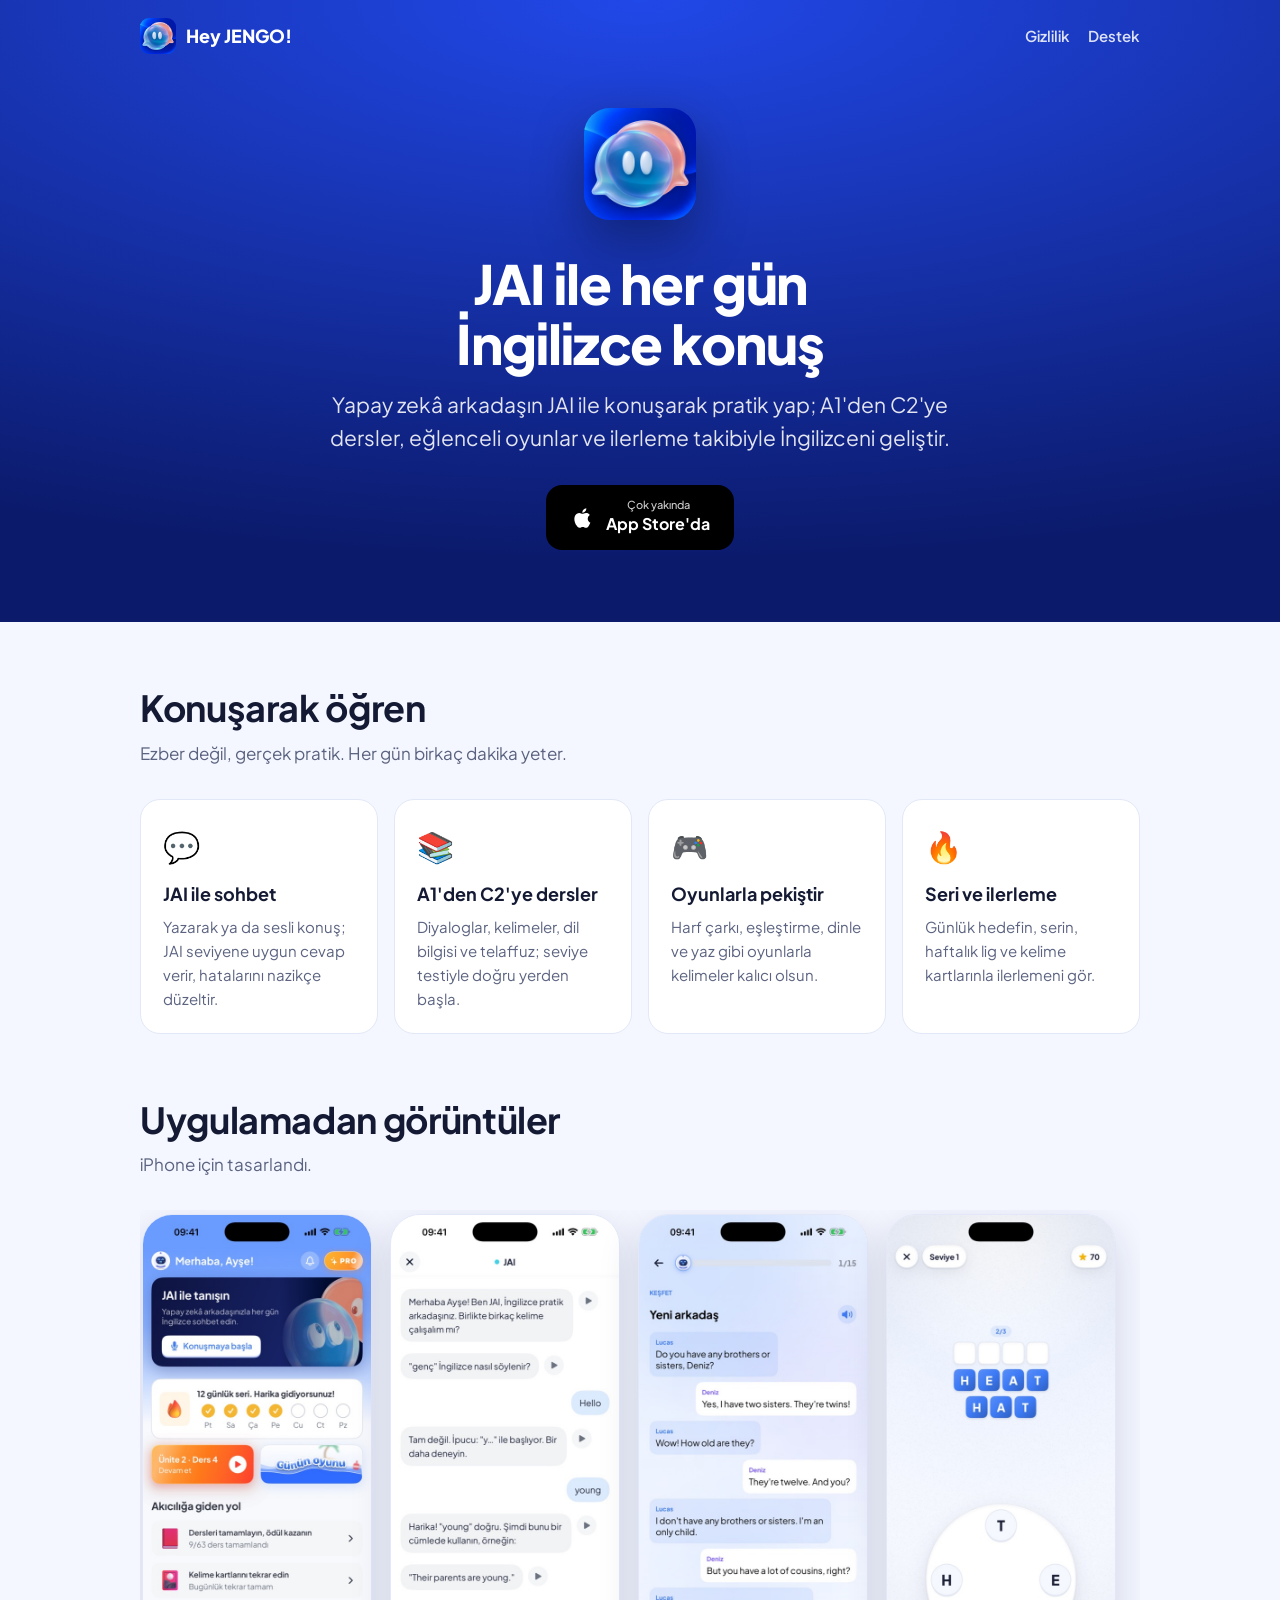
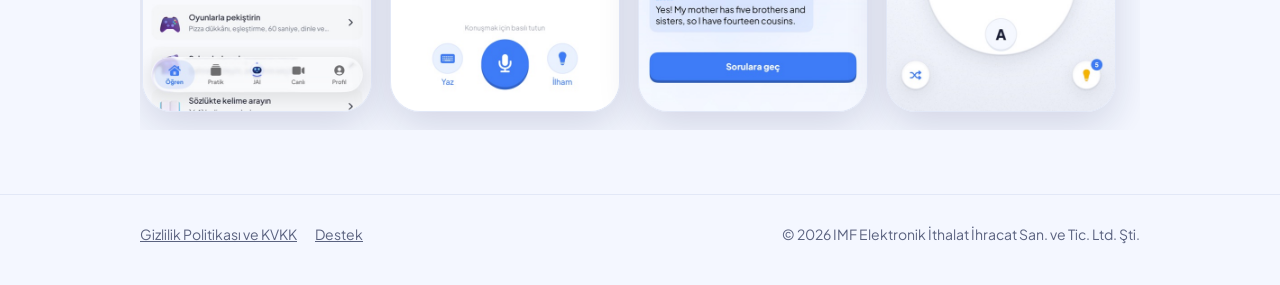
==== index.html @ 2cac0628 "Hey JENGO! site: landing, privacy policy (KVKK), support" ====
<!doctype html>
<html lang="tr">
<head>
  <meta charset="utf-8">
  <meta name="viewport" content="width=device-width, initial-scale=1">
  <title>Hey JENGO! · JAI ile İngilizce konuş</title>
  <meta name="description" content="Hey JENGO! ile yapay zekâ arkadaşın JAI'yle her gün İngilizce konuş; A1'den C2'ye dersler, oyunlar ve ilerleme takibi.">
  <link rel="icon" href="/assets/favicon.png">
  <link rel="apple-touch-icon" href="/assets/apple-touch-icon.png">
  <link rel="stylesheet" href="/assets/site.css">
</head>
<body>
  <header class="hero">
    <div class="wrap">
      <div class="top">
        <a class="brand" href="/"><img src="/assets/icon-512.png" alt="">Hey JENGO!</a>
        <nav><a href="/gizlilik/">Gizlilik</a><a href="/destek/">Destek</a></nav>
      </div>
      <div class="hero-body">
        <img class="icon" src="/assets/icon-512.png" alt="Hey JENGO! uygulama simgesi">
        <h1>JAI ile her gün<br>İngilizce konuş</h1>
        <p class="lead">Yapay zekâ arkadaşın JAI ile konuşarak pratik yap; A1'den C2'ye dersler, eğlenceli oyunlar ve ilerleme takibiyle İngilizceni geliştir.</p>
        <a class="badge" href="#" aria-label="Yakında App Store'da">
          <svg viewBox="0 0 24 24" aria-hidden="true"><path d="M16.37 12.6c-.02-2.3 1.88-3.4 1.96-3.46-1.07-1.56-2.73-1.78-3.32-1.8-1.41-.14-2.76.83-3.47.83-.72 0-1.82-.81-3-.79-1.54.02-2.96.9-3.75 2.27-1.6 2.78-.41 6.89 1.15 9.14.76 1.1 1.67 2.34 2.86 2.3 1.15-.05 1.58-.74 2.97-.74s1.78.74 2.99.72c1.24-.02 2.02-1.12 2.77-2.23.87-1.28 1.23-2.52 1.25-2.58-.03-.01-2.39-.92-2.41-3.66zM14.1 5.86c.63-.77 1.06-1.83.94-2.89-.91.04-2.02.61-2.67 1.37-.58.67-1.09 1.76-.96 2.8 1.02.08 2.06-.52 2.69-1.28z"/></svg>
          <span><small>Çok yakında</small>App Store'da</span>
        </a>
      </div>
    </div>
  </header>

  <main>
    <section>
      <div class="wrap">
        <h2>Konuşarak öğren</h2>
        <p class="sub">Ezber değil, gerçek pratik. Her gün birkaç dakika yeter.</p>
        <div class="features">
          <div class="feature"><div class="emoji">💬</div><h3>JAI ile sohbet</h3><p>Yazarak ya da sesli konuş; JAI seviyene uygun cevap verir, hatalarını nazikçe düzeltir.</p></div>
          <div class="feature"><div class="emoji">📚</div><h3>A1'den C2'ye dersler</h3><p>Diyaloglar, kelimeler, dil bilgisi ve telaffuz; seviye testiyle doğru yerden başla.</p></div>
          <div class="feature"><div class="emoji">🎮</div><h3>Oyunlarla pekiştir</h3><p>Harf çarkı, eşleştirme, dinle ve yaz gibi oyunlarla kelimeler kalıcı olsun.</p></div>
          <div class="feature"><div class="emoji">🔥</div><h3>Seri ve ilerleme</h3><p>Günlük hedefin, serin, haftalık lig ve kelime kartlarınla ilerlemeni gör.</p></div>
        </div>
      </div>
    </section>

    <section style="padding-top:0">
      <div class="wrap">
        <h2>Uygulamadan görüntüler</h2>
        <p class="sub">iPhone için tasarlandı.</p>
        <div class="shots">
          <img src="/assets/01-ana-sayfa.jpg" alt="Ana sayfa: günlük seri ve dersler" loading="lazy">
          <img src="/assets/02-jai-sohbet.jpg" alt="JAI ile İngilizce sohbet" loading="lazy">
          <img src="/assets/03-ders-diyalog.jpg" alt="Ders diyaloğu" loading="lazy">
          <img src="/assets/05-oyun-harf-carki.jpg" alt="Harf çarkı kelime oyunu" loading="lazy">
        </div>
      </div>
    </section>
  </main>

  <footer>
    <div class="wrap">
      <div><a href="/gizlilik/">Gizlilik Politikası ve KVKK</a><a href="/destek/">Destek</a></div>
      <div>© 2026 IMF Elektronik İthalat İhracat San. ve Tic. Ltd. Şti.</div>
    </div>
  </footer>
</body>
</html>
---- assets/site.css ----
@font-face {
  font-family: "Plus Jakarta Sans";
  src: url("PlusJakartaSans.ttf") format("truetype");
  font-weight: 200 800;
  font-display: swap;
}

:root {
  --accent: #3d7bf5;
  --accent-deep: #1e3fd8;
  --orange: #f39a55;
  --ink: #141a33;
  --muted: #5b6380;
  --surface: #f4f7ff;
  --card: #ffffff;
  --line: #e2e8f7;
  --hero-from: #2148e8;
  --hero-to: #0b1a6b;
}

@media (prefers-color-scheme: dark) {
  :root {
    --ink: #eef1ff;
    --muted: #a6aec9;
    --surface: #0b1022;
    --card: #141b33;
    --line: #232c4d;
  }
}

* { box-sizing: border-box; }

html { -webkit-text-size-adjust: 100%; }

body {
  margin: 0;
  font-family: "Plus Jakarta Sans", -apple-system, BlinkMacSystemFont, "Segoe UI", sans-serif;
  color: var(--ink);
  background: var(--surface);
  line-height: 1.6;
}

a { color: var(--accent); }

.wrap { max-width: 1040px; margin: 0 auto; padding: 0 20px; }

/* Üst çubuk */
.top {
  display: flex; align-items: center; justify-content: space-between;
  padding: 18px 0;
}
.brand { display: flex; align-items: center; gap: 10px; text-decoration: none; color: inherit; font-weight: 800; font-size: 18px; }
.brand img { width: 36px; height: 36px; border-radius: 9px; }
.top nav a { margin-left: 18px; text-decoration: none; font-weight: 600; font-size: 15px; color: inherit; opacity: .85; }

/* Tanıtım bandı */
.hero {
  color: #fff;
  background: radial-gradient(120% 90% at 50% 0%, var(--hero-from), var(--hero-to));
  padding-bottom: 72px;
}
.hero .top nav a { color: #fff; }
.hero-body { text-align: center; padding-top: 36px; }
.hero-body .icon { width: 112px; height: 112px; border-radius: 26px; box-shadow: 0 18px 50px rgba(0, 0, 0, .35); }
.hero h1 { font-size: clamp(32px, 6vw, 54px); line-height: 1.12; margin: 26px 0 14px; font-weight: 800; letter-spacing: -.02em; }
.hero p.lead { font-size: clamp(17px, 2.4vw, 21px); opacity: .88; max-width: 620px; margin: 0 auto; }
.badge {
  display: inline-flex; align-items: center; gap: 10px; margin-top: 30px;
  padding: 14px 24px; border-radius: 16px; background: #000; color: #fff;
  font-weight: 700; text-decoration: none; font-size: 16px;
}
.badge small { display: block; font-weight: 500; font-size: 11px; opacity: .8; line-height: 1.1; }
.badge svg { width: 26px; height: 26px; fill: #fff; }

/* Özellikler */
section { padding: 64px 0; }
h2 { font-size: clamp(26px, 4vw, 36px); line-height: 1.2; margin: 0 0 10px; letter-spacing: -.01em; }
.sub { color: var(--muted); margin: 0 0 32px; font-size: 17px; }
.features { display: grid; grid-template-columns: repeat(auto-fit, minmax(220px, 1fr)); gap: 16px; }
.feature { background: var(--card); border: 1px solid var(--line); border-radius: 20px; padding: 22px; }
.feature .emoji { font-size: 30px; }
.feature h3 { margin: 10px 0 6px; font-size: 18px; }
.feature p { margin: 0; color: var(--muted); font-size: 15px; }

.shots { display: flex; gap: 18px; overflow-x: auto; padding: 4px 2px 18px; scroll-snap-type: x mandatory; }
.shots img {
  width: 230px; flex: none; border-radius: 30px; scroll-snap-align: start;
  border: 1px solid var(--line); box-shadow: 0 14px 40px rgba(20, 30, 80, .15);
}

/* Metin sayfaları */
.doc { max-width: 760px; margin: 0 auto; padding: 8px 20px 64px; }
.doc h1 { font-size: clamp(28px, 5vw, 40px); line-height: 1.2; margin: 24px 0 6px; letter-spacing: -.01em; }
.doc .meta { color: var(--muted); margin: 0 0 28px; }
.doc h2 { font-size: 22px; margin: 36px 0 10px; }
.doc table { width: 100%; border-collapse: collapse; margin: 12px 0 18px; font-size: 15px; display: block; overflow-x: auto; }
.doc th, .doc td { text-align: left; vertical-align: top; padding: 10px 12px; border-bottom: 1px solid var(--line); }
.doc th { font-weight: 700; background: var(--card); }
.doc li { margin: 6px 0; }
.card { background: var(--card); border: 1px solid var(--line); border-radius: 20px; padding: 20px 22px; margin: 16px 0; }
.card h3 { margin: 0 0 6px; font-size: 18px; }
.card p { margin: 0; color: var(--muted); }

footer { border-top: 1px solid var(--line); padding: 28px 0 40px; color: var(--muted); font-size: 14px; }
footer .wrap { display: flex; flex-wrap: wrap; gap: 10px 24px; justify-content: space-between; }
footer a { color: inherit; margin-right: 18px; }

@media (max-width: 560px) {
  .top nav a { margin-left: 12px; font-size: 14px; }
  .shots img { width: 200px; }
}
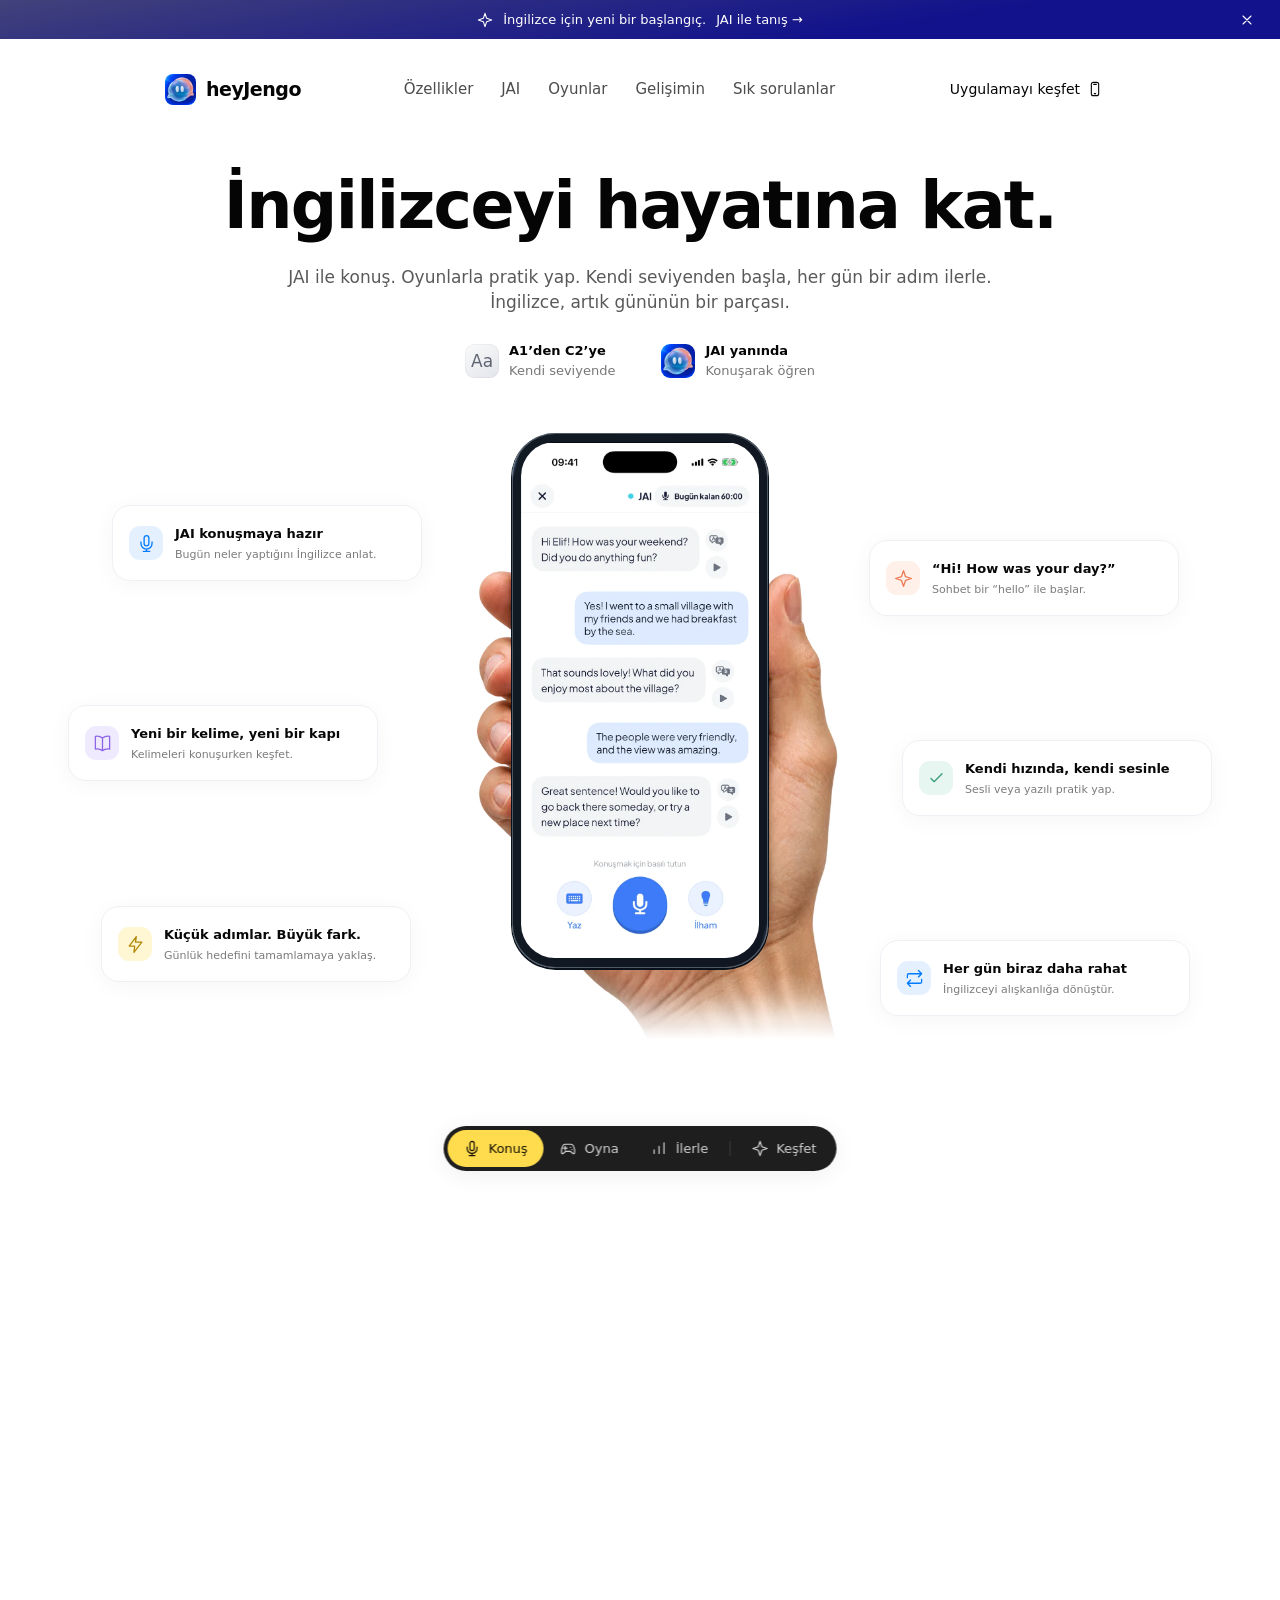
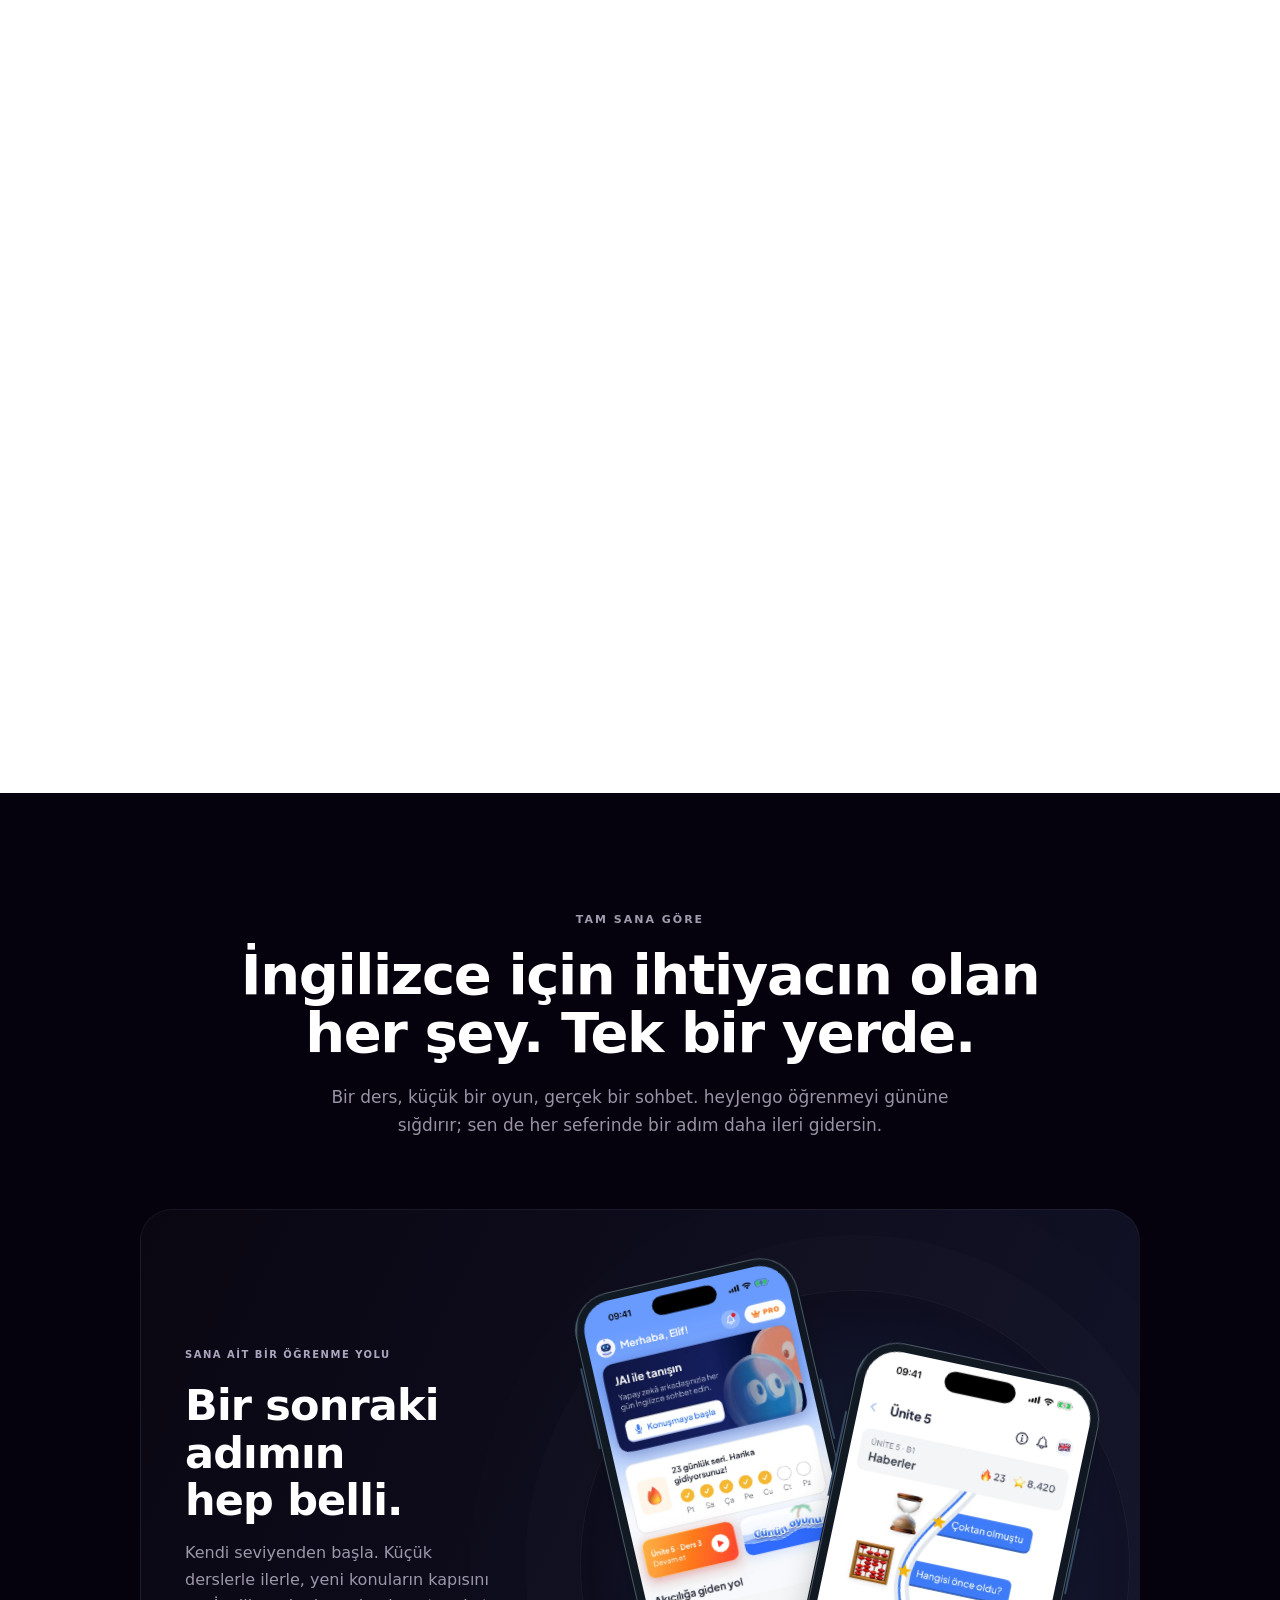
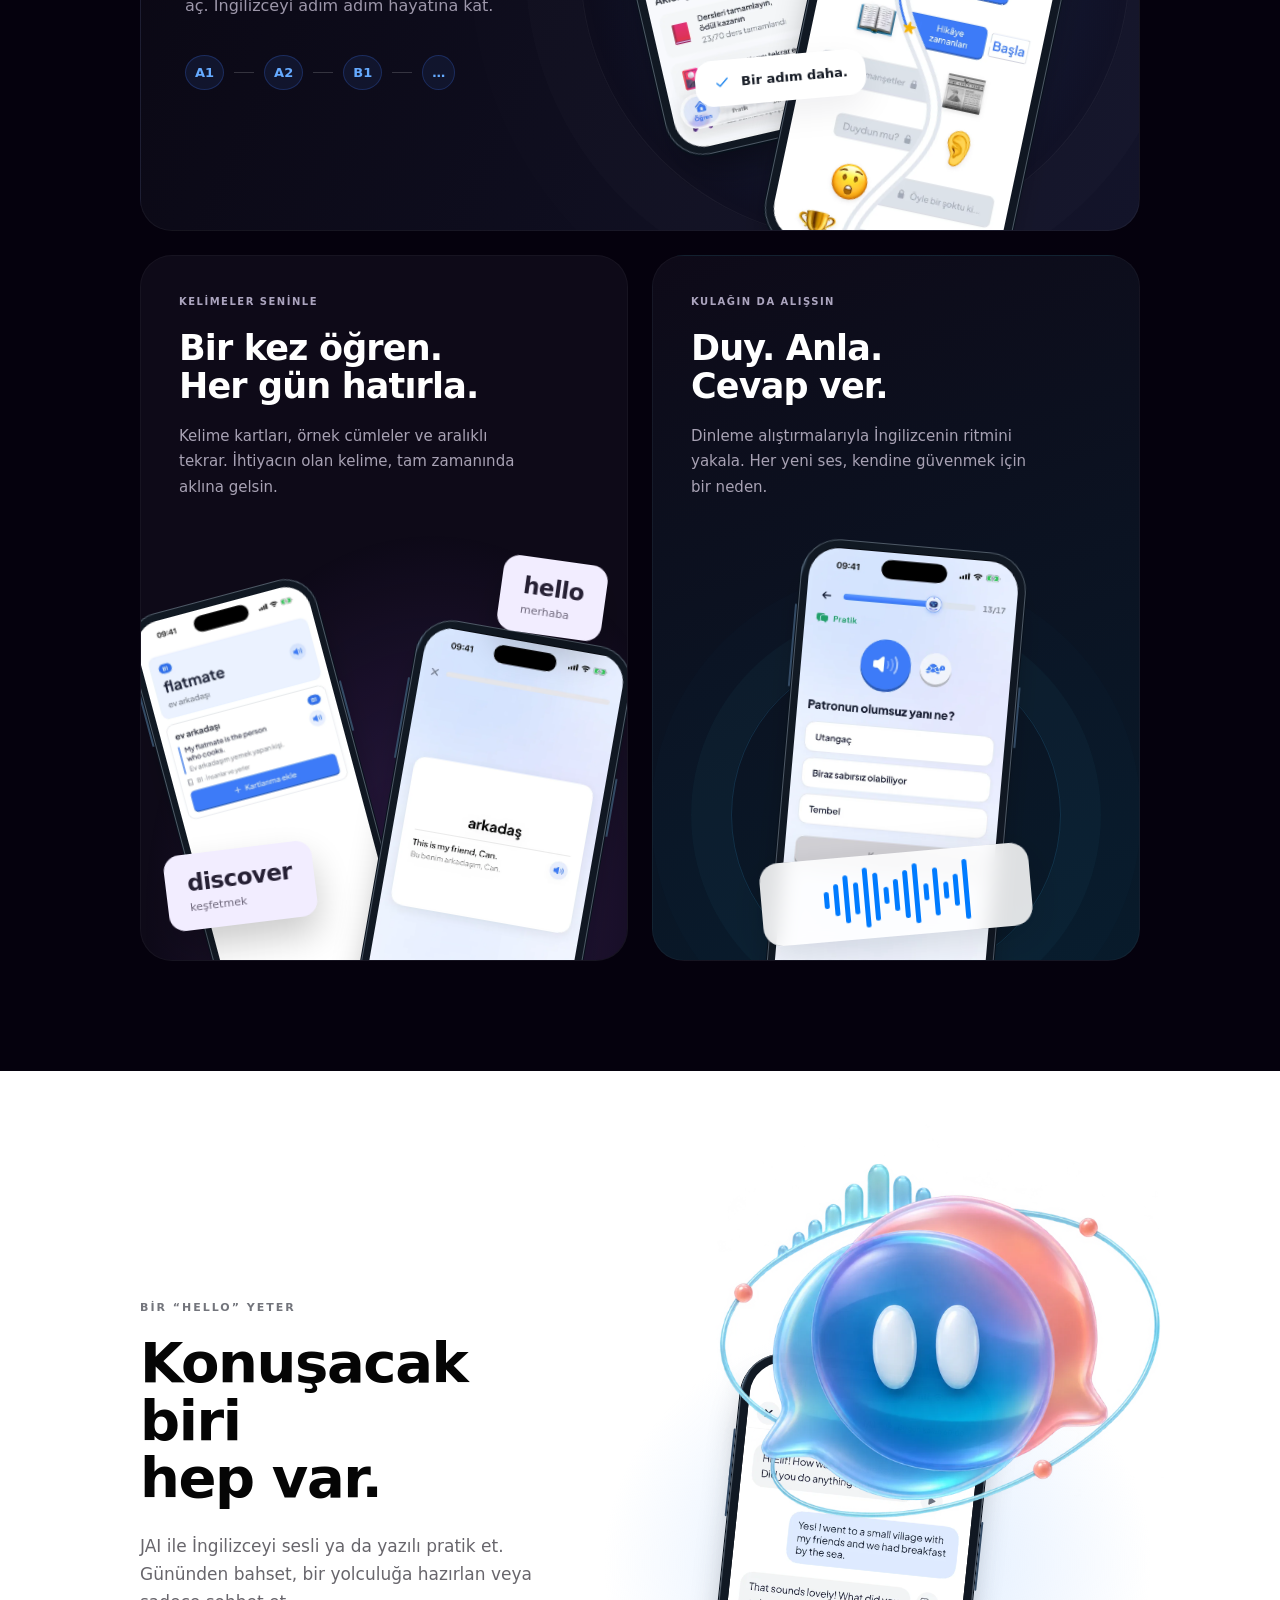
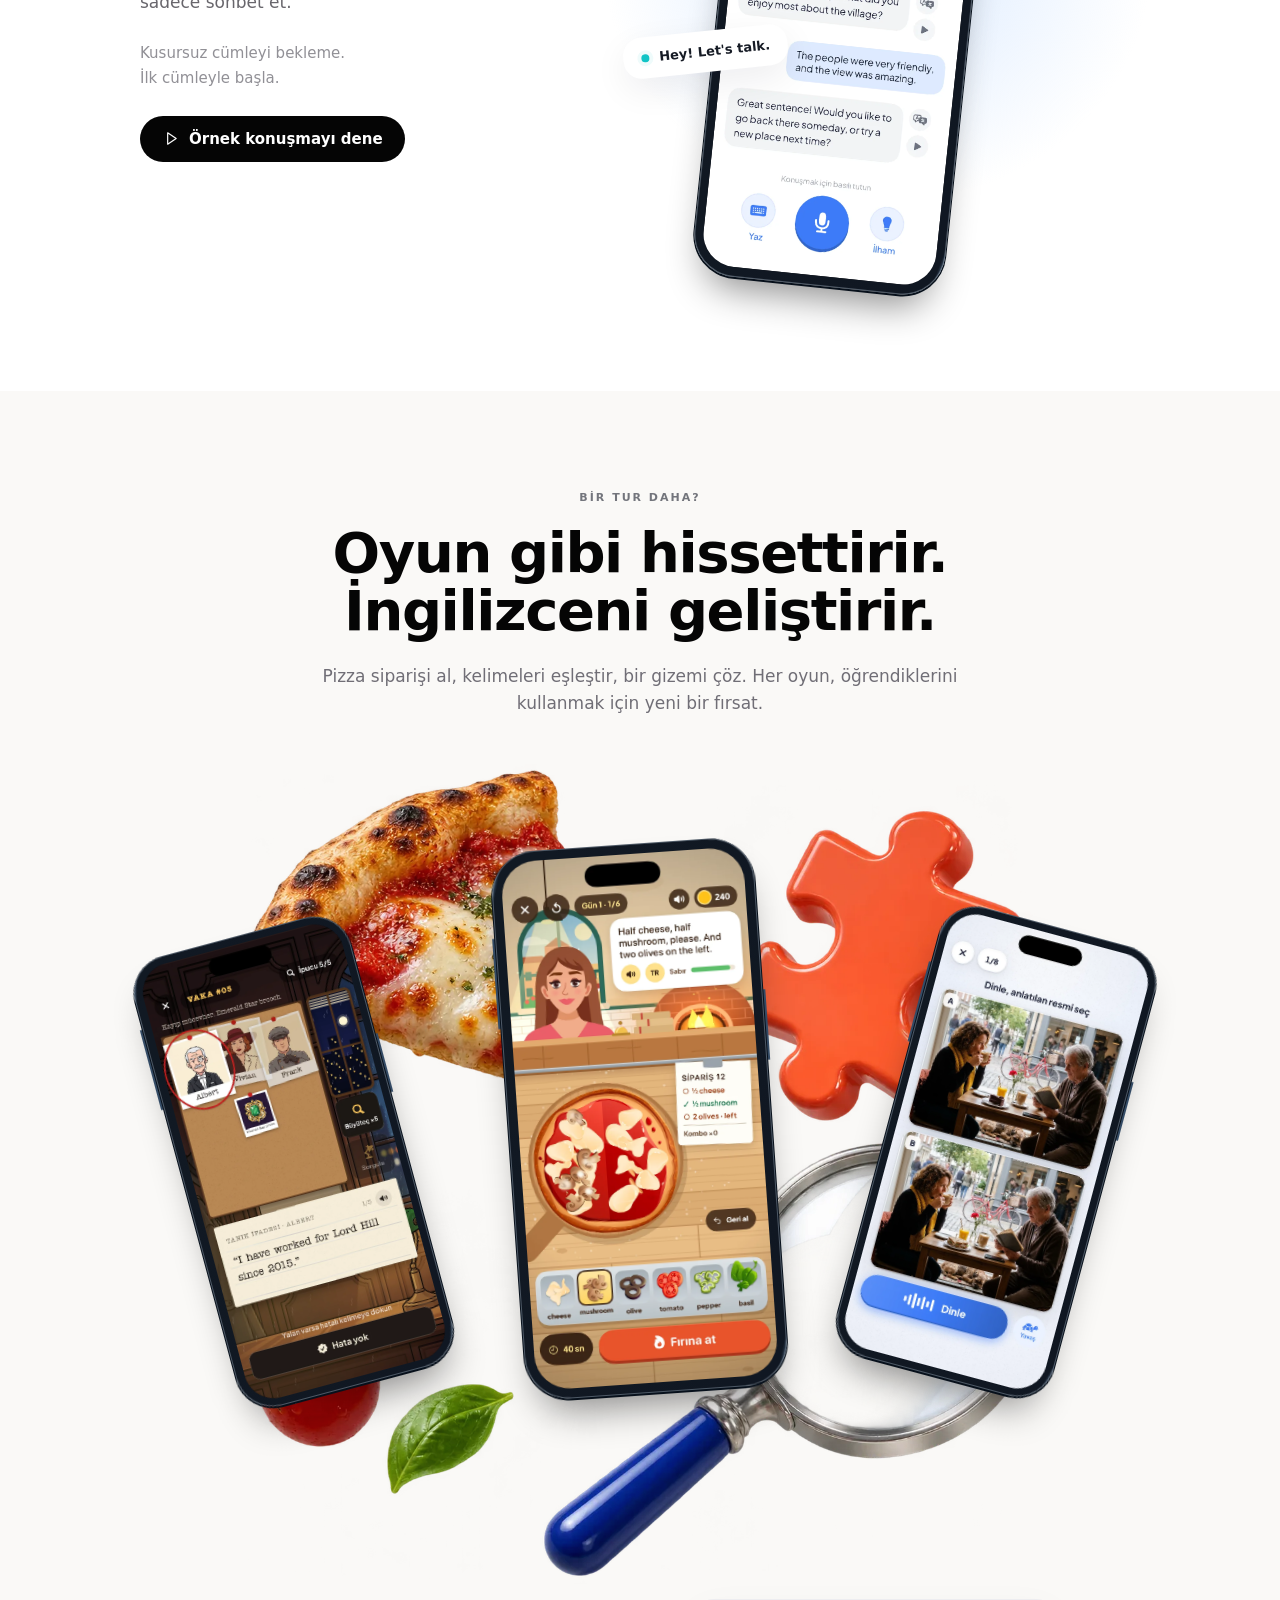
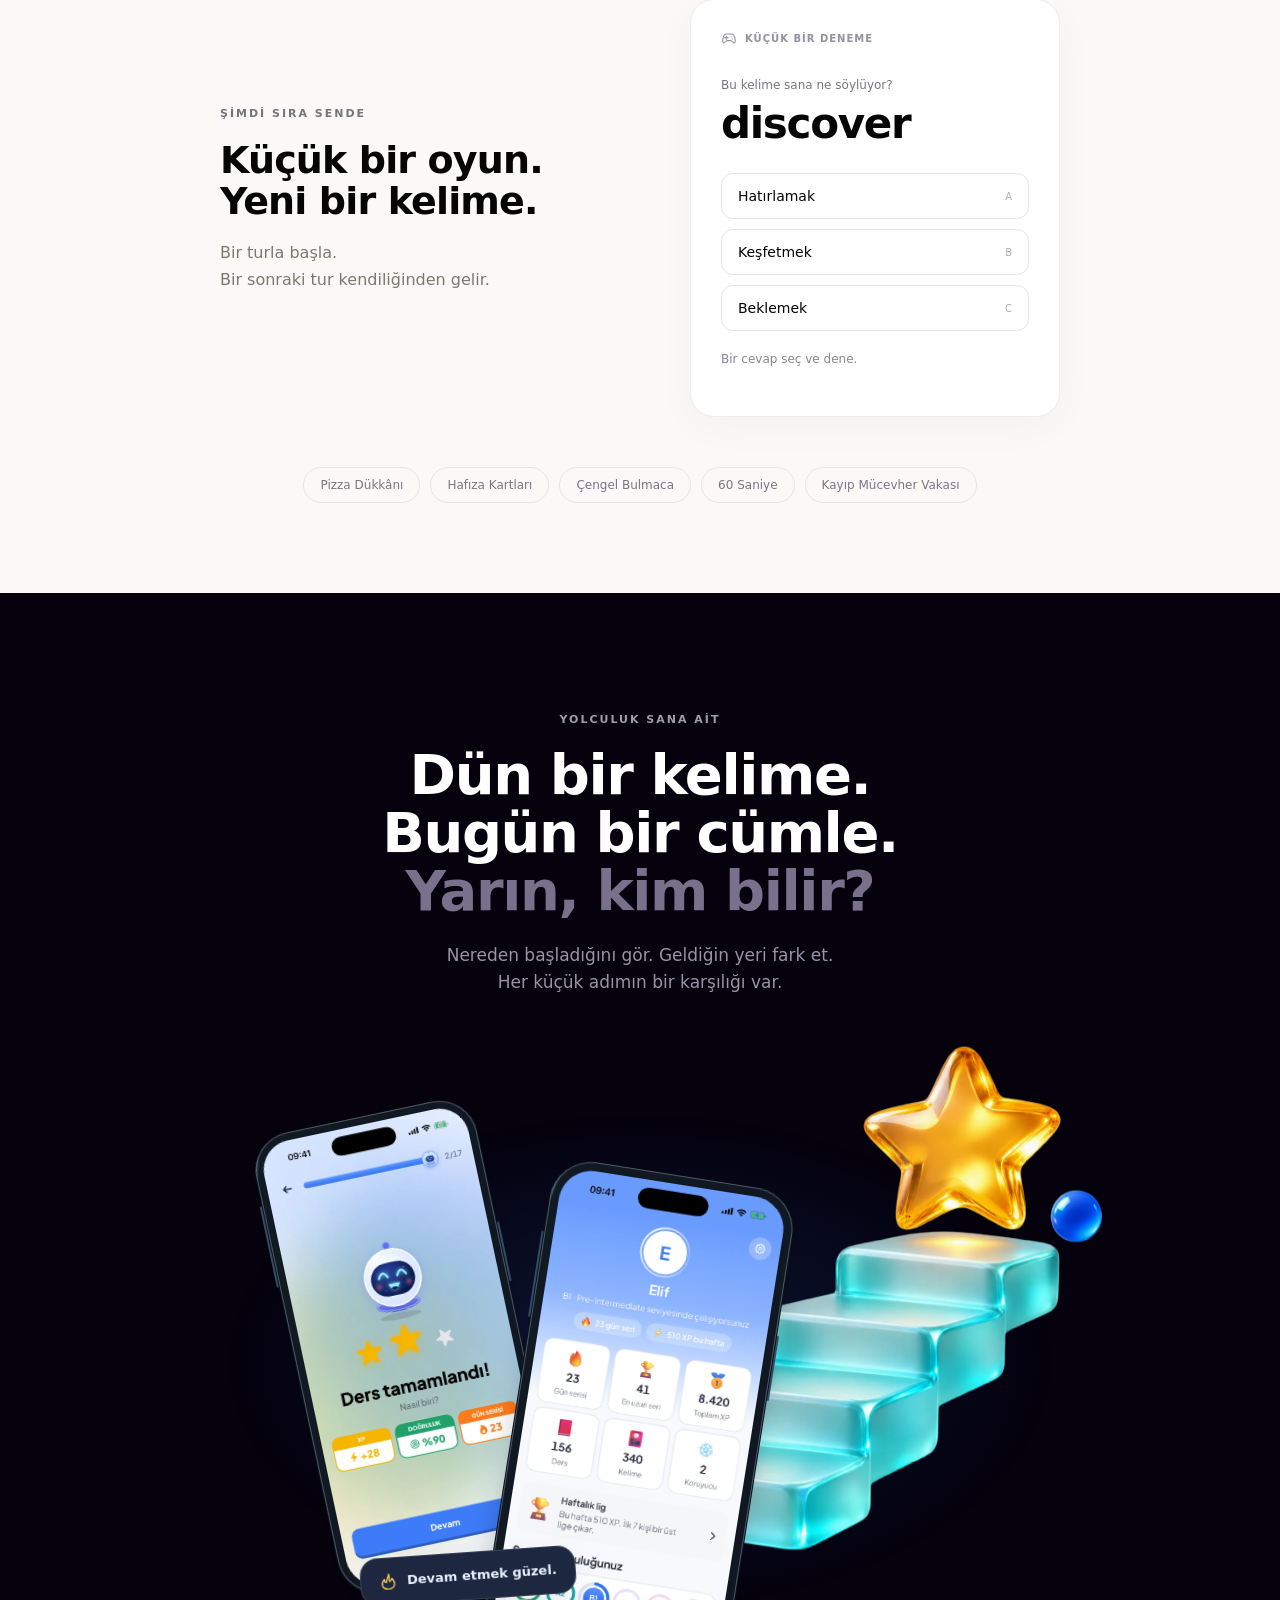
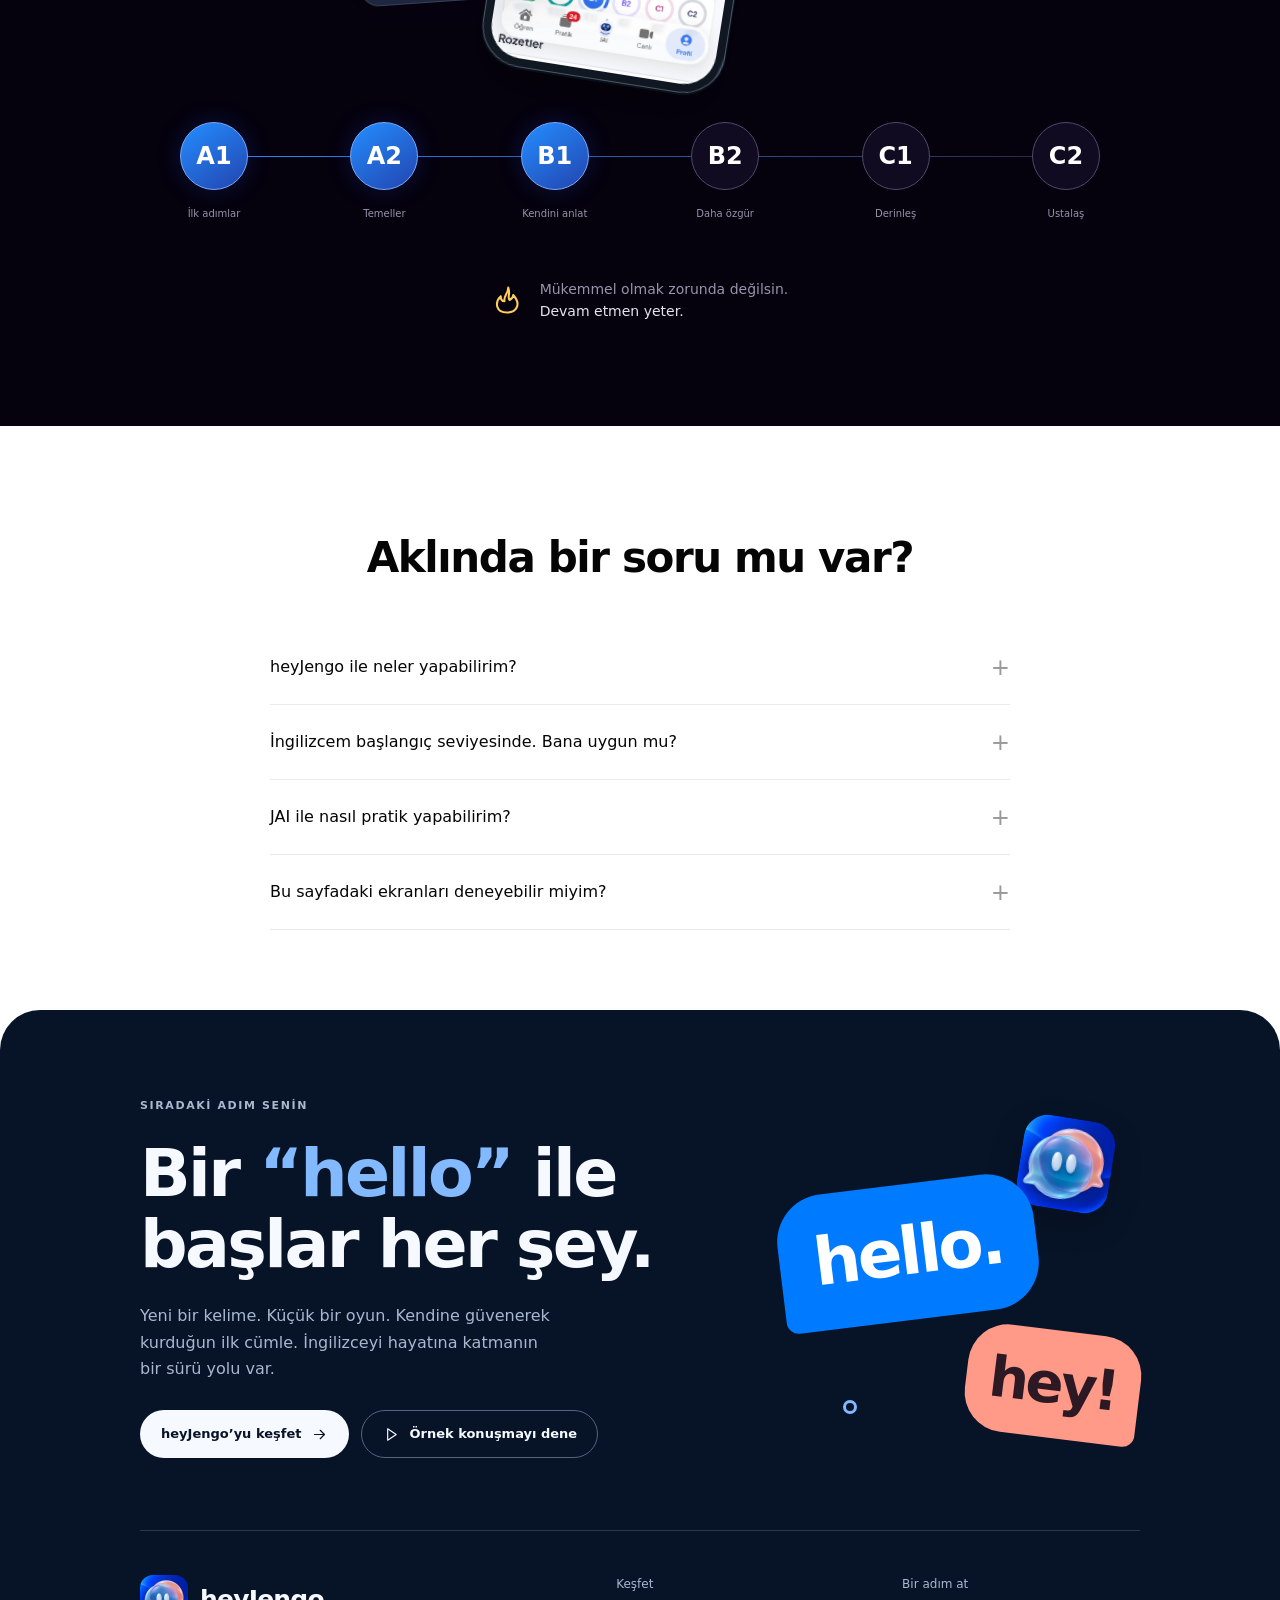
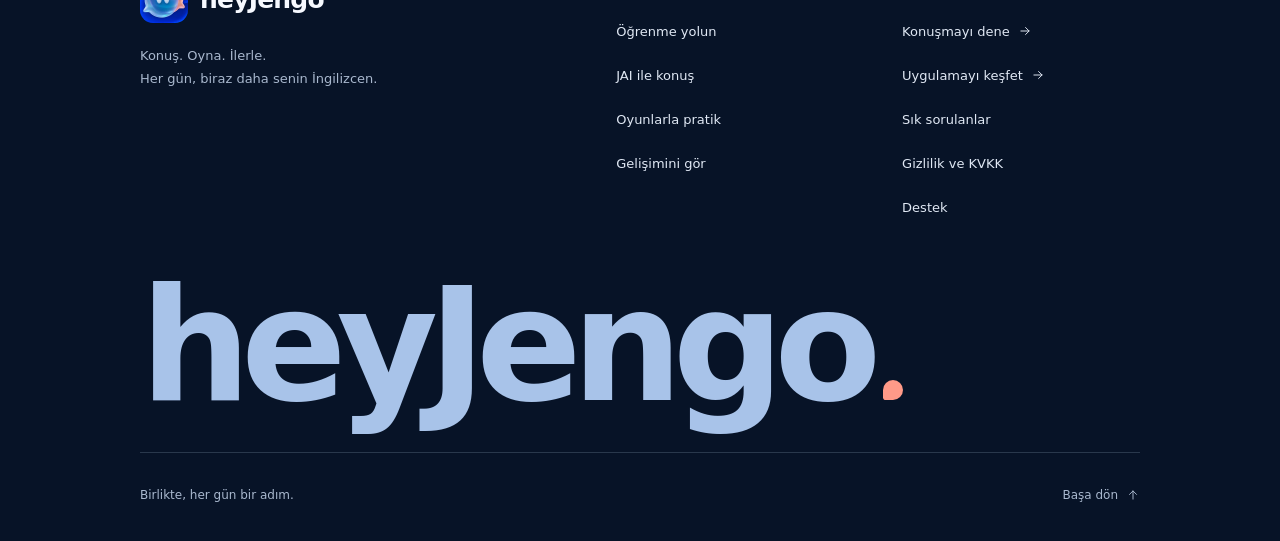
==== commit f628a0ee: "Landing page: heyJengo Revizyon 04 with optimized WebP images; footer links to privacy and support" ====
--- a/index.html
+++ b/index.html
@@ -1,66 +1,84 @@
 <!doctype html>
-<html lang="tr">
-<head>
-  <meta charset="utf-8">
-  <meta name="viewport" content="width=device-width, initial-scale=1">
-  <title>Hey JENGO! · JAI ile İngilizce konuş</title>
-  <meta name="description" content="Hey JENGO! ile yapay zekâ arkadaşın JAI'yle her gün İngilizce konuş; A1'den C2'ye dersler, oyunlar ve ilerleme takibi.">
-  <link rel="icon" href="/assets/favicon.png">
-  <link rel="apple-touch-icon" href="/assets/apple-touch-icon.png">
-  <link rel="stylesheet" href="/assets/site.css">
-</head>
+<html lang="tr"><head><meta charset="utf-8"><meta name="viewport" content="width=device-width,initial-scale=1"><meta name="theme-color" content="#ffffff"><meta name="robots" content="noindex,nofollow"><meta name="description" content="JAI ile konuş. Oyunlarla pratik yap. heyJengo ile İngilizceyi hayatına kat."><title>heyJengo — İngilizceyi hayatına kat.</title><link rel="icon" href="/assets/favicon.png"><link rel="apple-touch-icon" href="/assets/apple-touch-icon.png"><link rel="stylesheet" href="styles.css?v=4"><link rel="stylesheet" href="footer-v4.css?v=4"><link rel="stylesheet" href="motion-v4.css?v=4"><script src="script.js?v=4" defer></script><script src="motion-v4.js?v=4" defer></script></head>
 <body>
-  <header class="hero">
-    <div class="wrap">
-      <div class="top">
-        <a class="brand" href="/"><img src="/assets/icon-512.png" alt="">Hey JENGO!</a>
-        <nav><a href="/gizlilik/">Gizlilik</a><a href="/destek/">Destek</a></nav>
-      </div>
-      <div class="hero-body">
-        <img class="icon" src="/assets/icon-512.png" alt="Hey JENGO! uygulama simgesi">
-        <h1>JAI ile her gün<br>İngilizce konuş</h1>
-        <p class="lead">Yapay zekâ arkadaşın JAI ile konuşarak pratik yap; A1'den C2'ye dersler, eğlenceli oyunlar ve ilerleme takibiyle İngilizceni geliştir.</p>
-        <a class="badge" href="#" aria-label="Yakında App Store'da">
-          <svg viewBox="0 0 24 24" aria-hidden="true"><path d="M16.37 12.6c-.02-2.3 1.88-3.4 1.96-3.46-1.07-1.56-2.73-1.78-3.32-1.8-1.41-.14-2.76.83-3.47.83-.72 0-1.82-.81-3-.79-1.54.02-2.96.9-3.75 2.27-1.6 2.78-.41 6.89 1.15 9.14.76 1.1 1.67 2.34 2.86 2.3 1.15-.05 1.58-.74 2.97-.74s1.78.74 2.99.72c1.24-.02 2.02-1.12 2.77-2.23.87-1.28 1.23-2.52 1.25-2.58-.03-.01-2.39-.92-2.41-3.66zM14.1 5.86c.63-.77 1.06-1.83.94-2.89-.91.04-2.02.61-2.67 1.37-.58.67-1.09 1.76-.96 2.8 1.02.08 2.06-.52 2.69-1.28z"/></svg>
-          <span><small>Çok yakında</small>App Store'da</span>
-        </a>
+<svg class="icon-library" xmlns="http://www.w3.org/2000/svg" aria-hidden="true"><defs>
+<symbol id="arrow" viewBox="0 0 24 24"><path d="M5 12h14m-6-6 6 6-6 6"/></symbol><symbol id="phone" viewBox="0 0 24 24"><rect x="6.5" y="2" width="11" height="20" rx="3"/><path d="M10 5h4m-3 14h2"/></symbol><symbol id="mic" viewBox="0 0 24 24"><rect x="9" y="2" width="6" height="13" rx="3"/><path d="M5 10v2a7 7 0 0 0 14 0v-2M12 19v3m-4 0h8"/></symbol><symbol id="game" viewBox="0 0 24 24"><path d="M8 6h8c3 0 4 2 5 7s0 7-2 6l-4-3H9l-4 3c-2 1-3-1-2-6s2-7 5-7Z"/><path d="M8 9v5m-2.5-2.5h5m5-1h.01m2 3h.01"/></symbol><symbol id="chart" viewBox="0 0 24 24"><path d="M5 19v-5m7 5V9m7 10V4"/></symbol><symbol id="book" viewBox="0 0 24 24"><path d="M12 5C8 2 3 3 3 3v16s5-1 9 2c4-3 9-2 9-2V3s-5-1-9 2Zm0 0v16"/></symbol><symbol id="check" viewBox="0 0 24 24"><path d="m5 12 4 4L19 6"/></symbol><symbol id="spark" viewBox="0 0 24 24"><path d="m12 2 2.5 7.5L22 12l-7.5 2.5L12 22l-2.5-7.5L2 12l7.5-2.5Z"/></symbol><symbol id="bolt" viewBox="0 0 24 24"><path d="M13 2 4 14h7l-1 8 10-13h-8Z"/></symbol><symbol id="flame" viewBox="0 0 24 24"><path d="M13 2c2 6-1 7 1 10 2-1 3-3 3-4 7 8 2 14-5 14C3 22 2 14 7 9c0 4 2 4 3 4-1-4 3-6 3-11Z"/></symbol><symbol id="close" viewBox="0 0 24 24"><path d="m6 6 12 12M6 18 18 6"/></symbol><symbol id="menu" viewBox="0 0 24 24"><path d="M4 8h16M4 16h16"/></symbol><symbol id="play" viewBox="0 0 24 24"><path d="m8 4 12 8-12 8Z"/></symbol><symbol id="repeat" viewBox="0 0 24 24"><path d="m17 2 4 4-4 4M3 11V8a2 2 0 0 1 2-2h16M7 22l-4-4 4-4m14-1v3a2 2 0 0 1-2 2H3"/></symbol>
+</defs></svg>
+<a class="skip" href="#ozellikler">İçeriğe geç</a>
+<div class="announcement"><a href="#jai"><svg class="icon"><use href="#spark"/></svg><span>İngilizce için yeni bir başlangıç.</span><b>JAI ile tanış <span aria-hidden="true">→</span></b></a><button class="announcement-close icon-button" aria-label="Duyuruyu kapat"><svg class="icon"><use href="#close"/></svg></button></div>
+<div class="nav-sentinel" aria-hidden="true"></div>
+<header class="site-header"><a class="brand" href="#top" aria-label="heyJengo ana sayfa"><img src="assets/app-icon.webp" width="31" height="31" alt=""><span>heyJengo</span></a><nav class="desktop-nav" aria-label="Ana menü"><a href="#ozellikler">Özellikler</a><a href="#jai">JAI</a><a href="#oyunlar">Oyunlar</a><a href="#gelisim">Gelişimin</a><a href="#sorular">Sık sorulanlar</a></nav><button class="nav-cta" data-open="app">Uygulamayı keşfet <svg class="icon"><use href="#phone"/></svg></button><button class="menu-toggle icon-button" aria-label="Menüyü aç" aria-expanded="false" aria-controls="mobile-nav"><svg class="icon"><use href="#menu"/></svg></button><nav id="mobile-nav" class="mobile-nav" aria-label="Mobil menü" hidden><a href="#ozellikler">Özellikler</a><a href="#jai">JAI ile konuş</a><a href="#oyunlar">Oyunlar</a><a href="#gelisim">Gelişimin</a><a href="#sorular">Sık sorulanlar</a></nav></header>
+<main id="top">
+<section class="hero-copy"><h1>İngilizceyi hayatına kat.</h1><p>JAI ile konuş. Oyunlarla pratik yap. Kendi seviyenden başla, her gün bir adım ilerle. İngilizce, artık gününün bir parçası.</p><div class="hero-badges"><div><span class="badge-icon levels-icon">Aa</span><span><b>A1’den C2’ye</b><small>Kendi seviyende</small></span></div><div><img src="assets/app-icon.webp" width="34" height="34" alt=""><span><b>JAI yanında</b><small>Konuşarak öğren</small></span></div></div></section>
+<section class="scrolly" aria-label="heyJengo ile konuş, oyna ve ilerle"><div class="phase-zone" data-zone="0" aria-hidden="true"></div><div class="phase-zone" data-zone="1" aria-hidden="true"></div><div class="phase-zone" data-zone="2" aria-hidden="true"></div><div class="hero-stage" data-phase="0"><div class="stage-dark"></div><div class="stage-glow"></div><div class="scene-inner"><div class="notification n1"><span class="notification-icon blue"><svg class="icon"><use href="#mic"/></svg></span><span><strong data-note-title="0">JAI konuşmaya hazır</strong><small data-note-detail="0">Bugün neler yaptığını İngilizce anlat.</small></span></div><div class="notification n2"><span class="notification-icon coral"><svg class="icon"><use href="#spark"/></svg></span><span><strong data-note-title="1">“Hi! How was your day?”</strong><small data-note-detail="1">Sohbet bir “hello” ile başlar.</small></span></div><div class="notification n3"><span class="notification-icon violet"><svg class="icon"><use href="#book"/></svg></span><span><strong data-note-title="2">Yeni bir kelime, yeni bir kapı</strong><small data-note-detail="2">Kelimeleri konuşurken keşfet.</small></span></div><div class="notification n4"><span class="notification-icon mint"><svg class="icon"><use href="#check"/></svg></span><span><strong data-note-title="3">Kendi hızında, kendi sesinle</strong><small data-note-detail="3">Sesli veya yazılı pratik yap.</small></span></div><div class="notification n5"><span class="notification-icon yellow"><svg class="icon"><use href="#bolt"/></svg></span><span><strong data-note-title="4">Küçük adımlar. Büyük fark.</strong><small data-note-detail="4">Günlük hedefini tamamlamaya yaklaş.</small></span></div><div class="notification n6"><span class="notification-icon blue"><svg class="icon"><use href="#repeat"/></svg></span><span><strong data-note-title="5">Her gün biraz daha rahat</strong><small data-note-detail="5">İngilizceyi alışkanlığa dönüştür.</small></span></div>
+<div class="hand-stack"><div class="hand-motion"><img class="hand-frame" src="assets-v3/hero-hand-17pro.webp" alt="" width="916" height="1717" fetchpriority="high"><div class="device hero-device" data-model="iPhone 17 Pro"><div class="device-display hand-screen"><img class="hand-img is-active" data-hand="0" src="assets-v2/screens/58-jai-chat.webp" alt="JAI ile gerçek uygulama sohbet ekranı" width="1206" height="2622" fetchpriority=high><img class="hand-img " data-hand="1" src="assets-v2/screens/37-game-pizza.webp" alt="Pizza Dükkânı gerçek oyun ekranı" width="1206" height="2622" ><img class="hand-img " data-hand="2" src="assets-v2/screens/63-profile.webp" alt="heyJengo gerçek profil ve ilerleme ekranı" width="1206" height="2622" ></div></div></div></div>
+<div class="scene-caption" aria-live="polite"><span class="caption-dot"></span><span id="scene-label">Konuşmaya başlamak bu kadar kolay.</span></div></div><div class="scene-tabs" role="group" aria-label="Telefon ekranını seç"><button data-scene="0" aria-pressed="true"><svg class="icon"><use href="#mic"/></svg>Konuş</button><button data-scene="1" aria-pressed="false"><svg class="icon"><use href="#game"/></svg>Oyna</button><button data-scene="2" aria-pressed="false"><svg class="icon"><use href="#chart"/></svg>İlerle</button><span></span><a href="#ozellikler"><svg class="icon"><use href="#spark"/></svg>Keşfet</a></div></div></section>
+<section id="ozellikler" class="features dark-section"><div class="container"><div class="section-heading reveal"><span class="eyebrow">TAM SANA GÖRE</span><h2>İngilizce için ihtiyacın olan<br class="desktop-break"> her şey. Tek bir yerde.</h2><p>Bir ders, küçük bir oyun, gerçek bir sohbet. heyJengo öğrenmeyi gününe sığdırır; sen de her seferinde bir adım daha ileri gidersin.</p></div>
+<article class="feature-wide reveal">
+<div class="feature-copy"><span class="small-label">SANA AİT BİR ÖĞRENME YOLU</span><h3>Bir sonraki adımın<br>hep belli.</h3><p>Kendi seviyenden başla. Küçük derslerle ilerle, yeni konuların kapısını aç. İngilizceyi adım adım hayatına kat.</p><div class="mini-levels"><span>A1</span><i></i><span>A2</span><i></i><span>B1</span><i></i><span>…</span></div></div>
+<div class="route-art"><div class="route-orbit" aria-hidden="true"></div><div data-model="iPhone 17 Pro" class="device route-back"><div class="device-display"><img src="assets-v2/screens/09-home-learn.webp" alt="heyJengo öğren ana ekranı" width="1206" height="2622" loading="lazy"></div></div><div data-model="iPhone 17 Pro" class="device route-front"><div class="device-display"><img src="assets-v2/screens/12-unit-page.webp" alt="İngilizce ünite ve ders yolu" width="1206" height="2622" loading="lazy"></div></div><span class="floating-label route-label"><svg class="icon"><use href="#check"/></svg>Bir adım daha.</span></div></article>
+<div class="feature-pair">
+<article class="feature-small vocab-feature reveal"><span class="small-label">KELİMELER SENİNLE</span><h3>Bir kez öğren.<br>Her gün hatırla.</h3><p>Kelime kartları, örnek cümleler ve aralıklı tekrar. İhtiyacın olan kelime, tam zamanında aklına gelsin.</p><div class="vocab-art"><div data-model="iPhone 17 Pro" class="device vocab-back"><div class="device-display"><img src="assets-v2/screens/60-dictionary-word.webp" alt="Sözlükte anlam, örnekler ve kullanım" width="1206" height="2622" loading="lazy"></div></div><div data-model="iPhone 17 Pro" class="device vocab-front"><div class="device-display"><img src="assets-v2/screens/34-flashcard-back.webp" alt="Kelime kartının açıklaması ve aralıklı tekrar" width="1206" height="2622" loading="lazy"></div></div><span class="word-float word-a">hello<span>merhaba</span></span><span class="word-float word-b">discover<span>keşfetmek</span></span></div></article>
+<article class="feature-small listening-feature reveal"><span class="small-label">KULAĞIN DA ALIŞSIN</span><h3>Duy. Anla.<br>Cevap ver.</h3><p>Dinleme alıştırmalarıyla İngilizcenin ritmini yakala. Her yeni ses, kendine güvenmek için bir neden.</p><div class="listening-art"><div class="sound-rings" aria-hidden="true"></div><div data-model="iPhone 17 Pro" class="device listen-phone"><div class="device-display"><img src="assets-v2/screens/24-exercise-listening.webp" alt="Gerçek dinleme alıştırması ekranı" width="1206" height="2622" loading="lazy"></div></div><div class="sound-bars" aria-hidden="true"><i></i><i></i><i></i><i></i><i></i><i></i><i></i><i></i><i></i><i></i><i></i><i></i><i></i><i></i><i></i></div></div></article>
+</div></div></section>
+<section id="jai" class="jai-section"><div class="container split-section"><div class="section-copy reveal"><span class="eyebrow">BİR “HELLO” YETER</span><h2>Konuşacak biri<br>hep var.</h2><p>JAI ile İngilizceyi sesli ya da yazılı pratik et. Gününden bahset, bir yolculuğa hazırlan veya sadece sohbet et.</p><p class="subtle">Kusursuz cümleyi bekleme.<br>İlk cümleyle başla.</p><button class="pill-button" data-open="conversation"><svg class="icon"><use href="#play"/></svg>Örnek konuşmayı dene</button></div><div class="jai-art reveal"><div class="jai-halo" aria-hidden="true"></div><img class="creative jai-orbit" src="assets-v2/creative/jai-orbit.webp" alt="" width="1536" height="1536" loading="lazy"><div data-model="iPhone 17 Pro" class="device jai-phone"><div class="device-display"><img src="assets-v2/screens/58-jai-chat.webp" alt="JAI ile İngilizce konuşma ekranı" width="1206" height="2622" loading="lazy"></div></div><span class="floating-label jai-label"><span class="online-dot"></span>Hey! Let's talk.</span></div></div></section>
+<section id="oyunlar" class="games-section"><div class="container"><div class="section-heading reveal"><span class="eyebrow">BİR TUR DAHA?</span><h2>Oyun gibi hissettirir.<br>İngilizceni geliştirir.</h2><p>Pizza siparişi al, kelimeleri eşleştir, bir gizemi çöz. Her oyun, öğrendiklerini kullanmak için yeni bir fırsat.</p></div><div class="game-showcase reveal"><img class="creative games-world" src="assets-v2/creative/games-world.webp" alt="" width="1536" height="1536" loading="lazy"><div data-model="iPhone 17 Pro" class="device pizza-phone"><div class="device-display"><img src="assets-v2/screens/37-game-pizza.webp" alt="Pizza Dükkânı: İngilizce sipariş oyunu" width="1206" height="2622" loading="lazy"></div></div><div data-model="iPhone 17 Pro" class="device detective-phone"><div class="device-display"><img src="assets-v2/screens/46-game-detective-question.webp" alt="Kayıp Mücevher Vakası: dedektif oyunu" width="1206" height="2622" loading="lazy"></div></div><div data-model="iPhone 17 Pro" class="device picture-phone"><div class="device-display"><img src="assets-v2/screens/42-game-picture.webp" alt="Görsel kelime eşleştirme oyunu" width="1206" height="2622" loading="lazy"></div></div></div><div class="game-play-row"><div class="play-copy"><span class="eyebrow">ŞİMDİ SIRA SENDE</span><h3>Küçük bir oyun.<br>Yeni bir kelime.</h3><p>Bir turla başla.<br>Bir sonraki tur kendiliğinden gelir.</p></div><div class="quiz-card reveal"><span class="quiz-label"><svg class="icon"><use href="#game"/></svg> KÜÇÜK BİR DENEME</span><small>Bu kelime sana ne söylüyor?</small><h3>discover</h3><div class="quiz-answers"><button data-answer="wrong">Hatırlamak <span>A</span></button><button data-answer="correct">Keşfetmek <span>B</span></button><button data-answer="wrong">Beklemek <span>C</span></button></div><p class="quiz-feedback" aria-live="polite">Bir cevap seç ve dene.</p><button class="quiz-reset" hidden>Yeniden dene <svg class="icon"><use href="#repeat"/></svg></button></div></div><div class="game-tags reveal"><span>Pizza Dükkânı</span><span>Hafıza Kartları</span><span>Çengel Bulmaca</span><span>60 Saniye</span><span>Kayıp Mücevher Vakası</span></div></div></section>
+<section id="gelisim" class="progress-section dark-section"><div class="container"><div class="section-heading reveal"><span class="eyebrow">YOLCULUK SANA AİT</span><h2>Dün bir kelime.<br>Bugün bir cümle.<br><span>Yarın, kim bilir?</span></h2><p>Nereden başladığını gör. Geldiğin yeri fark et.<br>Her küçük adımın bir karşılığı var.</p></div><div class="progress-art reveal"><div class="progress-halo" aria-hidden="true"></div><img class="creative progress-rise" src="assets-v2/creative/progress-rise.webp" alt="" width="1536" height="1536" loading="lazy"><div data-model="iPhone 17 Pro" class="device summary-phone"><div class="device-display"><img src="assets-v2/screens/28-lesson-summary.webp" alt="Ders tamamlama ve kazanılan XP ekranı" width="1206" height="2622" loading="lazy"></div></div><div data-model="iPhone 17 Pro" class="device profile-phone"><div class="device-display"><img src="assets-v2/screens/63-profile.webp" alt="Profil, öğrenme istatistikleri ve başarılar" width="1206" height="2622" loading="lazy"></div></div><span class="floating-label progress-label"><svg class="icon"><use href="#flame"/></svg>Devam etmek güzel.</span></div><div class="level-journey reveal" aria-label="A1, A2, B1, B2, C1, C2 İngilizce seviyeleri"><div><b>A1</b><small>İlk adımlar</small></div><div><b>A2</b><small>Temeller</small></div><div><b>B1</b><small>Kendini anlat</small></div><div><b>B2</b><small>Daha özgür</small></div><div><b>C1</b><small>Derinleş</small></div><div><b>C2</b><small>Ustalaş</small></div></div><div class="progress-bottom reveal"><svg class="icon"><use href="#flame"/></svg><p>Mükemmel olmak zorunda değilsin.<br><b>Devam etmen yeter.</b></p></div></div></section>
+<section id="sorular" class="faq-section container"><div class="section-heading reveal"><h2>Aklında bir soru mu var?</h2></div><div class="faq-list"><details><summary>heyJengo ile neler yapabilirim?<span>+</span></summary><p>Seviyene uygun İngilizce derslerinde ilerleyebilir, JAI ile sesli veya yazılı pratik yapabilir, kelime kartlarını tekrar edebilir ve oyunlarla öğrendiklerini pekiştirebilirsin.</p></details><details><summary>İngilizcem başlangıç seviyesinde. Bana uygun mu?<span>+</span></summary><p>heyJengo’da A1’den C2’ye seviyeler bulunur. Seviye tespitiyle başlayabilir ve kendi seviyene uygun ders yolunda ilerleyebilirsin.</p></details><details><summary>JAI ile nasıl pratik yapabilirim?<span>+</span></summary><p>JAI ile sesli veya yazılı İngilizce sohbet edebilirsin. Gündelik hayat, seyahat ve iş hayatı gibi konular üzerinden pratik yapabilirsin.</p></details><details><summary>Bu sayfadaki ekranları deneyebilir miyim?<span>+</span></summary><p>Bu sayfa heyJengo için hazırlanan ilk web tasarım seçeneğidir. Örnek konuşma ve kelime oyunu burada denenebilir. Telefon mockuplarının içinde heyJengo uygulamasının gerçek ekran görüntüleri yer alır. Çevrelerindeki yaratıcı sahneler bu tasarım için üretilmiştir.</p></details></div></section>
+<section class="hj-v4-closing" aria-labelledby="hj-v4-closing-title">
+  <div class="hj-v4-wrap hj-v4-closing-grid">
+    <div class="hj-v4-closing-copy">
+      <p class="hj-v4-kicker">SIRADAKİ ADIM SENİN</p>
+      <h2 id="hj-v4-closing-title">Bir <span>“hello”</span> ile<br>başlar her şey.</h2>
+      <p class="hj-v4-intro">Yeni bir kelime. Küçük bir oyun. Kendine güvenerek kurduğun ilk cümle. İngilizceyi hayatına katmanın bir sürü yolu var.</p>
+      <div class="hj-v4-actions">
+        <button class="hj-v4-button hj-v4-button-primary" type="button" data-open="app">heyJengo’yu keşfet <svg class="icon" aria-hidden="true"><use href="#arrow"/></svg></button>
+        <button class="hj-v4-button hj-v4-button-secondary" type="button" data-open="conversation"><svg class="icon" aria-hidden="true"><use href="#play"/></svg>Örnek konuşmayı dene</button>
       </div>
     </div>
-  </header>
+    <div class="hj-v4-conversation" aria-hidden="true">
+      <img class="hj-v4-app-tile" src="assets/app-icon.webp" alt="" width="92" height="92" loading="lazy">
+      <span class="hj-v4-bubble hj-v4-hello">hello.</span>
+      <span class="hj-v4-bubble hj-v4-hey">hey!</span>
+      <span class="hj-v4-conversation-dot"></span>
+    </div>
+  </div>
+</section>
+</main>
+<footer class="hj-v4-footer">
+  <div class="hj-v4-wrap">
+    <div class="hj-v4-footer-grid">
+      <div class="hj-v4-brand-block">
+        <a class="hj-v4-brand" href="#top" aria-label="heyJengo, sayfanın başına dön"><img src="assets/app-icon.webp" alt="" width="48" height="48" loading="lazy"><span>heyJengo</span></a>
+        <p>Konuş. Oyna. İlerle.<br>Her gün, biraz daha senin İngilizcen.</p>
+      </div>
+      <nav class="hj-v4-nav" aria-labelledby="hj-v4-discover-title">
+        <h2 id="hj-v4-discover-title">Keşfet</h2>
+        <ul>
+          <li><a href="#ozellikler">Öğrenme yolun</a></li>
+          <li><a href="#jai">JAI ile konuş</a></li>
+          <li><a href="#oyunlar">Oyunlarla pratik</a></li>
+          <li><a href="#gelisim">Gelişimini gör</a></li>
+        </ul>
+      </nav>
+      <nav class="hj-v4-nav" aria-labelledby="hj-v4-start-title">
+        <h2 id="hj-v4-start-title">Bir adım at</h2>
+        <ul>
+          <li><button type="button" data-open="conversation">Konuşmayı dene <svg class="icon" aria-hidden="true"><use href="#arrow"/></svg></button></li>
+          <li><button type="button" data-open="app">Uygulamayı keşfet <svg class="icon" aria-hidden="true"><use href="#arrow"/></svg></button></li>
+          <li><a href="#sorular">Sık sorulanlar</a></li>
+          <li><a href="/gizlilik/">Gizlilik ve KVKK</a></li>
+          <li><a href="/destek/">Destek</a></li>
+        </ul>
+      </nav>
+    </div>
+    <div class="hj-v4-signature" aria-hidden="true"><span>heyJengo</span><span class="hj-v4-signature-dot"></span></div>
+    <div class="hj-v4-baseline">
+      <p>Birlikte, her gün bir adım.</p>
+      <a href="#top">Başa dön <svg class="icon" aria-hidden="true"><use href="#arrow"/></svg></a>
+    </div>
+  </div>
+</footer>
 
-  <main>
-    <section>
-      <div class="wrap">
-        <h2>Konuşarak öğren</h2>
-        <p class="sub">Ezber değil, gerçek pratik. Her gün birkaç dakika yeter.</p>
-        <div class="features">
-          <div class="feature"><div class="emoji">💬</div><h3>JAI ile sohbet</h3><p>Yazarak ya da sesli konuş; JAI seviyene uygun cevap verir, hatalarını nazikçe düzeltir.</p></div>
-          <div class="feature"><div class="emoji">📚</div><h3>A1'den C2'ye dersler</h3><p>Diyaloglar, kelimeler, dil bilgisi ve telaffuz; seviye testiyle doğru yerden başla.</p></div>
-          <div class="feature"><div class="emoji">🎮</div><h3>Oyunlarla pekiştir</h3><p>Harf çarkı, eşleştirme, dinle ve yaz gibi oyunlarla kelimeler kalıcı olsun.</p></div>
-          <div class="feature"><div class="emoji">🔥</div><h3>Seri ve ilerleme</h3><p>Günlük hedefin, serin, haftalık lig ve kelime kartlarınla ilerlemeni gör.</p></div>
-        </div>
-      </div>
-    </section>
-
-    <section style="padding-top:0">
-      <div class="wrap">
-        <h2>Uygulamadan görüntüler</h2>
-        <p class="sub">iPhone için tasarlandı.</p>
-        <div class="shots">
-          <img src="/assets/01-ana-sayfa.jpg" alt="Ana sayfa: günlük seri ve dersler" loading="lazy">
-          <img src="/assets/02-jai-sohbet.jpg" alt="JAI ile İngilizce sohbet" loading="lazy">
-          <img src="/assets/03-ders-diyalog.jpg" alt="Ders diyaloğu" loading="lazy">
-          <img src="/assets/05-oyun-harf-carki.jpg" alt="Harf çarkı kelime oyunu" loading="lazy">
-        </div>
-      </div>
-    </section>
-  </main>
-
-  <footer>
-    <div class="wrap">
-      <div><a href="/gizlilik/">Gizlilik Politikası ve KVKK</a><a href="/destek/">Destek</a></div>
-      <div>© 2026 IMF Elektronik İthalat İhracat San. ve Tic. Ltd. Şti.</div>
-    </div>
-  </footer>
-</body>
-</html>
+<dialog id="preview-dialog" aria-labelledby="dialog-title"><button class="dialog-close icon-button" aria-label="Pencereyi kapat"><svg class="icon"><use href="#close"/></svg></button><div id="dialog-content"></div></dialog>
+</body></html>
--- a/styles.css
+++ b/styles.css
@@ -0,0 +1,180 @@
+:root{--ink:#05010d;--blue:#007bff;--yellow:#ffdc4d;--muted:rgba(0,0,0,.65);--ease:cubic-bezier(.44,0,.56,1);--spring:cubic-bezier(.2,.9,.25,1.15)}*{box-sizing:border-box}html{scroll-behavior:smooth;scroll-padding-top:110px}body{margin:0;font-family:system-ui,-apple-system,BlinkMacSystemFont,"Segoe UI",sans-serif;color:#050505;background:white;-webkit-font-smoothing:antialiased}button,a{-webkit-tap-highlight-color:transparent}button{font:inherit;cursor:pointer}a{color:inherit;text-decoration:none}button{color:inherit}img{max-width:100%;height:auto;display:block}svg.icon{width:20px;height:20px;fill:none;stroke:currentColor;stroke-width:1.65;stroke-linecap:round;stroke-linejoin:round;flex-shrink:0}.icon-library{width:0;height:0;position:absolute;overflow:hidden}button:focus-visible,a:focus-visible,summary:focus-visible{outline:3px solid #007bff;outline-offset:5px}.skip{position:fixed;left:12px;top:-80px;background:#fff;padding:12px;z-index:100}.skip:focus{top:12px}.container{width:min(1000px,calc(100% - 48px));margin:auto}.announcement{height:39px;position:fixed;inset:0 0 auto;z-index:50;background:linear-gradient(171deg,#616170 -45%,#12128c 69%);color:white;display:flex;align-items:center;justify-content:center;font-size:13px}.announcement>a{display:flex;align-items:center;gap:10px}.announcement b{font-weight:500}.announcement .icon{width:16px;height:16px}.icon-button{border:0;background:transparent;padding:10px;display:inline-flex;align-items:center;justify-content:center}.announcement-close{position:absolute;right:15px;top:0;height:39px}.site-header{position:fixed;top:61px;left:50%;transform:translateX(-50%);height:56px;width:min(1000px,calc(100% - 48px));z-index:45;display:flex;align-items:center;justify-content:space-between;border:1px solid transparent;border-radius:50px;padding:0 24px;transition:background .25s,border-color .25s,color .25s;gap:20px}.brand{display:inline-flex;gap:10px;align-items:center;font-size:19px;font-weight:650;letter-spacing:-.5px;white-space:nowrap}.brand img{border-radius:8px}.desktop-nav{display:flex;gap:28px;font-size:15px;color:#4c4c4c;align-items:center}.desktop-nav a:hover{color:#007bff}.nav-cta{padding:7px 12px;border:0;background:transparent;font-size:14px;font-weight:500;display:flex;gap:7px;align-items:center;border-radius:30px;white-space:nowrap}.nav-cta .icon{width:16px;height:16px}.site-header.compact{width:min(900px,calc(100% - 40px));background:rgba(9,7,16,.89);backdrop-filter:blur(14px);color:white;border-color:#ffffff1a}.compact .desktop-nav{color:#d5d3dc}.compact .nav-cta{background:white;color:#08070c}.compact .brand span{display:none}.nav-sentinel{position:absolute;top:120px;height:1px}.menu-toggle,.mobile-nav{display:none}body.announcement-hidden .site-header{top:16px}.hero-copy{padding:170px 24px 40px;text-align:center}.hero-copy h1{font-size:65px;font-weight:700;letter-spacing:-1.7px;line-height:1.1;margin:0}.hero-copy>p{font-size:17px;font-weight:450;line-height:1.5;max-width:727px;margin:23px auto 25px;color:var(--muted)}.hero-badges{display:flex;align-items:center;justify-content:center;gap:46px}.hero-badges>div{display:flex;align-items:center;gap:10px;text-align:left;font-size:13px;line-height:1.6}.hero-badges b{font-weight:600}.hero-badges small{display:block;color:#777;font-size:13px}.hero-badges img{border-radius:9px}.badge-icon{width:34px;height:34px;border-radius:9px;display:grid;place-items:center;background:linear-gradient(145deg,#fafafa,#e2e5eb);font-size:17px;color:#606574;box-shadow:inset 0 0 0 1px #080e1b0a}.scrolly{height:calc(100svh + 1100px);position:relative;isolation:isolate}.phase-zone{position:absolute;left:0;right:0;pointer-events:none;z-index:-1}.phase-zone[data-zone="0"]{top:0;height:550px}.phase-zone[data-zone="1"]{top:550px;height:550px}.phase-zone[data-zone="2"]{top:1100px;bottom:0}.hero-stage{height:calc(100svh - 115px);min-height:580px;max-height:850px;position:sticky;top:115px;overflow:hidden;isolation:isolate}.stage-dark{position:absolute;inset:0;background:var(--ink);opacity:0;transition:opacity .2s var(--ease);z-index:-2}.stage-glow{position:absolute;width:820px;height:600px;background:radial-gradient(ellipse,#3916a54d,transparent 64%);left:50%;top:44%;transform:translate(-50%,-50%) scale(.3);opacity:0;transition:transform .6s .2s var(--ease),opacity .6s;z-index:-1}.hero-stage[data-phase="2"] .stage-dark{opacity:1}.hero-stage[data-phase="2"] .stage-glow{opacity:1;transform:translate(-50%,-50%) scale(1)}.scene-inner{height:100%;max-width:1000px;margin:auto;position:relative}.hand-stack{width:310px;position:absolute;left:50%;top:16px;transform:translateX(-50%);aspect-ratio:941/1672;z-index:5}.hand-img{position:absolute;inset:0;width:100%;height:auto;opacity:0;transition:opacity .3s var(--ease)}.hand-img.is-active{opacity:1}.notification{position:absolute;display:flex;align-items:center;gap:12px;min-height:76px;padding:15px 17px;border-radius:18px;border:1px solid #00000005;box-shadow:0 2px 2px #00000004,0 5px 12px #00000007;background:#fff;width:335px;opacity:.8;transform:scale(.96);transition:opacity .5s,transform .6s var(--spring),background .3s,border-color .3s;color:#080808;animation:note-appear .65s var(--spring) both}.notification strong{display:block;font-size:14px;font-weight:600;line-height:1.4}.notification small{display:block;font-size:12px;color:#7b7b7b;margin-top:5px;white-space:nowrap}.notification-icon{width:34px;height:34px;display:grid;place-items:center;border-radius:11px;flex-shrink:0}.notification-icon .icon{width:19px;height:19px}.blue{background:#e5f0ff;color:#007bff}.coral{background:#fff0e9;color:#ef7a54}.violet{background:#f0eaff;color:#8c66e5}.mint{background:#e7f6f0;color:#369c78}.yellow{background:#fff6d3;color:#b28a0a}.n1{top:74px;left:4%;animation-delay:0s}.n2{top:100px;right:1%;animation-delay:.1s}.n3{top:220px;left:0;animation-delay:.2s;opacity:.45}.n4{top:256px;right:0;animation-delay:.1s}.n5{top:368px;left:5%;animation-delay:.2s}.n6{top:410px;right:3%;animation-delay:0s;opacity:.4}.hero-stage[data-phase="2"] .notification{background:#ffffff06;border-color:#ffffff0a;color:#e4e0ee;box-shadow:none}.hero-stage[data-phase="2"] .notification small{color:#9b95a9}.hero-stage[data-phase="2"] .notification-icon{background:#ffffff0a}.scene-caption{position:absolute;bottom:94px;left:50%;transform:translateX(-50%);font-size:12px;color:#777;display:flex;align-items:center;gap:7px;white-space:nowrap;z-index:6}.caption-dot{height:5px;width:5px;border-radius:50%;background:#007bff}.hero-stage[data-phase="2"] .scene-caption{color:#b7b2c5}.scene-tabs{position:absolute;bottom:24px;left:50%;transform:translateX(-50%);z-index:10;display:flex;align-items:center;padding:4px;border-radius:50px;background:#080808e8;backdrop-filter:blur(5px);box-shadow:0 4px 25px #0001;white-space:nowrap}.scene-tabs button,.scene-tabs a{border:0;display:flex;align-items:center;gap:8px;padding:10px 16px;background:transparent;color:#d2d2d2;border-radius:25px;font-size:13px;font-weight:500;transition:background .3s,color .3s}.scene-tabs .icon{width:17px;height:17px}.scene-tabs button[aria-pressed="true"]{background:var(--yellow);color:#171306}.scene-tabs>span{width:1px;height:15px;background:#ffffff20;margin:0 5px}.scene-tabs a:hover{background:#ffffff16;color:white}.dark-section{background:var(--ink);color:white}.features{padding:120px 0 110px}.feature-mosaic{display:grid;grid-template-columns:repeat(4,1fr);gap:12px}.feature-mosaic>div{height:145px;display:flex;flex-direction:column;align-items:center;justify-content:center;gap:10px;background:#ffffff06;border-radius:8px;color:#97939f;transition:transform .25s,color .25s,background .25s}.feature-mosaic>div:hover{transform:translateY(-4px);color:white;background:#ffffff0c}.feature-mosaic .icon{width:32px;height:32px}.feature-mosaic b{font-size:22px;letter-spacing:-.5px}.feature-mosaic .mosaic-highlight{background:#3510df;color:white;box-shadow:0 0 32px #3d00ff40}.mosaic-highlight b{font-family:Georgia,serif;text-align:center;font-size:30px;line-height:1.1}.cefr-mark{font-size:25px;font-weight:700;letter-spacing:1px}.feature-mosaic small{font-size:12px}.section-heading{text-align:center;margin:100px auto 62px}.eyebrow{font-size:11px;font-weight:650;letter-spacing:2px;display:block;margin-bottom:20px;color:#73757c}.dark-section .eyebrow{color:#a19cae}h2{font-size:56px;line-height:1.03;font-weight:700;letter-spacing:-1.4px;margin:0}h3{font-size:35px;line-height:1.1;letter-spacing:-.85px;margin:0}.section-heading>p{max-width:660px;font-size:17px;line-height:1.6;margin:23px auto 0;color:#706e76}.dark-section .section-heading>p{color:#9993a5}.feature-wide{display:grid;grid-template-columns:.9fr 1.1fr;min-height:510px;border:1px solid #ffffff0a;border-radius:24px;overflow:hidden;background:#ffffff05}.feature-copy{padding:48px 0 38px 42px;align-self:center;z-index:2}.small-label{font-size:10px;letter-spacing:1.5px;font-weight:600;color:#aca5bf;display:block;margin-bottom:22px}.feature-copy h3{font-size:39px}.feature-copy>p,.feature-small>p{color:#9d97aa;font-size:15px;line-height:1.65;max-width:320px}.text-link{font-size:14px;display:inline-flex;gap:8px;align-items:center;margin-top:12px}.text-link .icon{width:16px}.text-link:hover{color:#70b4ff}.mini-levels{display:flex;align-items:center;margin-top:36px;gap:10px}.mini-levels span{background:#11152d;color:#65aaff;font-size:13px;font-weight:650;padding:9px;border-radius:50%;border:1px solid #3763d34d}.mini-levels i{height:1px;width:20px;background:#ffffff2b}.feature-art{position:relative;display:flex;align-items:center;justify-content:center;overflow:hidden}.feature-art:before{content:"";position:absolute;inset:0;background:radial-gradient(ellipse,#2028685c,transparent 68%)}.feature-art img{width:520px;max-width:110%;z-index:1;transform:translate(4px,38px) rotate(3deg);transition:transform .8s var(--ease)}.feature-wide:hover .feature-art img{transform:translate(4px,20px) rotate(1deg)}.feature-pair{display:grid;grid-template-columns:1fr 1fr;gap:24px;margin-top:24px}.feature-small{background:#ffffff05;border:1px solid #ffffff0a;border-radius:24px;padding:38px;overflow:hidden}.feature-icon{display:block;color:#c4becf;margin-bottom:24px}.feature-icon .icon{width:25px;height:25px}.feature-small h3{font-size:32px}.feature-small>p{max-width:none;margin:18px 0 30px}.word-card{background:#fafafa;color:#101117;padding:26px;border-radius:17px;transform:rotate(-3deg);margin:30px 0 -65px;box-shadow:0 10px 30px #0002}.word-card>small{font-size:9px;letter-spacing:1.2px;color:#7d8392}.word-card>strong{display:flex;align-items:center;gap:15px;font-size:29px;margin:14px 0 6px}.word-card>span{font-size:15px;color:#858991}.word-card>div{font-size:11px;margin-top:18px;padding-top:15px;border-top:1px solid #eee}.goal-card{display:flex;align-items:center;gap:20px;background:#0f1021;border-radius:18px;padding:26px 18px;margin-top:45px}.goal-ring{width:96px;height:96px;border-radius:50%;background:conic-gradient(#4e85ff 0 66%,#282b43 66%);display:grid;place-items:center;position:relative;flex-shrink:0}.goal-ring:before{content:"";position:absolute;inset:7px;border-radius:50%;background:#0f1021}.goal-ring b{z-index:1;font-size:26px;line-height:1}.goal-ring small{display:block;font-size:10px;font-weight:400;color:#8d96b4;margin-top:6px}.goal-card strong{font-size:13px;display:block;line-height:1.5}.goal-card>span>small{display:block;font-size:10px;color:#8c8a9e;margin-top:8px}.goal-card em{display:block;font-style:normal;font-size:9px;color:#777187;margin-top:12px}.jai-section{padding:150px 0}.split-section{display:grid;grid-template-columns:1fr 1fr;gap:100px;align-items:center}.section-copy p{font-size:17px;line-height:1.65;color:#68666c;margin:25px 0;max-width:400px}.section-copy p.subtle{color:#919096;font-size:15px}.pill-button{display:inline-flex;align-items:center;justify-content:center;gap:10px;font-size:15px;font-weight:550;border:0;padding:14px 22px;border-radius:40px;background:#050505;color:white;transition:transform .2s,background .2s}.pill-button:hover{background:#272727;transform:translateY(-2px)}.pill-button .icon{width:17px;height:17px}.chat-demo{border:1px solid #eeeef2;border-radius:30px;background:white;box-shadow:0 30px 80px #22294d0a;padding:26px;transform:rotate(2deg)}.chat-head{display:flex;align-items:center;gap:12px;padding-bottom:24px;margin-bottom:24px;border-bottom:1px solid #f0f0f4}.chat-head>img{border-radius:12px}.chat-head>span{flex:1}.chat-head b{display:block;font-size:16px}.chat-head small{font-size:11px;display:flex;align-items:center;gap:4px;margin-top:4px;color:#8a8992}.chat-head small i{width:5px;height:5px;background:#27c9dc;border-radius:50%}.chat-head>.icon{color:#8c8b97}.chat-bubble{padding:15px 18px;border-radius:19px;font-size:15px;line-height:1.45;margin:14px 0;max-width:90%;opacity:1}.from-jai{background:#f3f4f7;border-bottom-left-radius:5px}.from-you{background:#e5efff;color:#1b417d;margin-left:auto;border-bottom-right-radius:5px}.chat-audio{display:flex;justify-content:center;align-items:center;gap:4px;height:66px;margin-top:22px}.chat-audio span{height:12px;width:4px;background:#4b7fff;border-radius:5px;animation:wave 1.1s ease-in-out infinite alternate;animation-play-state:paused}.chat-demo.in-view .chat-audio span{animation-play-state:running}.chat-audio span:nth-child(3n){height:30px;animation-delay:-.5s}.chat-audio span:nth-child(4n){height:44px;animation-delay:-.8s}.chat-audio span:nth-child(2n){height:22px;animation-delay:-.3s}.chat-bottom{display:flex;align-items:center;justify-content:center;gap:22px;margin-top:8px}.chat-bottom>span{font-size:11px;color:#8e8d97}.mic-button{width:62px;height:62px;border-radius:50%;background:#347aff;color:white;border:0;box-shadow:0 5px 0 #205cd3;display:grid;place-items:center}.mic-button .icon{width:26px;height:26px}.demo-note{font-size:9px;display:block;text-align:center;color:#aaa7af;margin:22px 0 0}.games-section{background:#fafafa;padding:100px 0}.games-section .section-heading{margin-top:0}.game-layout{display:grid;grid-template-columns:1.15fr 1fr;gap:80px;align-items:center}.game-art img{transform:rotate(-4deg);filter:drop-shadow(0 20px 18px #15171f09)}.quiz-card{padding:34px;border-radius:24px;background:white;box-shadow:0 10px 40px #060a2208;border:1px solid #ededf0}.quiz-label{display:flex;align-items:center;gap:8px;font-size:10px;font-weight:600;letter-spacing:1px;color:#94929d}.quiz-label .icon{width:16px;height:16px}.quiz-card>small{display:block;font-size:12px;color:#777580;margin-top:32px}.quiz-card h3{font-size:42px;margin:9px 0 26px;letter-spacing:-1.3px}.quiz-answers{display:grid;gap:10px}.quiz-answers button{display:flex;align-items:center;justify-content:space-between;width:100%;background:#fff;border:1px solid #e5e5eb;padding:14px 16px;border-radius:12px;font-size:14px;text-align:left;transition:border .2s,background .2s}.quiz-answers button:hover{border-color:#78a9ff;background:#f5f8ff}.quiz-answers span{font-size:10px;color:#b0adb9}.quiz-answers button.correct{background:#eaf8ef;border-color:#69bd88;color:#258047}.quiz-answers button.wrong{background:#fff0ee;border-color:#e8998e;color:#a54338}.quiz-feedback{font-size:12px;line-height:1.5;min-height:36px;color:#898691;margin:19px 0 0}.quiz-reset{display:flex;gap:8px;align-items:center;font-size:12px;border:0;background:transparent;padding:6px 0;color:#1875df}.quiz-reset[hidden]{display:none}.quiz-reset .icon{width:14px;height:14px}.game-tags{display:flex;justify-content:center;gap:10px;flex-wrap:wrap;margin-top:66px}.game-tags span{padding:10px 16px;border:1px solid #e4e4e9;border-radius:24px;font-size:12px;color:#7a7784}.progress-section{padding:110px 0 90px;overflow:hidden}.progress-section .section-heading{margin-top:0}.progress-section h2>span{color:#79718c}.level-journey{display:flex;justify-content:space-between;position:relative;max-width:920px;margin:80px auto 0}.level-journey:before{content:"";position:absolute;height:1px;background:linear-gradient(90deg,#2988ff,#69609d66);left:5%;right:5%;top:34px}.level-journey>div{z-index:1;text-align:center}.level-journey b{width:68px;height:68px;display:grid;place-items:center;border-radius:50%;border:1px solid #51486b;background:#100b20;font-size:24px}.level-journey div:nth-child(-n+3) b{background:linear-gradient(145deg,#248eff,#2244af);border-color:#78aaff;box-shadow:0 0 24px #2459ff36}.level-journey small{display:block;font-size:10px;margin-top:18px;color:#9a92ac}.progress-bottom{display:flex;align-items:center;justify-content:center;gap:18px;margin-top:80px;color:#9b92ad}.progress-bottom>.icon{width:30px;height:30px;color:#ffce5c}.progress-bottom p{font-size:14px;line-height:1.6}.progress-bottom b{font-weight:500;color:#e7e2ef}.faq-section{padding-top:110px;padding-bottom:80px}.faq-section .section-heading{margin:0 0 50px}.faq-section h2{font-size:42px}.faq-list{max-width:740px;margin:auto}.faq-list details{border-bottom:1px solid #eae9ed}.faq-list summary{list-style:none;display:flex;align-items:center;justify-content:space-between;gap:20px;padding:24px 0;font-size:16px;font-weight:500;cursor:pointer}.faq-list summary::-webkit-details-marker{display:none}.faq-list summary>span{font-size:23px;font-weight:300;color:#999;transition:transform .2s}.faq-list details[open] summary>span{transform:rotate(45deg)}.faq-list details p{font-size:15px;line-height:1.7;color:#777380;max-width:670px;margin:0 0 24px}.final-cta{text-align:center;padding:75px 24px 125px}.final-cta>img{margin:0 auto 30px;border-radius:21px;box-shadow:0 8px 25px #0548d91c}.final-cta p{font-size:17px;line-height:1.65;color:#777380;margin:24px 0}.final-cta h2{font-size:56px}footer{background:#fafafa;padding:50px 0 25px;color:#66646d}.footer-top{display:flex;align-items:center;justify-content:space-between}.footer-top .brand{color:#18171c}.footer-top>div{display:flex;gap:28px;font-size:13px}.footer-bottom{display:flex;justify-content:space-between;font-size:10px;border-top:1px solid #ecebf0;padding-top:24px;margin-top:38px;color:#92909a}.footer-bottom a:hover{color:#007bff}dialog{width:min(470px,calc(100% - 32px));border:1px solid #ececf2;border-radius:26px;padding:36px;box-shadow:0 30px 100px #0002;color:#151421;max-height:85svh;overflow:auto}dialog::backdrop{background:#05010d70;backdrop-filter:blur(6px)}.dialog-close{position:absolute;right:12px;top:12px;border-radius:50%;background:#f4f4f6}.dialog-icon{width:60px;height:60px;border-radius:16px;margin-bottom:28px}dialog h2{font-size:30px;line-height:1.1;letter-spacing:-.8px}dialog p{font-size:14px;line-height:1.6;color:#77717f}dialog .pill-button{margin-top:8px}dialog .dialog-kicker{font-size:10px;letter-spacing:1.2px;font-weight:600;color:#817c8e;margin-bottom:16px}.dialog-chat{margin-top:24px}.dialog-chat .chat-bubble{font-size:14px}.reply-options{display:grid;gap:8px;margin-top:20px}.reply-options button{border:1px solid #d8e4fb;background:#f2f6ff;color:#31558f;border-radius:13px;padding:12px;text-align:left;font-size:13px}.reply-options button:disabled{opacity:.55;cursor:default}.dialog-reset{border:0;background:transparent;color:#1477e1;font-size:13px;padding:14px 0 0}.js .reveal{opacity:0;transform:translateY(24px);transition:opacity .7s var(--ease),transform .7s var(--ease)}.js .reveal.in-view{opacity:1;transform:translateY(0)}.js .chat-demo.reveal.in-view{transform:rotate(2deg)}@keyframes note-appear{from{opacity:.001;transform:scale(.5)}to{opacity:1;transform:scale(1)}}@keyframes wave{to{transform:scaleY(.45)}}
+@media(min-height:850px) and (min-width:800px){.hand-stack{width:350px}.scene-caption{bottom:105px}.notification.n5{top:420px}.notification.n6{top:450px}}
+@media(max-width:1050px){.desktop-nav{gap:20px;font-size:13px}.site-header{padding:0 12px;gap:12px}.nav-cta{font-size:12px}.hero-copy h1{font-size:59px}.notification{width:300px}.notification strong{font-size:12px}.notification small{font-size:10px}.hand-stack{width:290px}.n1{left:1%}.n2{right:0}.n5{left:1%}.split-section{gap:60px}.game-layout{gap:40px}.goal-card{gap:12px;padding:20px 12px}.feature-small{padding:30px}}
+@media(max-width:789px){html{scroll-padding-top:90px}.container{width:calc(100% - 40px)}.announcement{font-size:10px;height:35px}.announcement>a{gap:6px}.announcement a>.icon{display:none}.announcement-close{right:3px;height:35px;padding:8px}.announcement-close .icon{width:14px}.announcement a{padding-right:20px}.site-header{top:48px;height:52px;width:calc(100% - 24px);padding:0 12px}.brand{font-size:18px}.brand img{width:28px;height:28px}.desktop-nav{display:none}.nav-cta{margin-left:auto;font-size:11px;padding:9px}.nav-cta>.icon{width:13px}.menu-toggle{display:flex;padding:8px}.compact .brand span{display:inline}.site-header.compact{width:calc(100% - 24px)}.site-header .mobile-nav{position:absolute;display:flex;flex-direction:column;left:0;right:0;top:61px;gap:0;padding:12px;background:#11101b;color:white;border-radius:20px;border:1px solid #ffffff1a;box-shadow:0 12px 30px #0002}.mobile-nav a{padding:13px 16px;font-size:15px}.site-header .mobile-nav[hidden]{display:none}.hero-copy{padding:153px 20px 31px}.hero-copy h1{font-size:48px;line-height:1.04;letter-spacing:-1.5px;max-width:520px;margin:auto}.hero-copy>p{font-size:15px;line-height:1.55;margin:23px auto 24px;max-width:490px}.hero-badges{gap:25px}.hero-badges>div{font-size:11px;gap:8px}.hero-badges small{font-size:10px}.hero-badges img,.badge-icon{height:30px;width:30px}.notification{display:none}.scrolly{height:calc(100svh + 800px)}.phase-zone[data-zone="0"]{height:400px}.phase-zone[data-zone="1"]{top:400px;height:400px}.phase-zone[data-zone="2"]{top:800px}.hero-stage{top:105px;height:calc(100svh - 105px);min-height:510px;max-height:780px}.hand-stack{width:min(295px,74vw);top:14px}.scene-caption{bottom:86px;font-size:10px}.scene-tabs{bottom:22px;max-width:calc(100% - 24px)}.scene-tabs button,.scene-tabs a{font-size:11px;padding:10px 12px;gap:6px}.scene-tabs .icon{width:15px;height:15px}.scene-tabs>span{margin:0 1px}.features{padding:70px 0}.feature-mosaic{gap:8px}.feature-mosaic>div{height:105px}.feature-mosaic b{font-size:17px}.feature-mosaic .icon{width:26px;height:26px}.feature-mosaic .mosaic-highlight b{font-size:24px}.cefr-mark{font-size:17px}.feature-mosaic small{font-size:9px}.section-heading{margin:70px 0 42px}h2{font-size:36px;line-height:1.08;letter-spacing:-.9px}.section-heading>p{font-size:15px;margin-top:22px}.eyebrow{font-size:9px;margin-bottom:16px}.feature-wide{grid-template-columns:1fr;min-height:0}.feature-copy{padding:32px 28px 12px}.feature-copy h3{font-size:33px}.feature-copy>p{max-width:400px}.mini-levels{margin-top:26px}.feature-art{height:370px}.feature-art img{max-width:100%;width:410px;transform:translateY(50px) rotate(3deg)}.feature-wide:hover .feature-art img{transform:translateY(40px) rotate(1deg)}.feature-pair{gap:16px}.feature-small{padding:27px 23px}.feature-small h3{font-size:27px}.feature-small>p{font-size:13px}.word-card{padding:21px 18px}.word-card>strong{font-size:23px}.goal-card{flex-direction:column;text-align:center;margin-top:22px;padding:20px 10px}.goal-ring{height:88px;width:88px}.jai-section{padding:80px 0}.split-section{grid-template-columns:1fr;gap:45px}.section-copy{text-align:center}.section-copy p{margin:22px auto;font-size:15px;max-width:440px}.section-copy h2{font-size:43px}.chat-demo{width:min(430px,100%);margin:auto;padding:24px}.games-section{padding:75px 0}.game-layout{grid-template-columns:1fr;gap:40px}.game-art{max-width:470px;margin:auto}.quiz-card{width:min(430px,100%);margin:auto}.game-tags{margin-top:42px;gap:7px}.game-tags span{font-size:10px;padding:8px 11px}.progress-section{padding:80px 0 60px}.progress-section h2{font-size:43px}.level-journey{margin-top:55px}.level-journey b{height:48px;width:48px;font-size:18px}.level-journey:before{top:24px}.level-journey small{font-size:8px;margin-top:13px}.progress-bottom{margin-top:48px}.progress-bottom p{font-size:12px}.faq-section{padding:75px 0 35px}.faq-section h2{font-size:32px}.faq-list summary{font-size:14px;padding:21px 0}.faq-list details p{font-size:13px}.final-cta{padding:65px 20px 85px}.final-cta h2{font-size:40px}.final-cta p{font-size:15px}.final-cta>img{width:65px;height:65px;border-radius:17px}.footer-top{align-items:flex-start;gap:30px}.footer-top>div{display:grid;grid-template-columns:1fr 1fr;gap:16px 20px;font-size:11px}.footer-bottom{flex-direction:column;gap:14px;font-size:10px}.footer-top .brand{font-size:16px}}
+@media(max-width:460px){.hero-copy h1{font-size:46px;max-width:360px}.hero-copy>p{max-width:345px;font-size:14px}.hero-copy{padding-top:150px}.hero-badges{gap:23px}.scene-tabs button,.scene-tabs a{padding:10px 10px;gap:5px}.feature-mosaic{grid-template-columns:repeat(4,1fr)}.feature-mosaic>div{height:89px;gap:7px}.feature-mosaic b{font-size:13px}.feature-mosaic .icon{width:24px;height:24px}.feature-mosaic .mosaic-highlight b{font-size:20px}.feature-mosaic .cefr-mark{font-size:12px;letter-spacing:0}.feature-mosaic small{font-size:7px}.feature-pair{grid-template-columns:1fr}.feature-small{min-height:355px}.feature-small>p{max-width:330px}.word-card{margin:28px 0 -60px;padding:24px;max-width:320px}.goal-card{flex-direction:row;text-align:left;gap:20px;padding:23px}.feature-art{height:330px}.section-heading h2{font-size:34px}.desktop-break{display:none}.chat-demo{padding:23px 20px}.chat-bubble{font-size:14px}.quiz-card{padding:28px}.level-journey b{width:42px;height:42px;font-size:16px}.level-journey:before{top:21px}.level-journey small{font-size:7px}.nav-cta{font-size:10px;padding:8px 5px}.site-header{gap:8px}.brand{gap:7px}.scene-caption{max-width:90%;white-space:normal;text-align:center;justify-content:center;min-width:260px}.hand-stack{width:min(278px,74vw)}.scene-tabs{bottom:24px}}
+@media(max-width:350px){.brand{font-size:16px}.site-header .brand img{width:25px;height:25px}.nav-cta{font-size:9px}.hero-copy h1{font-size:39px}.hero-copy>p{font-size:13px}.hero-badges{gap:16px}.hero-badges>div{font-size:10px}.announcement a>span{display:none}.scene-tabs{padding:3px}.scene-tabs button,.scene-tabs a{padding:10px 8px;font-size:10px}.scene-tabs .icon{width:13px;height:13px}.hero-stage{min-height:490px}.scene-caption{bottom:80px;font-size:9px}.hand-stack{width:235px}.feature-mosaic>div{height:78px}.feature-mosaic b{font-size:11px}.section-heading h2,.section-copy h2{font-size:32px}.container{width:calc(100% - 32px)}.level-journey b{width:36px;height:36px}.level-journey:before{top:18px}.level-journey small{font-size:6px}.footer-top .brand span{font-size:14px}}
+@media(prefers-reduced-motion:reduce){html{scroll-behavior:auto}*,*:before,*:after{animation:none!important;transition:none!important}.js .reveal{opacity:1;transform:none}.scrolly{height:calc(100svh - 90px);min-height:550px}.phase-zone{display:none}.hero-stage{position:relative;top:0}.chat-demo,.js .chat-demo.reveal.in-view{transform:none}.feature-wide:hover .feature-art img{transform:translateY(38px) rotate(3deg)}}
+
+/* Keep scene announcements available without overlaying the mockup. */
+.scene-caption{position:absolute!important;width:1px!important;height:1px!important;min-width:0!important;margin:-1px!important;padding:0!important;overflow:hidden!important;clip:rect(0,0,0,0)!important;white-space:nowrap!important;border:0!important}
+.scrolly{transition:background-color .2s var(--ease)}.scrolly.is-dark{background:#05010d}
+@supports (animation-timeline:view()){.game-art img{animation:phone-arrive linear both;animation-timeline:view();animation-range:entry 0% cover 45%}@keyframes phone-arrive{from{transform:translateY(60px) rotate(-7deg)}to{transform:translateY(0) rotate(-4deg)}}}
+
+/* Revision 02: real, untouched app screenshots; viewport-fitted scenes. */
+:root{--sticky-top:128px;--stage-height:calc(100svh - var(--sticky-top));--track:1200px}
+html{scroll-padding-top:var(--sticky-top)}
+.scrolly{height:calc(var(--stage-height) + var(--track));min-height:0;transition:background .3s var(--ease)}
+.hero-stage{top:var(--sticky-top);height:var(--stage-height);min-height:0;max-height:none}
+.scene-inner{height:calc(100% - 80px);max-width:1100px}
+.hand-stack{width:auto;height:min(100%,690px);max-width:78vw;aspect-ratio:941/1672;top:0;left:50%;transform:translateX(-50%)}
+.hand-frame{position:absolute;inset:0;width:100%;height:100%;object-fit:contain}
+.hand-screen{position:absolute;left:13.05%;top:3.95%;width:68.7%;height:85.65%;overflow:hidden;border-radius:15% / 7%;background:#f9fafc;isolation:isolate}
+.hand-img{position:absolute;inset:0;width:100%;height:100%;object-fit:fill;opacity:0;transform:translateY(12px);transition:opacity .35s var(--ease),transform .5s var(--ease)}
+.hand-img.is-active{opacity:1;transform:translateY(0);z-index:1}
+.scene-tabs{bottom:22px;min-height:44px}
+.notification{width:310px;min-height:76px;padding:14px 16px;opacity:1;background:#fff;box-shadow:0 4px 24px #0a16460a;border:1px solid #edf0f4;z-index:1}
+.notification strong{font-size:13px}.notification small{font-size:11px;white-space:normal}
+.n1{top:12%;left:2%}.n2{top:17%;right:1%}.n3{top:41%;left:-2%;opacity:.7}.n4{top:46%;right:-2%;opacity:.7}.n5{top:70%;left:1%}.n6{top:75%;right:0;opacity:.55}
+.hero-stage[data-phase="2"] .notification{background:#ffffff08;border-color:#ffffff12}
+.stage-glow{width:1000px;height:700px;background:radial-gradient(ellipse,#2648bb50,transparent 65%)}
+.features{padding:20px 0 110px}.features>.container>.section-heading{margin:100px auto 70px}
+.device{--device-radius:38px;position:relative;width:235px;padding:6px;border:1px solid #777982;border-radius:var(--device-radius);background:linear-gradient(105deg,#b0b2b9,#17191e 3%,#81858b 4%,#101216 6%,#111319 94%,#7d8086 96%,#16181b 97%,#a1a4a8);box-shadow:0 1px 0 1px #08090e,0 24px 38px -14px #0007;aspect-ratio:1218/2634;isolation:isolate;flex-shrink:0}
+.device:before{content:"";position:absolute;left:-3px;top:22%;width:2px;height:10%;background:#575b63;border-radius:2px;box-shadow:0 -36px #575b63}
+.device:after{content:"";position:absolute;right:-3px;top:28%;width:2px;height:13%;background:#575b63;border-radius:2px}
+.device-display{border-radius:calc(var(--device-radius) - 7px);overflow:hidden;background:#f4f5f8;width:100%;height:100%}
+.device-display img{display:block;width:100%;height:auto;aspect-ratio:1206/2622;object-fit:contain}
+.creative{pointer-events:none;object-fit:contain}
+.feature-wide{min-height:620px;background:linear-gradient(115deg,#0a0712,#121329);border-color:#ffffff0d;border-radius:32px}
+.feature-copy{padding:50px 0 50px 44px}.feature-copy h3{font-size:43px}.feature-copy>p{font-size:16px;max-width:310px}
+.route-art{height:620px;position:relative;isolation:isolate;overflow:hidden}
+.route-orbit{position:absolute;border:1px solid #ffffff0d;border-radius:50%;width:550px;height:550px;top:80px;left:-10px;box-shadow:0 0 0 55px #ffffff03,0 0 0 110px #ffffff02;background:radial-gradient(ellipse,#327ad42b,transparent 70%)}
+.route-back{position:absolute;width:227px;left:28px;top:60px;transform:rotate(-13deg)}
+.route-front{position:absolute;width:248px;left:218px;top:145px;transform:rotate(12deg)}
+.floating-label{position:absolute;padding:13px 18px;border-radius:18px;display:flex;align-items:center;gap:10px;font-size:13px;font-weight:550;white-space:nowrap;background:#fff;color:#161b25;box-shadow:0 12px 35px #07132b12;z-index:4}
+.floating-label .icon{width:18px;color:#1882ed}.route-label{left:105px;top:445px;transform:rotate(-5deg)}
+.feature-pair{gap:24px}.feature-small{padding:40px 38px 0;min-height:680px;border-radius:32px;background:#0e0a18}.feature-small h3{font-size:35px}.feature-small>p{font-size:15px;max-width:350px;line-height:1.7;color:#a8a2b4;margin:18px 0 0}
+.vocab-art{height:430px;position:relative;margin:30px -38px 0;overflow:hidden;background:radial-gradient(ellipse at 60% 90%,#6d3cab55,transparent 70%)}
+.vocab-back{position:absolute;width:193px;left:30px;top:60px;transform:rotate(-15deg)}
+.vocab-front{position:absolute;width:218px;right:28px;top:100px;transform:rotate(10deg)}
+.word-float{position:absolute;padding:16px 22px;background:#f2edff;color:#262034;font-size:23px;font-weight:650;border-radius:16px;box-shadow:0 18px 35px #0003;z-index:2;letter-spacing:-.5px}
+.word-float span{display:block;font-size:11px;font-weight:400;color:#6f687c;margin-top:5px;letter-spacing:0}.word-a{top:30px;right:22px;transform:rotate(8deg)}.word-b{bottom:36px;left:25px;transform:rotate(-7deg)}
+.listening-feature{background:linear-gradient(160deg,#0e0a18,#081b2b)}
+.listening-art{height:430px;position:relative;margin:30px -38px 0;overflow:hidden;isolation:isolate}
+.listen-phone{position:absolute;width:226px;left:50%;top:15px;transform:translateX(-50%) rotate(5deg)}
+.sound-rings{position:absolute;width:330px;height:330px;border:1px solid #44bdff28;border-radius:50%;left:50%;top:120px;transform:translateX(-50%);box-shadow:0 0 0 40px #3dcaff08,0 0 0 80px #3dcaff04}
+.sound-bars{position:absolute;bottom:24px;left:50%;transform:translateX(-50%) rotate(-5deg);display:flex;align-items:center;justify-content:center;gap:5px;width:270px;height:83px;background:#ffffffdd;backdrop-filter:blur(10px);border-radius:19px;box-shadow:0 10px 40px #0002}
+.sound-bars i{width:5px;height:17px;border-radius:5px;background:#007bff}.sound-bars i:nth-child(2n){height:32px}.sound-bars i:nth-child(3n){height:48px}.sound-bars i:nth-child(5n){height:60px}
+.jai-section{padding:130px 0}.split-section{gap:45px;grid-template-columns:.9fr 1.1fr}.section-copy h2{font-size:56px}
+.jai-art{height:660px;position:relative;isolation:isolate}.jai-halo{position:absolute;inset:100px -35px 35px;background:radial-gradient(ellipse,#c2dcff99,transparent 65%)}
+.jai-orbit{position:absolute;width:460px;max-width:120%;height:460px;right:-32px;top:-90px;z-index:2}
+.jai-phone{position:absolute;width:252px;top:160px;left:102px;transform:rotate(6deg);z-index:1}
+.jai-label{top:430px;left:8px;transform:rotate(-6deg)}.online-dot{width:8px;height:8px;background:#12c4c6;border-radius:50%;box-shadow:0 0 0 4px #12c4c611}
+.games-section{background:#faf9f7;padding:100px 0 90px;overflow:hidden}.games-section .container{width:min(1100px,calc(100% - 48px))}
+.game-showcase{position:relative;isolation:isolate;height:730px;max-width:1040px;margin:0 auto 50px}
+.games-world{position:absolute;width:870px;max-width:none;height:870px;left:50%;top:-115px;transform:translateX(-50%);z-index:0}
+.pizza-phone{position:absolute;width:263px;top:65px;left:calc(50% - 132px);transform:rotate(-4deg);z-index:3}
+.detective-phone{position:absolute;width:223px;top:150px;left:6%;transform:rotate(-15deg);z-index:1}
+.picture-phone{position:absolute;width:223px;top:140px;right:5%;transform:rotate(15deg);z-index:1}
+.game-caption{position:absolute;bottom:6px;left:50%;transform:translateX(-50%);text-align:center;font-size:14px;color:#99918a;line-height:1.65;white-space:nowrap}.game-caption b{font-weight:500;color:#4c4541}
+.game-play-row{display:grid;grid-template-columns:1fr 1fr;gap:100px;align-items:center;max-width:840px;margin:60px auto 0}.play-copy h3{font-size:38px}.play-copy p{font-size:16px;line-height:1.7;color:#7e7770}.quiz-card{width:100%;padding:30px}.game-tags{margin-top:50px}
+.progress-section{padding:120px 0 90px}.progress-section .section-heading{margin-bottom:15px}.progress-art{position:relative;height:700px;isolation:isolate;max-width:900px;margin:auto}
+.progress-halo{position:absolute;inset:80px 0;background:radial-gradient(ellipse,#16499255,transparent 65%)}
+.progress-rise{position:absolute;width:550px;height:550px;right:-40px;top:5px;z-index:2}
+.summary-phone{position:absolute;width:225px;left:105px;top:100px;transform:rotate(-12deg);z-index:1}
+.profile-phone{position:absolute;width:245px;left:325px;top:160px;transform:rotate(9deg);z-index:3}
+.progress-label{top:540px;left:170px;transform:rotate(-4deg);background:#1d2840;color:#e7efff;border:1px solid #ffffff1c}.progress-label .icon{color:#ffca60}
+.level-journey{margin-top:10px}.progress-bottom{margin-top:45px}
+@supports(animation-timeline:view()){
+.route-art .route-back{animation:route-left linear both;animation-timeline:view();animation-range:entry 0% cover 45%}
+.route-art .route-front{animation:route-right linear both;animation-timeline:view();animation-range:entry 0% cover 50%}
+.jai-phone{animation:jai-arrive linear both;animation-timeline:view();animation-range:entry 0% cover 45%}
+.progress-rise{animation:rise-arrive linear both;animation-timeline:view();animation-range:entry 0% cover 50%}
+@keyframes route-left{from{transform:translateY(-60px) rotate(-20deg)}to{transform:translateY(0) rotate(-13deg)}}
+@keyframes route-right{from{transform:translateY(90px) rotate(20deg)}to{transform:translateY(0) rotate(12deg)}}
+@keyframes jai-arrive{from{transform:translateY(60px) rotate(10deg)}to{transform:translateY(0) rotate(6deg)}}
+@keyframes rise-arrive{from{transform:translateY(60px) rotate(-5deg)}to{transform:translateY(0) rotate(0)}}
+}
+@media(min-height:850px) and (min-width:800px){.hand-stack{width:auto}.notification.n5{top:70%}.notification.n6{top:75%}}
+@media(max-width:1100px){.n1{left:2%}.n2{right:2%}.n3{left:0}.n4{right:0}.n5{left:2%}.n6{right:2%}.notification{width:275px}.feature-copy{padding-left:32px}.feature-copy h3{font-size:37px}.route-back{left:5px;width:205px}.route-front{left:170px;width:228px}.jai-orbit{right:-12px}.jai-phone{left:75px}.game-play-row{gap:60px}}
+@media(max-width:789px){
+:root{--sticky-top:112px;--track:950px}.scrolly{height:calc(var(--stage-height) + var(--track));min-height:0}.hero-stage{height:var(--stage-height);min-height:0;max-height:none;top:var(--sticky-top)}.scene-inner{height:calc(100% - 75px)}.hand-stack{width:auto;height:min(100%,610px);max-width:80vw;top:0}.notification{display:none}.scene-tabs{bottom:18px}.scene-tabs button,.scene-tabs a{min-height:40px;padding:10px 11px}
+.features{padding:5px 0 70px}.features>.container>.section-heading{margin:65px auto 40px}.feature-wide{grid-template-columns:1fr;min-height:0}.feature-copy{padding:32px 28px 0}.feature-copy h3{font-size:34px}.feature-copy>p{max-width:440px}.route-art{height:550px;max-width:460px;width:100%;margin:auto}.route-back{left:7%;top:40px;width:211px}.route-front{left:auto;right:6%;top:130px;width:231px}.route-label{left:15%;top:400px}
+.feature-pair{grid-template-columns:1fr;gap:20px}.feature-small{min-height:650px;padding:32px 28px 0}.feature-small>p{max-width:460px}.vocab-art,.listening-art{margin:25px -28px 0;height:430px}.vocab-back{left:calc(50% - 175px)}.vocab-front{right:calc(50% - 175px)}.word-a{right:calc(50% - 180px)}.word-b{left:calc(50% - 175px)}
+.jai-section{padding:80px 0 45px}.split-section{grid-template-columns:1fr;gap:0}.section-copy h2{font-size:43px}.jai-art{height:650px;width:min(480px,100%);margin:20px auto 0}.jai-orbit{width:400px;height:400px;top:-30px;right:-5px}.jai-phone{width:235px;left:calc(50% - 100px);top:160px}.jai-label{left:5%;top:440px}
+.games-section{padding:75px 0 65px}.games-section .container{width:calc(100% - 40px)}.game-showcase{height:590px;margin-bottom:0}.games-world{width:670px;height:670px;top:-55px}.pizza-phone{width:225px;left:calc(50% - 112px);top:40px}.detective-phone{width:190px;left:calc(50% - 260px);top:100px;opacity:.95}.picture-phone{width:190px;right:calc(50% - 260px);top:100px;opacity:.95}.game-caption{bottom:10px}.game-play-row{grid-template-columns:1fr;gap:26px;max-width:430px;margin-top:45px}.play-copy{text-align:center}.play-copy h3{font-size:32px}.play-copy p{font-size:14px}.quiz-card{padding:28px}.game-tags{margin-top:38px}
+.progress-section{padding:75px 0 60px}.progress-art{height:600px;width:min(460px,100%);margin:auto}.progress-rise{width:380px;height:380px;right:-100px;top:15px}.summary-phone{width:190px;left:0;top:85px}.profile-phone{width:215px;left:auto;right:5px;top:140px}.progress-label{left:8%;top:480px}.level-journey{margin-top:25px}
+}
+@media(max-width:460px){.feature-copy h3{font-size:32px}.feature-small h3{font-size:31px}.route-art{height:500px}.route-back{width:190px;left:2%;top:45px}.route-front{width:202px;right:0;top:130px}.route-label{left:10%;top:390px}.feature-small{min-height:640px}.vocab-back{width:180px;left:12px}.vocab-front{width:198px;right:8px}.word-a{right:10px;font-size:19px;padding:14px 18px}.word-b{left:14px;font-size:20px}.jai-art{height:620px}.jai-orbit{width:350px;height:350px;top:0;right:-25px}.jai-phone{width:220px;top:170px}.jai-label{left:0;font-size:11px;padding:12px 15px;top:455px}.game-showcase{height:560px}.games-world{width:580px;height:580px;top:-25px}.pizza-phone{width:210px;left:calc(50% - 105px)}.detective-phone{width:163px;left:calc(50% - 230px);top:110px}.picture-phone{width:163px;right:calc(50% - 230px);top:110px}.progress-art{height:570px}.summary-phone{width:171px;left:-15px;top:90px}.profile-phone{width:196px;right:-4px;top:145px}.progress-rise{width:320px;height:320px;right:-60px;top:15px}.progress-label{top:465px;left:2%;font-size:11px}.device{--device-radius:32px;padding:5px}.scene-tabs button,.scene-tabs a{padding:10px 9px;gap:5px}.hero-copy{padding-bottom:25px}}
+@media(max-width:350px){.hand-stack{width:auto;max-width:80vw}.hero-stage{min-height:0}.scene-tabs button,.scene-tabs a{font-size:10px;padding:10px 8px}.route-back{width:165px}.route-front{width:178px}.route-art{height:460px}.route-label{top:350px;font-size:11px}.vocab-back{width:160px}.vocab-front{width:180px}.jai-phone{width:205px}.jai-orbit{width:310px}.profile-phone{width:180px}.summary-phone{width:155px}.progress-rise{width:290px}.progress-art{height:540px}.progress-label{top:440px}}
+@media(prefers-reduced-motion:reduce){.scrolly{height:var(--stage-height);min-height:0}.hero-stage{position:relative;top:0;height:var(--stage-height);min-height:0}.phase-zone{display:none}.device,.creative,.route-art .device{animation:none!important}.js .reveal{opacity:1;transform:none!important}}
+.hand-stack{mask-image:linear-gradient(#000 0 92%,transparent 100%)}
+.jai-section{overflow:clip}
+
+/* Preserve the image coordinate system when fitting a narrow viewport. */
+.hand-stack{height:min(100%,690px,138.59vw);max-width:none}
+@media(max-width:789px){.hand-stack{height:min(100%,610px,142.15vw);max-width:none}}
+.route-art{overflow:visible}
+
+.game-showcase{height:760px}.games-world{width:820px;height:820px;top:-15px}
+@media(max-width:789px){.game-showcase{height:610px}.games-world{width:610px;height:610px;top:0}}
+@media(max-width:460px){.game-showcase{height:560px}.games-world{width:560px;height:560px;top:0}}
+
+/* Revision 03: iPhone 17 Pro — 71.9 × 150 mm body, 1206 × 2622 display.
+   Equal physical bezel inset keeps native screenshot ratio at every device width. */
+.device {
+  aspect-ratio:719 / 1500;
+  padding:0;
+  border:0;
+  border-radius:17% / 8.14867%;
+  background:linear-gradient(105deg,#71859b 0%,#253950 1.2%,#54708e 2%,#111923 3.5%,#101722 96.5%,#455c76 98%,#1f3043 99%,#8498ae 100%);
+  box-shadow:inset 0 0 0 1px #9cabbc70,0 1px 0 1px #07101b,0 24px 38px -14px #0007;
+}
+.device-display {
+  position:absolute;
+  inset:1.79420904% 3.7431343%;
+  width:auto;
+  height:auto;
+  aspect-ratio:auto;
+  border-radius:14.32913% / 6.59067%;
+  background:#080b12;
+}
+.device-display img {
+  width:100%;
+  height:100%;
+  aspect-ratio:auto;
+  object-fit:contain;
+}
+.device:before{background:#344b65;box-shadow:0 -36px #344b65}
+.device:after{background:#344b65}
+
+/* One calibrated coordinate system: generated hand/arm underneath a precise device. */
+.hand-stack {
+  width:auto;
+  height:min(calc(100% + 70px),760px,155vw);
+  max-width:none;
+  aspect-ratio:916 / 1717;
+  top:-6px;
+  mask-image:none;
+  -webkit-mask-image:none;
+}
+.hand-motion{position:absolute;inset:0}
+.hand-frame{width:100%;height:100%;object-fit:contain;mask-image:linear-gradient(to bottom,#000 0%,#000 73.4%,#000c 76%,#0005 79%,transparent 82%);-webkit-mask-image:linear-gradient(to bottom,#000 0%,#000 73.4%,#000c 76%,#0005 79%,transparent 82%)}
+.hero-device {
+  position:absolute;
+  left:9.8253275%;
+  top:2.2131625%;
+  width:63.209607%;
+  box-shadow:inset 0 0 0 1px #9cabbc70,0 1px 0 1px #07101b;
+}
+.hero-device:before,.hero-device:after{display:none}
+.hero-device .hand-screen {
+  inset:1.79420904% 3.7431343%;
+  width:auto;
+  height:auto;
+  border-radius:14.32913% / 6.59067%;
+  background:#080b12;
+}
+.hand-img{object-fit:contain}
+.js .hand-motion{opacity:0;transform:translateY(20px);transition:opacity .85s cubic-bezier(.22,1,.36,1),transform 1s cubic-bezier(.22,1,.36,1)}
+.js .hand-stack.is-visible .hand-motion{opacity:1;transform:translateY(0)}
+@media(max-width:789px){.hand-stack{width:auto;height:min(calc(100% + 70px),740px,155vw);max-width:none}}
+@media(prefers-reduced-motion:reduce){.js .hand-motion{opacity:1;transform:none;transition:none}}
+/* Center the phone, allowing the naturally angled forearm to extend right. */
+.hand-stack{transform:translateX(-41.43%)}
+@media(max-width:789px){.hand-stack{height:min(calc(100% + 70px),740px,184vw)}}
+/* Leave room for both edges of the forearm on narrow screens. */
+@media(max-width:789px){.hand-stack{height:min(calc(100% + 70px),740px,176vw);transform:translateX(-44.5%)}}
+
+/* Revision 04: fade the wrist after the fully visible phone, with less arm on mobile. */
+@media(max-width:789px){.hand-frame{mask-image:linear-gradient(to bottom,#000 0%,#000 73.2%,#000c 75.5%,#0004 78%,transparent 80.5%);-webkit-mask-image:linear-gradient(to bottom,#000 0%,#000 73.2%,#000c 75.5%,#0004 78%,transparent 80.5%)}}
--- a/footer-v4.css
+++ b/footer-v4.css
@@ -0,0 +1,256 @@
+/* heyJengo closing, revision 04. Intentionally isolated from legacy footer rules. */
+.hj-v4-closing,
+footer.hj-v4-footer {
+  --hj-v4-bg: #071327;
+  --hj-v4-ink: #f6f9ff;
+  --hj-v4-muted: #a9b8ce;
+  --hj-v4-blue: #007bff;
+  --hj-v4-light-blue: #83b9ff;
+  --hj-v4-coral: #ff9a88;
+  --hj-v4-rule: #29384c;
+  background: var(--hj-v4-bg);
+  color: var(--hj-v4-ink);
+}
+.hj-v4-wrap {
+  width: min(1000px, calc(100% - 48px));
+  margin-inline: auto;
+}
+.hj-v4-closing {
+  padding: 88px 0 72px;
+  border-radius: 40px 40px 0 0;
+  overflow: clip;
+}
+.hj-v4-closing-grid {
+  display: grid;
+  grid-template-columns: minmax(0, 1.7fr) minmax(0, 1fr);
+  align-items: center;
+  gap: 24px;
+}
+.hj-v4-kicker {
+  margin: 0 0 24px;
+  color: var(--hj-v4-muted);
+  font-size: 11px;
+  font-weight: 650;
+  letter-spacing: 1.6px;
+  line-height: 1.5;
+}
+.hj-v4-closing h2 {
+  margin: 0;
+  font-size: clamp(48px, 5.2vw, 68px);
+  font-weight: 700;
+  letter-spacing: -2.6px;
+  line-height: 1.06;
+}
+.hj-v4-closing h2 span { color: var(--hj-v4-light-blue); }
+.hj-v4-intro {
+  max-width: 420px;
+  margin: 24px 0 28px;
+  color: var(--hj-v4-muted);
+  font-size: 16px;
+  line-height: 1.65;
+}
+.hj-v4-actions { display: flex; flex-wrap: wrap; gap: 12px; }
+.hj-v4-button {
+  display: inline-flex;
+  min-height: 48px;
+  align-items: center;
+  justify-content: center;
+  gap: 10px;
+  padding: 12px 20px;
+  border: 1px solid transparent;
+  border-radius: 40px;
+  font-size: 13px;
+  font-weight: 600;
+  line-height: 1.4;
+  transition: background-color 180ms ease, border-color 180ms ease;
+}
+.hj-v4-button-primary { background: var(--hj-v4-ink); color: var(--hj-v4-bg); }
+.hj-v4-button-primary:hover { background: #d9e8ff; }
+.hj-v4-button-secondary { background: transparent; border-color: #53647c; color: var(--hj-v4-ink); }
+.hj-v4-button-secondary:hover { background: #172940; border-color: #8eabc9; }
+.hj-v4-button .icon { width: 17px; height: 17px; }
+.hj-v4-conversation { position: relative; height: 320px; min-width: 0; }
+.hj-v4-app-tile {
+  position: absolute;
+  top: 0;
+  right: 28px;
+  width: 92px;
+  height: 92px;
+  border-radius: 24px;
+  transform: rotate(9deg);
+  box-shadow: 0 12px 32px #0003;
+}
+.hj-v4-bubble {
+  position: absolute;
+  display: flex;
+  align-items: center;
+  justify-content: center;
+  font-weight: 650;
+  line-height: 1;
+  letter-spacing: -3px;
+}
+.hj-v4-hello {
+  top: 66px;
+  left: 0;
+  width: 258px;
+  height: 136px;
+  border-radius: 48px 48px 48px 12px;
+  background: var(--hj-v4-blue);
+  color: white;
+  font-size: 66px;
+  transform: rotate(-7deg);
+}
+.hj-v4-hey {
+  right: 0;
+  bottom: 0;
+  width: 174px;
+  height: 108px;
+  border-radius: 40px 40px 12px 40px;
+  background: var(--hj-v4-coral);
+  color: #2d1924;
+  font-size: 56px;
+  transform: rotate(7deg);
+}
+.hj-v4-conversation-dot {
+  position: absolute;
+  left: 64px;
+  bottom: 24px;
+  width: 14px;
+  height: 14px;
+  border: 3px solid var(--hj-v4-light-blue);
+  border-radius: 50%;
+}
+footer.hj-v4-footer { padding: 0 0 24px; }
+.hj-v4-footer-grid {
+  display: grid;
+  grid-template-columns: 1.8fr 1fr 1fr;
+  gap: 48px;
+  padding: 44px 0 32px;
+  border-top: 1px solid var(--hj-v4-rule);
+}
+.hj-v4-brand {
+  display: inline-flex;
+  align-items: center;
+  gap: 12px;
+  color: var(--hj-v4-ink);
+  font-size: 25px;
+  font-weight: 650;
+  letter-spacing: -.8px;
+}
+.hj-v4-brand img { width: 48px; height: 48px; border-radius: 13px; }
+.hj-v4-brand-block p {
+  margin: 18px 0 0;
+  color: var(--hj-v4-muted);
+  font-size: 13px;
+  line-height: 1.7;
+}
+.hj-v4-nav h2 {
+  margin: 0 0 16px;
+  color: var(--hj-v4-muted);
+  font-size: 12px;
+  font-weight: 500;
+  letter-spacing: 0;
+  line-height: 1.5;
+}
+.hj-v4-nav ul { margin: 0; padding: 0; list-style: none; }
+.hj-v4-nav a,
+.hj-v4-nav button {
+  display: inline-flex;
+  align-items: center;
+  gap: 8px;
+  min-height: 44px;
+  max-width: 100%;
+  padding: 5px 0;
+  border: 0;
+  background: transparent;
+  color: #e0e8f4;
+  font-size: 13px;
+  font-weight: 450;
+  text-align: left;
+  line-height: 1.5;
+  text-underline-offset: 5px;
+}
+.hj-v4-nav a:hover,
+.hj-v4-nav button:hover { color: white; text-decoration: underline; }
+.hj-v4-nav .icon { width: 14px; height: 14px; }
+.hj-v4-signature {
+  display: flex;
+  align-items: baseline;
+  gap: 12px;
+  padding: 4px 0 24px;
+  color: #a8c3e9;
+  font-size: clamp(72px, 12.4vw, 156px);
+  font-weight: 700;
+  line-height: 1.04;
+  letter-spacing: -.065em;
+  user-select: none;
+}
+.hj-v4-signature-dot {
+  width: .13em;
+  height: .13em;
+  flex: 0 0 .13em;
+  background: var(--hj-v4-coral);
+  border-radius: 50% 50% 50% 14%;
+}
+.hj-v4-baseline {
+  display: flex;
+  align-items: center;
+  justify-content: space-between;
+  gap: 24px;
+  padding-top: 20px;
+  border-top: 1px solid var(--hj-v4-rule);
+  color: var(--hj-v4-muted);
+  font-size: 12px;
+  line-height: 1.5;
+}
+.hj-v4-baseline p { margin: 0; }
+.hj-v4-baseline a { display: inline-flex; min-height: 44px; align-items: center; gap: 8px; white-space: nowrap; }
+.hj-v4-baseline a:hover { color: white; }
+.hj-v4-baseline .icon { width: 14px; height: 14px; transform: rotate(-90deg); }
+.hj-v4-closing :is(a, button):focus-visible,
+.hj-v4-footer :is(a, button):focus-visible { outline: 3px solid var(--hj-v4-coral); outline-offset: 5px; }
+@media (max-width: 1000px) {
+  .hj-v4-closing-grid { grid-template-columns: minmax(0, 1.6fr) minmax(0, 1fr); }
+  .hj-v4-closing h2 { letter-spacing: -1.8px; }
+  .hj-v4-hello { width: 224px; height: 124px; font-size: 60px; }
+  .hj-v4-hey { width: 152px; height: 100px; font-size: 52px; }
+  .hj-v4-conversation { height: 300px; }
+  .hj-v4-app-tile { right: 12px; width: 80px; height: 80px; border-radius: 21px; }
+  .hj-v4-footer-grid { gap: 32px; }
+}
+@media (max-width: 700px) {
+  .hj-v4-closing { padding: 56px 0 36px; border-radius: 28px 28px 0 0; }
+  .hj-v4-closing-grid { grid-template-columns: minmax(0, 1fr); gap: 24px; }
+  .hj-v4-kicker { margin-bottom: 20px; font-size: 10px; }
+  .hj-v4-closing h2 { font-size: clamp(38px, 8.8vw, 58px); letter-spacing: -1.6px; }
+  .hj-v4-intro { max-width: 400px; margin: 22px 0 24px; font-size: 15px; }
+  .hj-v4-actions { gap: 10px; }
+  .hj-v4-button { padding-inline: 16px; }
+  .hj-v4-conversation { width: 300px; max-width: 100%; height: 148px; justify-self: end; margin-top: 8px; }
+  .hj-v4-app-tile { width: 60px; height: 60px; top: 0; right: 0; border-radius: 16px; }
+  .hj-v4-hello { top: 8px; left: 0; width: 170px; height: 88px; border-radius: 30px 30px 30px 8px; font-size: 46px; letter-spacing: -2px; }
+  .hj-v4-hey { width: 120px; height: 76px; bottom: 0; right: 20px; border-radius: 28px 28px 8px 28px; font-size: 40px; letter-spacing: -2px; }
+  .hj-v4-conversation-dot { left: 80px; bottom: 10px; width: 10px; height: 10px; border-width: 2px; }
+  .hj-v4-footer-grid { grid-template-columns: repeat(2, minmax(0, 1fr)); padding: 32px 0 24px; gap: 28px 24px; }
+  .hj-v4-brand-block { grid-column: 1 / -1; }
+  .hj-v4-brand { font-size: 23px; }
+  .hj-v4-brand img { width: 40px; height: 40px; border-radius: 11px; }
+  .hj-v4-brand-block p { margin-top: 12px; }
+  .hj-v4-nav h2 { margin-bottom: 10px; }
+  .hj-v4-nav a, .hj-v4-nav button { min-height: 44px; font-size: 12px; }
+  .hj-v4-signature { font-size: clamp(60px, 13.6vw, 94px); gap: 8px; padding: 8px 0 24px; }
+  .hj-v4-baseline { gap: 12px; font-size: 12px; padding-top: 16px; }
+}
+@media (max-width: 380px) {
+  .hj-v4-wrap { width: calc(100% - 32px); }
+  .hj-v4-closing { padding-top: 44px; }
+  .hj-v4-closing h2 { font-size: 37px; letter-spacing: -1.3px; }
+  .hj-v4-intro { font-size: 14px; }
+  .hj-v4-actions { flex-direction: column; align-items: stretch; }
+  .hj-v4-footer-grid { column-gap: 16px; }
+  .hj-v4-nav a, .hj-v4-nav button { font-size: 12px; gap: 5px; }
+  .hj-v4-nav .icon { width: 12px; height: 12px; }
+}
+@media (prefers-reduced-motion: reduce) {
+  .hj-v4-button { transition: none; }
+}
--- a/motion-v4.css
+++ b/motion-v4.css
@@ -0,0 +1,149 @@
+/* Revision 04: editorial scroll choreography.
+   Load after styles.css. Device geometry and its existing transform stay intact.
+   Nothing is hidden while waiting for JavaScript or IntersectionObserver. */
+.js :where(#ozellikler, #jai, #oyunlar, #gelisim, #sorular) .reveal {
+  opacity: 1;
+  transform: none;
+  transition: none;
+}
+.js :where(#ozellikler, #jai, #oyunlar, #gelisim, #sorular) .reveal.in-view {
+  opacity: 1;
+  transform: none;
+}
+
+/* Replace the older animation on these four layers, keeping their base transform. */
+.route-art .route-back,
+.route-art .route-front,
+.jai-art .jai-phone,
+.progress-art .progress-rise {
+  animation: none;
+}
+
+/* These values are static per layer. Only translate/rotate are animated. */
+.route-back { --mv4-y-in: -28px; --mv4-y-out: 18px; --mv4-r-in: -2deg; --mv4-r-out: 1deg; }
+.route-front { --mv4-y-in: 28px; --mv4-y-out: -28px; --mv4-r-in: 2deg; --mv4-r-out: -1deg; }
+.route-orbit { --mv4-y-in: 24px; --mv4-y-out: -16px; }
+.route-label { --mv4-y-in: 36px; --mv4-y-out: -30px; --mv4-r-in: 2deg; --mv4-r-out: -1deg; }
+.vocab-back { --mv4-y-in: 24px; --mv4-y-out: -16px; --mv4-r-in: -1.5deg; --mv4-r-out: 1deg; }
+.vocab-front { --mv4-y-in: 28px; --mv4-y-out: -26px; --mv4-r-in: 2deg; --mv4-r-out: -1deg; }
+.word-a { --mv4-y-in: -24px; --mv4-y-out: 18px; --mv4-r-in: -3deg; --mv4-r-out: 1.5deg; }
+.word-b { --mv4-y-in: 36px; --mv4-y-out: -30px; --mv4-r-in: 3deg; --mv4-r-out: -1.5deg; }
+.listen-phone { --mv4-y-in: 28px; --mv4-y-out: -22px; --mv4-r-in: -1.5deg; --mv4-r-out: 0.75deg; }
+.sound-rings { --mv4-y-in: -18px; --mv4-y-out: 18px; }
+.sound-bars { --mv4-y-in: 36px; --mv4-y-out: -28px; --mv4-r-in: 2deg; --mv4-r-out: -1deg; }
+.jai-phone { --mv4-y-in: 28px; --mv4-y-out: -24px; --mv4-r-in: 1.5deg; --mv4-r-out: -0.75deg; }
+.jai-orbit { --mv4-y-in: 36px; --mv4-y-out: -36px; --mv4-r-in: -3deg; --mv4-r-out: 2deg; }
+.jai-label { --mv4-y-in: 36px; --mv4-y-out: -36px; --mv4-r-in: 2deg; --mv4-r-out: -1deg; }
+.pizza-phone { --mv4-y-in: 28px; --mv4-y-out: -18px; --mv4-r-in: 1deg; --mv4-r-out: -0.5deg; }
+.detective-phone { --mv4-y-in: 28px; --mv4-y-out: -28px; --mv4-r-in: -2.5deg; --mv4-r-out: 1.25deg; }
+.picture-phone { --mv4-y-in: 28px; --mv4-y-out: -28px; --mv4-r-in: 2.5deg; --mv4-r-out: -1.25deg; }
+.games-world { --mv4-y-in: 36px; --mv4-y-out: -36px; --mv4-r-in: -2deg; --mv4-r-out: 1.5deg; }
+.summary-phone { --mv4-y-in: 28px; --mv4-y-out: -22px; --mv4-r-in: -1.5deg; --mv4-r-out: 0.75deg; }
+.profile-phone { --mv4-y-in: 28px; --mv4-y-out: -28px; --mv4-r-in: 1.5deg; --mv4-r-out: -0.75deg; }
+.progress-rise { --mv4-y-in: 36px; --mv4-y-out: -36px; --mv4-r-in: -3deg; --mv4-r-out: 2deg; }
+.progress-label { --mv4-y-in: 36px; --mv4-y-out: -28px; --mv4-r-in: 2deg; --mv4-r-out: -1deg; }
+
+@media (prefers-reduced-motion: no-preference) {
+  /* A sequence finishes within 700ms, including the longest stagger. */
+  .mv4-reveal-item.mv4-enter {
+    animation: mv4-copy-in 520ms cubic-bezier(.16, 1, .3, 1) both;
+    animation-delay: var(--mv4-delay, 0ms);
+  }
+  .mv4-reveal-item.mv4-enter:focus-within {
+    animation: none;
+  }
+  .level-journey.mv4-sequence-played::before {
+    transform-origin: left center;
+    animation: mv4-journey-line 680ms cubic-bezier(.22, 1, .36, 1) both;
+  }
+  .sound-bars.mv4-sequence-played > i {
+    animation: mv4-sound-once 600ms ease-out both;
+  }
+  .sound-bars.mv4-sequence-played > i:nth-child(3n) { animation-delay: 40ms; }
+  .sound-bars.mv4-sequence-played > i:nth-child(2n) { animation-delay: 80ms; }
+
+  /* Fallback is a finite entrance. It never polls scroll or rewrites transform. */
+  .mv4-fallback .mv4-layer.mv4-scene-enter {
+    animation: mv4-scene-in 680ms cubic-bezier(.16, 1, .3, 1) both;
+  }
+  @keyframes mv4-copy-in {
+    from { opacity: .12; translate: 0 24px; }
+    to { opacity: 1; translate: 0 0; }
+  }
+  @keyframes mv4-scene-in {
+    from { translate: 0 var(--mv4-y-in, 24px); rotate: var(--mv4-r-in, 0deg); }
+    to { translate: 0 0; rotate: 0deg; }
+  }
+  @keyframes mv4-journey-line {
+    from { scale: 0 1; }
+    to { scale: 1 1; }
+  }
+  @keyframes mv4-sound-once {
+    0% { scale: 1 .4; }
+    35% { scale: 1 1.15; }
+    70% { scale: 1 .75; }
+    100% { scale: 1 1; }
+  }
+
+  @supports (animation-timeline: view()) and (view-timeline-name: --mv4-route) {
+    .route-art { view-timeline-name: --mv4-route; }
+    .vocab-art { view-timeline-name: --mv4-vocab; }
+    .listening-art { view-timeline-name: --mv4-listening; }
+    .jai-art { view-timeline-name: --mv4-jai; }
+    .game-showcase { view-timeline-name: --mv4-games; }
+    .progress-art { view-timeline-name: --mv4-progress; }
+
+    /* The timeline belongs to each stationary scene, not its moving layers. */
+    :is(.route-art, .vocab-art, .listening-art, .jai-art, .game-showcase, .progress-art) > .mv4-layer {
+      animation: mv4-scene-drift linear both;
+      animation-range: entry 0% exit 100%;
+    }
+    .route-art > .mv4-layer { animation-timeline: --mv4-route; }
+    .vocab-art > .mv4-layer { animation-timeline: --mv4-vocab; }
+    .listening-art > .mv4-layer { animation-timeline: --mv4-listening; }
+    .jai-art > .mv4-layer { animation-timeline: --mv4-jai; }
+    .game-showcase > .mv4-layer { animation-timeline: --mv4-games; }
+    .progress-art > .mv4-layer { animation-timeline: --mv4-progress; }
+
+    @keyframes mv4-scene-drift {
+      0% { translate: 0 var(--mv4-y-in, 24px); rotate: var(--mv4-r-in, 0deg); }
+      50% { translate: 0 0; rotate: 0deg; }
+      100% { translate: 0 var(--mv4-y-out, -18px); rotate: var(--mv4-r-out, 0deg); }
+    }
+    @media (max-width: 789px) {
+      :is(.route-art, .vocab-art, .listening-art, .jai-art, .game-showcase, .progress-art) > .mv4-layer {
+        animation-name: mv4-scene-drift-mobile;
+      }
+      @keyframes mv4-scene-drift-mobile {
+        0% { translate: 0 calc(var(--mv4-y-in, 24px) * .45); rotate: calc(var(--mv4-r-in, 0deg) * .45); }
+        50% { translate: 0 0; rotate: 0deg; }
+        100% { translate: 0 calc(var(--mv4-y-out, -18px) * .45); rotate: calc(var(--mv4-r-out, 0deg) * .45); }
+      }
+    }
+  }
+  @media (max-width: 789px) {
+    .mv4-reveal-item.mv4-enter { animation-name: mv4-copy-in-mobile; }
+    .mv4-fallback .mv4-layer.mv4-scene-enter { animation-name: mv4-scene-in-mobile; }
+    @keyframes mv4-copy-in-mobile {
+      from { opacity: .2; translate: 0 16px; }
+      to { opacity: 1; translate: 0 0; }
+    }
+    @keyframes mv4-scene-in-mobile {
+      from { translate: 0 calc(var(--mv4-y-in, 24px) * .45); rotate: calc(var(--mv4-r-in, 0deg) * .45); }
+      to { translate: 0 0; rotate: 0deg; }
+    }
+  }
+}
+
+@media (prefers-reduced-motion: reduce) {
+  .mv4-reveal-item,
+  .mv4-layer,
+  .level-journey.mv4-sequence-played::before,
+  .sound-bars.mv4-sequence-played > i {
+    animation: none !important;
+    translate: none !important;
+    rotate: none !important;
+    scale: none !important;
+  }
+  .mv4-reveal-item { opacity: 1 !important; }
+}
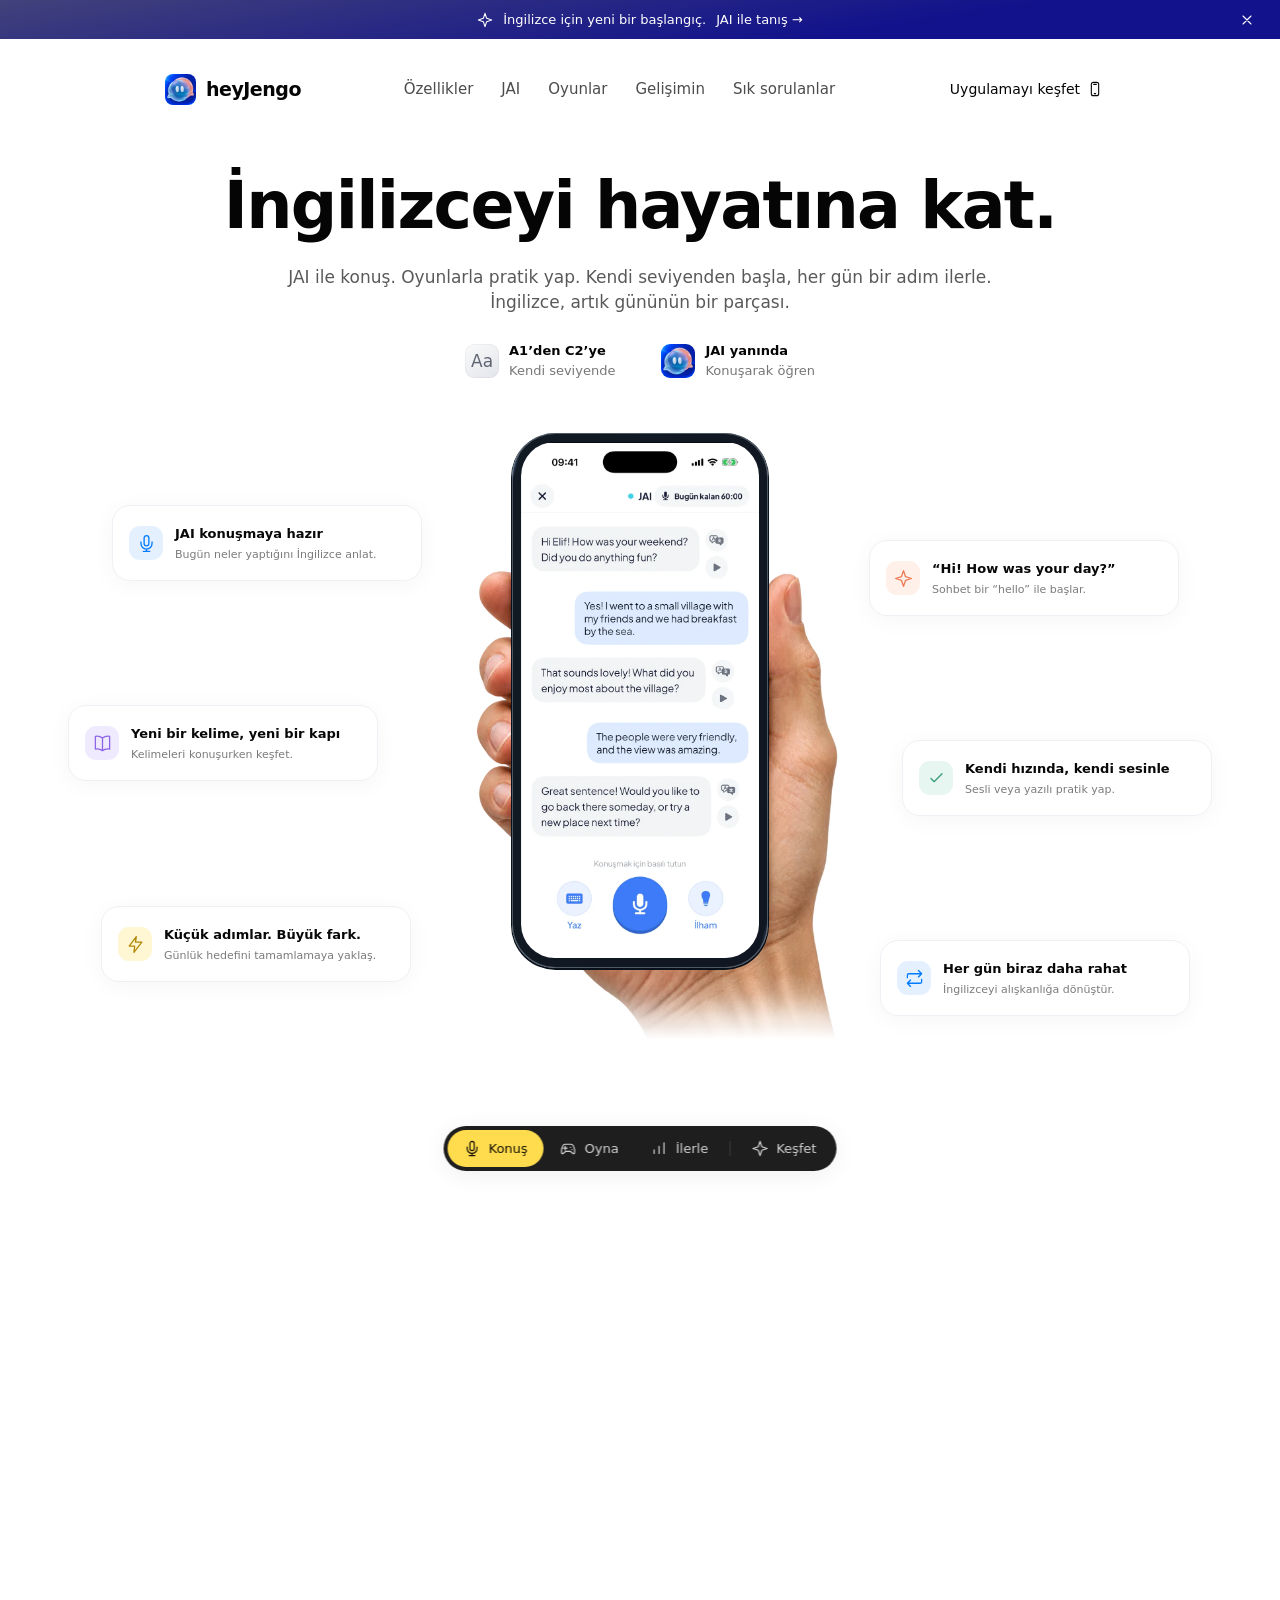
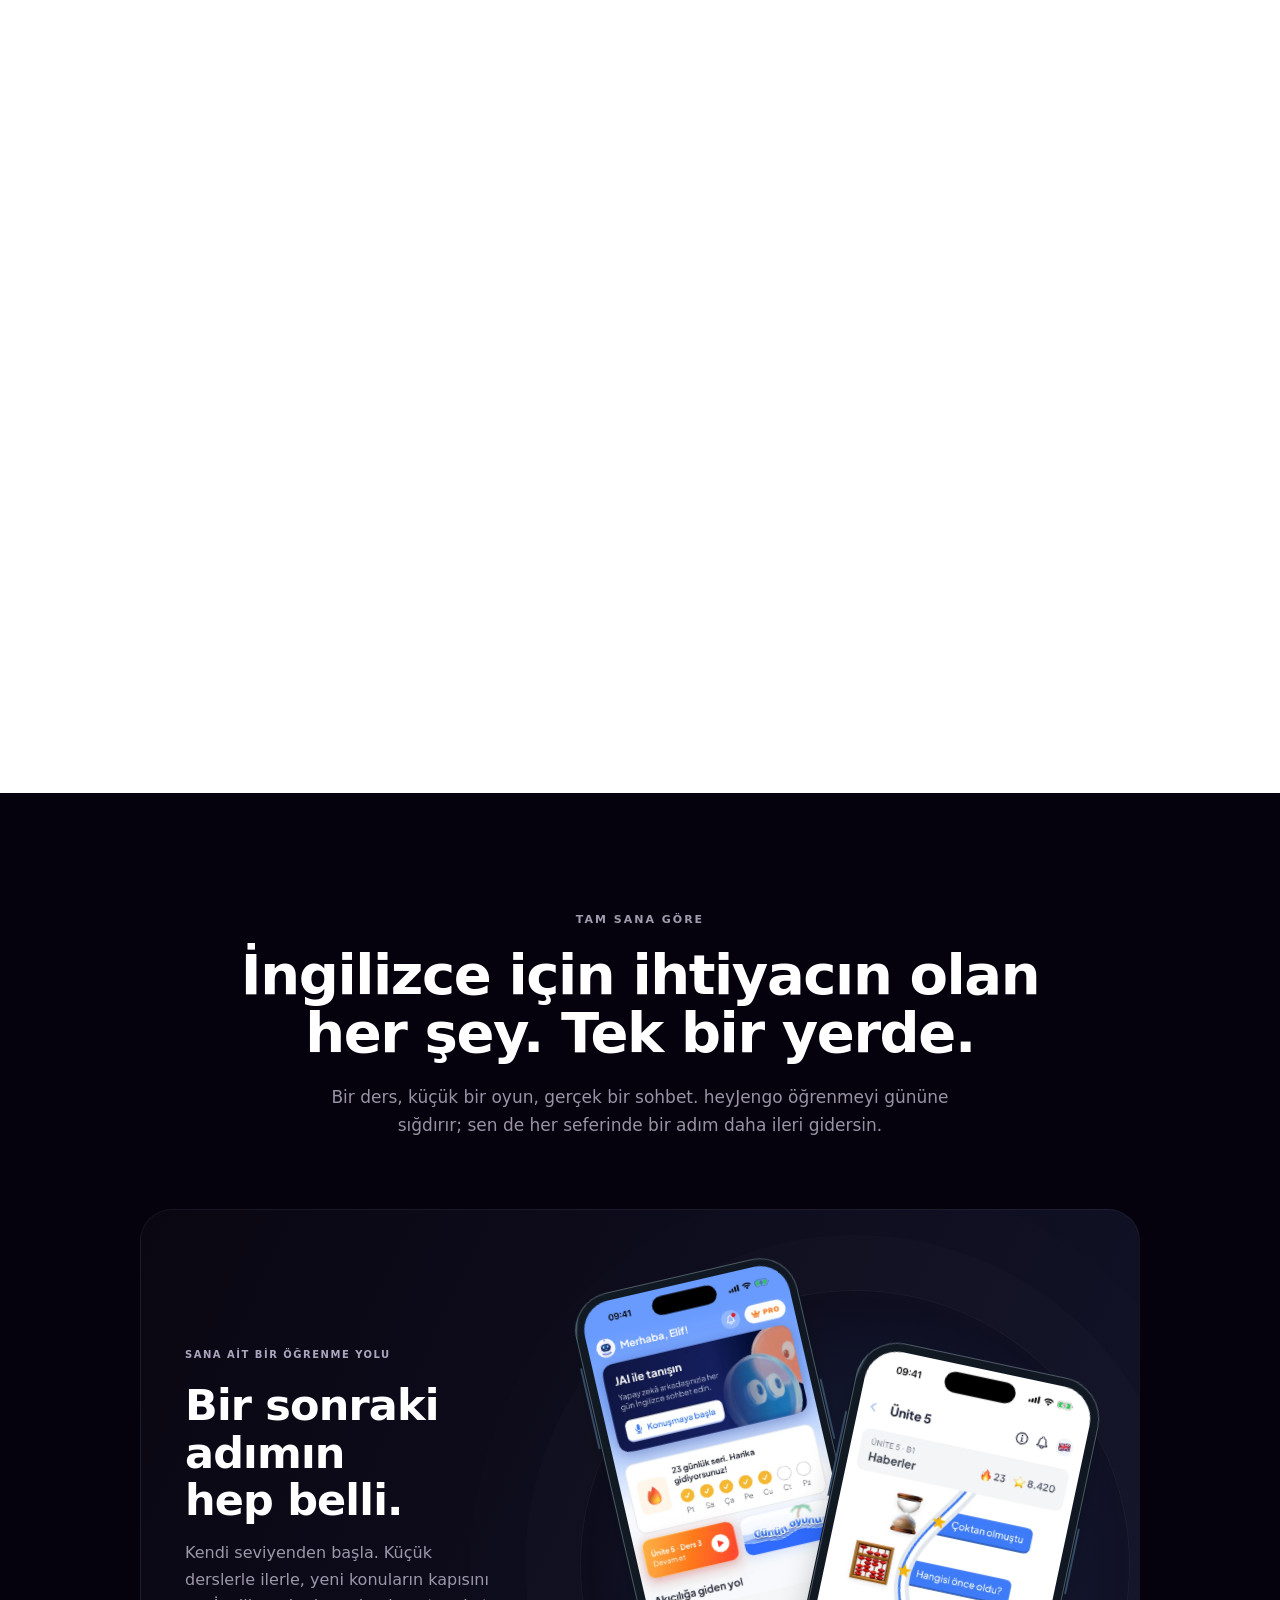
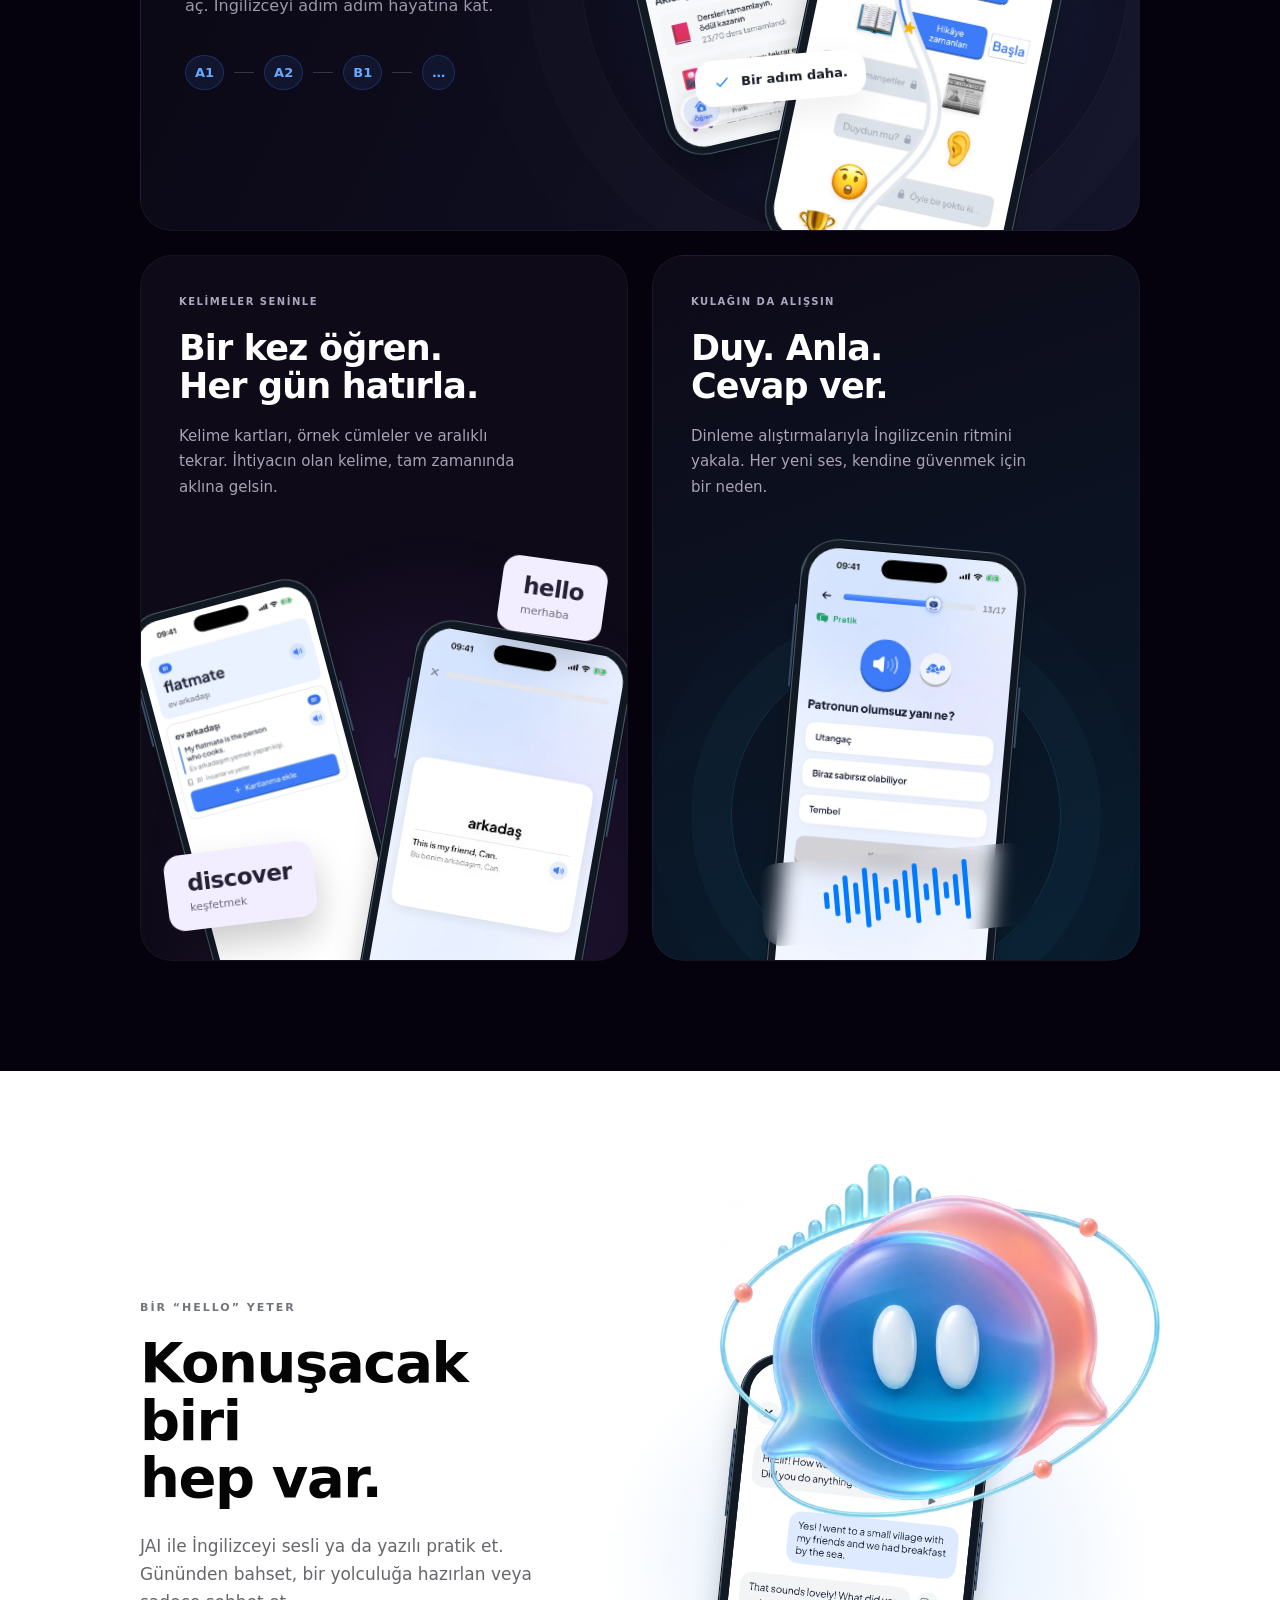
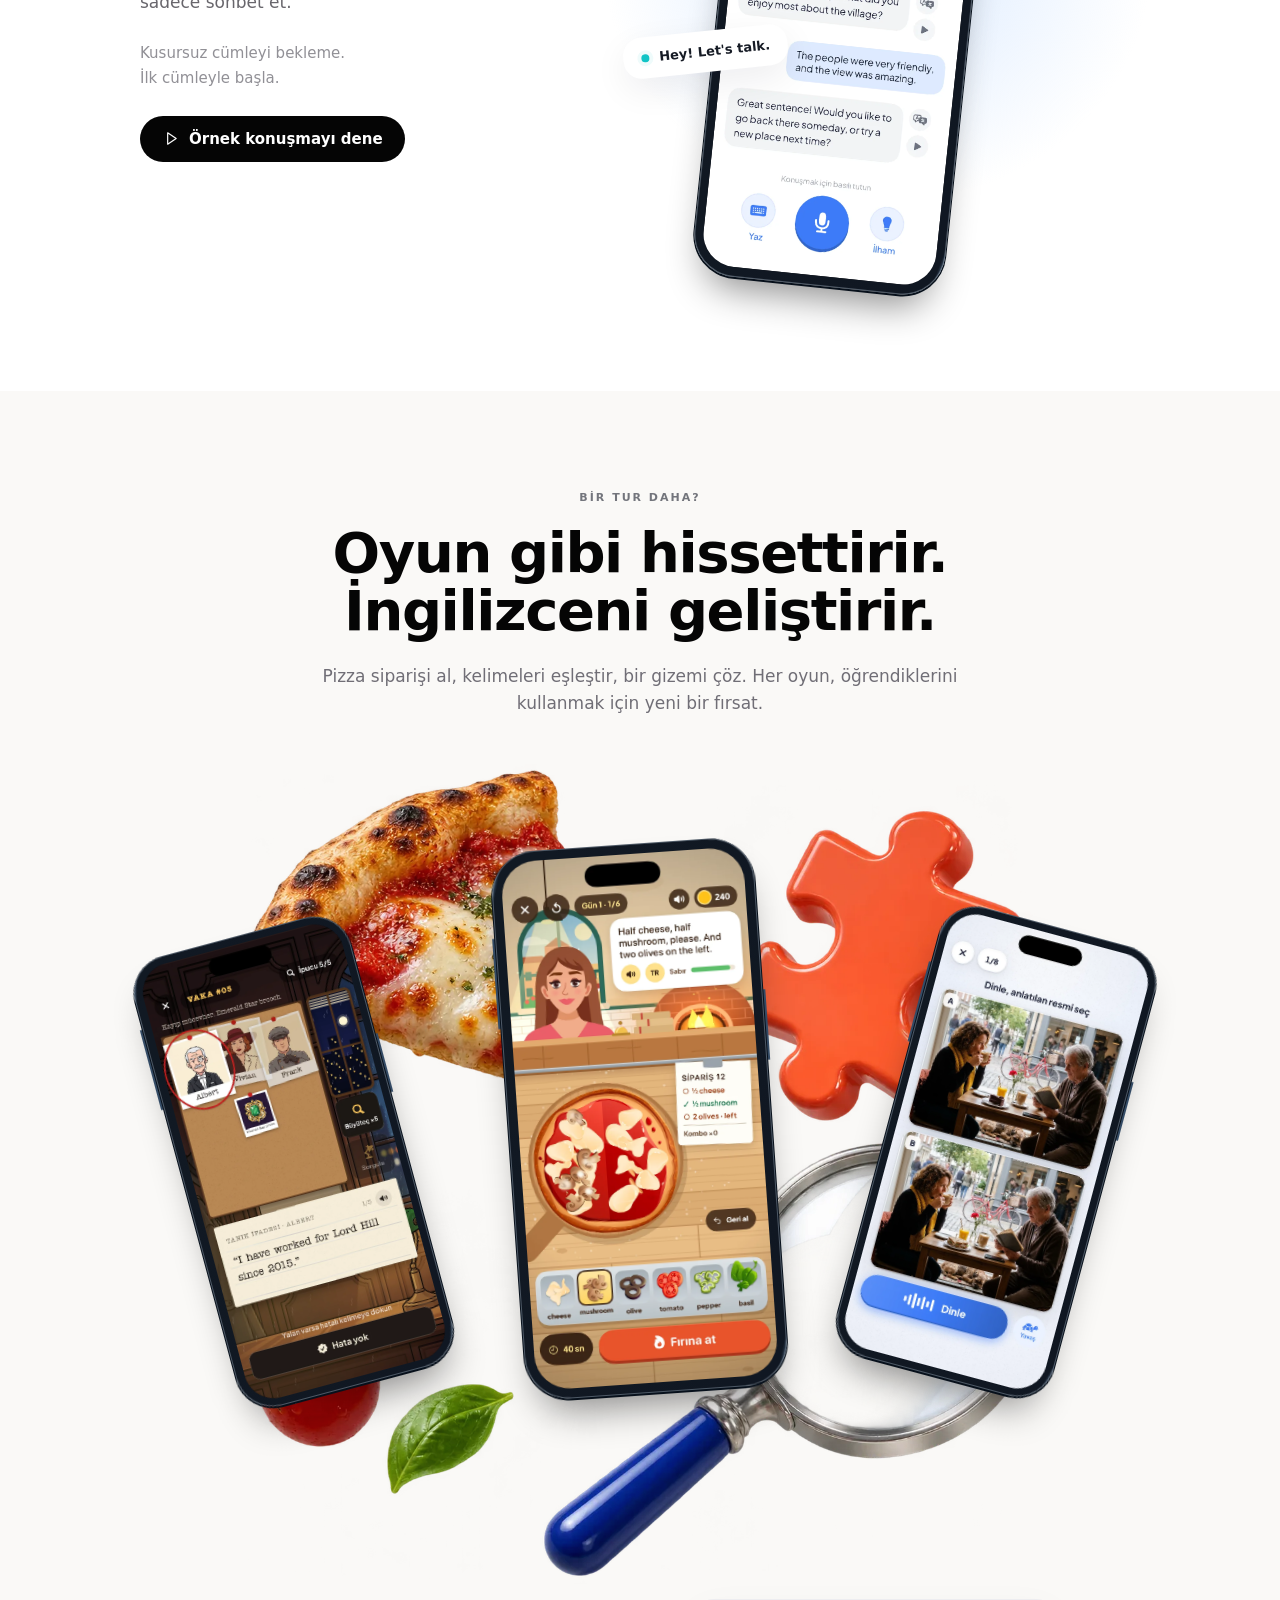
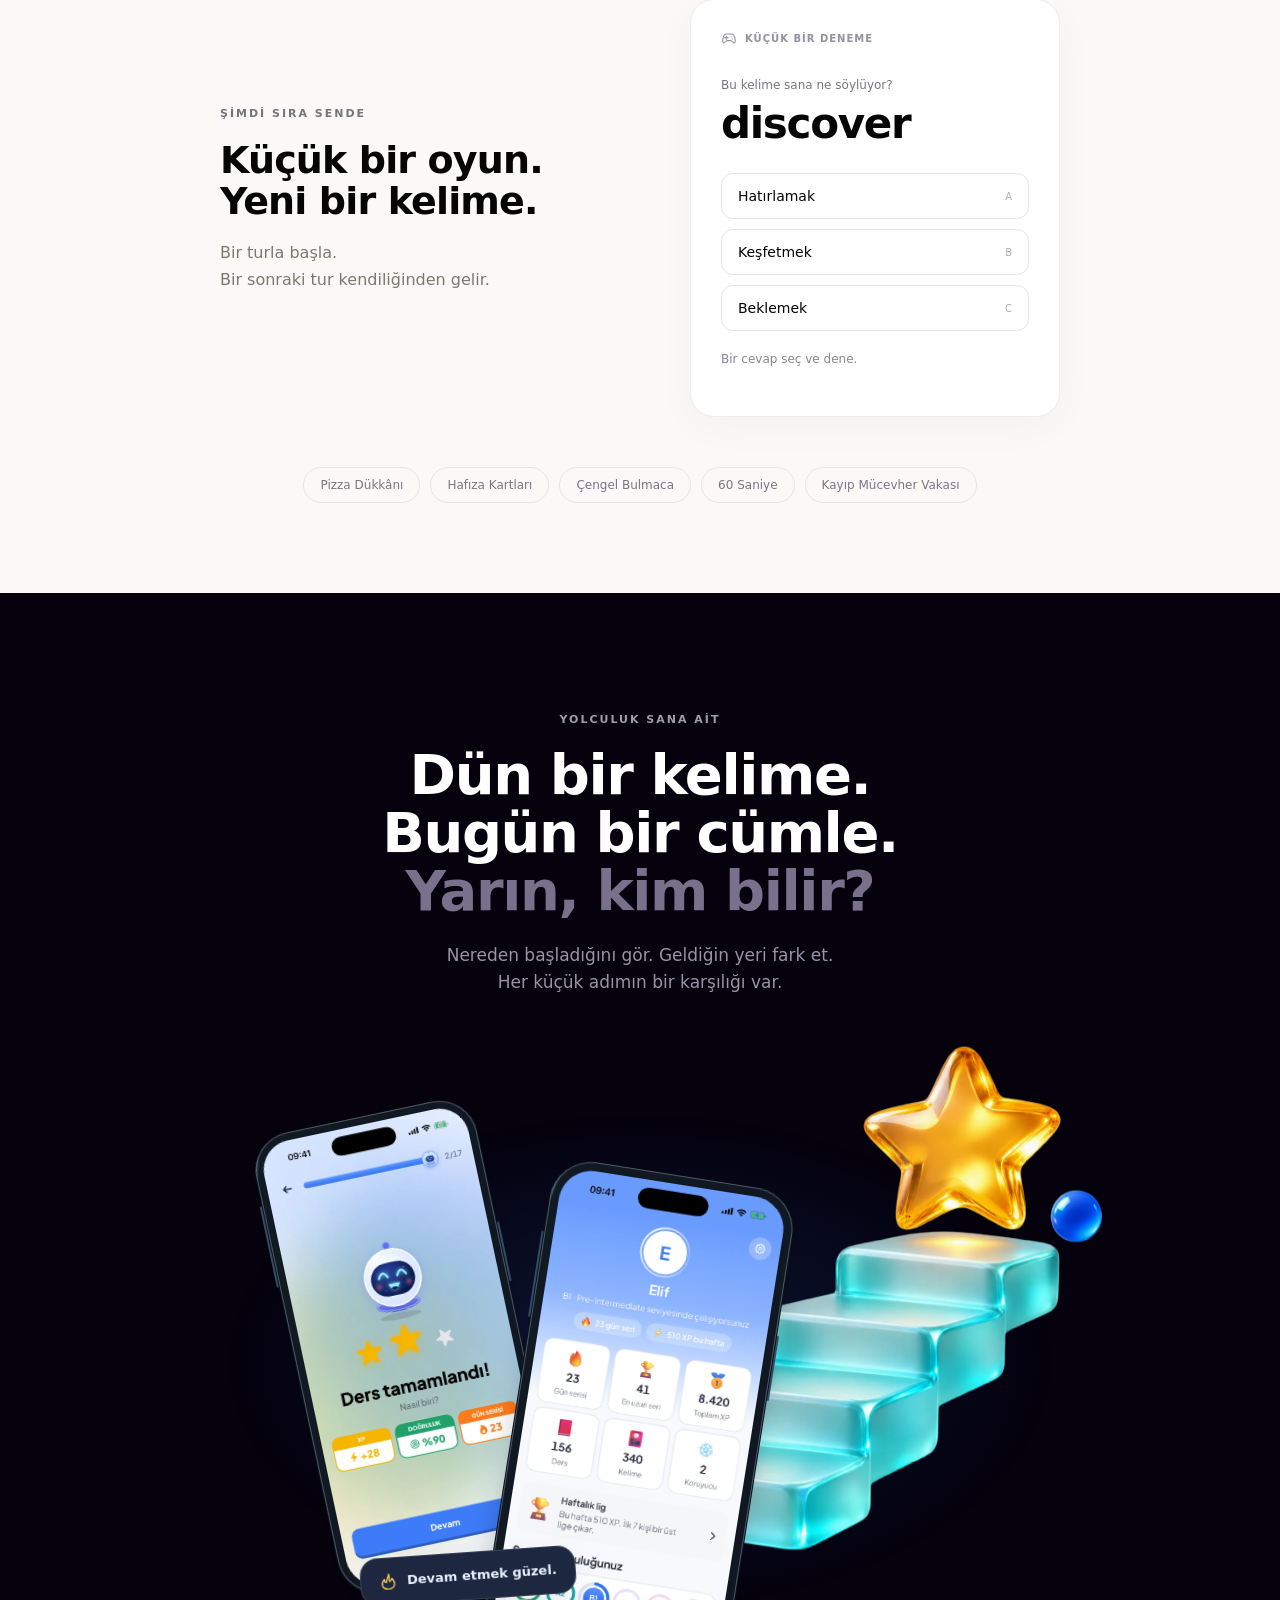
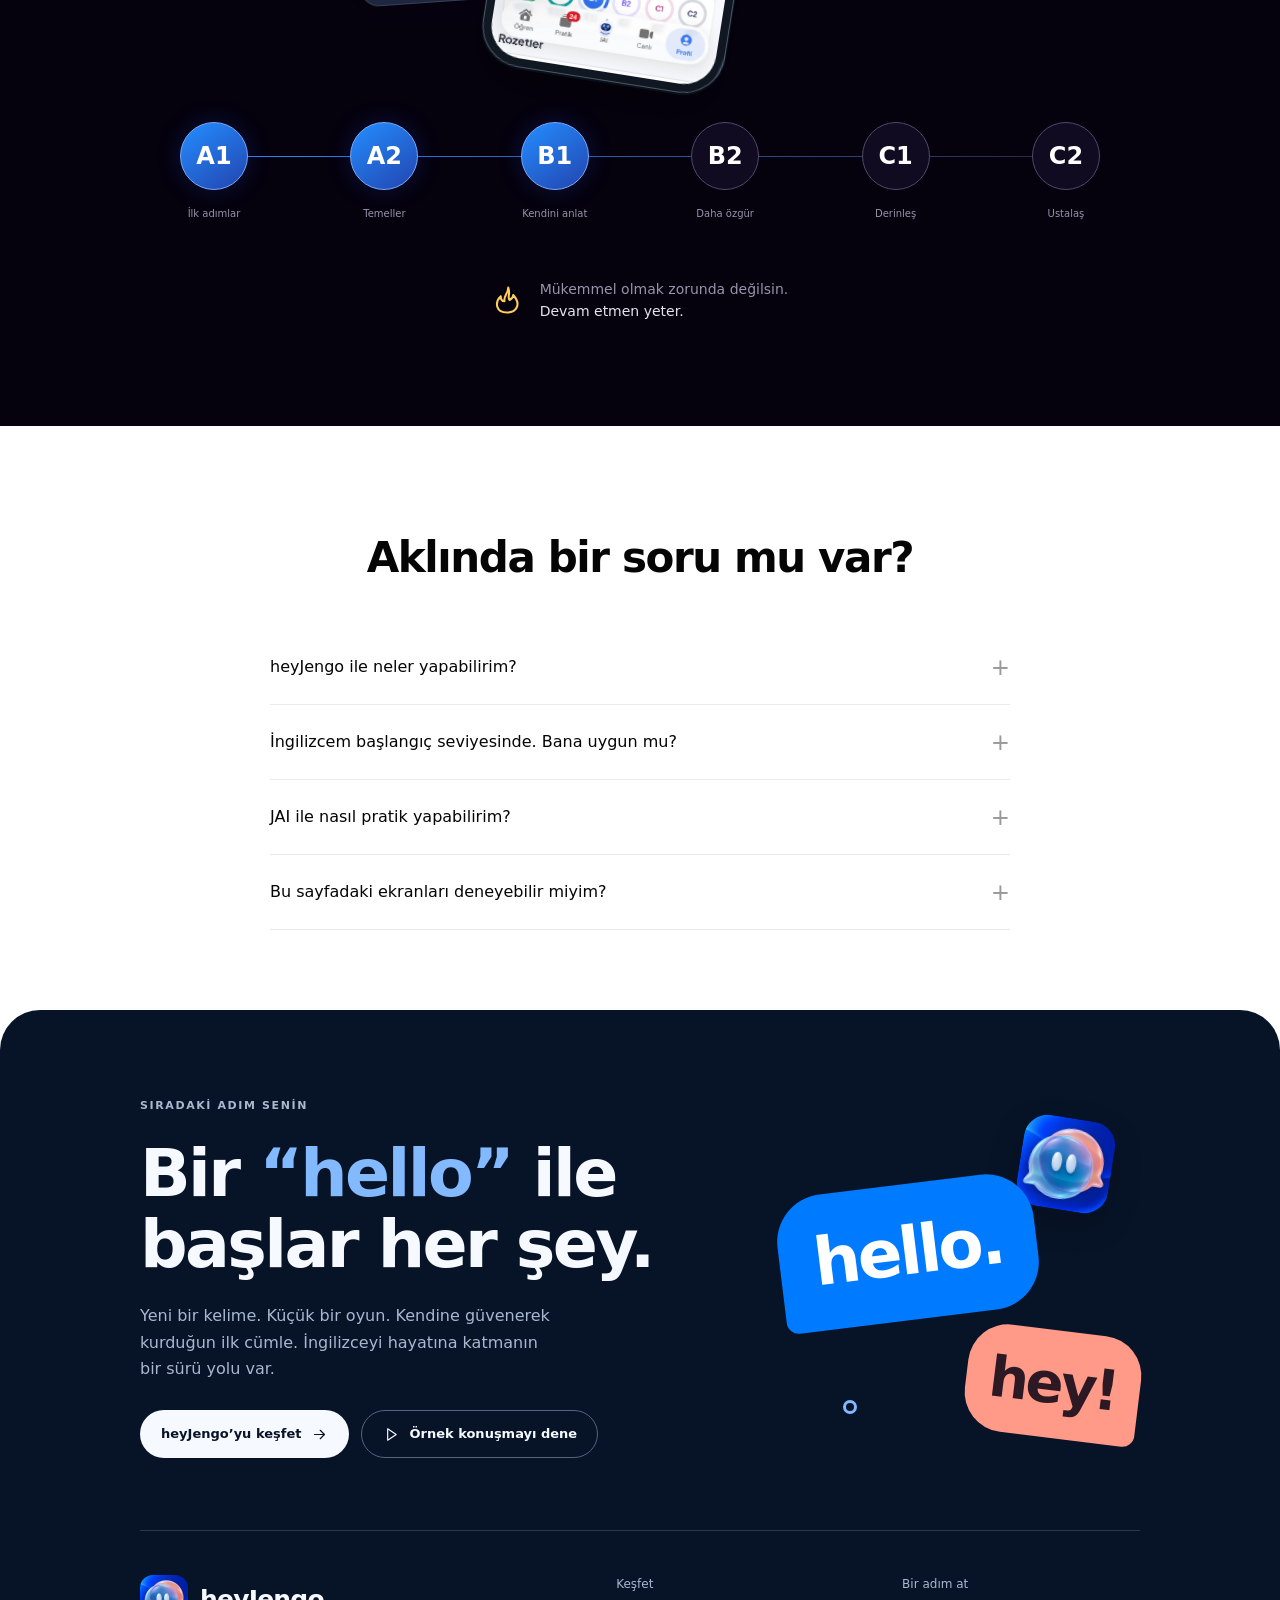
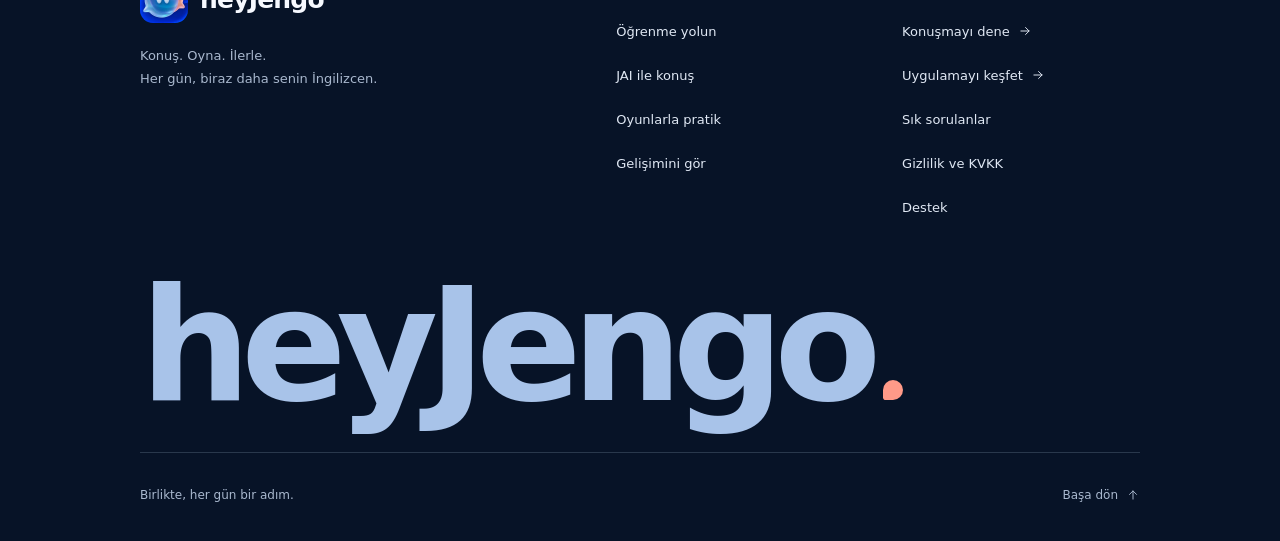
==== commit ae924e9b: "Allow search engines to index the landing page" ====
--- a/index.html
+++ b/index.html
@@ -1,5 +1,5 @@
 <!doctype html>
-<html lang="tr"><head><meta charset="utf-8"><meta name="viewport" content="width=device-width,initial-scale=1"><meta name="theme-color" content="#ffffff"><meta name="robots" content="noindex,nofollow"><meta name="description" content="JAI ile konuş. Oyunlarla pratik yap. heyJengo ile İngilizceyi hayatına kat."><title>heyJengo — İngilizceyi hayatına kat.</title><link rel="icon" href="/assets/favicon.png"><link rel="apple-touch-icon" href="/assets/apple-touch-icon.png"><link rel="stylesheet" href="styles.css?v=4"><link rel="stylesheet" href="footer-v4.css?v=4"><link rel="stylesheet" href="motion-v4.css?v=4"><script src="script.js?v=4" defer></script><script src="motion-v4.js?v=4" defer></script></head>
+<html lang="tr"><head><meta charset="utf-8"><meta name="viewport" content="width=device-width,initial-scale=1"><meta name="theme-color" content="#ffffff"><meta name="description" content="JAI ile konuş. Oyunlarla pratik yap. heyJengo ile İngilizceyi hayatına kat."><title>heyJengo — İngilizceyi hayatına kat.</title><link rel="icon" href="/assets/favicon.png"><link rel="apple-touch-icon" href="/assets/apple-touch-icon.png"><link rel="stylesheet" href="styles.css?v=4"><link rel="stylesheet" href="footer-v4.css?v=4"><link rel="stylesheet" href="motion-v4.css?v=4"><script src="script.js?v=4" defer></script><script src="motion-v4.js?v=4" defer></script></head>
 <body>
 <svg class="icon-library" xmlns="http://www.w3.org/2000/svg" aria-hidden="true"><defs>
 <symbol id="arrow" viewBox="0 0 24 24"><path d="M5 12h14m-6-6 6 6-6 6"/></symbol><symbol id="phone" viewBox="0 0 24 24"><rect x="6.5" y="2" width="11" height="20" rx="3"/><path d="M10 5h4m-3 14h2"/></symbol><symbol id="mic" viewBox="0 0 24 24"><rect x="9" y="2" width="6" height="13" rx="3"/><path d="M5 10v2a7 7 0 0 0 14 0v-2M12 19v3m-4 0h8"/></symbol><symbol id="game" viewBox="0 0 24 24"><path d="M8 6h8c3 0 4 2 5 7s0 7-2 6l-4-3H9l-4 3c-2 1-3-1-2-6s2-7 5-7Z"/><path d="M8 9v5m-2.5-2.5h5m5-1h.01m2 3h.01"/></symbol><symbol id="chart" viewBox="0 0 24 24"><path d="M5 19v-5m7 5V9m7 10V4"/></symbol><symbol id="book" viewBox="0 0 24 24"><path d="M12 5C8 2 3 3 3 3v16s5-1 9 2c4-3 9-2 9-2V3s-5-1-9 2Zm0 0v16"/></symbol><symbol id="check" viewBox="0 0 24 24"><path d="m5 12 4 4L19 6"/></symbol><symbol id="spark" viewBox="0 0 24 24"><path d="m12 2 2.5 7.5L22 12l-7.5 2.5L12 22l-2.5-7.5L2 12l7.5-2.5Z"/></symbol><symbol id="bolt" viewBox="0 0 24 24"><path d="M13 2 4 14h7l-1 8 10-13h-8Z"/></symbol><symbol id="flame" viewBox="0 0 24 24"><path d="M13 2c2 6-1 7 1 10 2-1 3-3 3-4 7 8 2 14-5 14C3 22 2 14 7 9c0 4 2 4 3 4-1-4 3-6 3-11Z"/></symbol><symbol id="close" viewBox="0 0 24 24"><path d="m6 6 12 12M6 18 18 6"/></symbol><symbol id="menu" viewBox="0 0 24 24"><path d="M4 8h16M4 16h16"/></symbol><symbol id="play" viewBox="0 0 24 24"><path d="m8 4 12 8-12 8Z"/></symbol><symbol id="repeat" viewBox="0 0 24 24"><path d="m17 2 4 4-4 4M3 11V8a2 2 0 0 1 2-2h16M7 22l-4-4 4-4m14-1v3a2 2 0 0 1-2 2H3"/></symbol>
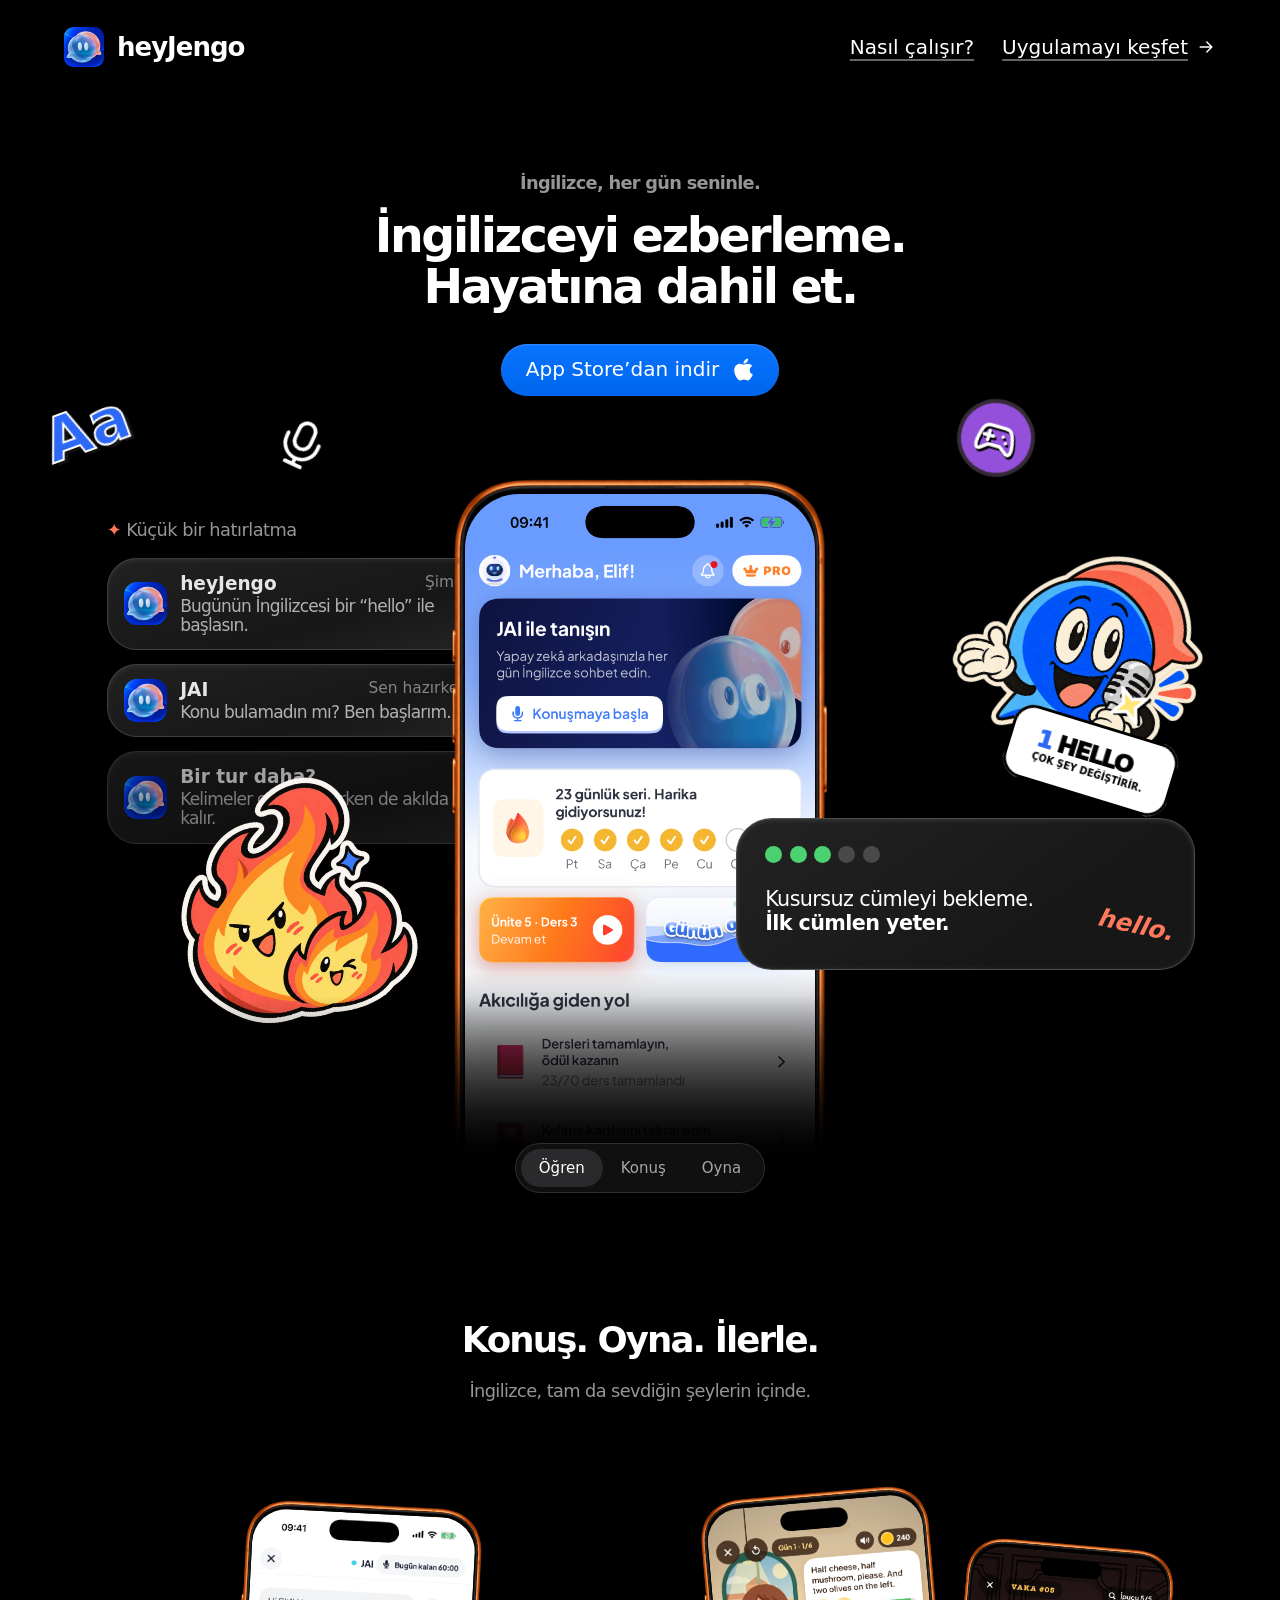
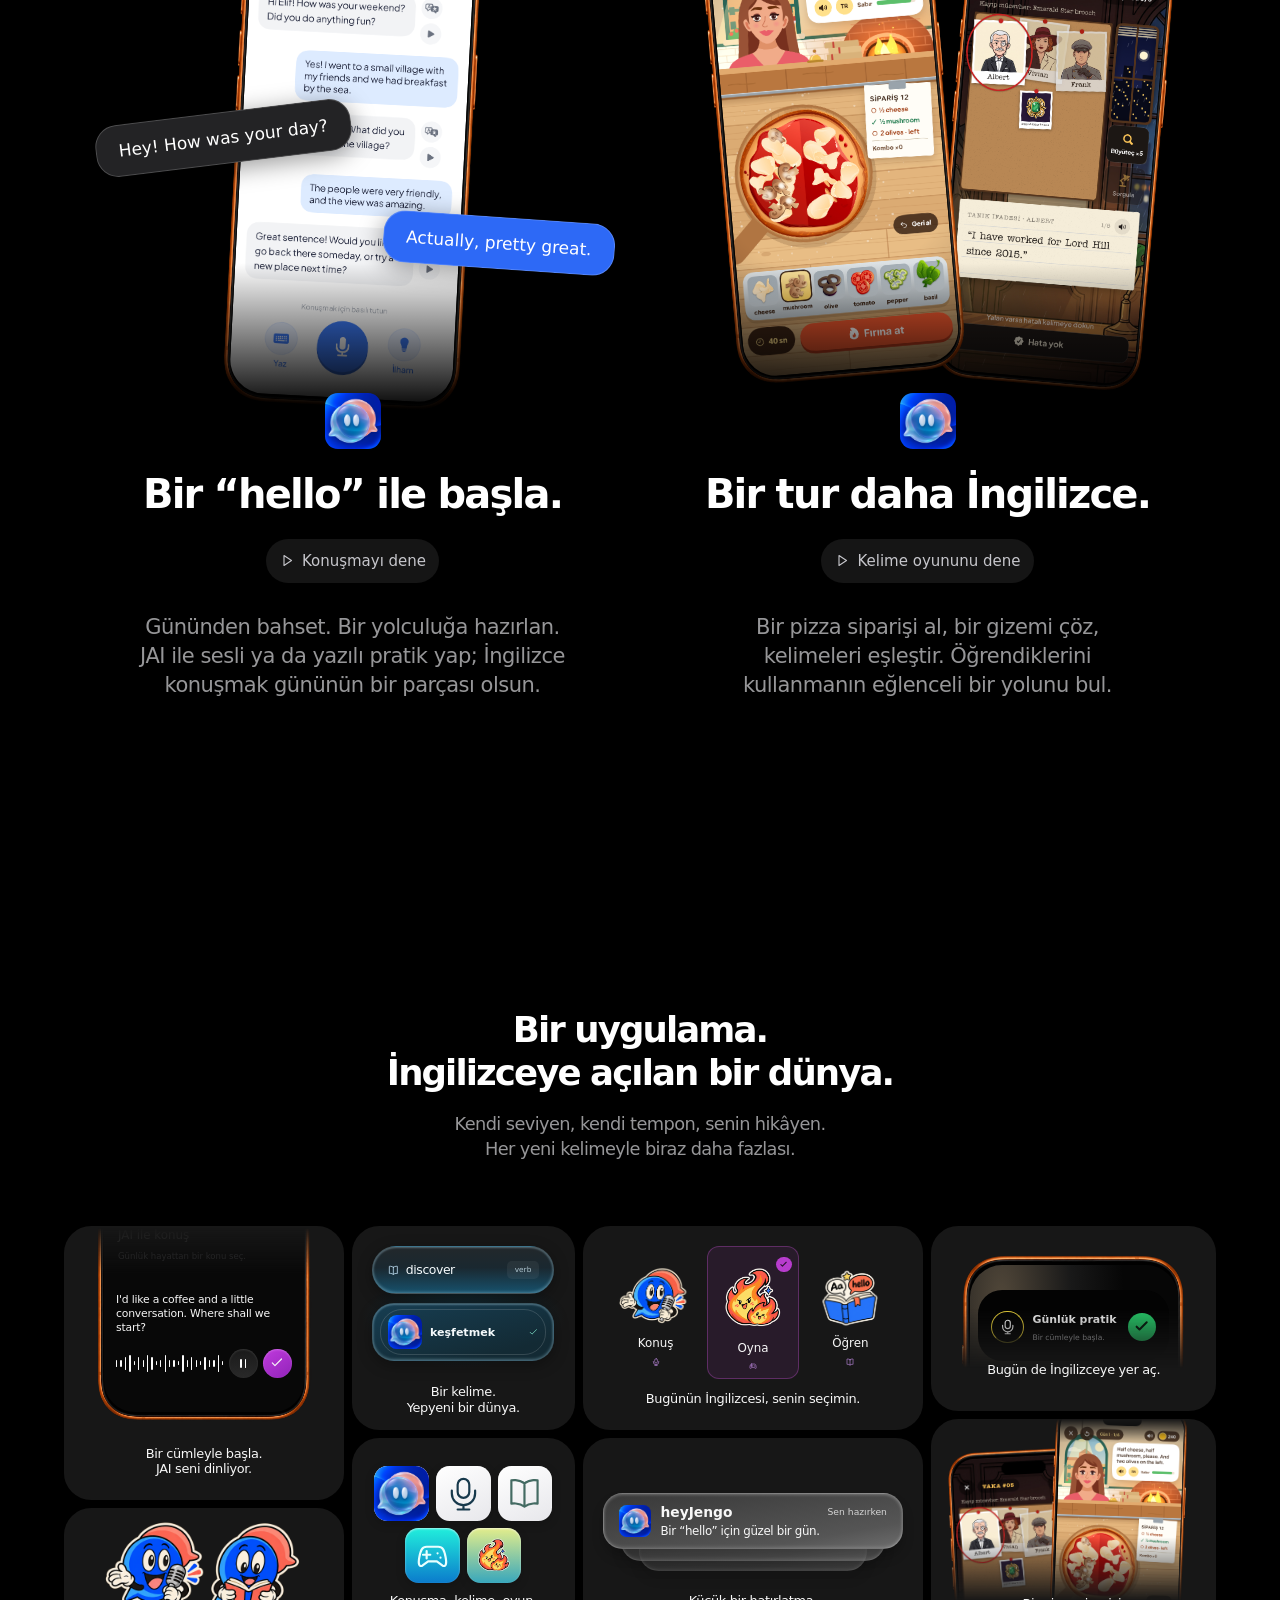
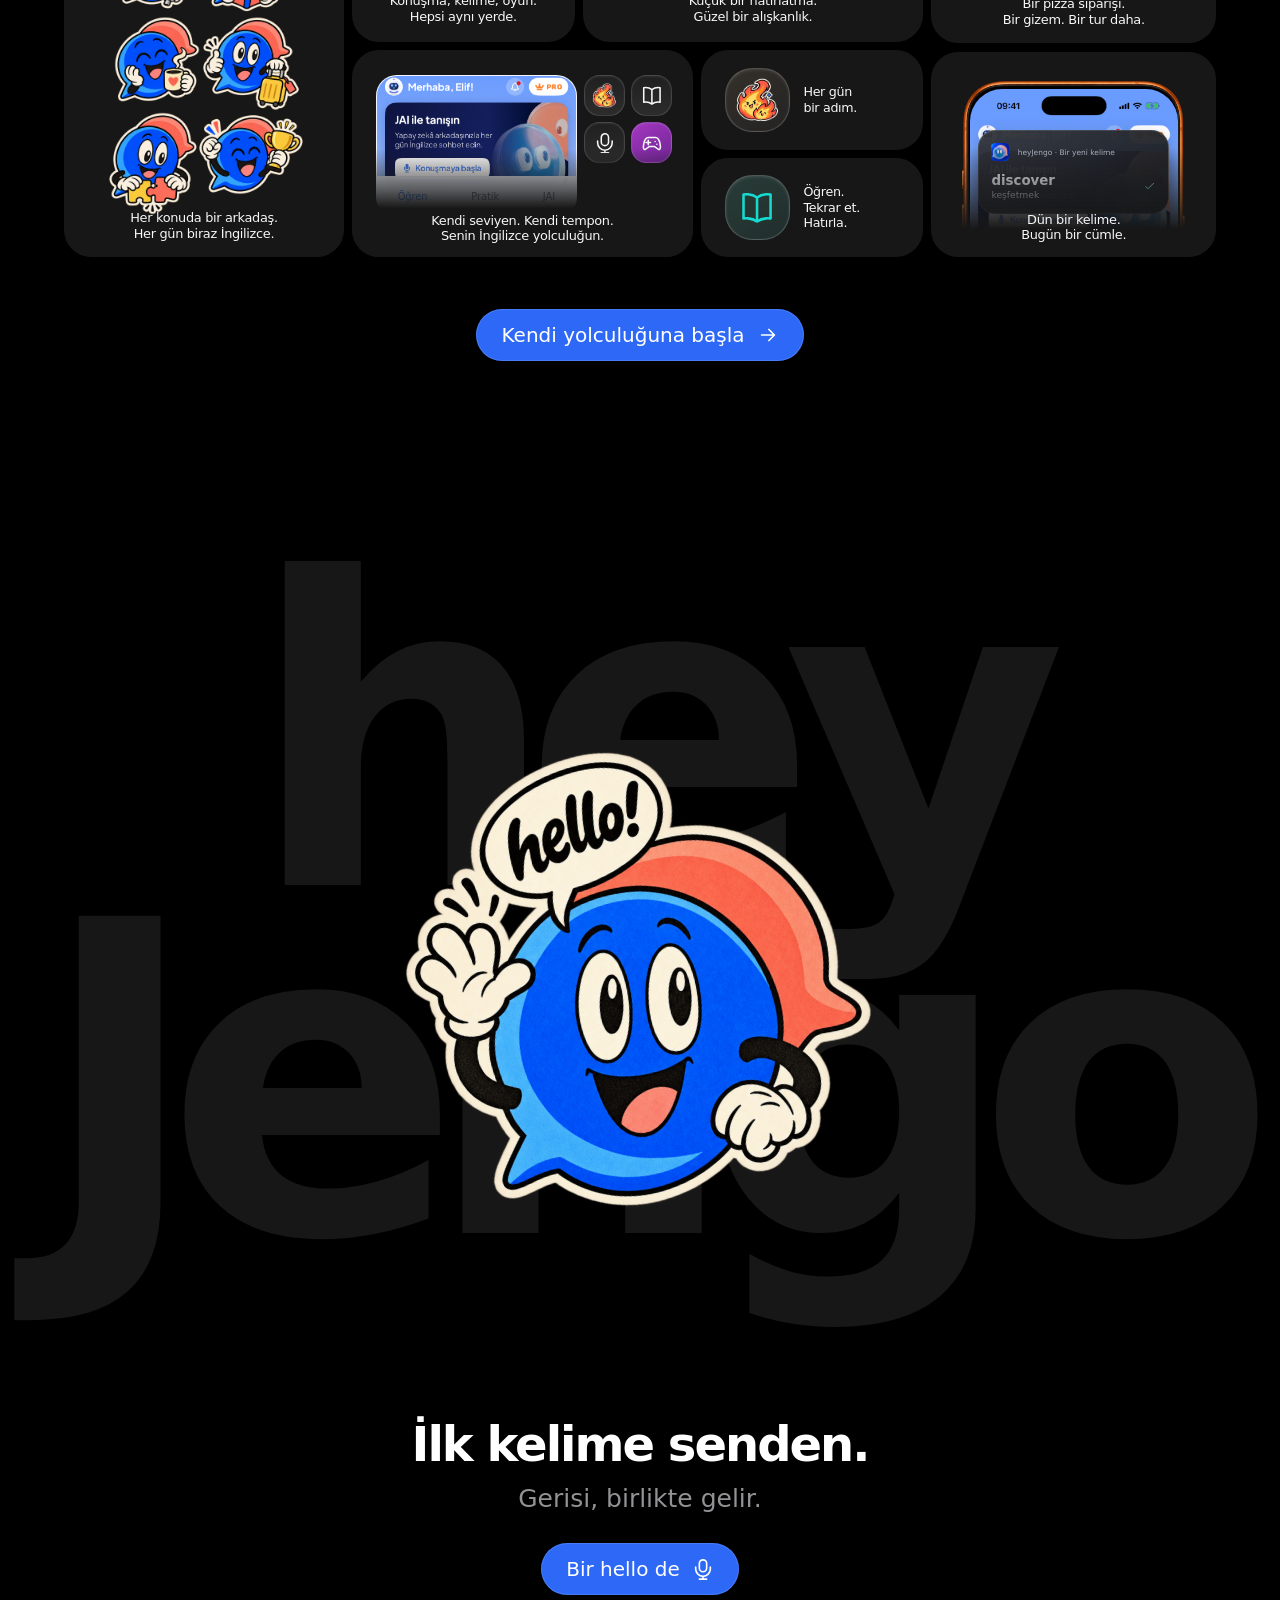
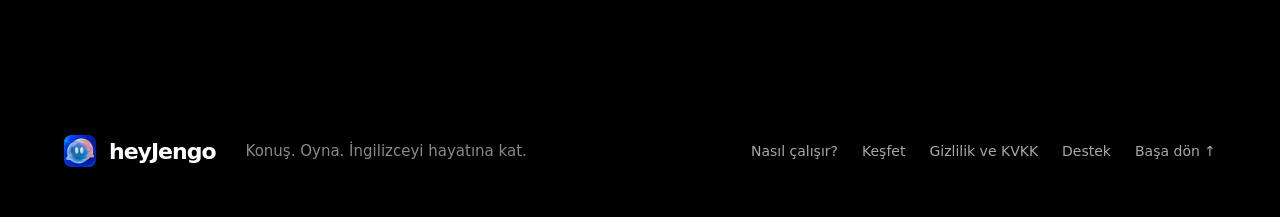
==== commit b97cfdda: "feat: activate Uncle Rudy theme and Meta domain verification" ====
--- a/index.html
+++ b/index.html
@@ -1,84 +1,204 @@
 <!doctype html>
-<html lang="tr"><head><meta charset="utf-8"><meta name="viewport" content="width=device-width,initial-scale=1"><meta name="theme-color" content="#ffffff"><meta name="description" content="JAI ile konuş. Oyunlarla pratik yap. heyJengo ile İngilizceyi hayatına kat."><title>heyJengo — İngilizceyi hayatına kat.</title><link rel="icon" href="/assets/favicon.png"><link rel="apple-touch-icon" href="/assets/apple-touch-icon.png"><link rel="stylesheet" href="styles.css?v=4"><link rel="stylesheet" href="footer-v4.css?v=4"><link rel="stylesheet" href="motion-v4.css?v=4"><script src="script.js?v=4" defer></script><script src="motion-v4.js?v=4" defer></script></head>
+<html lang="tr">
+<head>
+  <meta charset="utf-8"><meta name="viewport" content="width=device-width,initial-scale=1">
+  <meta name="theme-color" content="#000000">
+  <meta name="facebook-domain-verification" content="ksg2sjtmrpakq42c0zr62xne1jdz8j">
+  <link rel="canonical" href="https://heyjengo.com/">
+  <meta name="description" content="JAI ile konuş, oyunlarla pratik yap. heyJengo ile İngilizceyi hayatına dahil et.">
+  <title>heyJengo — Bir hello ile başla.</title>
+  <link rel="icon" href="/assets/favicon.png"><link rel="apple-touch-icon" href="/assets/apple-touch-icon.png"><link rel="stylesheet" href="styles.css?v=20261117-option02"><link rel="stylesheet" href="device.css?v=20261117-option02"><link rel="stylesheet" href="bento.css?v=20261117-option02"><link rel="stylesheet" href="qr-badge.css?v=20261117-option02"><script src="script.js?v=20261117-option02" defer></script>
+</head>
 <body>
-<svg class="icon-library" xmlns="http://www.w3.org/2000/svg" aria-hidden="true"><defs>
-<symbol id="arrow" viewBox="0 0 24 24"><path d="M5 12h14m-6-6 6 6-6 6"/></symbol><symbol id="phone" viewBox="0 0 24 24"><rect x="6.5" y="2" width="11" height="20" rx="3"/><path d="M10 5h4m-3 14h2"/></symbol><symbol id="mic" viewBox="0 0 24 24"><rect x="9" y="2" width="6" height="13" rx="3"/><path d="M5 10v2a7 7 0 0 0 14 0v-2M12 19v3m-4 0h8"/></symbol><symbol id="game" viewBox="0 0 24 24"><path d="M8 6h8c3 0 4 2 5 7s0 7-2 6l-4-3H9l-4 3c-2 1-3-1-2-6s2-7 5-7Z"/><path d="M8 9v5m-2.5-2.5h5m5-1h.01m2 3h.01"/></symbol><symbol id="chart" viewBox="0 0 24 24"><path d="M5 19v-5m7 5V9m7 10V4"/></symbol><symbol id="book" viewBox="0 0 24 24"><path d="M12 5C8 2 3 3 3 3v16s5-1 9 2c4-3 9-2 9-2V3s-5-1-9 2Zm0 0v16"/></symbol><symbol id="check" viewBox="0 0 24 24"><path d="m5 12 4 4L19 6"/></symbol><symbol id="spark" viewBox="0 0 24 24"><path d="m12 2 2.5 7.5L22 12l-7.5 2.5L12 22l-2.5-7.5L2 12l7.5-2.5Z"/></symbol><symbol id="bolt" viewBox="0 0 24 24"><path d="M13 2 4 14h7l-1 8 10-13h-8Z"/></symbol><symbol id="flame" viewBox="0 0 24 24"><path d="M13 2c2 6-1 7 1 10 2-1 3-3 3-4 7 8 2 14-5 14C3 22 2 14 7 9c0 4 2 4 3 4-1-4 3-6 3-11Z"/></symbol><symbol id="close" viewBox="0 0 24 24"><path d="m6 6 12 12M6 18 18 6"/></symbol><symbol id="menu" viewBox="0 0 24 24"><path d="M4 8h16M4 16h16"/></symbol><symbol id="play" viewBox="0 0 24 24"><path d="m8 4 12 8-12 8Z"/></symbol><symbol id="repeat" viewBox="0 0 24 24"><path d="m17 2 4 4-4 4M3 11V8a2 2 0 0 1 2-2h16M7 22l-4-4 4-4m14-1v3a2 2 0 0 1-2 2H3"/></symbol>
+<svg class="svg-defs" xmlns="http://www.w3.org/2000/svg" aria-hidden="true"><defs>
+<symbol id="arrow" viewBox="0 0 24 24"><path d="M5 12h14m-6-6 6 6-6 6"/></symbol>
+<symbol id="mic" viewBox="0 0 24 24"><rect x="8" y="2" width="8" height="13" rx="4"/><path d="M4 10v2a8 8 0 0 0 16 0v-2M12 20v3m-4 0h8"/></symbol>
+<symbol id="game" viewBox="0 0 24 24"><path d="M8 6h8c3 0 4 2 5 7s0 7-2 6l-4-3H9l-4 3c-2 1-3-1-2-6s2-7 5-7Z"/><path d="M8 9v5m-2.5-2.5h5m5-1h.01m2 3h.01"/></symbol>
+<symbol id="spark" viewBox="0 0 24 24"><path d="m12 2 2.5 7.5L22 12l-7.5 2.5L12 22l-2.5-7.5L2 12l7.5-2.5Z"/></symbol>
+<symbol id="play" viewBox="0 0 24 24"><path d="m8 4 12 8-12 8Z"/></symbol>
+<symbol id="close" viewBox="0 0 24 24"><path d="m6 6 12 12M6 18 18 6"/></symbol>
+<symbol id="check" viewBox="0 0 24 24"><path d="m5 12 4 4L19 6"/></symbol>
+<symbol id="book" viewBox="0 0 24 24"><path d="M12 5C8 2 3 3 3 3v16s5-1 9 2c4-3 9-2 9-2V3s-5-1-9 2Zm0 0v16"/></symbol>
 </defs></svg>
-<a class="skip" href="#ozellikler">İçeriğe geç</a>
-<div class="announcement"><a href="#jai"><svg class="icon"><use href="#spark"/></svg><span>İngilizce için yeni bir başlangıç.</span><b>JAI ile tanış <span aria-hidden="true">→</span></b></a><button class="announcement-close icon-button" aria-label="Duyuruyu kapat"><svg class="icon"><use href="#close"/></svg></button></div>
-<div class="nav-sentinel" aria-hidden="true"></div>
-<header class="site-header"><a class="brand" href="#top" aria-label="heyJengo ana sayfa"><img src="assets/app-icon.webp" width="31" height="31" alt=""><span>heyJengo</span></a><nav class="desktop-nav" aria-label="Ana menü"><a href="#ozellikler">Özellikler</a><a href="#jai">JAI</a><a href="#oyunlar">Oyunlar</a><a href="#gelisim">Gelişimin</a><a href="#sorular">Sık sorulanlar</a></nav><button class="nav-cta" data-open="app">Uygulamayı keşfet <svg class="icon"><use href="#phone"/></svg></button><button class="menu-toggle icon-button" aria-label="Menüyü aç" aria-expanded="false" aria-controls="mobile-nav"><svg class="icon"><use href="#menu"/></svg></button><nav id="mobile-nav" class="mobile-nav" aria-label="Mobil menü" hidden><a href="#ozellikler">Özellikler</a><a href="#jai">JAI ile konuş</a><a href="#oyunlar">Oyunlar</a><a href="#gelisim">Gelişimin</a><a href="#sorular">Sık sorulanlar</a></nav></header>
+<a class="skip" href="#deneyim">İçeriğe geç</a>
+<div class="page">
+<header class="header">
+  <a class="brand" href="#top" aria-label="heyJengo ana sayfa"><img src="assets/app-icon.png" alt="" width="40" height="40"><span>heyJengo</span></a>
+  <nav aria-label="Ana menü"><a href="#deneyim">Nasıl çalışır?</a><a href="#kesfet">Uygulamayı keşfet <svg class="icon"><use href="#arrow"/></svg></a></nav>
+</header>
 <main id="top">
-<section class="hero-copy"><h1>İngilizceyi hayatına kat.</h1><p>JAI ile konuş. Oyunlarla pratik yap. Kendi seviyenden başla, her gün bir adım ilerle. İngilizce, artık gününün bir parçası.</p><div class="hero-badges"><div><span class="badge-icon levels-icon">Aa</span><span><b>A1’den C2’ye</b><small>Kendi seviyende</small></span></div><div><img src="assets/app-icon.webp" width="34" height="34" alt=""><span><b>JAI yanında</b><small>Konuşarak öğren</small></span></div></div></section>
-<section class="scrolly" aria-label="heyJengo ile konuş, oyna ve ilerle"><div class="phase-zone" data-zone="0" aria-hidden="true"></div><div class="phase-zone" data-zone="1" aria-hidden="true"></div><div class="phase-zone" data-zone="2" aria-hidden="true"></div><div class="hero-stage" data-phase="0"><div class="stage-dark"></div><div class="stage-glow"></div><div class="scene-inner"><div class="notification n1"><span class="notification-icon blue"><svg class="icon"><use href="#mic"/></svg></span><span><strong data-note-title="0">JAI konuşmaya hazır</strong><small data-note-detail="0">Bugün neler yaptığını İngilizce anlat.</small></span></div><div class="notification n2"><span class="notification-icon coral"><svg class="icon"><use href="#spark"/></svg></span><span><strong data-note-title="1">“Hi! How was your day?”</strong><small data-note-detail="1">Sohbet bir “hello” ile başlar.</small></span></div><div class="notification n3"><span class="notification-icon violet"><svg class="icon"><use href="#book"/></svg></span><span><strong data-note-title="2">Yeni bir kelime, yeni bir kapı</strong><small data-note-detail="2">Kelimeleri konuşurken keşfet.</small></span></div><div class="notification n4"><span class="notification-icon mint"><svg class="icon"><use href="#check"/></svg></span><span><strong data-note-title="3">Kendi hızında, kendi sesinle</strong><small data-note-detail="3">Sesli veya yazılı pratik yap.</small></span></div><div class="notification n5"><span class="notification-icon yellow"><svg class="icon"><use href="#bolt"/></svg></span><span><strong data-note-title="4">Küçük adımlar. Büyük fark.</strong><small data-note-detail="4">Günlük hedefini tamamlamaya yaklaş.</small></span></div><div class="notification n6"><span class="notification-icon blue"><svg class="icon"><use href="#repeat"/></svg></span><span><strong data-note-title="5">Her gün biraz daha rahat</strong><small data-note-detail="5">İngilizceyi alışkanlığa dönüştür.</small></span></div>
-<div class="hand-stack"><div class="hand-motion"><img class="hand-frame" src="assets-v3/hero-hand-17pro.webp" alt="" width="916" height="1717" fetchpriority="high"><div class="device hero-device" data-model="iPhone 17 Pro"><div class="device-display hand-screen"><img class="hand-img is-active" data-hand="0" src="assets-v2/screens/58-jai-chat.webp" alt="JAI ile gerçek uygulama sohbet ekranı" width="1206" height="2622" fetchpriority=high><img class="hand-img " data-hand="1" src="assets-v2/screens/37-game-pizza.webp" alt="Pizza Dükkânı gerçek oyun ekranı" width="1206" height="2622" ><img class="hand-img " data-hand="2" src="assets-v2/screens/63-profile.webp" alt="heyJengo gerçek profil ve ilerleme ekranı" width="1206" height="2622" ></div></div></div></div>
-<div class="scene-caption" aria-live="polite"><span class="caption-dot"></span><span id="scene-label">Konuşmaya başlamak bu kadar kolay.</span></div></div><div class="scene-tabs" role="group" aria-label="Telefon ekranını seç"><button data-scene="0" aria-pressed="true"><svg class="icon"><use href="#mic"/></svg>Konuş</button><button data-scene="1" aria-pressed="false"><svg class="icon"><use href="#game"/></svg>Oyna</button><button data-scene="2" aria-pressed="false"><svg class="icon"><use href="#chart"/></svg>İlerle</button><span></span><a href="#ozellikler"><svg class="icon"><use href="#spark"/></svg>Keşfet</a></div></div></section>
-<section id="ozellikler" class="features dark-section"><div class="container"><div class="section-heading reveal"><span class="eyebrow">TAM SANA GÖRE</span><h2>İngilizce için ihtiyacın olan<br class="desktop-break"> her şey. Tek bir yerde.</h2><p>Bir ders, küçük bir oyun, gerçek bir sohbet. heyJengo öğrenmeyi gününe sığdırır; sen de her seferinde bir adım daha ileri gidersin.</p></div>
-<article class="feature-wide reveal">
-<div class="feature-copy"><span class="small-label">SANA AİT BİR ÖĞRENME YOLU</span><h3>Bir sonraki adımın<br>hep belli.</h3><p>Kendi seviyenden başla. Küçük derslerle ilerle, yeni konuların kapısını aç. İngilizceyi adım adım hayatına kat.</p><div class="mini-levels"><span>A1</span><i></i><span>A2</span><i></i><span>B1</span><i></i><span>…</span></div></div>
-<div class="route-art"><div class="route-orbit" aria-hidden="true"></div><div data-model="iPhone 17 Pro" class="device route-back"><div class="device-display"><img src="assets-v2/screens/09-home-learn.webp" alt="heyJengo öğren ana ekranı" width="1206" height="2622" loading="lazy"></div></div><div data-model="iPhone 17 Pro" class="device route-front"><div class="device-display"><img src="assets-v2/screens/12-unit-page.webp" alt="İngilizce ünite ve ders yolu" width="1206" height="2622" loading="lazy"></div></div><span class="floating-label route-label"><svg class="icon"><use href="#check"/></svg>Bir adım daha.</span></div></article>
-<div class="feature-pair">
-<article class="feature-small vocab-feature reveal"><span class="small-label">KELİMELER SENİNLE</span><h3>Bir kez öğren.<br>Her gün hatırla.</h3><p>Kelime kartları, örnek cümleler ve aralıklı tekrar. İhtiyacın olan kelime, tam zamanında aklına gelsin.</p><div class="vocab-art"><div data-model="iPhone 17 Pro" class="device vocab-back"><div class="device-display"><img src="assets-v2/screens/60-dictionary-word.webp" alt="Sözlükte anlam, örnekler ve kullanım" width="1206" height="2622" loading="lazy"></div></div><div data-model="iPhone 17 Pro" class="device vocab-front"><div class="device-display"><img src="assets-v2/screens/34-flashcard-back.webp" alt="Kelime kartının açıklaması ve aralıklı tekrar" width="1206" height="2622" loading="lazy"></div></div><span class="word-float word-a">hello<span>merhaba</span></span><span class="word-float word-b">discover<span>keşfetmek</span></span></div></article>
-<article class="feature-small listening-feature reveal"><span class="small-label">KULAĞIN DA ALIŞSIN</span><h3>Duy. Anla.<br>Cevap ver.</h3><p>Dinleme alıştırmalarıyla İngilizcenin ritmini yakala. Her yeni ses, kendine güvenmek için bir neden.</p><div class="listening-art"><div class="sound-rings" aria-hidden="true"></div><div data-model="iPhone 17 Pro" class="device listen-phone"><div class="device-display"><img src="assets-v2/screens/24-exercise-listening.webp" alt="Gerçek dinleme alıştırması ekranı" width="1206" height="2622" loading="lazy"></div></div><div class="sound-bars" aria-hidden="true"><i></i><i></i><i></i><i></i><i></i><i></i><i></i><i></i><i></i><i></i><i></i><i></i><i></i><i></i><i></i></div></div></article>
-</div></div></section>
-<section id="jai" class="jai-section"><div class="container split-section"><div class="section-copy reveal"><span class="eyebrow">BİR “HELLO” YETER</span><h2>Konuşacak biri<br>hep var.</h2><p>JAI ile İngilizceyi sesli ya da yazılı pratik et. Gününden bahset, bir yolculuğa hazırlan veya sadece sohbet et.</p><p class="subtle">Kusursuz cümleyi bekleme.<br>İlk cümleyle başla.</p><button class="pill-button" data-open="conversation"><svg class="icon"><use href="#play"/></svg>Örnek konuşmayı dene</button></div><div class="jai-art reveal"><div class="jai-halo" aria-hidden="true"></div><img class="creative jai-orbit" src="assets-v2/creative/jai-orbit.webp" alt="" width="1536" height="1536" loading="lazy"><div data-model="iPhone 17 Pro" class="device jai-phone"><div class="device-display"><img src="assets-v2/screens/58-jai-chat.webp" alt="JAI ile İngilizce konuşma ekranı" width="1206" height="2622" loading="lazy"></div></div><span class="floating-label jai-label"><span class="online-dot"></span>Hey! Let's talk.</span></div></div></section>
-<section id="oyunlar" class="games-section"><div class="container"><div class="section-heading reveal"><span class="eyebrow">BİR TUR DAHA?</span><h2>Oyun gibi hissettirir.<br>İngilizceni geliştirir.</h2><p>Pizza siparişi al, kelimeleri eşleştir, bir gizemi çöz. Her oyun, öğrendiklerini kullanmak için yeni bir fırsat.</p></div><div class="game-showcase reveal"><img class="creative games-world" src="assets-v2/creative/games-world.webp" alt="" width="1536" height="1536" loading="lazy"><div data-model="iPhone 17 Pro" class="device pizza-phone"><div class="device-display"><img src="assets-v2/screens/37-game-pizza.webp" alt="Pizza Dükkânı: İngilizce sipariş oyunu" width="1206" height="2622" loading="lazy"></div></div><div data-model="iPhone 17 Pro" class="device detective-phone"><div class="device-display"><img src="assets-v2/screens/46-game-detective-question.webp" alt="Kayıp Mücevher Vakası: dedektif oyunu" width="1206" height="2622" loading="lazy"></div></div><div data-model="iPhone 17 Pro" class="device picture-phone"><div class="device-display"><img src="assets-v2/screens/42-game-picture.webp" alt="Görsel kelime eşleştirme oyunu" width="1206" height="2622" loading="lazy"></div></div></div><div class="game-play-row"><div class="play-copy"><span class="eyebrow">ŞİMDİ SIRA SENDE</span><h3>Küçük bir oyun.<br>Yeni bir kelime.</h3><p>Bir turla başla.<br>Bir sonraki tur kendiliğinden gelir.</p></div><div class="quiz-card reveal"><span class="quiz-label"><svg class="icon"><use href="#game"/></svg> KÜÇÜK BİR DENEME</span><small>Bu kelime sana ne söylüyor?</small><h3>discover</h3><div class="quiz-answers"><button data-answer="wrong">Hatırlamak <span>A</span></button><button data-answer="correct">Keşfetmek <span>B</span></button><button data-answer="wrong">Beklemek <span>C</span></button></div><p class="quiz-feedback" aria-live="polite">Bir cevap seç ve dene.</p><button class="quiz-reset" hidden>Yeniden dene <svg class="icon"><use href="#repeat"/></svg></button></div></div><div class="game-tags reveal"><span>Pizza Dükkânı</span><span>Hafıza Kartları</span><span>Çengel Bulmaca</span><span>60 Saniye</span><span>Kayıp Mücevher Vakası</span></div></div></section>
-<section id="gelisim" class="progress-section dark-section"><div class="container"><div class="section-heading reveal"><span class="eyebrow">YOLCULUK SANA AİT</span><h2>Dün bir kelime.<br>Bugün bir cümle.<br><span>Yarın, kim bilir?</span></h2><p>Nereden başladığını gör. Geldiğin yeri fark et.<br>Her küçük adımın bir karşılığı var.</p></div><div class="progress-art reveal"><div class="progress-halo" aria-hidden="true"></div><img class="creative progress-rise" src="assets-v2/creative/progress-rise.webp" alt="" width="1536" height="1536" loading="lazy"><div data-model="iPhone 17 Pro" class="device summary-phone"><div class="device-display"><img src="assets-v2/screens/28-lesson-summary.webp" alt="Ders tamamlama ve kazanılan XP ekranı" width="1206" height="2622" loading="lazy"></div></div><div data-model="iPhone 17 Pro" class="device profile-phone"><div class="device-display"><img src="assets-v2/screens/63-profile.webp" alt="Profil, öğrenme istatistikleri ve başarılar" width="1206" height="2622" loading="lazy"></div></div><span class="floating-label progress-label"><svg class="icon"><use href="#flame"/></svg>Devam etmek güzel.</span></div><div class="level-journey reveal" aria-label="A1, A2, B1, B2, C1, C2 İngilizce seviyeleri"><div><b>A1</b><small>İlk adımlar</small></div><div><b>A2</b><small>Temeller</small></div><div><b>B1</b><small>Kendini anlat</small></div><div><b>B2</b><small>Daha özgür</small></div><div><b>C1</b><small>Derinleş</small></div><div><b>C2</b><small>Ustalaş</small></div></div><div class="progress-bottom reveal"><svg class="icon"><use href="#flame"/></svg><p>Mükemmel olmak zorunda değilsin.<br><b>Devam etmen yeter.</b></p></div></div></section>
-<section id="sorular" class="faq-section container"><div class="section-heading reveal"><h2>Aklında bir soru mu var?</h2></div><div class="faq-list"><details><summary>heyJengo ile neler yapabilirim?<span>+</span></summary><p>Seviyene uygun İngilizce derslerinde ilerleyebilir, JAI ile sesli veya yazılı pratik yapabilir, kelime kartlarını tekrar edebilir ve oyunlarla öğrendiklerini pekiştirebilirsin.</p></details><details><summary>İngilizcem başlangıç seviyesinde. Bana uygun mu?<span>+</span></summary><p>heyJengo’da A1’den C2’ye seviyeler bulunur. Seviye tespitiyle başlayabilir ve kendi seviyene uygun ders yolunda ilerleyebilirsin.</p></details><details><summary>JAI ile nasıl pratik yapabilirim?<span>+</span></summary><p>JAI ile sesli veya yazılı İngilizce sohbet edebilirsin. Gündelik hayat, seyahat ve iş hayatı gibi konular üzerinden pratik yapabilirsin.</p></details><details><summary>Bu sayfadaki ekranları deneyebilir miyim?<span>+</span></summary><p>Bu sayfa heyJengo için hazırlanan ilk web tasarım seçeneğidir. Örnek konuşma ve kelime oyunu burada denenebilir. Telefon mockuplarının içinde heyJengo uygulamasının gerçek ekran görüntüleri yer alır. Çevrelerindeki yaratıcı sahneler bu tasarım için üretilmiştir.</p></details></div></section>
-<section class="hj-v4-closing" aria-labelledby="hj-v4-closing-title">
-  <div class="hj-v4-wrap hj-v4-closing-grid">
-    <div class="hj-v4-closing-copy">
-      <p class="hj-v4-kicker">SIRADAKİ ADIM SENİN</p>
-      <h2 id="hj-v4-closing-title">Bir <span>“hello”</span> ile<br>başlar her şey.</h2>
-      <p class="hj-v4-intro">Yeni bir kelime. Küçük bir oyun. Kendine güvenerek kurduğun ilk cümle. İngilizceyi hayatına katmanın bir sürü yolu var.</p>
-      <div class="hj-v4-actions">
-        <button class="hj-v4-button hj-v4-button-primary" type="button" data-open="app">heyJengo’yu keşfet <svg class="icon" aria-hidden="true"><use href="#arrow"/></svg></button>
-        <button class="hj-v4-button hj-v4-button-secondary" type="button" data-open="conversation"><svg class="icon" aria-hidden="true"><use href="#play"/></svg>Örnek konuşmayı dene</button>
+<section class="hero" aria-labelledby="hero-title">
+  <div class="hero-copy">
+    <p class="eyebrow">İngilizce, her gün seninle.</p>
+    <h1 id="hero-title">İngilizceyi ezberleme.<br>Hayatına dahil et.</h1>
+    <button class="cta app-store-cta" data-open="app">App Store’dan indir <img class="apple-mark" src="assets/apple.svg" alt="" width="21" height="25"></button>
+  </div>
+  <div class="hero-art" aria-label="heyJengo uygulaması, JAI ve İngilizce öğrenme dünyası">
+    <div class="hero-piece notifications" data-parallax="left">
+      <p class="art-label"><span class="coral">✦</span> Küçük bir hatırlatma</p>
+      <div class="notification"><img src="assets/app-icon.png" alt=""><div><span>heyJengo <small>Şimdi</small></span><p>Bugünün İngilizcesi bir “hello” ile başlasın.</p></div></div>
+      <div class="notification"><img src="assets/app-icon.png" alt=""><div><span>JAI <small>Sen hazırken</small></span><p>Konu bulamadın mı? Ben başlarım.</p></div></div>
+      <div class="notification third"><img src="assets/app-icon.png" alt=""><div><span>Bir tur daha?</span><p>Kelimeler oyun oynarken de akılda kalır.</p></div></div>
+    </div>
+    <img class="hero-piece flame-sticker float" src="assets/learning-flame.png" alt="" width="1254" height="1254" data-parallax="left">
+    <div class="hero-piece hero-phone-wrap">
+      <div class="phone hero-phone"><div class="display"><img id="hero-screen" src="assets/screens/09-home-learn.png" alt="heyJengo ana öğrenme ekranı" width="1206" height="2622" fetchpriority="high"></div></div>
+    </div>
+    <img class="hero-piece jai-sticker float" src="assets/jai-mic.png" alt="Mikrofonuyla JAI konuşma karakteri" width="1254" height="1254" data-parallax="right">
+    <div class="hero-piece daily-card" data-parallax="right"><div class="week-dots" aria-hidden="true"><i></i><i></i><i></i><i></i><i></i></div><p>Kusursuz cümleyi bekleme.<br><strong>İlk cümlen yeter.</strong></p><span class="tiny-word">hello.</span></div>
+    <div class="hero-piece comic-tag" aria-hidden="true"><b>1 HELLO</b><span>ÇOK ŞEY DEĞİŞTİRİR.</span></div>
+    <div class="hero-piece doodle doodle-mic float" aria-hidden="true"><svg><use href="#mic"/></svg></div>
+    <div class="hero-piece doodle doodle-game float" aria-hidden="true"><svg><use href="#game"/></svg></div>
+    <div class="hero-piece doodle doodle-spark float" aria-hidden="true"><svg><use href="#spark"/></svg></div>
+    <div class="hero-piece word-tag float" aria-hidden="true">Aa</div>
+    <div class="hero-fade" aria-hidden="true"></div>
+  </div>
+  <div class="screen-selector" role="group" aria-label="Ana telefon ekranını seç"><button class="active" data-screen="09-home-learn" aria-pressed="true">Öğren</button><button data-screen="58-jai-chat" aria-pressed="false">Konuş</button><button data-screen="37-game-pizza" aria-pressed="false">Oyna</button></div>
+</section>
+
+<section id="deneyim" class="experiences section" aria-labelledby="experience-title">
+  <div class="section-heading reveal"><h2 id="experience-title">Konuş. Oyna. İlerle.</h2><p>İngilizce, tam da sevdiğin şeylerin içinde.</p></div>
+  <div class="demo-grid">
+    <article class="demo reveal">
+      <div class="demo-art conversation-art">
+        <div class="phone demo-phone"><div class="display"><img src="assets/screens/58-jai-chat.png" alt="JAI ile gerçek İngilizce sohbet ekranı" width="1206" height="2622" loading="lazy"></div></div>
+        <div class="chat-bubble chat-one">Hey! How was your day?</div><div class="chat-bubble chat-two">Actually, pretty great.</div>
+        <div class="demo-bottom-fade"></div>
+        <img class="demo-icon" src="assets/app-icon.png" alt="" width="56" height="56" loading="lazy">
       </div>
-    </div>
-    <div class="hj-v4-conversation" aria-hidden="true">
-      <img class="hj-v4-app-tile" src="assets/app-icon.webp" alt="" width="92" height="92" loading="lazy">
-      <span class="hj-v4-bubble hj-v4-hello">hello.</span>
-      <span class="hj-v4-bubble hj-v4-hey">hey!</span>
-      <span class="hj-v4-conversation-dot"></span>
-    </div>
-  </div>
+      <h3>Bir “hello” ile <span>başla.</span></h3>
+      <button class="demo-play" data-open="conversation"><svg class="icon"><use href="#play"/></svg> Konuşmayı dene</button>
+      <p class="demo-description">Gününden bahset. Bir yolculuğa hazırlan. JAI ile sesli ya da yazılı pratik yap; İngilizce konuşmak gününün bir parçası olsun.</p>
+    </article>
+    <article class="demo reveal">
+      <div class="demo-art games-art">
+        <div class="phone game-back"><div class="display"><img src="assets/screens/46-game-detective-question.png" alt="Kayıp Mücevher Vakası İngilizce oyunu" width="1206" height="2622" loading="lazy"></div></div>
+        <div class="phone game-front"><div class="display"><img src="assets/screens/37-game-pizza.png" alt="Pizza Dükkânı İngilizce sipariş oyunu" width="1206" height="2622" loading="lazy"></div></div>
+        <div class="demo-bottom-fade"></div>
+        <img class="demo-icon" src="assets/app-icon.png" alt="" width="56" height="56" loading="lazy">
+      </div>
+      <h3>Bir tur daha <span>İngilizce.</span></h3>
+      <button class="demo-play" data-open="quiz"><svg class="icon"><use href="#play"/></svg> Kelime oyununu dene</button>
+      <p class="demo-description">Bir pizza siparişi al, bir gizemi çöz, kelimeleri eşleştir. Öğrendiklerini kullanmanın eğlenceli bir yolunu bul.</p>
+    </article>
+  </div>
+  <div class="qr-download reveal">
+    <button class="qr-store" data-open="app" aria-label="heyJengo iPhone önizlemesini aç">
+      <span class="qr-apple-orb"><img src="assets/apple.svg" alt="" width="37" height="44"></span>
+      <span class="qr-store-copy"><span>iPhone için</span><strong>App Store</strong></span>
+      <img class="qr-code" src="assets/heyjengo-qr.svg" alt="heyJengo web sitesini açan QR kod" width="112" height="112">
+    </button>
+  </div>
+</section>
+
+<section id="kesfet" class="features section" aria-labelledby="features-title">
+  <div class="section-heading reveal"><h2 id="features-title">Bir uygulama.<br>İngilizceye açılan bir dünya.</h2><p>Kendi seviyen, kendi tempon, senin hikâyen.<br>Her yeni kelimeyle biraz daha fazlası.</p></div>
+<div class="feature-board feature-board-v2">
+  <div class="bento-column bento-left">
+    <article class="bento-card bento-voice tile-talk tile-listen reveal">
+      <div class="bento-voice-crop">
+        <div class="phone"><div class="display">
+          <div class="bento-voice-screen" role="img" aria-label="JAI ile sesli İngilizce pratik arayüzü temsili">
+            <div class="bento-voice-ghost"><span>JAI ile konuş</span><small>Günlük hayattan bir konu seç.</small></div>
+            <div class="bento-voice-bottom">
+              <p lang="en">I'd like a coffee and a little conversation. Where shall we start?</p>
+              <div class="bento-voice-controls" aria-hidden="true">
+                <div class="bento-wave"><i></i><i></i><i></i><i></i><i></i><i></i><i></i><i></i><i></i><i></i><i></i><i></i><i></i><i></i><i></i><i></i><i></i><i></i><i></i><i></i><i></i><i></i><i></i><i></i><i></i></div>
+                <span class="bento-round bento-pause"><i></i><i></i></span><span class="bento-round bento-purple"><svg class="icon"><use href="#check"/></svg></span>
+              </div>
+            </div>
+          </div>
+        </div></div>
+      </div>
+      <h3>Bir cümleyle başla.<br>JAI seni dinliyor.</h3>
+    </article>
+    <article class="bento-card bento-reactions reveal">
+      <img src="assets/jai-reactions.png" alt="JAI'nin altı farklı öğrenme ve günlük yaşam pozu" width="1024" height="1536" loading="lazy">
+      <h3>Her konuda bir arkadaş.<br>Her gün biraz İngilizce.</h3>
+    </article>
+  </div>
+
+  <div class="bento-column bento-center">
+    <div class="bento-row bento-row-top">
+      <article class="bento-card bento-words reveal">
+        <div class="bento-word-pills" aria-label="Discover kelimesi ve Türkçe karşılığı keşfetmek">
+          <div class="bento-word-pill"><svg class="icon"><use href="#book"/></svg><span lang="en">discover</span><span class="bento-pill-type">verb</span></div>
+          <div class="bento-word-pill bento-word-answer"><img src="assets/app-icon.png" alt="" width="1254" height="1254" loading="lazy"><span>keşfetmek</span><svg class="icon"><use href="#check"/></svg></div>
+        </div>
+        <h3>Bir kelime.<br>Yepyeni bir dünya.</h3>
+      </article>
+      <article class="bento-card bento-modes reveal">
+        <div class="bento-mode-options">
+          <div class="bento-mode"><img src="assets/jai-mic.png" alt="" width="1254" height="1254" loading="lazy"><span>Konuş</span><svg class="icon"><use href="#mic"/></svg></div>
+          <div class="bento-mode bento-mode-selected"><span class="bento-mode-check" aria-hidden="true"><svg class="icon"><use href="#check"/></svg></span><img src="assets/learning-flame.png" alt="" width="1254" height="1254" loading="lazy"><span>Oyna</span><svg class="icon"><use href="#game"/></svg></div>
+          <div class="bento-mode"><img src="assets/word-world.png" alt="" width="1254" height="1254" loading="lazy"><span>Öğren</span><svg class="icon"><use href="#book"/></svg></div>
+        </div>
+        <h3>Bugünün İngilizcesi, senin seçimin.</h3>
+      </article>
+    </div>
+    <div class="bento-row bento-row-middle">
+      <article class="bento-card bento-apps reveal">
+        <div class="bento-app-grid" aria-hidden="true">
+          <span class="bento-app-tile bento-app-jai"><img src="assets/app-icon.png" alt="" width="1254" height="1254" loading="lazy"></span>
+          <span class="bento-app-tile bento-app-mic"><svg class="icon"><use href="#mic"/></svg></span>
+          <span class="bento-app-tile bento-app-book"><svg class="icon"><use href="#book"/></svg></span>
+          <span class="bento-app-tile bento-app-game"><svg class="icon"><use href="#game"/></svg></span>
+          <span class="bento-app-tile bento-app-flame"><img src="assets/learning-flame.png" alt="" width="1254" height="1254" loading="lazy"></span>
+        </div>
+        <h3>Konuşma, kelime, oyun.<br>Hepsi aynı yerde.</h3>
+      </article>
+      <article class="bento-card bento-notifications reveal">
+        <div class="bento-notification-stack">
+          <div class="bento-glass-note bento-note-back" aria-hidden="true"></div>
+          <div class="bento-glass-note bento-note-middle" aria-hidden="true"></div>
+          <div class="bento-glass-note bento-note-front"><img src="assets/app-icon.png" alt="" width="1254" height="1254" loading="lazy"><div><p><b>heyJengo</b><span>Sen hazırken</span></p><span>Bir “hello” için güzel bir gün.</span></div></div>
+        </div>
+        <h3>Küçük bir hatırlatma.<br>Güzel bir alışkanlık.</h3>
+      </article>
+    </div>
+    <div class="bento-row bento-row-bottom">
+      <article class="bento-card bento-dashboard reveal">
+        <div class="bento-dashboard-crop"><img src="assets/screens/09-home-learn.png" alt="heyJengo ana ekranından Merhaba Elif ve JAI ile tanışın bölümü" width="1206" height="2622" loading="lazy"></div>
+        <div class="bento-dashboard-tools" aria-hidden="true"><span><img src="assets/learning-flame.png" alt="" width="1254" height="1254" loading="lazy"></span><span><svg class="icon"><use href="#book"/></svg></span><span><svg class="icon"><use href="#mic"/></svg></span><span class="bento-purple"><svg class="icon"><use href="#game"/></svg></span></div>
+        <div class="bento-dashboard-nav" aria-hidden="true"><span>Öğren</span><span>Pratik</span><span>JAI</span></div>
+        <h3>Kendi seviyen. Kendi tempon.<br>Senin İngilizce yolculuğun.</h3>
+      </article>
+      <article class="bento-mini-pair reveal" aria-label="Günlük pratik ve kelime tekrarı">
+        <div class="bento-card bento-mini bento-mini-practice"><div class="bento-mini-icon"><img src="assets/learning-flame.png" alt="" width="1254" height="1254" loading="lazy"></div><h3>Her gün<br>bir adım.</h3></div>
+        <div class="bento-card bento-mini bento-mini-vocabulary"><div class="bento-mini-icon" aria-hidden="true"><svg class="icon"><use href="#book"/></svg></div><h3>Öğren.<br>Tekrar et.<br>Hatırla.</h3></div>
+      </article>
+    </div>
+  </div>
+
+  <div class="bento-column bento-right">
+    <article class="bento-card bento-practice reveal">
+      <div class="bento-practice-crop"><div class="phone"><div class="display"><div class="bento-practice-screen" role="img" aria-label="Günlük pratik akışını gösteren arayüz temsili"><div class="bento-practice-header"><span class="bento-practice-ring"><svg class="icon"><use href="#mic"/></svg></span><div><b>Günlük pratik</b><span>Bir cümleyle başla.</span></div><span class="bento-practice-check"><svg class="icon"><use href="#check"/></svg></span></div><div class="bento-practice-progress" aria-hidden="true"><i></i><i></i><i></i></div><p>Konuş · Öğren · Tekrar et</p></div></div></div></div>
+      <h3>Bugün de İngilizceye yer aç.</h3>
+    </article>
+    <article class="bento-card bento-games reveal">
+      <div class="bento-games-crop"><div class="phone bento-game-rear"><div class="display"><img src="assets/screens/46-game-detective-question.png" alt="Kayıp Mücevher Vakası İngilizce oyununun gerçek uygulama ekranı" width="1206" height="2622" loading="lazy"></div></div><div class="phone bento-game-front"><div class="display"><img src="assets/screens/37-game-pizza.png" alt="Pizza Dükkânı İngilizce sipariş oyununun gerçek uygulama ekranı" width="1206" height="2622" loading="lazy"></div></div></div>
+      <h3>Bir pizza siparişi.<br>Bir gizem. Bir tur daha.</h3>
+    </article>
+    <article class="bento-card bento-widget reveal">
+      <div class="bento-widget-crop"><div class="phone"><div class="display"><img src="assets/screens/09-home-learn.png" alt="heyJengo öğrenme ekranı" width="1206" height="2622" loading="lazy"><div class="bento-word-widget"><div><img src="assets/app-icon.png" alt="" width="1254" height="1254" loading="lazy"><span>heyJengo · Bir yeni kelime</span></div><p><b lang="en">discover</b><span>keşfetmek</span><svg class="icon" aria-hidden="true"><use href="#check"/></svg></p></div></div></div></div>
+      <h3>Dün bir kelime.<br>Bugün bir cümle.</h3>
+    </article>
+  </div>
+</div>
+
+  <button class="cta reveal" data-open="app">Kendi yolculuğuna başla <svg class="icon"><use href="#arrow"/></svg></button>
+</section>
+
+<section class="closing" aria-label="Bir hello ile başla">
+  <div class="closing-wordmark" aria-hidden="true">hey<br>Jengo</div>
+  <img class="closing-mascot reveal" src="assets/jai-hello.png" alt="hello diyen heyJengo karakteri" width="1254" height="1254" loading="lazy">
+  <div class="closing-copy reveal"><h2>İlk kelime senden.</h2><p>Gerisi, birlikte gelir.</p><button class="cta" data-open="conversation">Bir hello de <svg class="icon"><use href="#mic"/></svg></button></div>
 </section>
 </main>
-<footer class="hj-v4-footer">
-  <div class="hj-v4-wrap">
-    <div class="hj-v4-footer-grid">
-      <div class="hj-v4-brand-block">
-        <a class="hj-v4-brand" href="#top" aria-label="heyJengo, sayfanın başına dön"><img src="assets/app-icon.webp" alt="" width="48" height="48" loading="lazy"><span>heyJengo</span></a>
-        <p>Konuş. Oyna. İlerle.<br>Her gün, biraz daha senin İngilizcen.</p>
-      </div>
-      <nav class="hj-v4-nav" aria-labelledby="hj-v4-discover-title">
-        <h2 id="hj-v4-discover-title">Keşfet</h2>
-        <ul>
-          <li><a href="#ozellikler">Öğrenme yolun</a></li>
-          <li><a href="#jai">JAI ile konuş</a></li>
-          <li><a href="#oyunlar">Oyunlarla pratik</a></li>
-          <li><a href="#gelisim">Gelişimini gör</a></li>
-        </ul>
-      </nav>
-      <nav class="hj-v4-nav" aria-labelledby="hj-v4-start-title">
-        <h2 id="hj-v4-start-title">Bir adım at</h2>
-        <ul>
-          <li><button type="button" data-open="conversation">Konuşmayı dene <svg class="icon" aria-hidden="true"><use href="#arrow"/></svg></button></li>
-          <li><button type="button" data-open="app">Uygulamayı keşfet <svg class="icon" aria-hidden="true"><use href="#arrow"/></svg></button></li>
-          <li><a href="#sorular">Sık sorulanlar</a></li>
-          <li><a href="/gizlilik/">Gizlilik ve KVKK</a></li>
-          <li><a href="/destek/">Destek</a></li>
-        </ul>
-      </nav>
-    </div>
-    <div class="hj-v4-signature" aria-hidden="true"><span>heyJengo</span><span class="hj-v4-signature-dot"></span></div>
-    <div class="hj-v4-baseline">
-      <p>Birlikte, her gün bir adım.</p>
-      <a href="#top">Başa dön <svg class="icon" aria-hidden="true"><use href="#arrow"/></svg></a>
-    </div>
-  </div>
-</footer>
-
-<dialog id="preview-dialog" aria-labelledby="dialog-title"><button class="dialog-close icon-button" aria-label="Pencereyi kapat"><svg class="icon"><use href="#close"/></svg></button><div id="dialog-content"></div></dialog>
+<footer class="footer"><a class="brand" href="#top"><img src="assets/app-icon.png" width="32" height="32" alt=""><span>heyJengo</span></a><p>Konuş. Oyna. İngilizceyi hayatına kat.</p><nav aria-label="Alt menü"><a href="#deneyim">Nasıl çalışır?</a><a href="#kesfet">Keşfet</a><a href="/gizlilik/">Gizlilik ve KVKK</a><a href="/destek/">Destek</a><a href="#top">Başa dön ↑</a></nav></footer>
+</div>
+
+<dialog id="app-dialog" aria-labelledby="app-title"><button class="dialog-close" aria-label="Kapat"><svg class="icon"><use href="#close"/></svg></button><div class="app-preview"><div class="phone"><div class="display"><img src="assets/screens/09-home-learn.png" alt="heyJengo öğrenme ekranı" width="1206" height="2622"></div></div><div><p class="eyebrow">HEYJENGO’YU TANI</p><h2 id="app-title">İngilizce,<br>senin dünyanda.</h2><p>Seviyene uygun dersler, JAI ile konuşmalar ve bir tur daha oynamak isteyeceğin oyunlar.</p><button class="cta" data-switch="conversation">Konuşmayı dene <svg class="icon"><use href="#arrow"/></svg></button><small>heyJengo yakında App Store’da. Bu sırada JAI ile konuşmayı ve kelime oyununu burada deneyebilirsin.</small></div></div></dialog>
+<dialog id="conversation-dialog" aria-labelledby="conversation-title"><button class="dialog-close" aria-label="Kapat"><svg class="icon"><use href="#close"/></svg></button><div class="dialog-heading"><img src="assets/app-icon.png" width="46" height="46" alt=""><div><h2 id="conversation-title">JAI ile bir hello.</h2><p>Örnek konuşma · yerel demo</p></div></div><div class="demo-chat" aria-live="polite"><p class="message">Hey! Where would you like to go today?</p></div><div class="reply-options"><button data-reply="coffee">Bir kahve alalım ☕</button><button data-reply="travel">Biraz gezelim ✈</button><button data-reply="day">Günümü anlatayım ☀</button></div><button class="reset-chat" hidden>Başka bir konu seç ↻</button></dialog>
+<dialog id="quiz-dialog" aria-labelledby="quiz-title"><button class="dialog-close" aria-label="Kapat"><svg class="icon"><use href="#close"/></svg></button><p class="eyebrow">BİR KELİME, BİR ADIM</p><h2 id="quiz-title">discover</h2><p class="quiz-question">Bu kelime sana ne söylüyor?</p><div class="quiz-choices"><button data-answer="wrong">Hatırlamak <span>A</span></button><button data-answer="correct">Keşfetmek <span>B</span></button><button data-answer="wrong">Beklemek <span>C</span></button></div><p class="quiz-feedback" aria-live="polite">Bir cevap seç.</p><button class="quiz-reset" hidden>Bir kez daha ↻</button></dialog>
 </body></html>
--- a/styles.css
+++ b/styles.css
@@ -1,180 +1,23 @@
-:root{--ink:#05010d;--blue:#007bff;--yellow:#ffdc4d;--muted:rgba(0,0,0,.65);--ease:cubic-bezier(.44,0,.56,1);--spring:cubic-bezier(.2,.9,.25,1.15)}*{box-sizing:border-box}html{scroll-behavior:smooth;scroll-padding-top:110px}body{margin:0;font-family:system-ui,-apple-system,BlinkMacSystemFont,"Segoe UI",sans-serif;color:#050505;background:white;-webkit-font-smoothing:antialiased}button,a{-webkit-tap-highlight-color:transparent}button{font:inherit;cursor:pointer}a{color:inherit;text-decoration:none}button{color:inherit}img{max-width:100%;height:auto;display:block}svg.icon{width:20px;height:20px;fill:none;stroke:currentColor;stroke-width:1.65;stroke-linecap:round;stroke-linejoin:round;flex-shrink:0}.icon-library{width:0;height:0;position:absolute;overflow:hidden}button:focus-visible,a:focus-visible,summary:focus-visible{outline:3px solid #007bff;outline-offset:5px}.skip{position:fixed;left:12px;top:-80px;background:#fff;padding:12px;z-index:100}.skip:focus{top:12px}.container{width:min(1000px,calc(100% - 48px));margin:auto}.announcement{height:39px;position:fixed;inset:0 0 auto;z-index:50;background:linear-gradient(171deg,#616170 -45%,#12128c 69%);color:white;display:flex;align-items:center;justify-content:center;font-size:13px}.announcement>a{display:flex;align-items:center;gap:10px}.announcement b{font-weight:500}.announcement .icon{width:16px;height:16px}.icon-button{border:0;background:transparent;padding:10px;display:inline-flex;align-items:center;justify-content:center}.announcement-close{position:absolute;right:15px;top:0;height:39px}.site-header{position:fixed;top:61px;left:50%;transform:translateX(-50%);height:56px;width:min(1000px,calc(100% - 48px));z-index:45;display:flex;align-items:center;justify-content:space-between;border:1px solid transparent;border-radius:50px;padding:0 24px;transition:background .25s,border-color .25s,color .25s;gap:20px}.brand{display:inline-flex;gap:10px;align-items:center;font-size:19px;font-weight:650;letter-spacing:-.5px;white-space:nowrap}.brand img{border-radius:8px}.desktop-nav{display:flex;gap:28px;font-size:15px;color:#4c4c4c;align-items:center}.desktop-nav a:hover{color:#007bff}.nav-cta{padding:7px 12px;border:0;background:transparent;font-size:14px;font-weight:500;display:flex;gap:7px;align-items:center;border-radius:30px;white-space:nowrap}.nav-cta .icon{width:16px;height:16px}.site-header.compact{width:min(900px,calc(100% - 40px));background:rgba(9,7,16,.89);backdrop-filter:blur(14px);color:white;border-color:#ffffff1a}.compact .desktop-nav{color:#d5d3dc}.compact .nav-cta{background:white;color:#08070c}.compact .brand span{display:none}.nav-sentinel{position:absolute;top:120px;height:1px}.menu-toggle,.mobile-nav{display:none}body.announcement-hidden .site-header{top:16px}.hero-copy{padding:170px 24px 40px;text-align:center}.hero-copy h1{font-size:65px;font-weight:700;letter-spacing:-1.7px;line-height:1.1;margin:0}.hero-copy>p{font-size:17px;font-weight:450;line-height:1.5;max-width:727px;margin:23px auto 25px;color:var(--muted)}.hero-badges{display:flex;align-items:center;justify-content:center;gap:46px}.hero-badges>div{display:flex;align-items:center;gap:10px;text-align:left;font-size:13px;line-height:1.6}.hero-badges b{font-weight:600}.hero-badges small{display:block;color:#777;font-size:13px}.hero-badges img{border-radius:9px}.badge-icon{width:34px;height:34px;border-radius:9px;display:grid;place-items:center;background:linear-gradient(145deg,#fafafa,#e2e5eb);font-size:17px;color:#606574;box-shadow:inset 0 0 0 1px #080e1b0a}.scrolly{height:calc(100svh + 1100px);position:relative;isolation:isolate}.phase-zone{position:absolute;left:0;right:0;pointer-events:none;z-index:-1}.phase-zone[data-zone="0"]{top:0;height:550px}.phase-zone[data-zone="1"]{top:550px;height:550px}.phase-zone[data-zone="2"]{top:1100px;bottom:0}.hero-stage{height:calc(100svh - 115px);min-height:580px;max-height:850px;position:sticky;top:115px;overflow:hidden;isolation:isolate}.stage-dark{position:absolute;inset:0;background:var(--ink);opacity:0;transition:opacity .2s var(--ease);z-index:-2}.stage-glow{position:absolute;width:820px;height:600px;background:radial-gradient(ellipse,#3916a54d,transparent 64%);left:50%;top:44%;transform:translate(-50%,-50%) scale(.3);opacity:0;transition:transform .6s .2s var(--ease),opacity .6s;z-index:-1}.hero-stage[data-phase="2"] .stage-dark{opacity:1}.hero-stage[data-phase="2"] .stage-glow{opacity:1;transform:translate(-50%,-50%) scale(1)}.scene-inner{height:100%;max-width:1000px;margin:auto;position:relative}.hand-stack{width:310px;position:absolute;left:50%;top:16px;transform:translateX(-50%);aspect-ratio:941/1672;z-index:5}.hand-img{position:absolute;inset:0;width:100%;height:auto;opacity:0;transition:opacity .3s var(--ease)}.hand-img.is-active{opacity:1}.notification{position:absolute;display:flex;align-items:center;gap:12px;min-height:76px;padding:15px 17px;border-radius:18px;border:1px solid #00000005;box-shadow:0 2px 2px #00000004,0 5px 12px #00000007;background:#fff;width:335px;opacity:.8;transform:scale(.96);transition:opacity .5s,transform .6s var(--spring),background .3s,border-color .3s;color:#080808;animation:note-appear .65s var(--spring) both}.notification strong{display:block;font-size:14px;font-weight:600;line-height:1.4}.notification small{display:block;font-size:12px;color:#7b7b7b;margin-top:5px;white-space:nowrap}.notification-icon{width:34px;height:34px;display:grid;place-items:center;border-radius:11px;flex-shrink:0}.notification-icon .icon{width:19px;height:19px}.blue{background:#e5f0ff;color:#007bff}.coral{background:#fff0e9;color:#ef7a54}.violet{background:#f0eaff;color:#8c66e5}.mint{background:#e7f6f0;color:#369c78}.yellow{background:#fff6d3;color:#b28a0a}.n1{top:74px;left:4%;animation-delay:0s}.n2{top:100px;right:1%;animation-delay:.1s}.n3{top:220px;left:0;animation-delay:.2s;opacity:.45}.n4{top:256px;right:0;animation-delay:.1s}.n5{top:368px;left:5%;animation-delay:.2s}.n6{top:410px;right:3%;animation-delay:0s;opacity:.4}.hero-stage[data-phase="2"] .notification{background:#ffffff06;border-color:#ffffff0a;color:#e4e0ee;box-shadow:none}.hero-stage[data-phase="2"] .notification small{color:#9b95a9}.hero-stage[data-phase="2"] .notification-icon{background:#ffffff0a}.scene-caption{position:absolute;bottom:94px;left:50%;transform:translateX(-50%);font-size:12px;color:#777;display:flex;align-items:center;gap:7px;white-space:nowrap;z-index:6}.caption-dot{height:5px;width:5px;border-radius:50%;background:#007bff}.hero-stage[data-phase="2"] .scene-caption{color:#b7b2c5}.scene-tabs{position:absolute;bottom:24px;left:50%;transform:translateX(-50%);z-index:10;display:flex;align-items:center;padding:4px;border-radius:50px;background:#080808e8;backdrop-filter:blur(5px);box-shadow:0 4px 25px #0001;white-space:nowrap}.scene-tabs button,.scene-tabs a{border:0;display:flex;align-items:center;gap:8px;padding:10px 16px;background:transparent;color:#d2d2d2;border-radius:25px;font-size:13px;font-weight:500;transition:background .3s,color .3s}.scene-tabs .icon{width:17px;height:17px}.scene-tabs button[aria-pressed="true"]{background:var(--yellow);color:#171306}.scene-tabs>span{width:1px;height:15px;background:#ffffff20;margin:0 5px}.scene-tabs a:hover{background:#ffffff16;color:white}.dark-section{background:var(--ink);color:white}.features{padding:120px 0 110px}.feature-mosaic{display:grid;grid-template-columns:repeat(4,1fr);gap:12px}.feature-mosaic>div{height:145px;display:flex;flex-direction:column;align-items:center;justify-content:center;gap:10px;background:#ffffff06;border-radius:8px;color:#97939f;transition:transform .25s,color .25s,background .25s}.feature-mosaic>div:hover{transform:translateY(-4px);color:white;background:#ffffff0c}.feature-mosaic .icon{width:32px;height:32px}.feature-mosaic b{font-size:22px;letter-spacing:-.5px}.feature-mosaic .mosaic-highlight{background:#3510df;color:white;box-shadow:0 0 32px #3d00ff40}.mosaic-highlight b{font-family:Georgia,serif;text-align:center;font-size:30px;line-height:1.1}.cefr-mark{font-size:25px;font-weight:700;letter-spacing:1px}.feature-mosaic small{font-size:12px}.section-heading{text-align:center;margin:100px auto 62px}.eyebrow{font-size:11px;font-weight:650;letter-spacing:2px;display:block;margin-bottom:20px;color:#73757c}.dark-section .eyebrow{color:#a19cae}h2{font-size:56px;line-height:1.03;font-weight:700;letter-spacing:-1.4px;margin:0}h3{font-size:35px;line-height:1.1;letter-spacing:-.85px;margin:0}.section-heading>p{max-width:660px;font-size:17px;line-height:1.6;margin:23px auto 0;color:#706e76}.dark-section .section-heading>p{color:#9993a5}.feature-wide{display:grid;grid-template-columns:.9fr 1.1fr;min-height:510px;border:1px solid #ffffff0a;border-radius:24px;overflow:hidden;background:#ffffff05}.feature-copy{padding:48px 0 38px 42px;align-self:center;z-index:2}.small-label{font-size:10px;letter-spacing:1.5px;font-weight:600;color:#aca5bf;display:block;margin-bottom:22px}.feature-copy h3{font-size:39px}.feature-copy>p,.feature-small>p{color:#9d97aa;font-size:15px;line-height:1.65;max-width:320px}.text-link{font-size:14px;display:inline-flex;gap:8px;align-items:center;margin-top:12px}.text-link .icon{width:16px}.text-link:hover{color:#70b4ff}.mini-levels{display:flex;align-items:center;margin-top:36px;gap:10px}.mini-levels span{background:#11152d;color:#65aaff;font-size:13px;font-weight:650;padding:9px;border-radius:50%;border:1px solid #3763d34d}.mini-levels i{height:1px;width:20px;background:#ffffff2b}.feature-art{position:relative;display:flex;align-items:center;justify-content:center;overflow:hidden}.feature-art:before{content:"";position:absolute;inset:0;background:radial-gradient(ellipse,#2028685c,transparent 68%)}.feature-art img{width:520px;max-width:110%;z-index:1;transform:translate(4px,38px) rotate(3deg);transition:transform .8s var(--ease)}.feature-wide:hover .feature-art img{transform:translate(4px,20px) rotate(1deg)}.feature-pair{display:grid;grid-template-columns:1fr 1fr;gap:24px;margin-top:24px}.feature-small{background:#ffffff05;border:1px solid #ffffff0a;border-radius:24px;padding:38px;overflow:hidden}.feature-icon{display:block;color:#c4becf;margin-bottom:24px}.feature-icon .icon{width:25px;height:25px}.feature-small h3{font-size:32px}.feature-small>p{max-width:none;margin:18px 0 30px}.word-card{background:#fafafa;color:#101117;padding:26px;border-radius:17px;transform:rotate(-3deg);margin:30px 0 -65px;box-shadow:0 10px 30px #0002}.word-card>small{font-size:9px;letter-spacing:1.2px;color:#7d8392}.word-card>strong{display:flex;align-items:center;gap:15px;font-size:29px;margin:14px 0 6px}.word-card>span{font-size:15px;color:#858991}.word-card>div{font-size:11px;margin-top:18px;padding-top:15px;border-top:1px solid #eee}.goal-card{display:flex;align-items:center;gap:20px;background:#0f1021;border-radius:18px;padding:26px 18px;margin-top:45px}.goal-ring{width:96px;height:96px;border-radius:50%;background:conic-gradient(#4e85ff 0 66%,#282b43 66%);display:grid;place-items:center;position:relative;flex-shrink:0}.goal-ring:before{content:"";position:absolute;inset:7px;border-radius:50%;background:#0f1021}.goal-ring b{z-index:1;font-size:26px;line-height:1}.goal-ring small{display:block;font-size:10px;font-weight:400;color:#8d96b4;margin-top:6px}.goal-card strong{font-size:13px;display:block;line-height:1.5}.goal-card>span>small{display:block;font-size:10px;color:#8c8a9e;margin-top:8px}.goal-card em{display:block;font-style:normal;font-size:9px;color:#777187;margin-top:12px}.jai-section{padding:150px 0}.split-section{display:grid;grid-template-columns:1fr 1fr;gap:100px;align-items:center}.section-copy p{font-size:17px;line-height:1.65;color:#68666c;margin:25px 0;max-width:400px}.section-copy p.subtle{color:#919096;font-size:15px}.pill-button{display:inline-flex;align-items:center;justify-content:center;gap:10px;font-size:15px;font-weight:550;border:0;padding:14px 22px;border-radius:40px;background:#050505;color:white;transition:transform .2s,background .2s}.pill-button:hover{background:#272727;transform:translateY(-2px)}.pill-button .icon{width:17px;height:17px}.chat-demo{border:1px solid #eeeef2;border-radius:30px;background:white;box-shadow:0 30px 80px #22294d0a;padding:26px;transform:rotate(2deg)}.chat-head{display:flex;align-items:center;gap:12px;padding-bottom:24px;margin-bottom:24px;border-bottom:1px solid #f0f0f4}.chat-head>img{border-radius:12px}.chat-head>span{flex:1}.chat-head b{display:block;font-size:16px}.chat-head small{font-size:11px;display:flex;align-items:center;gap:4px;margin-top:4px;color:#8a8992}.chat-head small i{width:5px;height:5px;background:#27c9dc;border-radius:50%}.chat-head>.icon{color:#8c8b97}.chat-bubble{padding:15px 18px;border-radius:19px;font-size:15px;line-height:1.45;margin:14px 0;max-width:90%;opacity:1}.from-jai{background:#f3f4f7;border-bottom-left-radius:5px}.from-you{background:#e5efff;color:#1b417d;margin-left:auto;border-bottom-right-radius:5px}.chat-audio{display:flex;justify-content:center;align-items:center;gap:4px;height:66px;margin-top:22px}.chat-audio span{height:12px;width:4px;background:#4b7fff;border-radius:5px;animation:wave 1.1s ease-in-out infinite alternate;animation-play-state:paused}.chat-demo.in-view .chat-audio span{animation-play-state:running}.chat-audio span:nth-child(3n){height:30px;animation-delay:-.5s}.chat-audio span:nth-child(4n){height:44px;animation-delay:-.8s}.chat-audio span:nth-child(2n){height:22px;animation-delay:-.3s}.chat-bottom{display:flex;align-items:center;justify-content:center;gap:22px;margin-top:8px}.chat-bottom>span{font-size:11px;color:#8e8d97}.mic-button{width:62px;height:62px;border-radius:50%;background:#347aff;color:white;border:0;box-shadow:0 5px 0 #205cd3;display:grid;place-items:center}.mic-button .icon{width:26px;height:26px}.demo-note{font-size:9px;display:block;text-align:center;color:#aaa7af;margin:22px 0 0}.games-section{background:#fafafa;padding:100px 0}.games-section .section-heading{margin-top:0}.game-layout{display:grid;grid-template-columns:1.15fr 1fr;gap:80px;align-items:center}.game-art img{transform:rotate(-4deg);filter:drop-shadow(0 20px 18px #15171f09)}.quiz-card{padding:34px;border-radius:24px;background:white;box-shadow:0 10px 40px #060a2208;border:1px solid #ededf0}.quiz-label{display:flex;align-items:center;gap:8px;font-size:10px;font-weight:600;letter-spacing:1px;color:#94929d}.quiz-label .icon{width:16px;height:16px}.quiz-card>small{display:block;font-size:12px;color:#777580;margin-top:32px}.quiz-card h3{font-size:42px;margin:9px 0 26px;letter-spacing:-1.3px}.quiz-answers{display:grid;gap:10px}.quiz-answers button{display:flex;align-items:center;justify-content:space-between;width:100%;background:#fff;border:1px solid #e5e5eb;padding:14px 16px;border-radius:12px;font-size:14px;text-align:left;transition:border .2s,background .2s}.quiz-answers button:hover{border-color:#78a9ff;background:#f5f8ff}.quiz-answers span{font-size:10px;color:#b0adb9}.quiz-answers button.correct{background:#eaf8ef;border-color:#69bd88;color:#258047}.quiz-answers button.wrong{background:#fff0ee;border-color:#e8998e;color:#a54338}.quiz-feedback{font-size:12px;line-height:1.5;min-height:36px;color:#898691;margin:19px 0 0}.quiz-reset{display:flex;gap:8px;align-items:center;font-size:12px;border:0;background:transparent;padding:6px 0;color:#1875df}.quiz-reset[hidden]{display:none}.quiz-reset .icon{width:14px;height:14px}.game-tags{display:flex;justify-content:center;gap:10px;flex-wrap:wrap;margin-top:66px}.game-tags span{padding:10px 16px;border:1px solid #e4e4e9;border-radius:24px;font-size:12px;color:#7a7784}.progress-section{padding:110px 0 90px;overflow:hidden}.progress-section .section-heading{margin-top:0}.progress-section h2>span{color:#79718c}.level-journey{display:flex;justify-content:space-between;position:relative;max-width:920px;margin:80px auto 0}.level-journey:before{content:"";position:absolute;height:1px;background:linear-gradient(90deg,#2988ff,#69609d66);left:5%;right:5%;top:34px}.level-journey>div{z-index:1;text-align:center}.level-journey b{width:68px;height:68px;display:grid;place-items:center;border-radius:50%;border:1px solid #51486b;background:#100b20;font-size:24px}.level-journey div:nth-child(-n+3) b{background:linear-gradient(145deg,#248eff,#2244af);border-color:#78aaff;box-shadow:0 0 24px #2459ff36}.level-journey small{display:block;font-size:10px;margin-top:18px;color:#9a92ac}.progress-bottom{display:flex;align-items:center;justify-content:center;gap:18px;margin-top:80px;color:#9b92ad}.progress-bottom>.icon{width:30px;height:30px;color:#ffce5c}.progress-bottom p{font-size:14px;line-height:1.6}.progress-bottom b{font-weight:500;color:#e7e2ef}.faq-section{padding-top:110px;padding-bottom:80px}.faq-section .section-heading{margin:0 0 50px}.faq-section h2{font-size:42px}.faq-list{max-width:740px;margin:auto}.faq-list details{border-bottom:1px solid #eae9ed}.faq-list summary{list-style:none;display:flex;align-items:center;justify-content:space-between;gap:20px;padding:24px 0;font-size:16px;font-weight:500;cursor:pointer}.faq-list summary::-webkit-details-marker{display:none}.faq-list summary>span{font-size:23px;font-weight:300;color:#999;transition:transform .2s}.faq-list details[open] summary>span{transform:rotate(45deg)}.faq-list details p{font-size:15px;line-height:1.7;color:#777380;max-width:670px;margin:0 0 24px}.final-cta{text-align:center;padding:75px 24px 125px}.final-cta>img{margin:0 auto 30px;border-radius:21px;box-shadow:0 8px 25px #0548d91c}.final-cta p{font-size:17px;line-height:1.65;color:#777380;margin:24px 0}.final-cta h2{font-size:56px}footer{background:#fafafa;padding:50px 0 25px;color:#66646d}.footer-top{display:flex;align-items:center;justify-content:space-between}.footer-top .brand{color:#18171c}.footer-top>div{display:flex;gap:28px;font-size:13px}.footer-bottom{display:flex;justify-content:space-between;font-size:10px;border-top:1px solid #ecebf0;padding-top:24px;margin-top:38px;color:#92909a}.footer-bottom a:hover{color:#007bff}dialog{width:min(470px,calc(100% - 32px));border:1px solid #ececf2;border-radius:26px;padding:36px;box-shadow:0 30px 100px #0002;color:#151421;max-height:85svh;overflow:auto}dialog::backdrop{background:#05010d70;backdrop-filter:blur(6px)}.dialog-close{position:absolute;right:12px;top:12px;border-radius:50%;background:#f4f4f6}.dialog-icon{width:60px;height:60px;border-radius:16px;margin-bottom:28px}dialog h2{font-size:30px;line-height:1.1;letter-spacing:-.8px}dialog p{font-size:14px;line-height:1.6;color:#77717f}dialog .pill-button{margin-top:8px}dialog .dialog-kicker{font-size:10px;letter-spacing:1.2px;font-weight:600;color:#817c8e;margin-bottom:16px}.dialog-chat{margin-top:24px}.dialog-chat .chat-bubble{font-size:14px}.reply-options{display:grid;gap:8px;margin-top:20px}.reply-options button{border:1px solid #d8e4fb;background:#f2f6ff;color:#31558f;border-radius:13px;padding:12px;text-align:left;font-size:13px}.reply-options button:disabled{opacity:.55;cursor:default}.dialog-reset{border:0;background:transparent;color:#1477e1;font-size:13px;padding:14px 0 0}.js .reveal{opacity:0;transform:translateY(24px);transition:opacity .7s var(--ease),transform .7s var(--ease)}.js .reveal.in-view{opacity:1;transform:translateY(0)}.js .chat-demo.reveal.in-view{transform:rotate(2deg)}@keyframes note-appear{from{opacity:.001;transform:scale(.5)}to{opacity:1;transform:scale(1)}}@keyframes wave{to{transform:scaleY(.45)}}
-@media(min-height:850px) and (min-width:800px){.hand-stack{width:350px}.scene-caption{bottom:105px}.notification.n5{top:420px}.notification.n6{top:450px}}
-@media(max-width:1050px){.desktop-nav{gap:20px;font-size:13px}.site-header{padding:0 12px;gap:12px}.nav-cta{font-size:12px}.hero-copy h1{font-size:59px}.notification{width:300px}.notification strong{font-size:12px}.notification small{font-size:10px}.hand-stack{width:290px}.n1{left:1%}.n2{right:0}.n5{left:1%}.split-section{gap:60px}.game-layout{gap:40px}.goal-card{gap:12px;padding:20px 12px}.feature-small{padding:30px}}
-@media(max-width:789px){html{scroll-padding-top:90px}.container{width:calc(100% - 40px)}.announcement{font-size:10px;height:35px}.announcement>a{gap:6px}.announcement a>.icon{display:none}.announcement-close{right:3px;height:35px;padding:8px}.announcement-close .icon{width:14px}.announcement a{padding-right:20px}.site-header{top:48px;height:52px;width:calc(100% - 24px);padding:0 12px}.brand{font-size:18px}.brand img{width:28px;height:28px}.desktop-nav{display:none}.nav-cta{margin-left:auto;font-size:11px;padding:9px}.nav-cta>.icon{width:13px}.menu-toggle{display:flex;padding:8px}.compact .brand span{display:inline}.site-header.compact{width:calc(100% - 24px)}.site-header .mobile-nav{position:absolute;display:flex;flex-direction:column;left:0;right:0;top:61px;gap:0;padding:12px;background:#11101b;color:white;border-radius:20px;border:1px solid #ffffff1a;box-shadow:0 12px 30px #0002}.mobile-nav a{padding:13px 16px;font-size:15px}.site-header .mobile-nav[hidden]{display:none}.hero-copy{padding:153px 20px 31px}.hero-copy h1{font-size:48px;line-height:1.04;letter-spacing:-1.5px;max-width:520px;margin:auto}.hero-copy>p{font-size:15px;line-height:1.55;margin:23px auto 24px;max-width:490px}.hero-badges{gap:25px}.hero-badges>div{font-size:11px;gap:8px}.hero-badges small{font-size:10px}.hero-badges img,.badge-icon{height:30px;width:30px}.notification{display:none}.scrolly{height:calc(100svh + 800px)}.phase-zone[data-zone="0"]{height:400px}.phase-zone[data-zone="1"]{top:400px;height:400px}.phase-zone[data-zone="2"]{top:800px}.hero-stage{top:105px;height:calc(100svh - 105px);min-height:510px;max-height:780px}.hand-stack{width:min(295px,74vw);top:14px}.scene-caption{bottom:86px;font-size:10px}.scene-tabs{bottom:22px;max-width:calc(100% - 24px)}.scene-tabs button,.scene-tabs a{font-size:11px;padding:10px 12px;gap:6px}.scene-tabs .icon{width:15px;height:15px}.scene-tabs>span{margin:0 1px}.features{padding:70px 0}.feature-mosaic{gap:8px}.feature-mosaic>div{height:105px}.feature-mosaic b{font-size:17px}.feature-mosaic .icon{width:26px;height:26px}.feature-mosaic .mosaic-highlight b{font-size:24px}.cefr-mark{font-size:17px}.feature-mosaic small{font-size:9px}.section-heading{margin:70px 0 42px}h2{font-size:36px;line-height:1.08;letter-spacing:-.9px}.section-heading>p{font-size:15px;margin-top:22px}.eyebrow{font-size:9px;margin-bottom:16px}.feature-wide{grid-template-columns:1fr;min-height:0}.feature-copy{padding:32px 28px 12px}.feature-copy h3{font-size:33px}.feature-copy>p{max-width:400px}.mini-levels{margin-top:26px}.feature-art{height:370px}.feature-art img{max-width:100%;width:410px;transform:translateY(50px) rotate(3deg)}.feature-wide:hover .feature-art img{transform:translateY(40px) rotate(1deg)}.feature-pair{gap:16px}.feature-small{padding:27px 23px}.feature-small h3{font-size:27px}.feature-small>p{font-size:13px}.word-card{padding:21px 18px}.word-card>strong{font-size:23px}.goal-card{flex-direction:column;text-align:center;margin-top:22px;padding:20px 10px}.goal-ring{height:88px;width:88px}.jai-section{padding:80px 0}.split-section{grid-template-columns:1fr;gap:45px}.section-copy{text-align:center}.section-copy p{margin:22px auto;font-size:15px;max-width:440px}.section-copy h2{font-size:43px}.chat-demo{width:min(430px,100%);margin:auto;padding:24px}.games-section{padding:75px 0}.game-layout{grid-template-columns:1fr;gap:40px}.game-art{max-width:470px;margin:auto}.quiz-card{width:min(430px,100%);margin:auto}.game-tags{margin-top:42px;gap:7px}.game-tags span{font-size:10px;padding:8px 11px}.progress-section{padding:80px 0 60px}.progress-section h2{font-size:43px}.level-journey{margin-top:55px}.level-journey b{height:48px;width:48px;font-size:18px}.level-journey:before{top:24px}.level-journey small{font-size:8px;margin-top:13px}.progress-bottom{margin-top:48px}.progress-bottom p{font-size:12px}.faq-section{padding:75px 0 35px}.faq-section h2{font-size:32px}.faq-list summary{font-size:14px;padding:21px 0}.faq-list details p{font-size:13px}.final-cta{padding:65px 20px 85px}.final-cta h2{font-size:40px}.final-cta p{font-size:15px}.final-cta>img{width:65px;height:65px;border-radius:17px}.footer-top{align-items:flex-start;gap:30px}.footer-top>div{display:grid;grid-template-columns:1fr 1fr;gap:16px 20px;font-size:11px}.footer-bottom{flex-direction:column;gap:14px;font-size:10px}.footer-top .brand{font-size:16px}}
-@media(max-width:460px){.hero-copy h1{font-size:46px;max-width:360px}.hero-copy>p{max-width:345px;font-size:14px}.hero-copy{padding-top:150px}.hero-badges{gap:23px}.scene-tabs button,.scene-tabs a{padding:10px 10px;gap:5px}.feature-mosaic{grid-template-columns:repeat(4,1fr)}.feature-mosaic>div{height:89px;gap:7px}.feature-mosaic b{font-size:13px}.feature-mosaic .icon{width:24px;height:24px}.feature-mosaic .mosaic-highlight b{font-size:20px}.feature-mosaic .cefr-mark{font-size:12px;letter-spacing:0}.feature-mosaic small{font-size:7px}.feature-pair{grid-template-columns:1fr}.feature-small{min-height:355px}.feature-small>p{max-width:330px}.word-card{margin:28px 0 -60px;padding:24px;max-width:320px}.goal-card{flex-direction:row;text-align:left;gap:20px;padding:23px}.feature-art{height:330px}.section-heading h2{font-size:34px}.desktop-break{display:none}.chat-demo{padding:23px 20px}.chat-bubble{font-size:14px}.quiz-card{padding:28px}.level-journey b{width:42px;height:42px;font-size:16px}.level-journey:before{top:21px}.level-journey small{font-size:7px}.nav-cta{font-size:10px;padding:8px 5px}.site-header{gap:8px}.brand{gap:7px}.scene-caption{max-width:90%;white-space:normal;text-align:center;justify-content:center;min-width:260px}.hand-stack{width:min(278px,74vw)}.scene-tabs{bottom:24px}}
-@media(max-width:350px){.brand{font-size:16px}.site-header .brand img{width:25px;height:25px}.nav-cta{font-size:9px}.hero-copy h1{font-size:39px}.hero-copy>p{font-size:13px}.hero-badges{gap:16px}.hero-badges>div{font-size:10px}.announcement a>span{display:none}.scene-tabs{padding:3px}.scene-tabs button,.scene-tabs a{padding:10px 8px;font-size:10px}.scene-tabs .icon{width:13px;height:13px}.hero-stage{min-height:490px}.scene-caption{bottom:80px;font-size:9px}.hand-stack{width:235px}.feature-mosaic>div{height:78px}.feature-mosaic b{font-size:11px}.section-heading h2,.section-copy h2{font-size:32px}.container{width:calc(100% - 32px)}.level-journey b{width:36px;height:36px}.level-journey:before{top:18px}.level-journey small{font-size:6px}.footer-top .brand span{font-size:14px}}
-@media(prefers-reduced-motion:reduce){html{scroll-behavior:auto}*,*:before,*:after{animation:none!important;transition:none!important}.js .reveal{opacity:1;transform:none}.scrolly{height:calc(100svh - 90px);min-height:550px}.phase-zone{display:none}.hero-stage{position:relative;top:0}.chat-demo,.js .chat-demo.reveal.in-view{transform:none}.feature-wide:hover .feature-art img{transform:translateY(38px) rotate(3deg)}}
+@charset "UTF-8";
+.sr-only{position:absolute!important;width:1px!important;height:1px!important;padding:0!important;margin:-1px!important;overflow:hidden!important;clip:rect(0,0,0,0)!important;white-space:nowrap!important;border:0!important}
+:root{color-scheme:dark;--ink:#fff;--muted:#969698;--blue:#2d69f6;--panel:#171717;--coral:#ff795d;--yellow:#ffe579;--font:-apple-system,BlinkMacSystemFont,"SF Pro Text","SF Pro",system-ui,"Segoe UI",sans-serif}
+*{box-sizing:border-box}html{scroll-behavior:smooth;scroll-padding-top:30px}body{margin:0;background:#000;color:var(--ink);font-family:var(--font);font-size:18px;-webkit-font-smoothing:antialiased}body.dialog-open{overflow:hidden}button,a{-webkit-tap-highlight-color:transparent}button{font:inherit;color:inherit;cursor:pointer}a{color:inherit;text-decoration:none}button:focus-visible,a:focus-visible,summary:focus-visible{outline:3px solid var(--yellow);outline-offset:6px}button{border:0}img{max-width:100%;height:auto;display:block}h1,h2,h3,p{margin:0}svg{display:block}.svg-defs{position:absolute;width:0;height:0;overflow:hidden}.icon{width:22px;height:22px;fill:none;stroke:currentColor;stroke-width:1.8;stroke-linecap:round;stroke-linejoin:round;flex-shrink:0}.skip{position:fixed;left:16px;top:-100px;z-index:100;background:#fff;color:#000;padding:14px}.skip:focus{top:16px}.page{max-width:1728px;margin:auto;overflow:clip}.header{height:128px;padding:0 5%;display:flex;align-items:center;justify-content:space-between}.brand{display:inline-flex;align-items:center;gap:13px;font-size:26px;letter-spacing:-1px;font-weight:650}.brand img{border-radius:24%}.header nav{display:flex;gap:28px;font-size:20px}.header nav a{display:flex;align-items:center;gap:8px;text-decoration:underline;text-underline-offset:5px;text-decoration-color:#656565;transition:text-decoration-color .2s}.header nav a:hover{text-decoration-color:#fff}.header nav .icon{width:20px}
+.hero{position:relative}.hero-copy{text-align:center;padding:106px 24px 0}.eyebrow{font-size:24px;color:var(--muted);font-weight:550;letter-spacing:-.7px}.hero h1{font-size:64px;line-height:1.0625;font-weight:590;letter-spacing:-3.2px;margin:18px 0 32px}.cta{display:inline-flex;align-items:center;justify-content:center;gap:12px;min-height:52px;padding:12px 25px;border-radius:30px;background:var(--blue);box-shadow:inset 0 0 0 1px #8eafff45;font-size:20px;font-weight:500;line-height:1.25;transition:transform .22s,background .22s}.cta:hover{background:#437cff;transform:translateY(-3px)}.cta:active{transform:translateY(0) scale(.98)}
+.hero-art{position:relative;width:83.333%;max-width:1440px;aspect-ratio:1440/960;margin:100px auto 0;isolation:isolate}.hero-piece{position:absolute}.hero-phone-wrap{width:36.8%;left:31.6%;top:0;z-index:3}.phone{position:relative;aspect-ratio:719/1500;border-radius:17% / 8.14867%;background:linear-gradient(105deg,#71859b 0%,#253950 1.2%,#91a2b9 2%,#111923 3.5%,#101722 96.5%,#7e91ac 98%,#1f3043 99%,#a1b2c7 100%);box-shadow:inset 0 0 0 1px #9cabbc80,0 0 0 1px #101824,0 20px 70px #0006}.phone:before{content:"";position:absolute;left:-.5%;width:.7%;height:5%;top:18%;border-radius:2px;background:#45566e;box-shadow:0 47px #45566e}.phone:after{content:"";position:absolute;right:-.6%;width:.7%;height:9%;top:25%;border-radius:2px;background:#45566e}.display{position:absolute;inset:1.79420904% 3.7431343%;border-radius:14.32913% / 6.59067%;overflow:hidden;background:#090c12}.display img{display:block;width:100%;height:100%;object-fit:contain}.notifications{width:35.5%;left:0;top:7%;z-index:1}.art-label{font-size:24px;letter-spacing:-.5px;color:#969698;margin-bottom:18px}.coral{color:var(--coral)}.notification{display:flex;align-items:center;gap:18px;padding:19px 22px;margin-bottom:14px;border:1px solid #ffffff26;border-radius:40px;background:linear-gradient(165deg,#212121,#171717 65%,#242424);box-shadow:inset 0 2px 5px #fff1;color:#b1b1b4}.notification img{width:58px;height:58px;border-radius:13px;flex-shrink:0}.notification>div{min-width:0;flex:1}.notification span{font-size:25px;font-weight:600;color:#e6e6e6;display:block;white-space:nowrap}.notification small{font-weight:400;float:right;color:#858589}.notification p{font-size:23px;line-height:1.12;letter-spacing:-.8px;margin-top:3px}.notification.third{opacity:.7}.flame-sticker{width:33%;left:1%;top:36%;z-index:4;rotate:-12deg}.jai-sticker{width:26%;right:-5%;top:7%;z-index:2;rotate:10deg}.daily-card{width:43%;right:-2%;top:49%;z-index:5;border:1px solid #ffffff36;border-radius:48px;background:linear-gradient(145deg,#232323,#171717 70%);box-shadow:inset 0 1px 5px #fff2;padding:36px 38px 46px}.week-dots{display:flex;gap:10px;margin-bottom:32px}.week-dots i{height:23px;width:23px;background:#4bd170;border-radius:50%}.week-dots i:nth-last-child(-n+2){background:#494949}.daily-card p{font-size:28px;line-height:1.17;letter-spacing:-.6px;max-width:78%}.daily-card strong{font-weight:550}.tiny-word{position:absolute;right:20px;bottom:30px;font-size:33px;rotate:12deg;color:var(--coral);font-weight:800;font-style:italic}.comic-tag{right:0;top:36%;rotate:17deg;border:7px solid #fff;border-radius:18px;padding:10px 18px;background:#fff;color:#000;outline:3px solid #000;box-shadow:0 0 0 3px #fff;z-index:4}.comic-tag b{font-weight:950;font-size:32px;letter-spacing:-1.7px;display:block;line-height:1}.comic-tag b:first-letter{color:var(--blue)}.comic-tag span{display:block;font-size:13px;font-weight:850}.doodle{display:grid;place-items:center;border-radius:50%;z-index:4}.doodle svg{width:100%;height:100%;fill:none;stroke:#fff;stroke-width:1.8;stroke-linecap:round;stroke-linejoin:round;filter:drop-shadow(2px 2px 0 #000)}.doodle-mic{width:50px;height:60px;left:16%;top:-8%;rotate:25deg}.doodle-game{width:78px;height:78px;right:13%;top:-10%;background:#9450da;border:4px solid #352b39;padding:12px;rotate:16deg}.doodle-spark{width:45px;height:45px;right:2%;top:30%;rotate:-20deg}.doodle-spark svg{fill:var(--yellow);stroke:#fff}.word-tag{left:-6%;top:-10%;font-size:60px;line-height:1;color:var(--blue);font-weight:900;rotate:-20deg;-webkit-text-stroke:2px white;text-shadow:4px 4px #121212;z-index:2}.hero-fade{position:absolute;z-index:8;left:-10%;width:120%;height:30%;bottom:-4%;background:linear-gradient(transparent,#000 80%);pointer-events:none}.screen-selector{position:relative;z-index:10;display:flex;width:max-content;margin:-3% auto 0;padding:5px;border:1px solid #ffffff20;border-radius:30px;background:#101010}.screen-selector button{font-size:15px;color:#a6a6ab;background:transparent;padding:10px 18px;border-radius:22px;transition:background .2s,color .2s}.screen-selector button:hover{color:#fff}.screen-selector .active{color:#fff;background:#2a2a2c}
+.section{text-align:center}.section-heading h2{font-size:48px;font-weight:590;line-height:1.21;letter-spacing:-1.9px}.section-heading>p{font-size:24px;color:var(--muted);line-height:1.4;letter-spacing:-.6px;margin-top:18px}.experiences{padding:125px 0 0}.demo-grid{display:grid;grid-template-columns:repeat(2,minmax(0,1fr));gap:50px;width:min(1100px,90%);margin:65px auto 55px}.demo-art{height:580px;position:relative;isolation:isolate;overflow:hidden}.demo-phone{width:250px;position:absolute;left:50%;top:5%;translate:-50% 0;rotate:3deg}.demo-art .demo-bottom-fade{position:absolute;z-index:3;inset:auto 0 0;height:32%;background:linear-gradient(transparent,#000 80%);pointer-events:none}.demo-icon{position:absolute;left:50%;bottom:0;translate:-50% 0;border-radius:23%;z-index:5}.chat-bubble{position:absolute;z-index:4;padding:15px 22px;border:1px solid #ffffff30;border-radius:22px;background:#232325;font-size:17px;box-shadow:0 5px 24px #0006}.chat-one{left:1%;top:42%;rotate:-7deg}.chat-two{right:0;top:60%;background:#2d69f6;rotate:4deg}.game-front{position:absolute;width:242px;top:3%;left:9%;rotate:-5deg;z-index:2}.game-back{position:absolute;width:220px;top:12%;right:5%;rotate:5deg;z-index:1}.demo h3{font-size:40px;letter-spacing:-1.8px;font-weight:590;margin-top:22px;line-height:1.15}.demo-play{margin:22px auto 0;min-height:44px;display:flex;align-items:center;gap:8px;padding:8px 13px;border-radius:24px;font-size:15px;background:#151515;color:#c6c6cb;transition:background .2s}.demo-play:hover{background:#292929;color:#fff}.demo-play .icon{width:15px;height:15px}.demo-description{font-size:21px;line-height:1.4;letter-spacing:-.5px;color:var(--muted);max-width:435px;margin:30px auto 0}
+.features{padding:104px 0 0}.features .section-heading{max-width:950px;margin:auto;padding:0 24px}.feature-board{display:grid;grid-template-columns:1.05fr .83fr 1.3fr 1.08fr;grid-template-rows:250px 260px 140px 140px;gap:12px;width:90%;margin:64px auto 52px}.tile{position:relative;overflow:hidden;background:var(--panel);border-radius:34px;text-align:center;isolation:isolate}.tile h3{position:absolute;bottom:27px;left:18px;right:18px;font-size:18px;font-weight:450;line-height:1.17;letter-spacing:-.35px;z-index:4}.tile-talk{grid-column:1;grid-row:1 / 3}.tile-word{grid-column:2;grid-row:1}.tile-levels{grid-column:3;grid-row:1}.tile-streak{grid-column:4;grid-row:1}.tile-mascot{grid-column:1;grid-row:3 / 5}.tile-book{grid-column:2;grid-row:2}.tile-notice{grid-column:3;grid-row:2}.tile-games{grid-column:4;grid-row:2}.tile-path{grid-column:2 / 3;grid-row:3 / 5}.tile-listen{grid-column:3;grid-row:3 / 5}.tile-profile{grid-column:4;grid-row:3 / 5}.tile-talk-art{position:absolute;inset:32px 12% 55px;overflow:hidden;mask-image:linear-gradient(#000 70%,transparent 100%)}.tile-talk-art .phone{width:100%;rotate:-6deg;translate:0 5%}.word-cards{display:flex;flex-direction:column;padding:36px 22px 0;gap:9px}.word-cards span{border-radius:20px;border:1px solid #ffffff30;background:#293a54;padding:17px 13px;box-shadow:inset 0 2px 8px #d6ecff19;color:#fff;text-align:left;font-size:23px;letter-spacing:-.7px;rotate:-4deg}.word-cards span:last-child{background:#152231;rotate:2deg;display:flex;align-items:center;justify-content:space-between;font-size:20px}.word-cards .icon{color:#67c9ab;width:20px}.level-pills{display:flex;justify-content:center;align-items:center;gap:8px;padding:50px 22px 0}.level-pills span{position:relative;display:grid;place-items:center;font-weight:650;border-radius:16px;border:1px solid #ffffff26;background:#202020;width:45px;height:68px;font-size:21px;color:#a9a9ae}.level-pills .chosen{color:#fff;background:#263d7a;border-color:#5c89ff;height:99px;translate:0 -4px}.level-pills .icon{position:absolute;right:-8px;top:-12px;width:23px;height:23px;border-radius:50%;background:#417aff;stroke-width:3;padding:4px}.streak-graphic{display:flex;align-items:center;gap:8px;height:185px;padding:20px}.streak-graphic img{width:47%;rotate:-12deg}.streak-graphic div{text-align:left}.streak-graphic b{font-size:31px;line-height:1.1;letter-spacing:-1.2px;display:block}.streak-graphic span{font-size:15px;display:block;margin-top:8px;color:var(--muted)}.tile-mascot>img{width:220px;max-width:85%;height:220px;object-fit:contain;position:absolute;left:50%;top:-2px;translate:-50% 0;rotate:-8deg}.tile-book>img{width:205px;height:190px;object-fit:contain;margin:5px auto 0;rotate:8deg}.mini-notice{position:relative;z-index:3;display:flex;align-items:center;gap:12px;width:84%;margin:50px auto 0;padding:15px;border-radius:24px;background:linear-gradient(#424242,#252525);box-shadow:inset 0 1px 3px #fff5;text-align:left;border:1px solid #ffffff2a}.mini-notice img{width:44px;border-radius:10px}.mini-notice b{font-size:17px}.mini-notice p{font-size:15px;line-height:1.2;color:#bbb;margin-top:3px}.mini-notice>.icon{margin-left:auto;color:var(--yellow)}.notice-shadow{position:absolute;left:14%;right:14%;top:88px;height:85px;border-radius:25px;background:#282828;box-shadow:0 10px 0 -4px #333;border:1px solid #ffffff20;z-index:1}.mini-games{display:flex;gap:14px;justify-content:center;height:180px;padding:25px 20px 0;overflow:hidden;mask-image:linear-gradient(#000 65%,transparent)}.mini-games img{width:105px;height:auto;object-fit:cover;object-position:top;border-radius:18px 18px 0 0;align-self:flex-start;border:3px solid #636d82;rotate:-7deg}.mini-games img+img{rotate:8deg;translate:0 15px}.lesson-path{display:flex;position:relative;flex-direction:column;align-items:center;gap:12px;margin:20px auto;width:90%;rotate:12deg}.lesson-path:before{content:"";position:absolute;top:10px;bottom:10px;left:50%;border-left:5px dotted #4b4b52;z-index:-1}.lesson-path i{font-style:normal;font-weight:750;border-radius:50%;background:#2b303c;border:3px solid #4a5468;width:42px;height:42px;display:grid;place-items:center;color:#fff}.lesson-path i:nth-child(2){translate:26px 0}.lesson-path .current{background:var(--blue);border-color:#79a1ff;box-shadow:0 0 28px #3268ff33;translate:14px 0}.waveform{height:130px;margin:50px auto 0;display:flex;gap:7px;align-items:center;justify-content:center}.waveform i{width:7px;height:38%;background:#a7c8ff;border-radius:7px;transform:scaleY(.8)}.waveform i:nth-child(3n){height:78%;background:#fff}.waveform i:nth-child(3n+1){height:57%;background:#5896ff}.waveform i:nth-child(4n){height:26%}.profile-crop{position:absolute;top:26px;left:18%;right:18%;height:215px;overflow:hidden;mask-image:linear-gradient(#000 70%,transparent)}.profile-crop img{width:100%;height:auto;border:5px solid #777d8f;border-radius:30px;translate:0 -12px}.tile-profile h3{bottom:23px}
+.closing{height:1450px;position:relative;isolation:isolate;margin-top:200px;overflow:hidden}.closing-wordmark{position:absolute;left:0;top:0;width:100%;font-size:clamp(230px,34vw,588px);font-weight:850;letter-spacing:-35px;line-height:.8;color:#171717;text-align:center;user-select:none}.closing-mascot{position:absolute;width:700px;max-width:66%;left:50%;top:220px;translate:-50% 0;rotate:-10deg;z-index:2}.closing-copy{position:absolute;bottom:40px;left:5%;right:5%;text-align:center;z-index:3}.closing-copy h2{font-size:48px;font-weight:590;letter-spacing:-2px}.closing-copy p{font-size:25px;color:#929295;margin-top:12px}.closing-copy .cta{margin-top:30px}.footer{padding:100px 5% 50px;display:flex;align-items:center;gap:30px;flex-wrap:wrap}.footer .brand{font-size:22px}.footer>p{color:#89898d;font-size:15px}.footer nav{margin-left:auto;display:flex;flex-wrap:wrap;gap:24px;font-size:14px;color:#a7a7ac}.footer a:hover{color:#fff}
+dialog{border:1px solid #ffffff26;border-radius:30px;background:#171719;color:#fff;box-shadow:0 30px 100px #0009;padding:46px;max-width:calc(100vw - 32px);max-height:calc(100dvh - 32px);overflow:auto}dialog::backdrop{background:#000c;backdrop-filter:blur(8px)}.dialog-close{position:absolute;top:16px;right:16px;background:#303034;width:36px;height:36px;border-radius:50%;display:grid;place-items:center}.dialog-close .icon{width:18px;height:18px}.app-preview{display:flex;gap:42px;align-items:center;max-width:700px}.app-preview>.phone{width:210px;flex-shrink:0}.app-preview h2{font-size:40px;line-height:1.1;letter-spacing:-1.5px;margin:14px 0 20px}.app-preview .eyebrow{font-size:12px;letter-spacing:1.5px}.app-preview p{color:#b6b6be;line-height:1.5}.app-preview .cta{font-size:16px;margin-top:24px}.app-preview small{display:block;font-size:12px;line-height:1.5;color:#9999a3;margin-top:24px;max-width:300px}#conversation-dialog,#quiz-dialog{width:540px}.dialog-heading{display:flex;gap:14px;align-items:center;padding-right:20px}.dialog-heading img{border-radius:12px}.dialog-heading h2{font-size:24px;letter-spacing:-.7px}.dialog-heading p{font-size:13px;color:#a9a9b0;margin-top:5px}.demo-chat{margin:30px 0;display:flex;flex-direction:column;gap:13px;min-height:150px}.message{font-size:17px;line-height:1.4;padding:15px 18px;background:#303034;border-radius:20px 20px 20px 5px;max-width:90%;align-self:flex-start}.message.user{align-self:flex-end;background:var(--blue);border-radius:20px 20px 5px 20px}.reply-options{display:grid;gap:8px}.reply-options button,.reset-chat,.quiz-reset{border:1px solid #ffffff30;background:#202023;padding:13px 16px;border-radius:16px;text-align:left;font-size:15px}.reply-options button:hover,.quiz-choices button:hover{background:#30303b}.reset-chat,.quiz-reset{width:100%;text-align:center}.quiz-question{color:#b3b3bc;margin-bottom:25px}#quiz-dialog .eyebrow{font-size:12px;letter-spacing:1px}#quiz-dialog h2{font-size:58px;letter-spacing:-2px;margin:18px 0}.quiz-choices{display:grid;gap:10px}.quiz-choices button{padding:16px 20px;text-align:left;border-radius:16px;background:#262629;border:1px solid #ffffff20}.quiz-choices span{float:right;color:#8e8e9c}.quiz-choices .correct{background:#193c2c;border-color:#45c488}.quiz-choices .wrong{background:#4e2726;border-color:#ff877c}.quiz-feedback{min-height:46px;font-size:15px;line-height:1.4;color:#c4c4cd;margin:23px 0 10px}[hidden]{display:none!important}
+.js .reveal{opacity:0;transform:translateY(24px);transition:opacity .7s,transform .7s cubic-bezier(.2,.7,.2,1)}.js .reveal.is-visible{opacity:1;transform:none}.hero-copy{animation:enter .8s both}.hero-art{animation:enter 1s .12s both}.float{animation:float 5s ease-in-out infinite;animation-play-state:paused}.is-inview .float{animation-play-state:running}.doodle-game{animation-delay:-1.5s}.jai-sticker{animation-delay:-3s}.waveform i{animation:wave 1.2s ease-in-out infinite alternate;animation-play-state:paused}.waveform i:nth-child(2n){animation-delay:-.5s}.waveform i:nth-child(3n){animation-delay:-.8s}.is-inview .waveform i{animation-play-state:running}@keyframes enter{from{opacity:0;transform:translateY(24px)}to{opacity:1;transform:none}}@keyframes float{0%,100%{translate:0 0}50%{translate:0 -12px}}@keyframes wave{from{transform:scaleY(.45)}to{transform:scaleY(1)}}
+@supports(animation-timeline:view()){@media(prefers-reduced-motion:no-preference){.hero-art{view-timeline-name:--hero;view-timeline-axis:block}.hero-art [data-parallax=left]{animation:drift-left linear both;animation-timeline:--hero;animation-range:entry 10% exit 90%}.hero-art [data-parallax=right]{animation:drift-right linear both;animation-timeline:--hero;animation-range:entry 10% exit 90%}.closing-mascot{animation:mascot-pop linear both;animation-timeline:view();animation-range:entry 5% entry 90%}@keyframes drift-left{from{transform:translate(15px,20px) rotate(3deg)}to{transform:translate(-35px,-25px) rotate(-5deg)}}@keyframes drift-right{from{transform:translate(-15px,20px) rotate(-3deg)}to{transform:translate(35px,-25px) rotate(5deg)}}@keyframes mascot-pop{from{opacity:.3;transform:scale(.85) rotate(10deg)}to{opacity:1;transform:scale(1) rotate(0)}}}}
+@media(min-width:1024px) and (max-width:1727px){.header{height:7.407vw}.hero-copy{padding-top:6.13vw}.hero h1{font-size:3.704vw;line-height:1.0625}.eyebrow{font-size:1.389vw}.hero-art{margin-top:5.787vw}.hero h1{letter-spacing:-.185vw}.notification{gap:1.04vw;padding:1.1vw 1.27vw;border-radius:2.315vw}.notification img{width:3.357vw;height:3.357vw}.notification span{font-size:1.447vw}.notification p{font-size:1.331vw}.art-label{font-size:1.389vw}.daily-card{padding:2.083vw 2.199vw 2.662vw;border-radius:2.778vw}.daily-card p{font-size:1.62vw}.week-dots{gap:.579vw;margin-bottom:1.852vw}.week-dots i{width:1.331vw;height:1.331vw}.tiny-word{font-size:1.91vw}.comic-tag b{font-size:1.852vw}.comic-tag span{font-size:.752vw}.section-heading h2{font-size:2.778vw}.section-heading>p{font-size:1.389vw}.feature-board{grid-template-rows:14.468vw 15.046vw 8.102vw 8.102vw}.tile{border-radius:1.967vw}.tile h3{font-size:1.042vw;bottom:1.56vw}.level-pills{padding-top:2.894vw;gap:.463vw}.level-pills span{width:2.604vw;height:3.935vw;font-size:1.215vw}.level-pills .chosen{height:5.73vw}.word-cards{padding-top:2.083vw;gap:.52vw}.word-cards span{font-size:1.331vw;padding:.984vw .752vw}.word-cards span:last-child{font-size:1.157vw}.streak-graphic{height:10.706vw}.streak-graphic b{font-size:1.794vw}.streak-graphic span{font-size:.868vw}.mini-notice{margin-top:2.894vw;padding:.868vw;gap:.694vw}.mini-notice img{width:2.546vw}.mini-notice b{font-size:.984vw}.mini-notice p{font-size:.868vw}.notice-shadow{top:5.093vw;height:4.919vw}.tile-book>img{height:11vw;width:11.86vw}.tile-mascot>img{width:12.731vw;height:12.731vw}.mini-games{height:10.417vw}.mini-games img{width:6.076vw}.waveform{height:7.523vw;margin-top:2.894vw;gap:.405vw}.waveform i{width:.405vw}.lesson-path{gap:.694vw;margin-top:1.157vw}.lesson-path i{width:2.431vw;height:2.431vw}.profile-crop{height:12.44vw}.closing{height:83.912vw}.closing-mascot{width:40.51vw;top:12.731vw}}
+@media(max-width:1023px){.header{height:100px;padding:0 5%}.header nav{font-size:16px;gap:20px}.brand{font-size:23px}.brand img{width:36px;height:36px}.hero-copy{padding-top:65px}.hero h1{font-size:52px;letter-spacing:-2.6px}.eyebrow{font-size:20px}.hero-art{width:94%;margin-top:75px;aspect-ratio:940/790}.hero-phone-wrap{width:43%;left:28.5%}.notifications{width:37%;top:9%}.notification{padding:12px;gap:9px;border-radius:25px;margin-bottom:10px}.notification img{width:35px;height:35px;border-radius:8px}.notification span{font-size:16px}.notification p{font-size:15px;letter-spacing:-.4px}.notification small{display:none}.art-label{font-size:16px}.flame-sticker{left:-1%;top:38%;width:35%}.jai-sticker{width:29%;right:-2%;top:6%}.daily-card{top:52%;width:43%;padding:25px;border-radius:30px}.daily-card p{font-size:20px;max-width:100%}.week-dots{gap:7px;margin-bottom:20px}.week-dots i{width:16px;height:16px}.tiny-word{display:none}.comic-tag{right:0;top:36%;padding:6px 10px;border-width:4px}.comic-tag b{font-size:25px}.comic-tag span{font-size:10px}.word-tag{left:0;font-size:43px}.doodle-mic{left:18%;width:35px;height:44px}.doodle-game{right:9%;width:54px;height:54px;padding:8px}.doodle-spark{right:4%;width:30px;height:30px}.screen-selector{margin-top:-6%}.section-heading h2{font-size:40px}.section-heading>p{font-size:20px}.experiences{padding-top:115px}.demo-grid{gap:25px}.demo-art{height:470px}.demo-phone{width:205px}.game-front{width:190px;left:2%}.game-back{width:170px;right:0}.chat-bubble{font-size:13px;padding:11px 13px}.demo h3{font-size:29px;letter-spacing:-1px}.demo-description{font-size:17px}.features{padding-top:88px}.feature-board{grid-template-columns:repeat(2,minmax(0,1fr));grid-template-rows:none;grid-auto-rows:280px;gap:12px}.tile{grid-column:auto;grid-row:auto;border-radius:28px}.tile-talk{grid-row:span 2}.tile-talk-art{inset:30px 15% 60px}.tile-mascot{grid-row:span 2}.tile-mascot>img{width:95%;height:auto;top:60px}.tile-streak{grid-column:2}.tile-book{grid-column:1;grid-row:4}.tile-notice{grid-column:2;grid-row:4}.tile-games{grid-row:span 2}.tile-games .mini-games{height:450px;padding-top:40px}.mini-games img{width:42%}.tile h3{font-size:18px}.level-pills{gap:7px}.level-pills span{width:37px}.tile-profile{grid-column:1 / -1}.profile-crop{left:calc(50% - 110px);right:auto;width:220px}.closing{height:1050px;margin-top:150px}.closing-wordmark{font-size:39vw;letter-spacing:-20px}.closing-mascot{width:520px;top:140px}.closing-copy{bottom:35px}.closing-copy h2{font-size:42px}.footer{padding-top:70px;justify-content:center;text-align:center}.footer nav{margin-left:0;justify-content:center;width:100%}}
+@media(max-width:600px){.header{height:92px;padding:0 23px}.brand{font-size:22px;gap:8px}.brand img{width:33px;height:33px}.header nav{gap:0;font-size:14px}.header nav a:first-child{display:none}.header nav .icon{width:16px}.hero-copy{padding:58px 20px 0}.eyebrow{font-size:17px;letter-spacing:-.4px}.hero h1{font-size:38px;line-height:1.08;letter-spacing:-1.8px;margin:16px 0 26px}.cta{font-size:16px;min-height:46px;padding:11px 22px;gap:9px}.cta .icon{width:19px;height:19px}.hero-art{width:100%;aspect-ratio:402/590;margin-top:65px}.hero-phone-wrap{width:65.5%;left:17.25%;top:0}.notifications{display:none;width:61%;left:2%;top:11%;z-index:4}.art-label{font-size:12px;margin-bottom:8px;text-shadow:0 1px 5px #000}.notification{padding:9px 10px;gap:8px;border-radius:20px;background:linear-gradient(#2a2a2a,#191919);margin:0 0 8px}.notification img{width:29px;height:29px;border-radius:7px}.notification span{font-size:12px}.notification p{font-size:12px;letter-spacing:-.25px;line-height:1.1}.notification:nth-child(n+3){display:none}.jai-sticker{width:43%;right:-6%;top:19%;z-index:5;rotate:13deg}.flame-sticker{width:48%;left:-11%;top:43%;z-index:4}.daily-card{width:66%;right:1%;top:64%;padding:18px 20px 22px;border-radius:26px}.daily-card p{font-size:17px;letter-spacing:-.5px}.week-dots{gap:6px;margin-bottom:14px}.week-dots i{width:12px;height:12px}.comic-tag{right:2%;top:5%;border-width:3px;border-radius:8px;rotate:16deg;padding:5px 7px}.comic-tag b{font-size:18px;letter-spacing:-.8px}.comic-tag span{font-size:6.5px}.doodle-mic{width:31px;height:36px;left:8%;top:-5%;rotate:25deg}.doodle-game{width:47px;height:47px;right:10%;top:-9%}.doodle-spark{width:24px;height:24px;right:5%;top:51%}.word-tag{font-size:35px;left:1%;top:31%;rotate:-18deg}.hero-fade{bottom:-2%;height:20%}.screen-selector{margin-top:-8%;padding:4px}.screen-selector button{font-size:13px;padding:9px 16px}.experiences{padding-top:105px}.section-heading{padding:0 24px}.section-heading h2{font-size:33px;letter-spacing:-1.4px;line-height:1.15}.section-heading>p{font-size:17px;line-height:1.4;margin-top:14px}.demo-grid{grid-template-columns:1fr;gap:68px;margin:45px auto;width:90%}.demo-art{height:500px;max-width:380px;margin:auto}.demo-phone{width:227px;top:3%}.game-front{width:220px;left:3%}.game-back{width:193px;right:1%;top:16%}.chat-bubble{font-size:14px;max-width:85%;padding:12px 15px}.chat-one{left:0;top:42%}.chat-two{top:61%}.demo h3{font-size:32px;letter-spacing:-1.5px;margin-top:20px}.demo-description{font-size:17px;max-width:320px;margin-top:23px}.demo-play{font-size:14px;margin-top:16px}.features{padding-top:72px}.features .section-heading{padding:0 24px}.feature-board{margin:45px auto 36px;gap:12px;width:calc(100% - 36px);grid-template-columns:1fr;grid-auto-rows:280px}.tile{grid-column:auto!important;grid-row:auto!important;border-radius:30px}.tile-talk{height:390px;grid-row:span 1!important}.feature-board{grid-template-rows:390px repeat(10,280px)}.tile-talk-art{left:calc(50% - 111px);right:auto;top:25px;width:222px;height:290px}.tile-talk-art .phone{rotate:0deg;translate:0 0}.tile-talk h3{bottom:24px}.tile-mascot>img{width:222px;height:222px;top:-8px;max-width:80%}.tile-book>img{width:215px;height:205px;margin-top:3px}.tile-games .mini-games{height:205px;padding-top:25px;gap:25px}.mini-games img{width:115px}.streak-graphic{height:210px;max-width:350px;margin:auto;padding:25px}.streak-graphic b{font-size:37px}.streak-graphic span{font-size:17px}.level-pills{padding-top:52px;gap:8px}.level-pills span{width:39px;height:76px;font-size:22px}.level-pills .chosen{height:104px}.word-cards{max-width:290px;margin:auto;padding-top:35px}.word-cards span{font-size:24px}.word-cards span:last-child{font-size:21px}.mini-notice{margin-top:56px;padding:17px;max-width:320px}.mini-notice b{font-size:18px}.mini-notice p{font-size:16px}.notice-shadow{top:100px;height:80px}.lesson-path{flex-direction:row;rotate:-8deg;justify-content:center;gap:15px;margin-top:73px}.lesson-path:before{left:18%;right:18%;top:50%;bottom:auto;border-left:none;border-top:5px dotted #4b4b52}.lesson-path i{width:50px;height:50px}.lesson-path i:nth-child(2){translate:0 -16px}.lesson-path .current{translate:0 -8px}.waveform{height:120px;margin-top:46px}.tile h3{font-size:18px;bottom:28px;line-height:1.25}.profile-crop{height:205px;top:20px;left:calc(50% - 110px)}.closing{height:820px;margin-top:135px}.closing-wordmark{font-size:45vw;letter-spacing:-9px;line-height:.85;top:0;left:-3%;width:106%}.closing-mascot{max-width:none;width:87%;top:85px;rotate:-10deg}.closing-copy{bottom:30px}.closing-copy h2{font-size:36px;letter-spacing:-1.7px}.closing-copy p{font-size:21px}.footer{padding:50px 24px 35px;gap:20px}.footer .brand{font-size:22px}.footer>p{width:100%;font-size:14px}.footer nav{gap:18px 23px;font-size:12px;padding-top:12px}.app-preview{flex-direction:column;gap:25px;text-align:center}.app-preview>.phone{width:155px}.app-preview h2{font-size:31px}.app-preview small{margin-inline:auto}.app-preview p{font-size:15px}.app-preview .cta{font-size:15px}dialog{padding:48px 23px 27px;border-radius:24px}#conversation-dialog{padding-top:55px}.dialog-heading h2{font-size:21px}.dialog-heading{gap:10px}.dialog-heading img{width:39px;height:39px}.dialog-heading p{font-size:11px}.message{font-size:15px}.quiz-choices button{font-size:16px}#quiz-dialog h2{font-size:48px}.quiz-question{font-size:16px}}
+@media(max-width:359px){.header{padding:0 16px}.header nav{font-size:12px}.brand{font-size:19px}.brand img{width:28px;height:28px}.hero h1{font-size:32px;letter-spacing:-1.5px}.hero-copy{padding-top:45px}.hero-art{margin-top:60px}.daily-card{padding:15px}.daily-card p{font-size:15px}.notification p,.notification span{font-size:10px}.art-label{font-size:10px}.section-heading h2{font-size:29px}.section-heading>p{font-size:16px}.demo-art{height:440px}.demo-phone{width:200px}.game-front{width:192px}.game-back{width:166px}.demo h3{font-size:28px}.level-pills{gap:5px;padding-inline:13px}.level-pills span{width:33px;font-size:19px}.closing{height:700px}.closing-copy h2{font-size:31px}.closing-mascot{top:80px}.hero-fade{height:18%}}
+@media(prefers-reduced-motion:reduce){html{scroll-behavior:auto}*,*::before,*::after{animation:none!important;transition:none!important}.js .reveal{opacity:1;transform:none}.hero-piece{transform:none!important}.closing-mascot{opacity:1!important}}
 
-/* Keep scene announcements available without overlaying the mockup. */
-.scene-caption{position:absolute!important;width:1px!important;height:1px!important;min-width:0!important;margin:-1px!important;padding:0!important;overflow:hidden!important;clip:rect(0,0,0,0)!important;white-space:nowrap!important;border:0!important}
-.scrolly{transition:background-color .2s var(--ease)}.scrolly.is-dark{background:#05010d}
-@supports (animation-timeline:view()){.game-art img{animation:phone-arrive linear both;animation-timeline:view();animation-range:entry 0% cover 45%}@keyframes phone-arrive{from{transform:translateY(60px) rotate(-7deg)}to{transform:translateY(0) rotate(-4deg)}}}
-
-/* Revision 02: real, untouched app screenshots; viewport-fitted scenes. */
-:root{--sticky-top:128px;--stage-height:calc(100svh - var(--sticky-top));--track:1200px}
-html{scroll-padding-top:var(--sticky-top)}
-.scrolly{height:calc(var(--stage-height) + var(--track));min-height:0;transition:background .3s var(--ease)}
-.hero-stage{top:var(--sticky-top);height:var(--stage-height);min-height:0;max-height:none}
-.scene-inner{height:calc(100% - 80px);max-width:1100px}
-.hand-stack{width:auto;height:min(100%,690px);max-width:78vw;aspect-ratio:941/1672;top:0;left:50%;transform:translateX(-50%)}
-.hand-frame{position:absolute;inset:0;width:100%;height:100%;object-fit:contain}
-.hand-screen{position:absolute;left:13.05%;top:3.95%;width:68.7%;height:85.65%;overflow:hidden;border-radius:15% / 7%;background:#f9fafc;isolation:isolate}
-.hand-img{position:absolute;inset:0;width:100%;height:100%;object-fit:fill;opacity:0;transform:translateY(12px);transition:opacity .35s var(--ease),transform .5s var(--ease)}
-.hand-img.is-active{opacity:1;transform:translateY(0);z-index:1}
-.scene-tabs{bottom:22px;min-height:44px}
-.notification{width:310px;min-height:76px;padding:14px 16px;opacity:1;background:#fff;box-shadow:0 4px 24px #0a16460a;border:1px solid #edf0f4;z-index:1}
-.notification strong{font-size:13px}.notification small{font-size:11px;white-space:normal}
-.n1{top:12%;left:2%}.n2{top:17%;right:1%}.n3{top:41%;left:-2%;opacity:.7}.n4{top:46%;right:-2%;opacity:.7}.n5{top:70%;left:1%}.n6{top:75%;right:0;opacity:.55}
-.hero-stage[data-phase="2"] .notification{background:#ffffff08;border-color:#ffffff12}
-.stage-glow{width:1000px;height:700px;background:radial-gradient(ellipse,#2648bb50,transparent 65%)}
-.features{padding:20px 0 110px}.features>.container>.section-heading{margin:100px auto 70px}
-.device{--device-radius:38px;position:relative;width:235px;padding:6px;border:1px solid #777982;border-radius:var(--device-radius);background:linear-gradient(105deg,#b0b2b9,#17191e 3%,#81858b 4%,#101216 6%,#111319 94%,#7d8086 96%,#16181b 97%,#a1a4a8);box-shadow:0 1px 0 1px #08090e,0 24px 38px -14px #0007;aspect-ratio:1218/2634;isolation:isolate;flex-shrink:0}
-.device:before{content:"";position:absolute;left:-3px;top:22%;width:2px;height:10%;background:#575b63;border-radius:2px;box-shadow:0 -36px #575b63}
-.device:after{content:"";position:absolute;right:-3px;top:28%;width:2px;height:13%;background:#575b63;border-radius:2px}
-.device-display{border-radius:calc(var(--device-radius) - 7px);overflow:hidden;background:#f4f5f8;width:100%;height:100%}
-.device-display img{display:block;width:100%;height:auto;aspect-ratio:1206/2622;object-fit:contain}
-.creative{pointer-events:none;object-fit:contain}
-.feature-wide{min-height:620px;background:linear-gradient(115deg,#0a0712,#121329);border-color:#ffffff0d;border-radius:32px}
-.feature-copy{padding:50px 0 50px 44px}.feature-copy h3{font-size:43px}.feature-copy>p{font-size:16px;max-width:310px}
-.route-art{height:620px;position:relative;isolation:isolate;overflow:hidden}
-.route-orbit{position:absolute;border:1px solid #ffffff0d;border-radius:50%;width:550px;height:550px;top:80px;left:-10px;box-shadow:0 0 0 55px #ffffff03,0 0 0 110px #ffffff02;background:radial-gradient(ellipse,#327ad42b,transparent 70%)}
-.route-back{position:absolute;width:227px;left:28px;top:60px;transform:rotate(-13deg)}
-.route-front{position:absolute;width:248px;left:218px;top:145px;transform:rotate(12deg)}
-.floating-label{position:absolute;padding:13px 18px;border-radius:18px;display:flex;align-items:center;gap:10px;font-size:13px;font-weight:550;white-space:nowrap;background:#fff;color:#161b25;box-shadow:0 12px 35px #07132b12;z-index:4}
-.floating-label .icon{width:18px;color:#1882ed}.route-label{left:105px;top:445px;transform:rotate(-5deg)}
-.feature-pair{gap:24px}.feature-small{padding:40px 38px 0;min-height:680px;border-radius:32px;background:#0e0a18}.feature-small h3{font-size:35px}.feature-small>p{font-size:15px;max-width:350px;line-height:1.7;color:#a8a2b4;margin:18px 0 0}
-.vocab-art{height:430px;position:relative;margin:30px -38px 0;overflow:hidden;background:radial-gradient(ellipse at 60% 90%,#6d3cab55,transparent 70%)}
-.vocab-back{position:absolute;width:193px;left:30px;top:60px;transform:rotate(-15deg)}
-.vocab-front{position:absolute;width:218px;right:28px;top:100px;transform:rotate(10deg)}
-.word-float{position:absolute;padding:16px 22px;background:#f2edff;color:#262034;font-size:23px;font-weight:650;border-radius:16px;box-shadow:0 18px 35px #0003;z-index:2;letter-spacing:-.5px}
-.word-float span{display:block;font-size:11px;font-weight:400;color:#6f687c;margin-top:5px;letter-spacing:0}.word-a{top:30px;right:22px;transform:rotate(8deg)}.word-b{bottom:36px;left:25px;transform:rotate(-7deg)}
-.listening-feature{background:linear-gradient(160deg,#0e0a18,#081b2b)}
-.listening-art{height:430px;position:relative;margin:30px -38px 0;overflow:hidden;isolation:isolate}
-.listen-phone{position:absolute;width:226px;left:50%;top:15px;transform:translateX(-50%) rotate(5deg)}
-.sound-rings{position:absolute;width:330px;height:330px;border:1px solid #44bdff28;border-radius:50%;left:50%;top:120px;transform:translateX(-50%);box-shadow:0 0 0 40px #3dcaff08,0 0 0 80px #3dcaff04}
-.sound-bars{position:absolute;bottom:24px;left:50%;transform:translateX(-50%) rotate(-5deg);display:flex;align-items:center;justify-content:center;gap:5px;width:270px;height:83px;background:#ffffffdd;backdrop-filter:blur(10px);border-radius:19px;box-shadow:0 10px 40px #0002}
-.sound-bars i{width:5px;height:17px;border-radius:5px;background:#007bff}.sound-bars i:nth-child(2n){height:32px}.sound-bars i:nth-child(3n){height:48px}.sound-bars i:nth-child(5n){height:60px}
-.jai-section{padding:130px 0}.split-section{gap:45px;grid-template-columns:.9fr 1.1fr}.section-copy h2{font-size:56px}
-.jai-art{height:660px;position:relative;isolation:isolate}.jai-halo{position:absolute;inset:100px -35px 35px;background:radial-gradient(ellipse,#c2dcff99,transparent 65%)}
-.jai-orbit{position:absolute;width:460px;max-width:120%;height:460px;right:-32px;top:-90px;z-index:2}
-.jai-phone{position:absolute;width:252px;top:160px;left:102px;transform:rotate(6deg);z-index:1}
-.jai-label{top:430px;left:8px;transform:rotate(-6deg)}.online-dot{width:8px;height:8px;background:#12c4c6;border-radius:50%;box-shadow:0 0 0 4px #12c4c611}
-.games-section{background:#faf9f7;padding:100px 0 90px;overflow:hidden}.games-section .container{width:min(1100px,calc(100% - 48px))}
-.game-showcase{position:relative;isolation:isolate;height:730px;max-width:1040px;margin:0 auto 50px}
-.games-world{position:absolute;width:870px;max-width:none;height:870px;left:50%;top:-115px;transform:translateX(-50%);z-index:0}
-.pizza-phone{position:absolute;width:263px;top:65px;left:calc(50% - 132px);transform:rotate(-4deg);z-index:3}
-.detective-phone{position:absolute;width:223px;top:150px;left:6%;transform:rotate(-15deg);z-index:1}
-.picture-phone{position:absolute;width:223px;top:140px;right:5%;transform:rotate(15deg);z-index:1}
-.game-caption{position:absolute;bottom:6px;left:50%;transform:translateX(-50%);text-align:center;font-size:14px;color:#99918a;line-height:1.65;white-space:nowrap}.game-caption b{font-weight:500;color:#4c4541}
-.game-play-row{display:grid;grid-template-columns:1fr 1fr;gap:100px;align-items:center;max-width:840px;margin:60px auto 0}.play-copy h3{font-size:38px}.play-copy p{font-size:16px;line-height:1.7;color:#7e7770}.quiz-card{width:100%;padding:30px}.game-tags{margin-top:50px}
-.progress-section{padding:120px 0 90px}.progress-section .section-heading{margin-bottom:15px}.progress-art{position:relative;height:700px;isolation:isolate;max-width:900px;margin:auto}
-.progress-halo{position:absolute;inset:80px 0;background:radial-gradient(ellipse,#16499255,transparent 65%)}
-.progress-rise{position:absolute;width:550px;height:550px;right:-40px;top:5px;z-index:2}
-.summary-phone{position:absolute;width:225px;left:105px;top:100px;transform:rotate(-12deg);z-index:1}
-.profile-phone{position:absolute;width:245px;left:325px;top:160px;transform:rotate(9deg);z-index:3}
-.progress-label{top:540px;left:170px;transform:rotate(-4deg);background:#1d2840;color:#e7efff;border:1px solid #ffffff1c}.progress-label .icon{color:#ffca60}
-.level-journey{margin-top:10px}.progress-bottom{margin-top:45px}
-@supports(animation-timeline:view()){
-.route-art .route-back{animation:route-left linear both;animation-timeline:view();animation-range:entry 0% cover 45%}
-.route-art .route-front{animation:route-right linear both;animation-timeline:view();animation-range:entry 0% cover 50%}
-.jai-phone{animation:jai-arrive linear both;animation-timeline:view();animation-range:entry 0% cover 45%}
-.progress-rise{animation:rise-arrive linear both;animation-timeline:view();animation-range:entry 0% cover 50%}
-@keyframes route-left{from{transform:translateY(-60px) rotate(-20deg)}to{transform:translateY(0) rotate(-13deg)}}
-@keyframes route-right{from{transform:translateY(90px) rotate(20deg)}to{transform:translateY(0) rotate(12deg)}}
-@keyframes jai-arrive{from{transform:translateY(60px) rotate(10deg)}to{transform:translateY(0) rotate(6deg)}}
-@keyframes rise-arrive{from{transform:translateY(60px) rotate(-5deg)}to{transform:translateY(0) rotate(0)}}
-}
-@media(min-height:850px) and (min-width:800px){.hand-stack{width:auto}.notification.n5{top:70%}.notification.n6{top:75%}}
-@media(max-width:1100px){.n1{left:2%}.n2{right:2%}.n3{left:0}.n4{right:0}.n5{left:2%}.n6{right:2%}.notification{width:275px}.feature-copy{padding-left:32px}.feature-copy h3{font-size:37px}.route-back{left:5px;width:205px}.route-front{left:170px;width:228px}.jai-orbit{right:-12px}.jai-phone{left:75px}.game-play-row{gap:60px}}
-@media(max-width:789px){
-:root{--sticky-top:112px;--track:950px}.scrolly{height:calc(var(--stage-height) + var(--track));min-height:0}.hero-stage{height:var(--stage-height);min-height:0;max-height:none;top:var(--sticky-top)}.scene-inner{height:calc(100% - 75px)}.hand-stack{width:auto;height:min(100%,610px);max-width:80vw;top:0}.notification{display:none}.scene-tabs{bottom:18px}.scene-tabs button,.scene-tabs a{min-height:40px;padding:10px 11px}
-.features{padding:5px 0 70px}.features>.container>.section-heading{margin:65px auto 40px}.feature-wide{grid-template-columns:1fr;min-height:0}.feature-copy{padding:32px 28px 0}.feature-copy h3{font-size:34px}.feature-copy>p{max-width:440px}.route-art{height:550px;max-width:460px;width:100%;margin:auto}.route-back{left:7%;top:40px;width:211px}.route-front{left:auto;right:6%;top:130px;width:231px}.route-label{left:15%;top:400px}
-.feature-pair{grid-template-columns:1fr;gap:20px}.feature-small{min-height:650px;padding:32px 28px 0}.feature-small>p{max-width:460px}.vocab-art,.listening-art{margin:25px -28px 0;height:430px}.vocab-back{left:calc(50% - 175px)}.vocab-front{right:calc(50% - 175px)}.word-a{right:calc(50% - 180px)}.word-b{left:calc(50% - 175px)}
-.jai-section{padding:80px 0 45px}.split-section{grid-template-columns:1fr;gap:0}.section-copy h2{font-size:43px}.jai-art{height:650px;width:min(480px,100%);margin:20px auto 0}.jai-orbit{width:400px;height:400px;top:-30px;right:-5px}.jai-phone{width:235px;left:calc(50% - 100px);top:160px}.jai-label{left:5%;top:440px}
-.games-section{padding:75px 0 65px}.games-section .container{width:calc(100% - 40px)}.game-showcase{height:590px;margin-bottom:0}.games-world{width:670px;height:670px;top:-55px}.pizza-phone{width:225px;left:calc(50% - 112px);top:40px}.detective-phone{width:190px;left:calc(50% - 260px);top:100px;opacity:.95}.picture-phone{width:190px;right:calc(50% - 260px);top:100px;opacity:.95}.game-caption{bottom:10px}.game-play-row{grid-template-columns:1fr;gap:26px;max-width:430px;margin-top:45px}.play-copy{text-align:center}.play-copy h3{font-size:32px}.play-copy p{font-size:14px}.quiz-card{padding:28px}.game-tags{margin-top:38px}
-.progress-section{padding:75px 0 60px}.progress-art{height:600px;width:min(460px,100%);margin:auto}.progress-rise{width:380px;height:380px;right:-100px;top:15px}.summary-phone{width:190px;left:0;top:85px}.profile-phone{width:215px;left:auto;right:5px;top:140px}.progress-label{left:8%;top:480px}.level-journey{margin-top:25px}
-}
-@media(max-width:460px){.feature-copy h3{font-size:32px}.feature-small h3{font-size:31px}.route-art{height:500px}.route-back{width:190px;left:2%;top:45px}.route-front{width:202px;right:0;top:130px}.route-label{left:10%;top:390px}.feature-small{min-height:640px}.vocab-back{width:180px;left:12px}.vocab-front{width:198px;right:8px}.word-a{right:10px;font-size:19px;padding:14px 18px}.word-b{left:14px;font-size:20px}.jai-art{height:620px}.jai-orbit{width:350px;height:350px;top:0;right:-25px}.jai-phone{width:220px;top:170px}.jai-label{left:0;font-size:11px;padding:12px 15px;top:455px}.game-showcase{height:560px}.games-world{width:580px;height:580px;top:-25px}.pizza-phone{width:210px;left:calc(50% - 105px)}.detective-phone{width:163px;left:calc(50% - 230px);top:110px}.picture-phone{width:163px;right:calc(50% - 230px);top:110px}.progress-art{height:570px}.summary-phone{width:171px;left:-15px;top:90px}.profile-phone{width:196px;right:-4px;top:145px}.progress-rise{width:320px;height:320px;right:-60px;top:15px}.progress-label{top:465px;left:2%;font-size:11px}.device{--device-radius:32px;padding:5px}.scene-tabs button,.scene-tabs a{padding:10px 9px;gap:5px}.hero-copy{padding-bottom:25px}}
-@media(max-width:350px){.hand-stack{width:auto;max-width:80vw}.hero-stage{min-height:0}.scene-tabs button,.scene-tabs a{font-size:10px;padding:10px 8px}.route-back{width:165px}.route-front{width:178px}.route-art{height:460px}.route-label{top:350px;font-size:11px}.vocab-back{width:160px}.vocab-front{width:180px}.jai-phone{width:205px}.jai-orbit{width:310px}.profile-phone{width:180px}.summary-phone{width:155px}.progress-rise{width:290px}.progress-art{height:540px}.progress-label{top:440px}}
-@media(prefers-reduced-motion:reduce){.scrolly{height:var(--stage-height);min-height:0}.hero-stage{position:relative;top:0;height:var(--stage-height);min-height:0}.phase-zone{display:none}.device,.creative,.route-art .device{animation:none!important}.js .reveal{opacity:1;transform:none!important}}
-.hand-stack{mask-image:linear-gradient(#000 0 92%,transparent 100%)}
-.jai-section{overflow:clip}
-
-/* Preserve the image coordinate system when fitting a narrow viewport. */
-.hand-stack{height:min(100%,690px,138.59vw);max-width:none}
-@media(max-width:789px){.hand-stack{height:min(100%,610px,142.15vw);max-width:none}}
-.route-art{overflow:visible}
-
-.game-showcase{height:760px}.games-world{width:820px;height:820px;top:-15px}
-@media(max-width:789px){.game-showcase{height:610px}.games-world{width:610px;height:610px;top:0}}
-@media(max-width:460px){.game-showcase{height:560px}.games-world{width:560px;height:560px;top:0}}
-
-/* Revision 03: iPhone 17 Pro — 71.9 × 150 mm body, 1206 × 2622 display.
-   Equal physical bezel inset keeps native screenshot ratio at every device width. */
-.device {
-  aspect-ratio:719 / 1500;
-  padding:0;
-  border:0;
-  border-radius:17% / 8.14867%;
-  background:linear-gradient(105deg,#71859b 0%,#253950 1.2%,#54708e 2%,#111923 3.5%,#101722 96.5%,#455c76 98%,#1f3043 99%,#8498ae 100%);
-  box-shadow:inset 0 0 0 1px #9cabbc70,0 1px 0 1px #07101b,0 24px 38px -14px #0007;
-}
-.device-display {
-  position:absolute;
-  inset:1.79420904% 3.7431343%;
-  width:auto;
-  height:auto;
-  aspect-ratio:auto;
-  border-radius:14.32913% / 6.59067%;
-  background:#080b12;
-}
-.device-display img {
-  width:100%;
-  height:100%;
-  aspect-ratio:auto;
-  object-fit:contain;
-}
-.device:before{background:#344b65;box-shadow:0 -36px #344b65}
-.device:after{background:#344b65}
-
-/* One calibrated coordinate system: generated hand/arm underneath a precise device. */
-.hand-stack {
-  width:auto;
-  height:min(calc(100% + 70px),760px,155vw);
-  max-width:none;
-  aspect-ratio:916 / 1717;
-  top:-6px;
-  mask-image:none;
-  -webkit-mask-image:none;
-}
-.hand-motion{position:absolute;inset:0}
-.hand-frame{width:100%;height:100%;object-fit:contain;mask-image:linear-gradient(to bottom,#000 0%,#000 73.4%,#000c 76%,#0005 79%,transparent 82%);-webkit-mask-image:linear-gradient(to bottom,#000 0%,#000 73.4%,#000c 76%,#0005 79%,transparent 82%)}
-.hero-device {
-  position:absolute;
-  left:9.8253275%;
-  top:2.2131625%;
-  width:63.209607%;
-  box-shadow:inset 0 0 0 1px #9cabbc70,0 1px 0 1px #07101b;
-}
-.hero-device:before,.hero-device:after{display:none}
-.hero-device .hand-screen {
-  inset:1.79420904% 3.7431343%;
-  width:auto;
-  height:auto;
-  border-radius:14.32913% / 6.59067%;
-  background:#080b12;
-}
-.hand-img{object-fit:contain}
-.js .hand-motion{opacity:0;transform:translateY(20px);transition:opacity .85s cubic-bezier(.22,1,.36,1),transform 1s cubic-bezier(.22,1,.36,1)}
-.js .hand-stack.is-visible .hand-motion{opacity:1;transform:translateY(0)}
-@media(max-width:789px){.hand-stack{width:auto;height:min(calc(100% + 70px),740px,155vw);max-width:none}}
-@media(prefers-reduced-motion:reduce){.js .hand-motion{opacity:1;transform:none;transition:none}}
-/* Center the phone, allowing the naturally angled forearm to extend right. */
-.hand-stack{transform:translateX(-41.43%)}
-@media(max-width:789px){.hand-stack{height:min(calc(100% + 70px),740px,184vw)}}
-/* Leave room for both edges of the forearm on narrow screens. */
-@media(max-width:789px){.hand-stack{height:min(calc(100% + 70px),740px,176vw);transform:translateX(-44.5%)}}
-
-/* Revision 04: fade the wrist after the fully visible phone, with less arm on mobile. */
-@media(max-width:789px){.hand-frame{mask-image:linear-gradient(to bottom,#000 0%,#000 73.2%,#000c 75.5%,#0004 78%,transparent 80.5%);-webkit-mask-image:linear-gradient(to bottom,#000 0%,#000 73.2%,#000c 75.5%,#0004 78%,transparent 80.5%)}}
+/* Store CTA, and a device-level fade so the phone cannot reappear below the hero. */
+.app-store-cta{background:linear-gradient(180deg,#0874ff,#0065ed);box-shadow:inset 0 1px 2px #ffffff30;gap:14px}
+.app-store-cta:hover{background:linear-gradient(180deg,#2487ff,#0871f7)}
+.apple-mark{width:21px;height:25px;object-fit:contain;flex:none}
+.hero-phone-wrap{mask-image:linear-gradient(to bottom,#000 62%,transparent 86%)}
--- a/device.css
+++ b/device.css
@@ -0,0 +1,44 @@
+/* The generated frame is 873 × 1801. Its display is aligned to the
+   original 1206 × 2622 screenshots without stretching or letterboxing. */
+.phone {
+  aspect-ratio: 873 / 1801;
+  isolation: isolate;
+  background: none;
+  border-radius: 0;
+  box-shadow: none;
+}
+.phone::before {
+  content: "";
+  position: absolute;
+  inset: 2.5% 5%;
+  width: auto;
+  height: auto;
+  border-radius: 15.5% / 7.13%;
+  background: #000;
+  box-shadow: none;
+  z-index: 0;
+}
+.phone::after {
+  content: "";
+  position: absolute;
+  inset: 0;
+  width: 100%;
+  height: 100%;
+  border-radius: 0;
+  background: url("assets/iphone-orange-frame.png") center / 100% 100% no-repeat;
+  box-shadow: none;
+  pointer-events: none;
+  z-index: 1;
+}
+.phone > .display {
+  inset: 2.998334% 5.498282% auto 5.383734%;
+  aspect-ratio: 1206 / 2622;
+  border-radius: 15.5% / 7.13%;
+  background: #000;
+  z-index: 2;
+}
+.phone > .display > img {
+  width: 100%;
+  height: 100%;
+  object-fit: cover;
+}
--- a/bento.css
+++ b/bento.css
@@ -0,0 +1,236 @@
+/* Reference-proportioned feature collage. Load after styles.css and device.css. */
+.feature-board.feature-board-v2 {
+  --bu: 1cqw;
+  --bento-panel: #171717;
+  container-type: inline-size;
+  display: grid;
+  grid-template-columns: 24.3fr 49.6fr 24.7fr;
+  grid-template-rows: minmax(0, 1fr);
+  grid-auto-rows: auto;
+  gap: .7%;
+  width: 90%;
+  aspect-ratio: 4300 / 2357;
+  margin: 64px auto 52px;
+  text-align: center;
+}
+.feature-board-v2 .bento-column,
+.feature-board-v2 .bento-row { display: grid; min-width: 0; min-height: 0; gap: calc(.7 * var(--bu)); }
+.feature-board-v2 .bento-left { grid-template-rows: 44fr 56fr; }
+.feature-board-v2 .bento-center { grid-template-rows: 32.4fr 32.4fr 33fr; }
+.feature-board-v2 .bento-right { grid-template-rows: 29.6fr 36fr 33fr; }
+.feature-board-v2 .bento-row { grid-template-columns: 39.5fr 60.5fr; }
+.feature-board-v2 .bento-row-bottom { grid-template-columns: 60.5fr 39.5fr; }
+.feature-board-v2 .bento-card {
+  position: relative;
+  isolation: isolate;
+  overflow: hidden;
+  min-width: 0;
+  min-height: 0;
+  height: auto;
+  grid-area: auto;
+  border-radius: calc(2.35 * var(--bu));
+  background: var(--bento-panel);
+  color: #f7f7f7;
+  text-align: center;
+}
+.feature-board-v2 .bento-card h3 {
+  position: absolute;
+  z-index: 5;
+  inset: auto 5% 7%;
+  margin: 0;
+  font-size: calc(1.12 * var(--bu));
+  line-height: 1.22;
+  letter-spacing: -.025em;
+  font-weight: 450;
+}
+.feature-board-v2 .icon { width: calc(1.15 * var(--bu)); height: calc(1.15 * var(--bu)); }
+.feature-board-v2 .phone { margin: 0; rotate: 0deg; translate: none; }
+.feature-board-v2 .display > img { object-fit: contain; }
+.feature-board-v2 .bento-purple { background: linear-gradient(145deg, #c03bdd, #9123b9); box-shadow: inset 0 1px 2px #f1a9ff66; }
+
+/* The bottom of a full-size device, with its upper edge outside the crop. */
+.feature-board-v2 .bento-voice-crop { position: absolute; inset: 0 0 23%; overflow: hidden; mask-image: linear-gradient(transparent 1%, #000 23%, #000 100%); }
+.feature-board-v2 .bento-voice .phone { position: absolute; width: 80%; left: 10%; bottom: 5%; }
+.feature-board-v2 .bento-voice-screen { position: absolute; inset: 0; background: #080808; text-align: left; }
+.feature-board-v2 .bento-voice-ghost { position: absolute; left: 7%; right: 7%; bottom: 35%; opacity: .26; }
+.feature-board-v2 .bento-voice-ghost span { display: block; font-size: calc(1.03 * var(--bu)); }
+.feature-board-v2 .bento-voice-ghost small { display: block; font-size: calc(.74 * var(--bu)); color: #929298; margin-top: 5%; }
+.feature-board-v2 .bento-voice-bottom { position: absolute; inset: auto 6% 8%; }
+.feature-board-v2 .bento-voice-bottom > p { font-size: calc(.94 * var(--bu)); line-height: 1.3; letter-spacing: -.018em; margin-bottom: 8%; }
+.feature-board-v2 .bento-voice-controls { display: flex; align-items: center; gap: 3%; }
+.feature-board-v2 .bento-wave { flex: 1; display: flex; align-items: center; justify-content: space-between; height: calc(1.45 * var(--bu)); gap: calc(.09 * var(--bu)); }
+.feature-board-v2 .bento-wave i { width: calc(.11 * var(--bu)); height: 40%; border-radius: 3px; background: #fafafa; transform-origin: center; animation: bento-wave 1.1s ease-in-out infinite alternate; animation-play-state: paused; }
+.feature-board-v2 .bento-wave i:nth-child(3n) { height: 75%; animation-delay: -.35s; }
+.feature-board-v2 .bento-wave i:nth-child(4n) { height: 100%; animation-delay: -.65s; }
+.feature-board-v2 .bento-wave i:nth-child(5n) { height: 25%; animation-delay: -.8s; }
+.feature-board-v2 .is-inview .bento-wave i { animation-play-state: running; }
+.feature-board-v2 .bento-round { width: calc(2.5 * var(--bu)); height: calc(2.5 * var(--bu)); flex: 0 0 auto; border-radius: 50%; display: flex; align-items: center; justify-content: center; gap: 10%; }
+.feature-board-v2 .bento-pause { background: linear-gradient(#1a1a1a, #292929); box-shadow: inset 0 1px 2px #ffffff20; }
+.feature-board-v2 .bento-pause i { height: 30%; width: 6%; border-radius: 2px; background: #fff; }
+.feature-board-v2 .bento-round .icon { width: 55%; height: 55%; }
+.feature-board-v2 .bento-voice h3 { bottom: 8.5%; }
+.feature-board-v2 .bento-reactions > img { position: absolute; width: 105%; max-width: none; height: 88%; left: -2.5%; top: 1%; object-fit: contain; }
+.feature-board-v2 .bento-reactions h3 { bottom: 4.5%; }
+
+/* The two middle columns change proportions in the lower row. */
+.feature-board-v2 .bento-word-pills { position: absolute; inset: 10% 9% auto; }
+.feature-board-v2 .bento-word-pill { display: flex; align-items: center; gap: 5%; min-height: calc(4.1 * var(--bu)); border: 1px solid #b4dded40; border-radius: calc(2.25 * var(--bu)); padding: 6% 8%; background: linear-gradient(180deg,#22282b 0%,#1a2830 45%,#17516c 100%); box-shadow: inset 0 1px 2px #c3eaff4a, inset 0 -1px 3px #b6eeff4d, 0 4px 15px #0005; color: #f5fafc; }
+.feature-board-v2 .bento-word-pill > span[lang] { font-size: calc(1.08 * var(--bu)); letter-spacing: -.035em; }
+.feature-board-v2 .bento-word-pill > .icon { color: #bedef2; width: calc(.93 * var(--bu)); height: calc(.93 * var(--bu)); }
+.feature-board-v2 .bento-pill-type { margin-left: auto; color: #b1c7d1; background: #ffffff0e; border-radius: 5px; padding: 3% 5%; font-size: calc(.64 * var(--bu)); }
+.feature-board-v2 .bento-word-answer { position: relative; margin-top: 5%; min-height: calc(5.1 * var(--bu)); border-radius: calc(1.9 * var(--bu)); background: linear-gradient(165deg,#173e52,#132a34 80%); font-size: calc(.96 * var(--bu)); font-weight: 570; }
+.feature-board-v2 .bento-word-answer::after { content: ""; position: absolute; inset: 10% 4%; border: 1px solid #ffffff25; border-radius: inherit; pointer-events: none; }
+.feature-board-v2 .bento-word-answer img { width: 23%; height: auto; border-radius: 25%; }
+.feature-board-v2 .bento-word-answer > .icon { margin-left: auto; color: #79d9c1; }
+.feature-board-v2 .bento-words::after { content: ""; position: absolute; z-index: -1; width: 92%; height: 50%; left: 4%; top: 20%; background: radial-gradient(ellipse,#07516f5e,transparent 70%); }
+.feature-board-v2 .bento-mode-options { display: flex; align-items: center; gap: 2%; position: absolute; inset: 10% 8% 25%; }
+.feature-board-v2 .bento-mode { display: flex; flex-direction: column; align-items: center; justify-content: center; position: relative; width: 33.333%; height: 87%; border-radius: calc(1.05 * var(--bu)); }
+.feature-board-v2 .bento-mode > img { width: 96%; height: 65%; object-fit: contain; }
+.feature-board-v2 .bento-mode > span:not(.bento-mode-check) { margin-top: 2%; font-size: calc(1.03 * var(--bu)); }
+.feature-board-v2 .bento-mode > .icon { margin-top: 8%; width: calc(.7 * var(--bu)); height: calc(.7 * var(--bu)); color: #c28ce4; }
+.feature-board-v2 .bento-mode-selected { height: 100%; background: #39213d88; border: 1px solid #ae4abb66; }
+.feature-board-v2 .bento-mode-check { position: absolute; z-index: 2; top: 7%; right: 7%; width: calc(1.32 * var(--bu)); height: calc(1.32 * var(--bu)); background: #b83cce; color: #301338; border-radius: 50%; display: grid; place-items: center; }
+.feature-board-v2 .bento-mode-check .icon { width: 60%; height: 60%; stroke-width: 3; }
+.feature-board-v2 .bento-modes h3 { bottom: 11.5%; }
+.feature-board-v2 .bento-app-grid { display: grid; grid-template-columns: repeat(6,1fr); gap: 6% 4%; position: absolute; inset: 14% 10% 29%; align-content: center; }
+.feature-board-v2 .bento-app-tile { display: grid; place-items: center; grid-column: span 2; aspect-ratio: 1; border-radius: 25%; background: linear-gradient(155deg,#fff,#e7e7eb); box-shadow: inset 0 1px 2px #fff9,0 3px 10px #0003; color: #17394c; overflow: hidden; }
+.feature-board-v2 .bento-app-tile:nth-child(4) { grid-column: 2 / 4; }
+.feature-board-v2 .bento-app-tile:nth-child(5) { grid-column: 4 / 6; }
+.feature-board-v2 .bento-app-tile > .icon { width: 64%; height: 64%; stroke-width: 1.5; }
+.feature-board-v2 .bento-app-jai img { width: 100%; height: 100%; }
+.feature-board-v2 .bento-app-book { color: #446b63; }
+.feature-board-v2 .bento-app-game { background: linear-gradient(#21efdc,#0b7bcc); color: #e8ffff; }
+.feature-board-v2 .bento-app-flame { background: linear-gradient(#e3ed8b,#38a7bc); }
+.feature-board-v2 .bento-app-flame img { width: 88%; height: 88%; object-fit: contain; }
+.feature-board-v2 .bento-apps h3 { bottom: 8.5%; }
+.feature-board-v2 .bento-notification-stack { position: absolute; top: 27%; left: 6%; width: 88%; height: 42%; }
+.feature-board-v2 .bento-glass-note { position: absolute; height: 66%; border: 1px solid #d9d9d94d; background: linear-gradient(170deg,#383838 0%,#555 76%,#6d6d6d 100%); box-shadow: inset 0 1px 3px #ffffff40, inset 0 -2px 3px #ffffff17,0 8px 12px #0003; border-radius: calc(1.7 * var(--bu)); }
+.feature-board-v2 .bento-note-back { inset: 25% 12% auto; opacity: .5; }
+.feature-board-v2 .bento-note-middle { inset: 13% 6% auto; opacity: .7; }
+.feature-board-v2 .bento-note-front { inset: 0 0 auto; display: flex; align-items: center; gap: 3.5%; padding: 5%; text-align: left; }
+.feature-board-v2 .bento-note-front > img { width: 12%; height: auto; border-radius: 24%; }
+.feature-board-v2 .bento-note-front > div { flex: 1; min-width: 0; }
+.feature-board-v2 .bento-note-front p { display: flex; justify-content: space-between; align-items: center; font-size: calc(1.2 * var(--bu)); margin-bottom: 2%; }
+.feature-board-v2 .bento-note-front b { font-weight: 550; }
+.feature-board-v2 .bento-note-front p span { color: #d4d4d4; font-size: calc(.8 * var(--bu)); }
+.feature-board-v2 .bento-note-front > div > span { display: block; white-space: nowrap; font-size: calc(1.03 * var(--bu)); letter-spacing: -.03em; }
+.feature-board-v2 .bento-notifications h3 { bottom: 8.5%; }
+.feature-board-v2 .bento-dashboard-crop { position: absolute; top: 12%; left: 7%; width: 59%; height: 65%; overflow: hidden; border: 1px solid #ffffff38; border-radius: calc(1.8 * var(--bu)); background: #eff2fa; }
+.feature-board-v2 .bento-dashboard-crop > img { width: 100%; max-width: none; height: auto; transform: translateY(-7.6%); }
+.feature-board-v2 .bento-dashboard-tools { display: grid; grid-template-columns: repeat(2,minmax(0,1fr)); grid-template-rows: repeat(2,minmax(0,1fr)); gap: 6%; position: absolute; top: 12%; right: 6%; width: 26%; aspect-ratio: 1; }
+.feature-board-v2 .bento-dashboard-tools > span { display: grid; place-items: center; min-width: 0; min-height: 0; aspect-ratio: 1; border-radius: 37%; background: linear-gradient(#202020,#2c2c2c); border: 1px solid #ffffff23; box-shadow: inset 0 1px 2px #ffffff15; }
+.feature-board-v2 .bento-dashboard-tools img { width: 90%; height: 90%; object-fit: contain; }
+.feature-board-v2 .bento-dashboard-tools .icon { width: 55%; height: 55%; stroke-width: 1.7; }
+.feature-board-v2 .bento-dashboard-tools .bento-purple { background: linear-gradient(145deg,#a337c1,#702593); }
+.feature-board-v2 .bento-dashboard-nav { display: flex; justify-content: space-around; position: absolute; top: 61%; left: 7%; width: 59%; padding: 4% 0; border-top: 1px solid #e5e8ec; border-radius: 0 0 calc(1.6 * var(--bu)) calc(1.6 * var(--bu)); background: #eff2faf5; color: #5d6670; font-size: calc(.85 * var(--bu)); }
+.feature-board-v2 .bento-dashboard-nav span:first-child { color: #3475f4; }
+.feature-board-v2 .bento-dashboard::after { content: ""; position: absolute; z-index: 3; inset: 48% 0 0; background: linear-gradient(to bottom, transparent, var(--bento-panel) 55%); pointer-events: none; }
+.feature-board-v2 .bento-dashboard h3 { bottom: 6.5%; }
+.feature-board-v2 .bento-mini-pair { display: grid; grid-template-rows: 1fr 1fr; gap: calc(.7 * var(--bu)); min-width: 0; min-height: 0; }
+.feature-board-v2 .bento-mini { display: flex; align-items: center; justify-content: space-between; gap: 8%; padding: 9% 11%; }
+.feature-board-v2 .bento-mini-icon { width: 37%; aspect-ratio: 1; border-radius: 43%; display: grid; place-items: center; flex-shrink: 0; background: linear-gradient(145deg,#35302a,#232323); border: 1px solid #ffffff30; box-shadow: inset 0 1px 3px #ffffff20; }
+.feature-board-v2 .bento-mini-icon img { width: 100%; height: 100%; object-fit: contain; }
+.feature-board-v2 .bento-mini-icon .icon { width: 58%; height: 58%; color: #16dacf; stroke-width: 1.7; }
+.feature-board-v2 .bento-mini-vocabulary .bento-mini-icon { background: linear-gradient(145deg,#293c38,#202e2c); }
+.feature-board-v2 .bento-mini h3 { position: static; width: 55%; font-size: calc(1.1 * var(--bu)); text-align: left; }
+
+/* Three device closeups in the right column. */
+.feature-board-v2 .bento-practice-crop { position: absolute; inset: 0 0 23%; overflow: hidden; mask-image: linear-gradient(#000 58%,transparent 100%); }
+.feature-board-v2 .bento-practice .phone { position: absolute; width: 82%; left: 9%; top: 17%; }
+.feature-board-v2 .bento-practice-screen { position: absolute; inset: 0; padding: 12% 4% 0; background: radial-gradient(ellipse at 15% 8%,#52483a 0%,#191919 28%,#060606 49%); }
+.feature-board-v2 .bento-practice-header { display: flex; align-items: center; gap: 5%; background: #030303; padding: 11% 7% 9%; border-radius: calc(2.1 * var(--bu)); text-align: left; }
+.feature-board-v2 .bento-practice-header > div { flex: 1; min-width: 0; }
+.feature-board-v2 .bento-practice-header b { display: block; font-size: calc(.95 * var(--bu)); font-weight: 550; white-space: nowrap; }
+.feature-board-v2 .bento-practice-header > div > span { display: block; font-size: calc(.66 * var(--bu)); color: #b5b5b8; white-space: nowrap; margin-top: 8%; }
+.feature-board-v2 .bento-practice-ring { width: 20%; aspect-ratio: 1; border: calc(.1 * var(--bu)) solid #e1ca38; border-bottom-color: #676021; border-radius: 50%; display: grid; place-items: center; }
+.feature-board-v2 .bento-practice-ring .icon { width: 50%; height: 50%; }
+.feature-board-v2 .bento-practice-check { display: grid; place-items: center; width: 17%; aspect-ratio: 1; border-radius: 50%; background: #26c466; color: #061d0e; }
+.feature-board-v2 .bento-practice-check .icon { width: 62%; height: 62%; stroke-width: 2.8; }
+.feature-board-v2 .bento-practice-progress { display: flex; gap: 3%; margin: 8% 7% 0; }
+.feature-board-v2 .bento-practice-progress i { height: calc(.23 * var(--bu)); flex: 1; background: #49454b; border-radius: 5px; }
+.feature-board-v2 .bento-practice-progress i:first-child { background: #b63dd3; }
+.feature-board-v2 .bento-practice-screen > p { text-align: center; margin-top: 5%; color: #d1cbd3; font-size: calc(.76 * var(--bu)); }
+.feature-board-v2 .bento-practice h3 { bottom: 18%; }
+.feature-board-v2 .bento-games-crop { position: absolute; inset: 0 0 19%; overflow: hidden; mask-image: linear-gradient(transparent,#000 13%,#000 65%,transparent); }
+.feature-board-v2 .bento-game-rear { position: absolute; width: 56%; left: 7%; top: 15%; rotate: -3deg; }
+.feature-board-v2 .bento-game-front { position: absolute; width: 49%; right: 10%; top: -10%; rotate: 2deg; z-index: 2; }
+.feature-board-v2 .bento-games h3 { bottom: 7%; }
+.feature-board-v2 .bento-widget-crop { position: absolute; inset: 0 0 14%; overflow: hidden; mask-image: linear-gradient(#000 54%,transparent 100%); }
+.feature-board-v2 .bento-widget .phone { position: absolute; width: 82%; left: 9%; top: 13%; }
+.feature-board-v2 .bento-word-widget { position: absolute; top: 9%; left: 4%; right: 4%; background: linear-gradient(145deg,#34363cf5,#15181df2); border: 1px solid #ffffff2a; border-radius: calc(1.5 * var(--bu)); box-shadow: 0 8px 20px #0004; padding: 6%; text-align: left; }
+.feature-board-v2 .bento-word-widget > div { display: flex; align-items: center; gap: 5%; color: #b4bbc6; font-size: calc(.65 * var(--bu)); }
+.feature-board-v2 .bento-word-widget > div > img { width: 11%; height: auto; border-radius: 23%; }
+.feature-board-v2 .bento-word-widget > p { display: grid; grid-template-columns: 1fr auto; margin-top: 7%; row-gap: calc(.15 * var(--bu)); }
+.feature-board-v2 .bento-word-widget b { font-size: calc(1.16 * var(--bu)); font-weight: 550; }
+.feature-board-v2 .bento-word-widget p > span { grid-column: 1; color: #c7cbd4; font-size: calc(.8 * var(--bu)); }
+.feature-board-v2 .bento-word-widget p > .icon { grid-column: 2; grid-row: 1 / 3; align-self: center; color: #8fe2c3; }
+.feature-board-v2 .bento-widget h3 { bottom: 7%; }
+
+@keyframes bento-wave { from { transform: scaleY(.62); } to { transform: scaleY(1); } }
+@media (hover: hover) and (prefers-reduced-motion: no-preference) {
+  .feature-board-v2 .bento-mode > img { transition: transform .25s ease; }
+  .feature-board-v2 .bento-modes:hover .bento-mode > img { transform: translateY(-3%); }
+}
+@media (max-width: 1023px) and (min-width: 601px) {
+  .feature-board.feature-board-v2 { --bu: 2cqw; aspect-ratio: auto; grid-template-columns: repeat(2,minmax(0,1fr)); grid-template-rows: repeat(6,33cqw); gap: 12px; }
+  .feature-board-v2 .bento-column,.feature-board-v2 .bento-row { display: contents; }
+  .feature-board-v2 .bento-voice { grid-column: 1; grid-row: 1; }
+  .feature-board-v2 .bento-words { grid-column: 2; grid-row: 1; }
+  .feature-board-v2 .bento-reactions { grid-column: 1; grid-row: 2 / 4; }
+  .feature-board-v2 .bento-modes { grid-column: 2; grid-row: 2; }
+  .feature-board-v2 .bento-apps { grid-column: 2; grid-row: 3; }
+  .feature-board-v2 .bento-notifications { grid-column: 1; grid-row: 4; }
+  .feature-board-v2 .bento-dashboard { grid-column: 2; grid-row: 4; }
+  .feature-board-v2 .bento-mini-pair { grid-column: 1; grid-row: 5; }
+  .feature-board-v2 .bento-practice { grid-column: 2; grid-row: 5; }
+  .feature-board-v2 .bento-games { grid-column: 1; grid-row: 6; }
+  .feature-board-v2 .bento-widget { grid-column: 2; grid-row: 6; }
+  .feature-board-v2 .bento-card h3 { font-size: calc(1.05 * var(--bu)); }
+  .feature-board-v2 .bento-mini h3 { font-size: calc(1.1 * var(--bu)); }
+  .feature-board-v2 .bento-reactions > img { height: 87%; }
+  .feature-board-v2 .bento-voice .phone { width: 68%; left: 16%; }
+  .feature-board-v2 .bento-voice-bottom > p { font-size: calc(.83 * var(--bu)); }
+  .feature-board-v2 .bento-note-front > div > span { font-size: calc(.87 * var(--bu)); }
+  .feature-board-v2 .bento-mode-options { inset-inline: 5%; }
+  .feature-board-v2 .bento-mode > span:not(.bento-mode-check) { font-size: calc(.9 * var(--bu)); }
+}
+@media (max-width: 600px) {
+  .feature-board.feature-board-v2 { --bu: 4cqw; display: flex; flex-direction: column; aspect-ratio: auto; width: calc(100% - 36px); gap: 12px; margin: 45px auto 36px; }
+  .feature-board-v2 .bento-column,.feature-board-v2 .bento-row { display: contents; }
+  .feature-board-v2 .bento-card,.feature-board-v2 .bento-mini-pair { flex: none; width: 100%; min-height: 0; }
+  .feature-board-v2 .bento-voice { aspect-ratio: 1.02; }
+  .feature-board-v2 .bento-reactions { aspect-ratio: .78; }
+  .feature-board-v2 .bento-words { aspect-ratio: 1.2; }
+  .feature-board-v2 .bento-modes { aspect-ratio: 1.55; }
+  .feature-board-v2 .bento-apps { aspect-ratio: 1.02; }
+  .feature-board-v2 .bento-notifications { aspect-ratio: 1.35; }
+  .feature-board-v2 .bento-dashboard { aspect-ratio: 1.3; }
+  .feature-board-v2 .bento-mini-pair { aspect-ratio: 1.25; gap: 12px; }
+  .feature-board-v2 .bento-practice { aspect-ratio: 1.35; }
+  .feature-board-v2 .bento-games { aspect-ratio: 1.08; }
+  .feature-board-v2 .bento-widget { aspect-ratio: 1.15; }
+  .feature-board-v2 .bento-card h3 { font-size: calc(1.24 * var(--bu)); }
+  .feature-board-v2 .bento-mini { padding: 6% 12%; }
+  .feature-board-v2 .bento-mini h3 { font-size: calc(1.35 * var(--bu)); }
+  .feature-board-v2 .bento-mini-icon { width: 29%; }
+  .feature-board-v2 .bento-voice-bottom > p { font-size: calc(1.05 * var(--bu)); }
+  .feature-board-v2 .bento-round { width: calc(2.9 * var(--bu)); height: calc(2.9 * var(--bu)); }
+  .feature-board-v2 .bento-word-pills { inset-inline: 12%; }
+  .feature-board-v2 .bento-word-pill { min-height: calc(5.1 * var(--bu)); }
+  .feature-board-v2 .bento-word-pill > span[lang] { font-size: calc(1.32 * var(--bu)); }
+  .feature-board-v2 .bento-word-answer { min-height: calc(6.2 * var(--bu)); font-size: calc(1.25 * var(--bu)); }
+  .feature-board-v2 .bento-pill-type { font-size: calc(.8 * var(--bu)); }
+  .feature-board-v2 .bento-app-grid { inset: 13% 13% 28%; }
+  .feature-board-v2 .bento-note-front p { font-size: calc(1.35 * var(--bu)); }
+  .feature-board-v2 .bento-note-front > div > span { font-size: calc(1.03 * var(--bu)); }
+  .feature-board-v2 .bento-notification-stack { top: 28%; height: 43%; }
+  .feature-board-v2 .bento-dashboard-tools { top: 13%; }
+  .feature-board-v2 .bento-practice-header b { font-size: calc(1.1 * var(--bu)); }
+  .feature-board-v2 .bento-practice-header > div > span { font-size: calc(.8 * var(--bu)); }
+  .feature-board-v2 .bento-practice-screen > p { font-size: calc(.87 * var(--bu)); }
+}
+@media (prefers-reduced-motion: reduce) {
+  .feature-board-v2 *, .feature-board-v2 *::before, .feature-board-v2 *::after { animation: none !important; transition: none !important; }
+}
+
+@media(max-width:600px){.feature-board-v2 .bento-reactions>img{height:84%}}
--- a/qr-badge.css
+++ b/qr-badge.css
@@ -0,0 +1,83 @@
+.qr-download {
+  position: relative;
+  isolation: isolate;
+  width: min(500px, calc(100% - 40px));
+  margin: 8px auto 0;
+}
+.qr-download::before {
+  content: "";
+  position: absolute;
+  z-index: -1;
+  inset: 4px 3%;
+  border-radius: 24px;
+  background: linear-gradient(105deg, #29d7ff, #236aff 52%, #9375ff);
+  filter: blur(26px);
+  opacity: .56;
+  pointer-events: none;
+  animation: qr-neon-drift 18s ease-in-out infinite;
+  animation-play-state: paused;
+}
+.qr-download.is-inview::before {
+  animation-play-state: running;
+  will-change: transform, opacity;
+}
+@keyframes qr-neon-drift {
+  0%, 100% { transform: translate3d(-6%, 8px, 0) scale(1.02) rotate(-1deg); opacity: .56; }
+  50% { transform: translate3d(6%, -8px, 0) scale(1.06) rotate(1deg); opacity: .76; }
+}
+.qr-store {
+  position: relative;
+  width: 100%;
+  min-height: 148px;
+  display: flex;
+  align-items: center;
+  gap: 22px;
+  padding: 17px 23px;
+  border: 1px solid #8abfff66;
+  border-radius: 24px;
+  background: linear-gradient(135deg, #b4d8ff18, #14244399 38%, #101723c9);
+  backdrop-filter: blur(20px) saturate(140%);
+  -webkit-backdrop-filter: blur(20px) saturate(140%);
+  box-shadow: inset 0 1px 1px #e3efff55, inset 0 -1px 1px #65a9ff20, 0 10px 36px #0007;
+  text-align: left;
+  transition: transform .25s ease, border-color .25s ease;
+}
+.qr-store:hover { transform: translateY(-3px); border-color: #a8d0ffa6; }
+.qr-store:active { transform: translateY(0); }
+.qr-apple-orb {
+  display: grid;
+  place-items: center;
+  width: 78px;
+  height: 78px;
+  flex: 0 0 auto;
+  border-radius: 16px;
+  border: 1px solid #ffffff40;
+  background: linear-gradient(140deg, #c8eaff1c, #0915265e);
+  box-shadow: inset 0 1px 1px #fff6, inset 0 -1px 2px #70acff30;
+}
+.qr-apple-orb img { width: 34px; height: 41px; }
+.qr-store-copy { flex: 1; min-width: 0; white-space: nowrap; }
+.qr-store-copy > span { display: block; color: #d7e1f0; font-size: 17px; line-height: 1.35; letter-spacing: -.3px; }
+.qr-store-copy > strong { display: block; color: #fff; font-size: 34px; line-height: 1.15; font-weight: 600; letter-spacing: -.9px; margin-top: 4px; }
+.qr-code { width: 112px; height: 112px; flex: 0 0 auto; background: #fff; border-radius: 12px; image-rendering: pixelated; }
+@media(max-width:600px) {
+  .qr-download { width: min(360px, calc(100% - 36px)); margin-top: 0; }
+  .qr-store { min-height: 128px; padding: 14px 17px; gap: 12px; border-radius: 20px; }
+  .qr-apple-orb { width: 52px; height: 52px; border-radius: 12px; }
+  .qr-apple-orb img { width: 25px; height: 30px; }
+  .qr-store-copy > span { font-size: 13px; }
+  .qr-store-copy > strong { font-size: 25px; letter-spacing: -.7px; }
+  .qr-code { width: 96px; height: 96px; border-radius: 10px; }
+}
+@media(max-width:359px) {
+  .qr-store { min-height: 116px; padding: 14px 13px; gap: 10px; }
+  .qr-apple-orb { width: 44px; height: 44px; }
+  .qr-apple-orb img { width: 21px; height: 26px; }
+  .qr-store-copy > strong { font-size: 22px; }
+  .qr-code { width: 84px; height: 84px; }
+}
+@media(prefers-reduced-motion:reduce) {
+  .qr-download::before { animation: none; will-change: auto; }
+  .qr-store { transition: none; }
+  .qr-store:hover { transform: none; }
+}
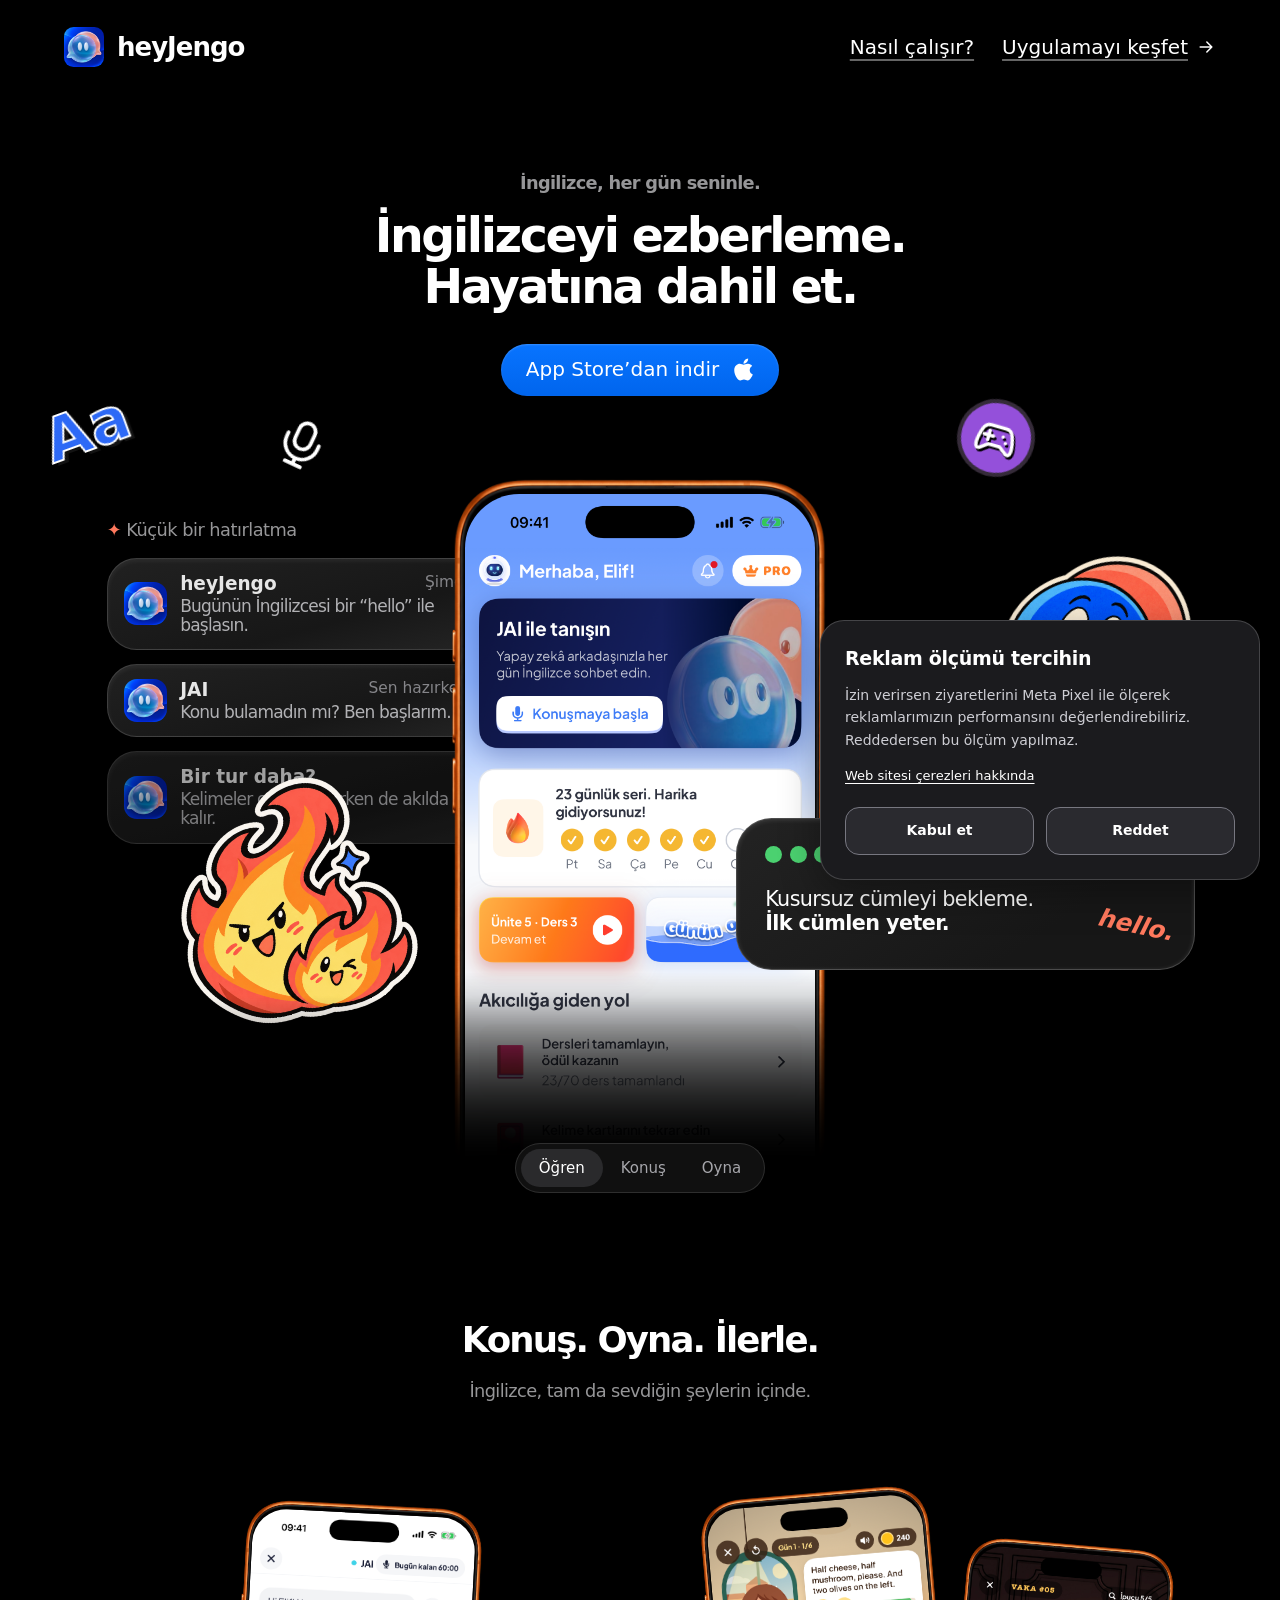
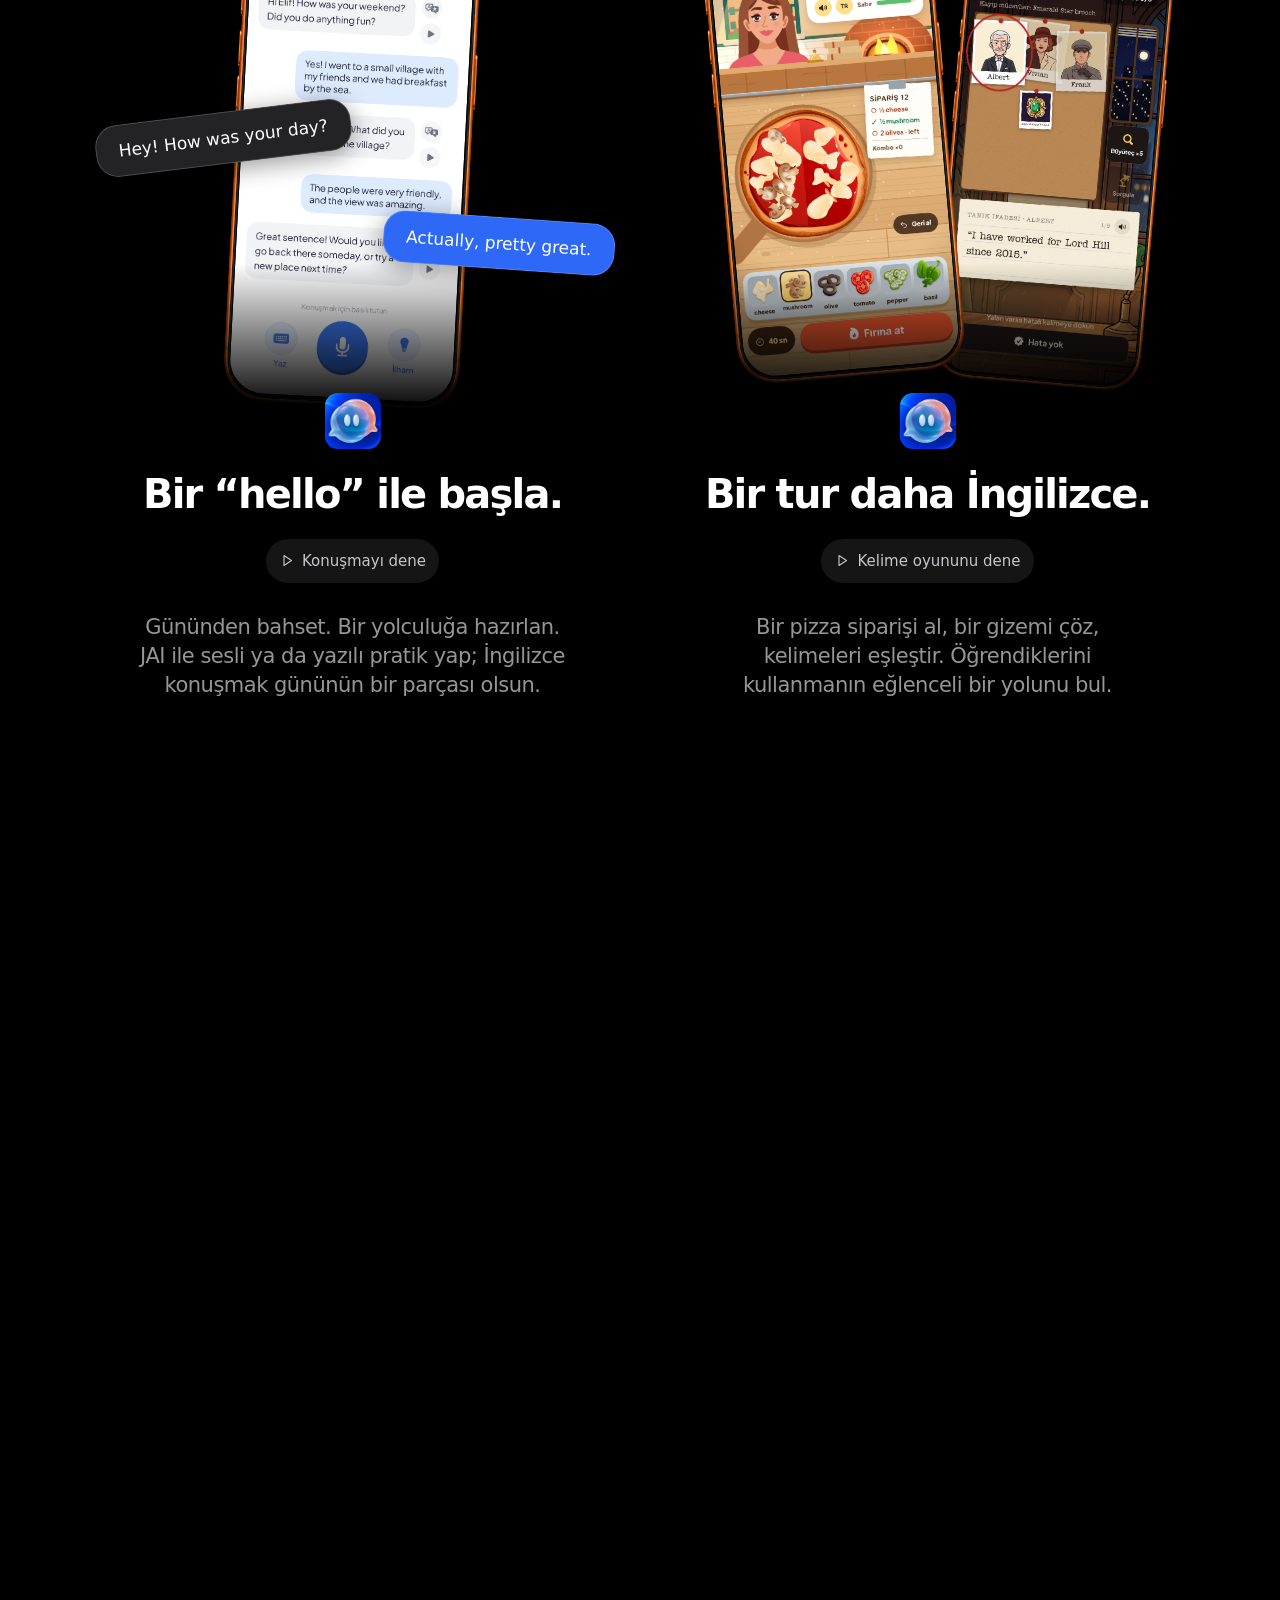
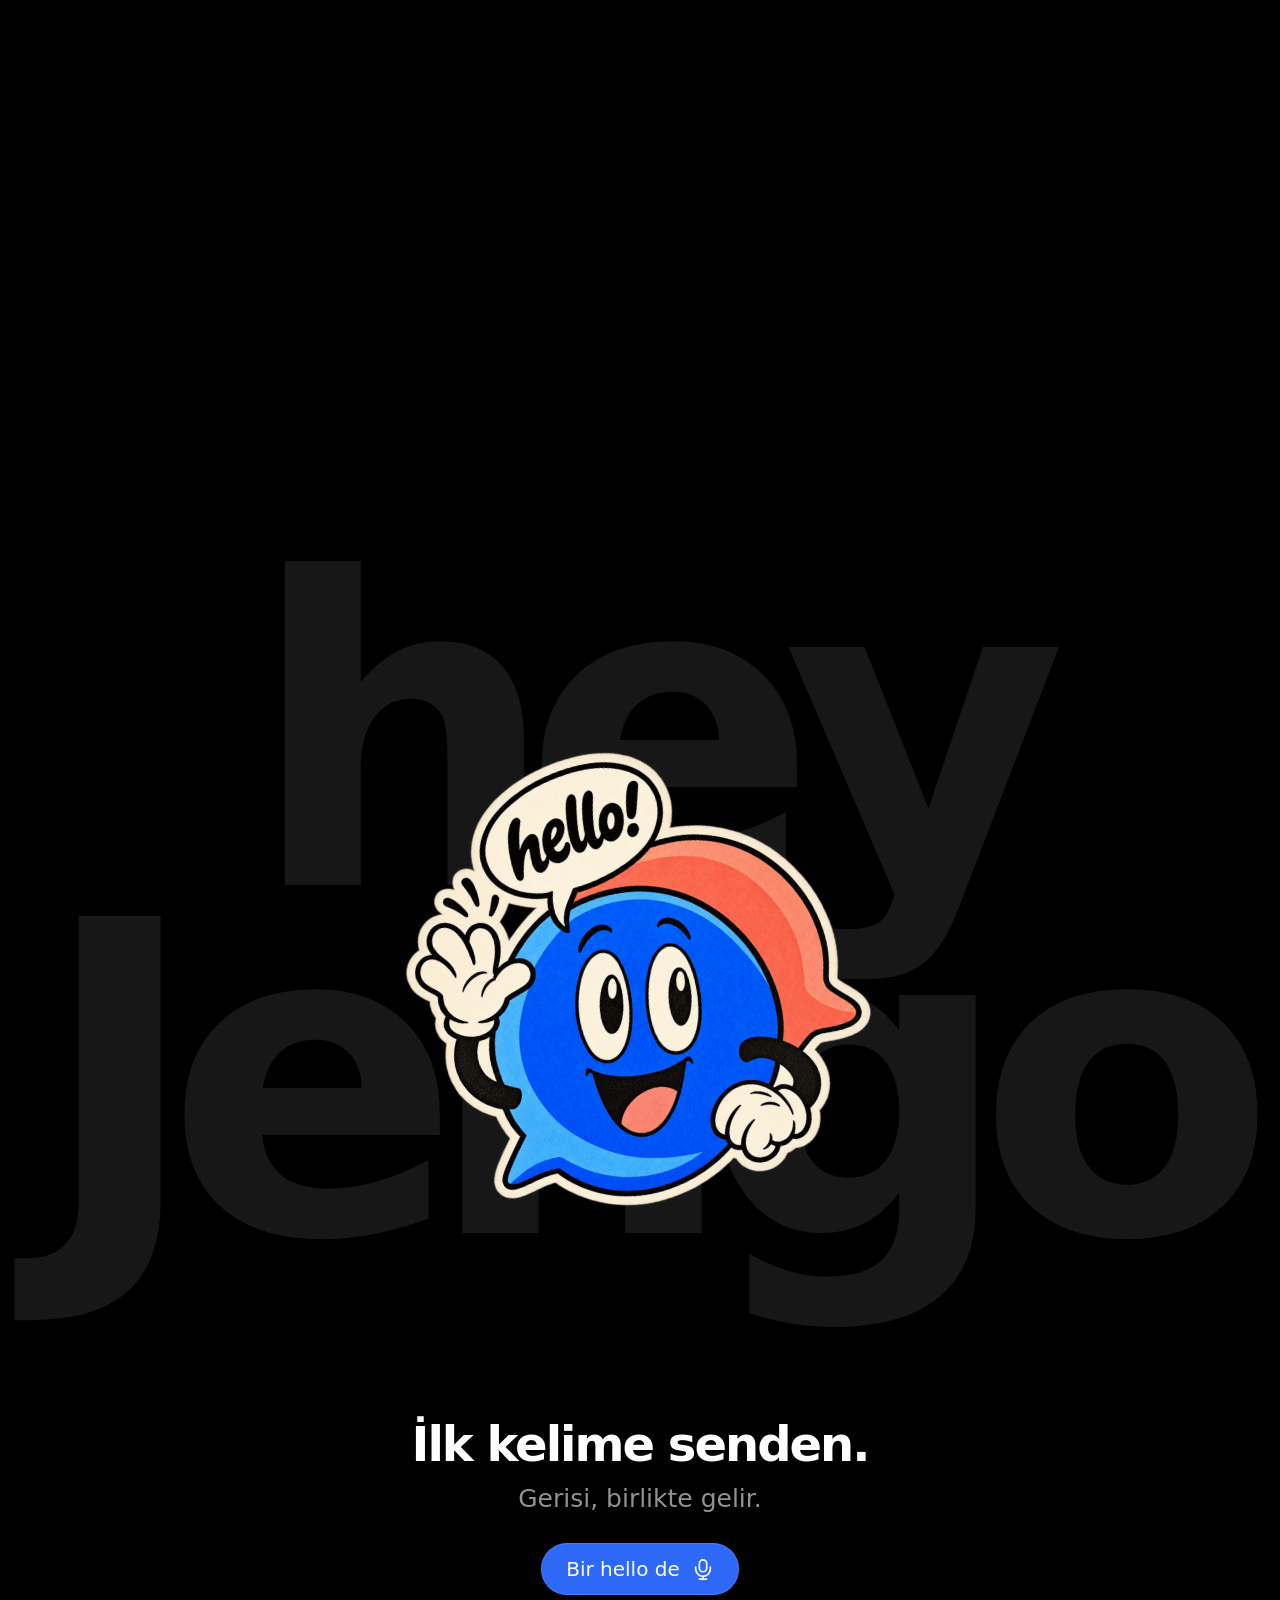
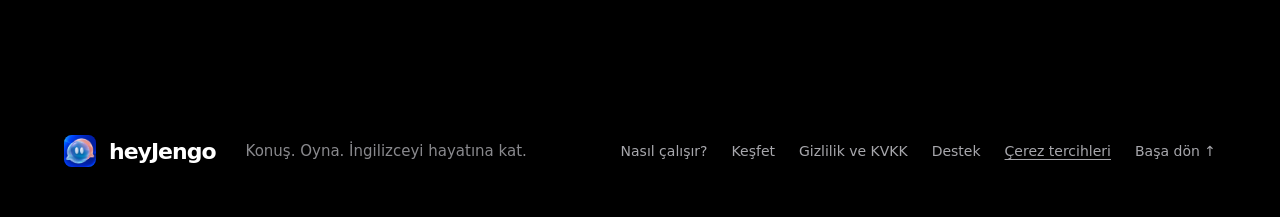
==== commit ce5c67a1: "feat: theme legal pages and connect App Store and Meta Pixel" ====
--- a/index.html
+++ b/index.html
@@ -7,7 +7,9 @@
   <link rel="canonical" href="https://heyjengo.com/">
   <meta name="description" content="JAI ile konuş, oyunlarla pratik yap. heyJengo ile İngilizceyi hayatına dahil et.">
   <title>heyJengo — Bir hello ile başla.</title>
-  <link rel="icon" href="/assets/favicon.png"><link rel="apple-touch-icon" href="/assets/apple-touch-icon.png"><link rel="stylesheet" href="styles.css?v=20261117-option02"><link rel="stylesheet" href="device.css?v=20261117-option02"><link rel="stylesheet" href="bento.css?v=20261117-option02"><link rel="stylesheet" href="qr-badge.css?v=20261117-option02"><script src="script.js?v=20261117-option02" defer></script>
+  <link rel="icon" href="/assets/favicon.png"><link rel="apple-touch-icon" href="/assets/apple-touch-icon.png"><link rel="stylesheet" href="styles.css?v=20261117-option02"><link rel="stylesheet" href="device.css?v=20261117-option02"><link rel="stylesheet" href="bento.css?v=20261117-option02"><link rel="stylesheet" href="qr-badge.css?v=20261117-option02"><script src="script.js?v=20261117-appstore" defer></script>
+  <link rel="stylesheet" href="/assets/consent.css?v=20261117-meta">
+  <script src="/assets/consent.js?v=20261117-meta" defer></script>
 </head>
 <body>
 <svg class="svg-defs" xmlns="http://www.w3.org/2000/svg" aria-hidden="true"><defs>
@@ -31,7 +33,7 @@
   <div class="hero-copy">
     <p class="eyebrow">İngilizce, her gün seninle.</p>
     <h1 id="hero-title">İngilizceyi ezberleme.<br>Hayatına dahil et.</h1>
-    <button class="cta app-store-cta" data-open="app">App Store’dan indir <img class="apple-mark" src="assets/apple.svg" alt="" width="21" height="25"></button>
+    <a class="cta app-store-cta" href="https://apps.apple.com/tr/app/hey-jengo-i-ngilizce-%C3%B6%C4%9Fren/id6833951608?l=tr">App Store’dan indir <img class="apple-mark" src="assets/apple.svg" alt="" width="21" height="25"></a>
   </div>
   <div class="hero-art" aria-label="heyJengo uygulaması, JAI ve İngilizce öğrenme dünyası">
     <div class="hero-piece notifications" data-parallax="left">
@@ -83,11 +85,11 @@
     </article>
   </div>
   <div class="qr-download reveal">
-    <button class="qr-store" data-open="app" aria-label="heyJengo iPhone önizlemesini aç">
+    <a class="qr-store" href="https://apps.apple.com/tr/app/hey-jengo-i-ngilizce-%C3%B6%C4%9Fren/id6833951608?l=tr" aria-label="heyJengo’yu App Store’dan indir">
       <span class="qr-apple-orb"><img src="assets/apple.svg" alt="" width="37" height="44"></span>
       <span class="qr-store-copy"><span>iPhone için</span><strong>App Store</strong></span>
-      <img class="qr-code" src="assets/heyjengo-qr.svg" alt="heyJengo web sitesini açan QR kod" width="112" height="112">
-    </button>
+      <img class="qr-code" src="assets/heyjengo-qr.svg?v=20261117-appstore" alt="heyJengo App Store sayfasını açan QR kod" width="112" height="112">
+    </a>
   </div>
 </section>
 
@@ -186,7 +188,7 @@
   </div>
 </div>
 
-  <button class="cta reveal" data-open="app">Kendi yolculuğuna başla <svg class="icon"><use href="#arrow"/></svg></button>
+  <a class="cta reveal" href="https://apps.apple.com/tr/app/hey-jengo-i-ngilizce-%C3%B6%C4%9Fren/id6833951608?l=tr">Kendi yolculuğuna başla <svg class="icon"><use href="#arrow"/></svg></a>
 </section>
 
 <section class="closing" aria-label="Bir hello ile başla">
@@ -195,10 +197,9 @@
   <div class="closing-copy reveal"><h2>İlk kelime senden.</h2><p>Gerisi, birlikte gelir.</p><button class="cta" data-open="conversation">Bir hello de <svg class="icon"><use href="#mic"/></svg></button></div>
 </section>
 </main>
-<footer class="footer"><a class="brand" href="#top"><img src="assets/app-icon.png" width="32" height="32" alt=""><span>heyJengo</span></a><p>Konuş. Oyna. İngilizceyi hayatına kat.</p><nav aria-label="Alt menü"><a href="#deneyim">Nasıl çalışır?</a><a href="#kesfet">Keşfet</a><a href="/gizlilik/">Gizlilik ve KVKK</a><a href="/destek/">Destek</a><a href="#top">Başa dön ↑</a></nav></footer>
+<footer class="footer"><a class="brand" href="#top"><img src="assets/app-icon.png" width="32" height="32" alt=""><span>heyJengo</span></a><p>Konuş. Oyna. İngilizceyi hayatına kat.</p><nav aria-label="Alt menü"><a href="#deneyim">Nasıl çalışır?</a><a href="#kesfet">Keşfet</a><a href="/gizlilik/">Gizlilik ve KVKK</a><a href="/destek/">Destek</a><button class="consent-settings" type="button" data-consent-settings>Çerez tercihleri</button><a href="#top">Başa dön ↑</a></nav></footer>
 </div>
 
-<dialog id="app-dialog" aria-labelledby="app-title"><button class="dialog-close" aria-label="Kapat"><svg class="icon"><use href="#close"/></svg></button><div class="app-preview"><div class="phone"><div class="display"><img src="assets/screens/09-home-learn.png" alt="heyJengo öğrenme ekranı" width="1206" height="2622"></div></div><div><p class="eyebrow">HEYJENGO’YU TANI</p><h2 id="app-title">İngilizce,<br>senin dünyanda.</h2><p>Seviyene uygun dersler, JAI ile konuşmalar ve bir tur daha oynamak isteyeceğin oyunlar.</p><button class="cta" data-switch="conversation">Konuşmayı dene <svg class="icon"><use href="#arrow"/></svg></button><small>heyJengo yakında App Store’da. Bu sırada JAI ile konuşmayı ve kelime oyununu burada deneyebilirsin.</small></div></div></dialog>
 <dialog id="conversation-dialog" aria-labelledby="conversation-title"><button class="dialog-close" aria-label="Kapat"><svg class="icon"><use href="#close"/></svg></button><div class="dialog-heading"><img src="assets/app-icon.png" width="46" height="46" alt=""><div><h2 id="conversation-title">JAI ile bir hello.</h2><p>Örnek konuşma · yerel demo</p></div></div><div class="demo-chat" aria-live="polite"><p class="message">Hey! Where would you like to go today?</p></div><div class="reply-options"><button data-reply="coffee">Bir kahve alalım ☕</button><button data-reply="travel">Biraz gezelim ✈</button><button data-reply="day">Günümü anlatayım ☀</button></div><button class="reset-chat" hidden>Başka bir konu seç ↻</button></dialog>
 <dialog id="quiz-dialog" aria-labelledby="quiz-title"><button class="dialog-close" aria-label="Kapat"><svg class="icon"><use href="#close"/></svg></button><p class="eyebrow">BİR KELİME, BİR ADIM</p><h2 id="quiz-title">discover</h2><p class="quiz-question">Bu kelime sana ne söylüyor?</p><div class="quiz-choices"><button data-answer="wrong">Hatırlamak <span>A</span></button><button data-answer="correct">Keşfetmek <span>B</span></button><button data-answer="wrong">Beklemek <span>C</span></button></div><p class="quiz-feedback" aria-live="polite">Bir cevap seç.</p><button class="quiz-reset" hidden>Bir kez daha ↻</button></dialog>
 </body></html>
--- a/assets/consent.css
+++ b/assets/consent.css
@@ -0,0 +1,112 @@
+/* Shared, nonmodal advertising preference panel. */
+.consent-panel {
+  --consent-surface: #1b1b1e;
+  --consent-text: #fff;
+  --consent-muted: #ceced4;
+  box-sizing: border-box;
+  position: fixed;
+  z-index: 1000;
+  inset: auto 20px 20px auto;
+  width: min(440px, calc(100% - 40px));
+  max-height: calc(100vh - 40px);
+  max-height: calc(100dvh - 40px);
+  overflow: auto;
+  padding: 24px;
+  border: 1px solid #ffffff2e;
+  border-radius: 24px;
+  background: var(--consent-surface);
+  color: var(--consent-text);
+  box-shadow: 0 12px 40px #0005;
+  font-family: inherit;
+  text-align: left;
+  overflow-wrap: anywhere;
+}
+
+.consent-panel[hidden], .consent-panel [hidden] { display: none !important; }
+.consent-panel__heading { display: flex; align-items: flex-start; gap: 12px; }
+.consent-panel h2 {
+  flex: 1;
+  margin: 0;
+  font-size: 19px;
+  font-weight: 700;
+  line-height: 1.4;
+  letter-spacing: -.3px;
+}
+.consent-panel p {
+  margin: 12px 0;
+  color: var(--consent-muted);
+  font-size: 14px;
+  line-height: 1.6;
+}
+.consent-panel__policy {
+  color: var(--consent-text);
+  font-size: 13px;
+  line-height: 1.6;
+  text-decoration: underline;
+  text-underline-offset: 3px;
+}
+.consent-panel__actions { display: grid; grid-template-columns: minmax(0, 1fr) minmax(0, 1fr); gap: 12px; margin-top: 20px; }
+.consent-panel__actions button {
+  appearance: none;
+  min-width: 0;
+  min-height: 48px;
+  margin: 0;
+  padding: 12px;
+  border: 1px solid #777780;
+  border-radius: 14px;
+  background: #2a2a2f;
+  color: var(--consent-text);
+  font: inherit;
+  font-size: 14px;
+  font-weight: 650;
+  line-height: 1.4;
+  cursor: pointer;
+}
+.consent-panel__actions button:hover { background: #3a3a40; }
+.consent-panel__close {
+  appearance: none;
+  flex: 0 0 44px;
+  min-height: 44px;
+  margin: -10px -10px -6px 0;
+  padding: 0;
+  border: 0;
+  border-radius: 12px;
+  background: transparent;
+  color: var(--consent-text);
+  font: inherit;
+  font-size: 28px;
+  line-height: 1;
+  cursor: pointer;
+}
+.consent-panel__close:hover { background: #ffffff12; }
+.consent-panel button:focus-visible, .consent-panel a:focus-visible, [data-consent-settings]:focus-visible {
+  outline: 3px solid #f3e78b;
+  outline-offset: 4px;
+}
+[data-consent-settings] {
+  appearance: none;
+  padding: 0;
+  border: 0;
+  border-radius: 2px;
+  background: transparent;
+  color: inherit;
+  font: inherit;
+  text-align: inherit;
+  text-decoration: underline;
+  text-underline-offset: 3px;
+  cursor: pointer;
+}
+@media (max-width: 480px) {
+  .consent-panel {
+    inset: auto 12px max(12px, env(safe-area-inset-bottom)) 12px;
+    width: auto;
+    max-height: calc(100vh - 32px);
+    max-height: calc(100dvh - 32px - env(safe-area-inset-bottom));
+    padding: 20px;
+    border-radius: 20px;
+  }
+  .consent-panel__actions { gap: 8px; }
+}
+@media (prefers-reduced-motion: reduce) {
+  .consent-panel, .consent-panel * { animation: none !important; transition: none !important; scroll-behavior: auto; }
+}
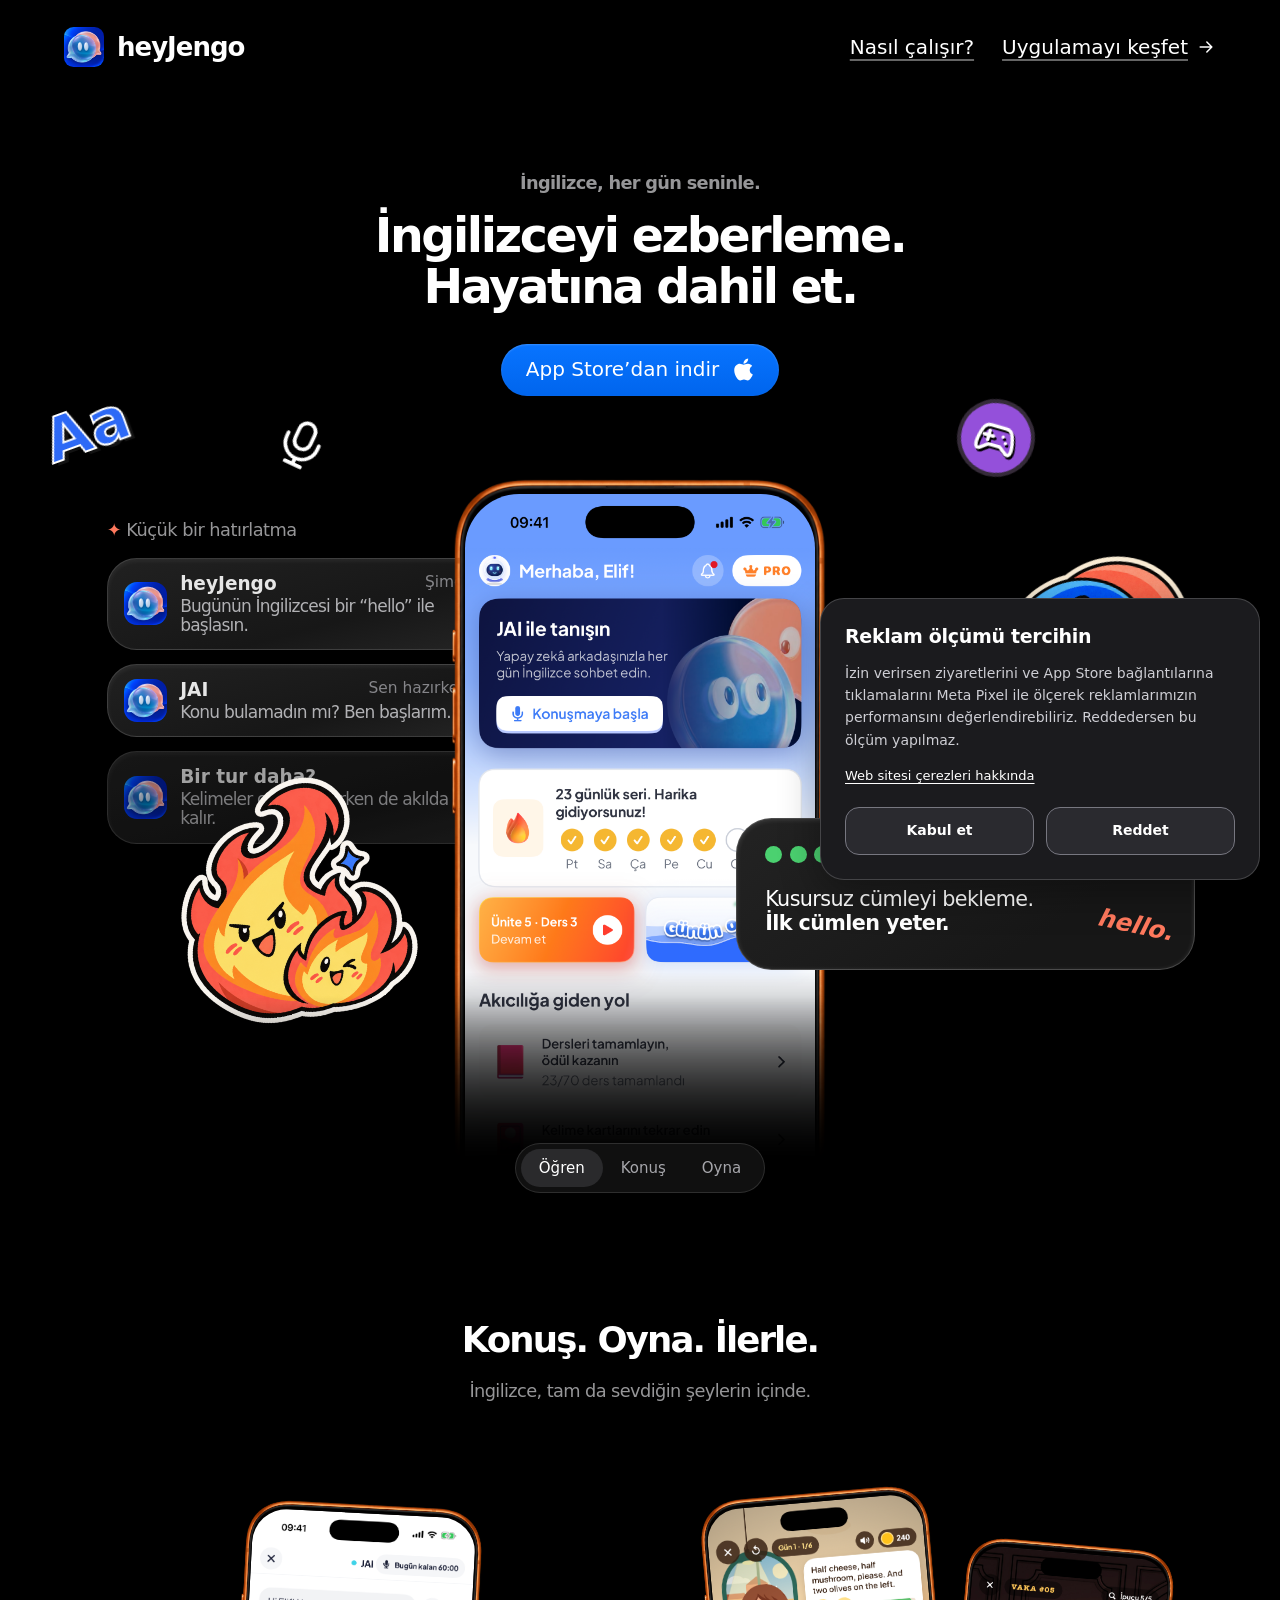
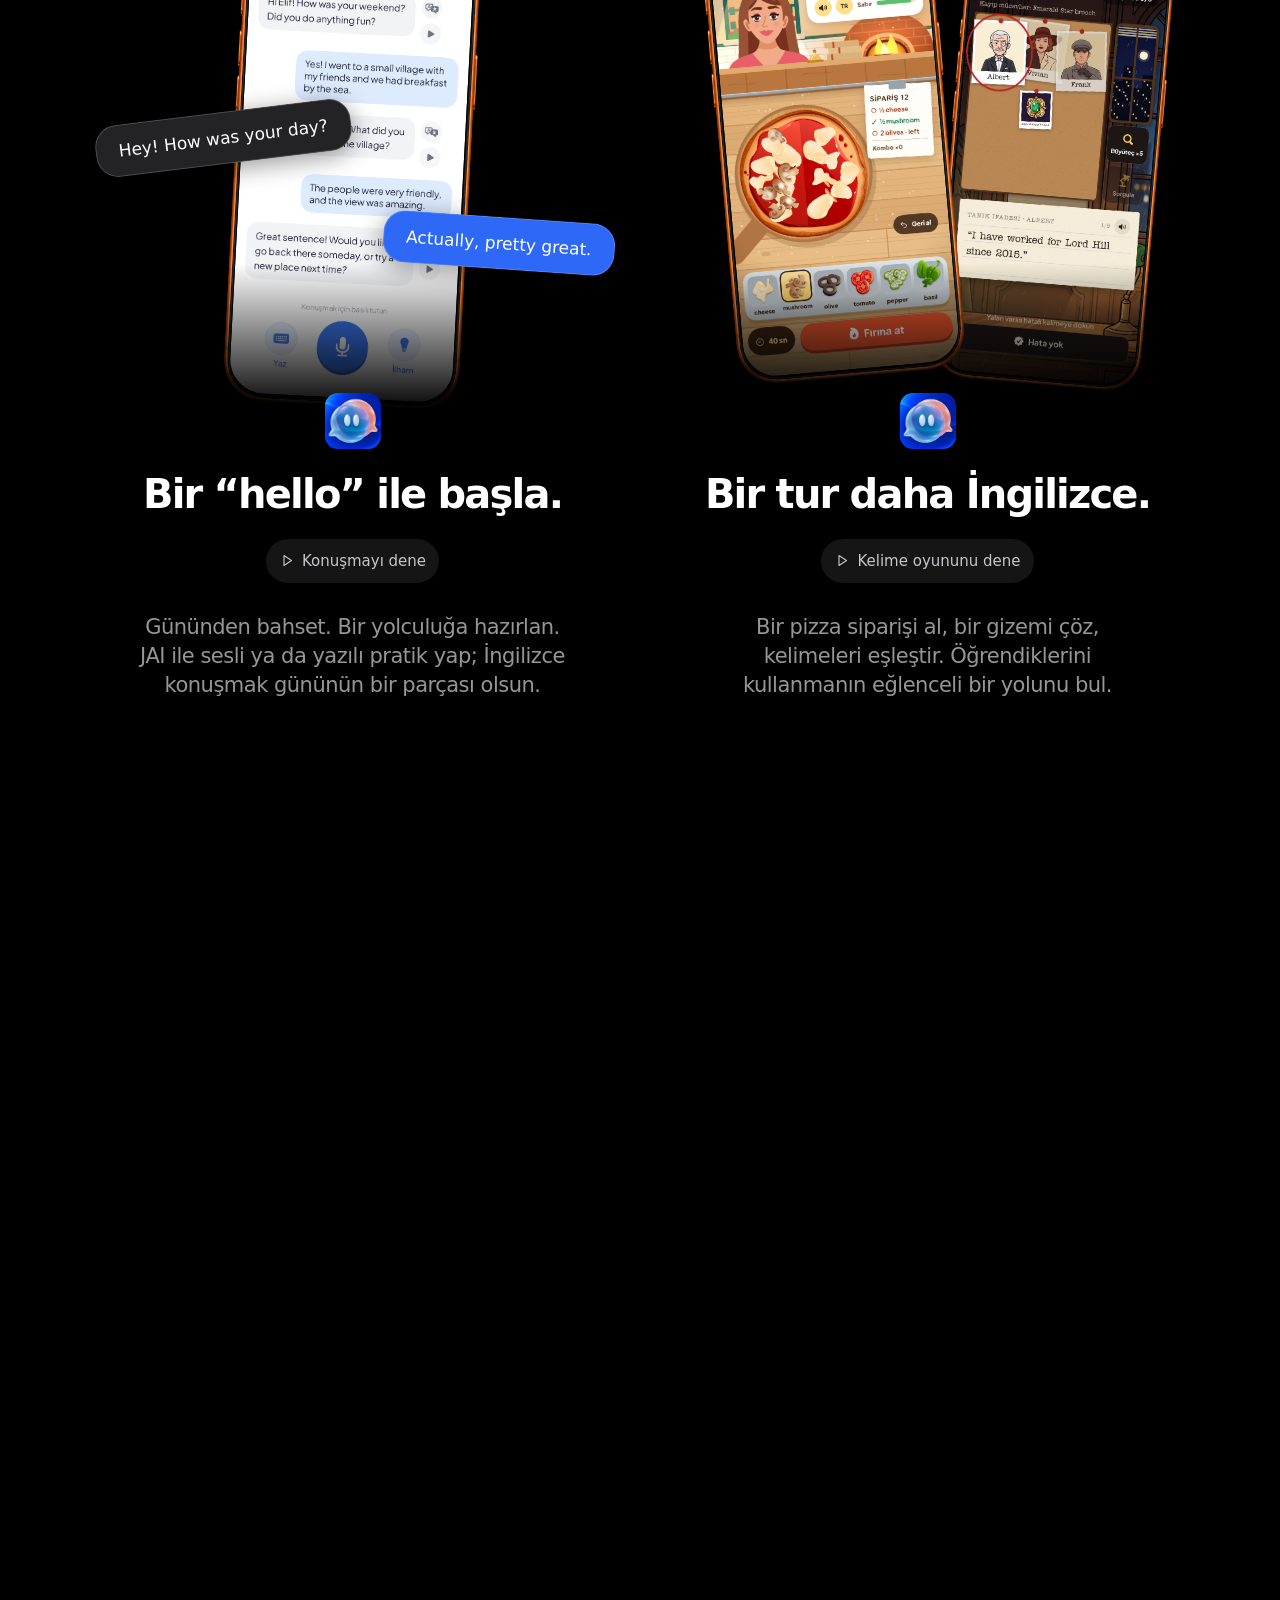
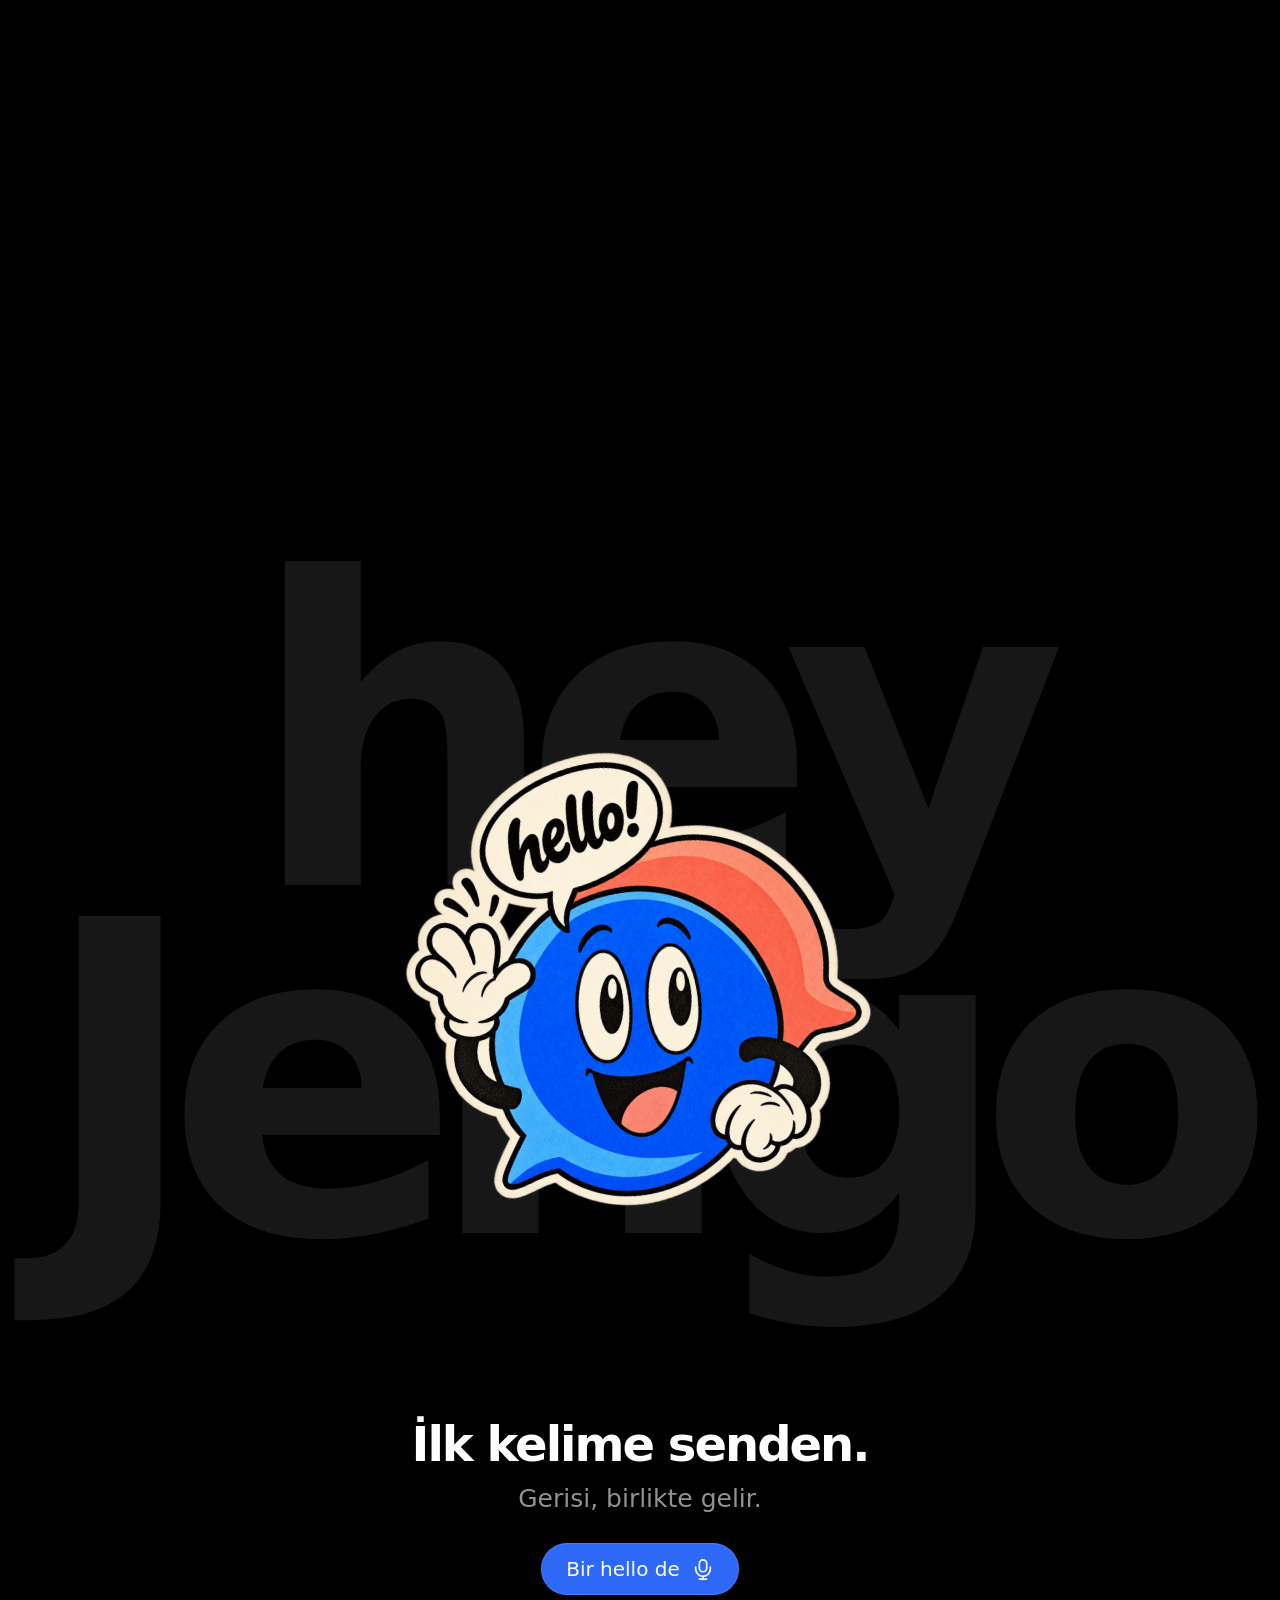
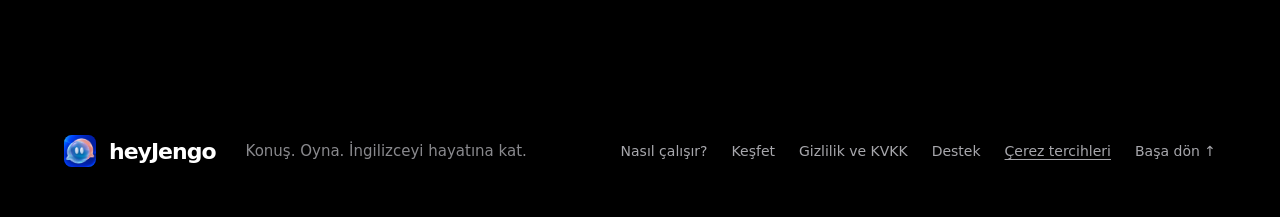
==== commit 0344cf54: "feat: measure App Store and QR card clicks with consent" ====
--- a/index.html
+++ b/index.html
@@ -9,7 +9,7 @@
   <title>heyJengo — Bir hello ile başla.</title>
   <link rel="icon" href="/assets/favicon.png"><link rel="apple-touch-icon" href="/assets/apple-touch-icon.png"><link rel="stylesheet" href="styles.css?v=20261117-option02"><link rel="stylesheet" href="device.css?v=20261117-option02"><link rel="stylesheet" href="bento.css?v=20261117-option02"><link rel="stylesheet" href="qr-badge.css?v=20261117-option02"><script src="script.js?v=20261117-appstore" defer></script>
   <link rel="stylesheet" href="/assets/consent.css?v=20261117-meta">
-  <script src="/assets/consent.js?v=20261117-meta" defer></script>
+  <script src="/assets/consent.js?v=20261117-clicks" defer></script>
 </head>
 <body>
 <svg class="svg-defs" xmlns="http://www.w3.org/2000/svg" aria-hidden="true"><defs>
@@ -33,7 +33,7 @@
   <div class="hero-copy">
     <p class="eyebrow">İngilizce, her gün seninle.</p>
     <h1 id="hero-title">İngilizceyi ezberleme.<br>Hayatına dahil et.</h1>
-    <a class="cta app-store-cta" href="https://apps.apple.com/tr/app/hey-jengo-i-ngilizce-%C3%B6%C4%9Fren/id6833951608?l=tr">App Store’dan indir <img class="apple-mark" src="assets/apple.svg" alt="" width="21" height="25"></a>
+    <a class="cta app-store-cta" data-store-placement="hero" href="https://apps.apple.com/tr/app/hey-jengo-i-ngilizce-%C3%B6%C4%9Fren/id6833951608?l=tr">App Store’dan indir <img class="apple-mark" src="assets/apple.svg" alt="" width="21" height="25"></a>
   </div>
   <div class="hero-art" aria-label="heyJengo uygulaması, JAI ve İngilizce öğrenme dünyası">
     <div class="hero-piece notifications" data-parallax="left">
@@ -85,7 +85,7 @@
     </article>
   </div>
   <div class="qr-download reveal">
-    <a class="qr-store" href="https://apps.apple.com/tr/app/hey-jengo-i-ngilizce-%C3%B6%C4%9Fren/id6833951608?l=tr" aria-label="heyJengo’yu App Store’dan indir">
+    <a class="qr-store" data-store-placement="qr_card" href="https://apps.apple.com/tr/app/hey-jengo-i-ngilizce-%C3%B6%C4%9Fren/id6833951608?l=tr" aria-label="heyJengo’yu App Store’dan indir">
       <span class="qr-apple-orb"><img src="assets/apple.svg" alt="" width="37" height="44"></span>
       <span class="qr-store-copy"><span>iPhone için</span><strong>App Store</strong></span>
       <img class="qr-code" src="assets/heyjengo-qr.svg?v=20261117-appstore" alt="heyJengo App Store sayfasını açan QR kod" width="112" height="112">
@@ -188,7 +188,7 @@
   </div>
 </div>
 
-  <a class="cta reveal" href="https://apps.apple.com/tr/app/hey-jengo-i-ngilizce-%C3%B6%C4%9Fren/id6833951608?l=tr">Kendi yolculuğuna başla <svg class="icon"><use href="#arrow"/></svg></a>
+  <a class="cta reveal" data-store-placement="journey" href="https://apps.apple.com/tr/app/hey-jengo-i-ngilizce-%C3%B6%C4%9Fren/id6833951608?l=tr">Kendi yolculuğuna başla <svg class="icon"><use href="#arrow"/></svg></a>
 </section>
 
 <section class="closing" aria-label="Bir hello ile başla">
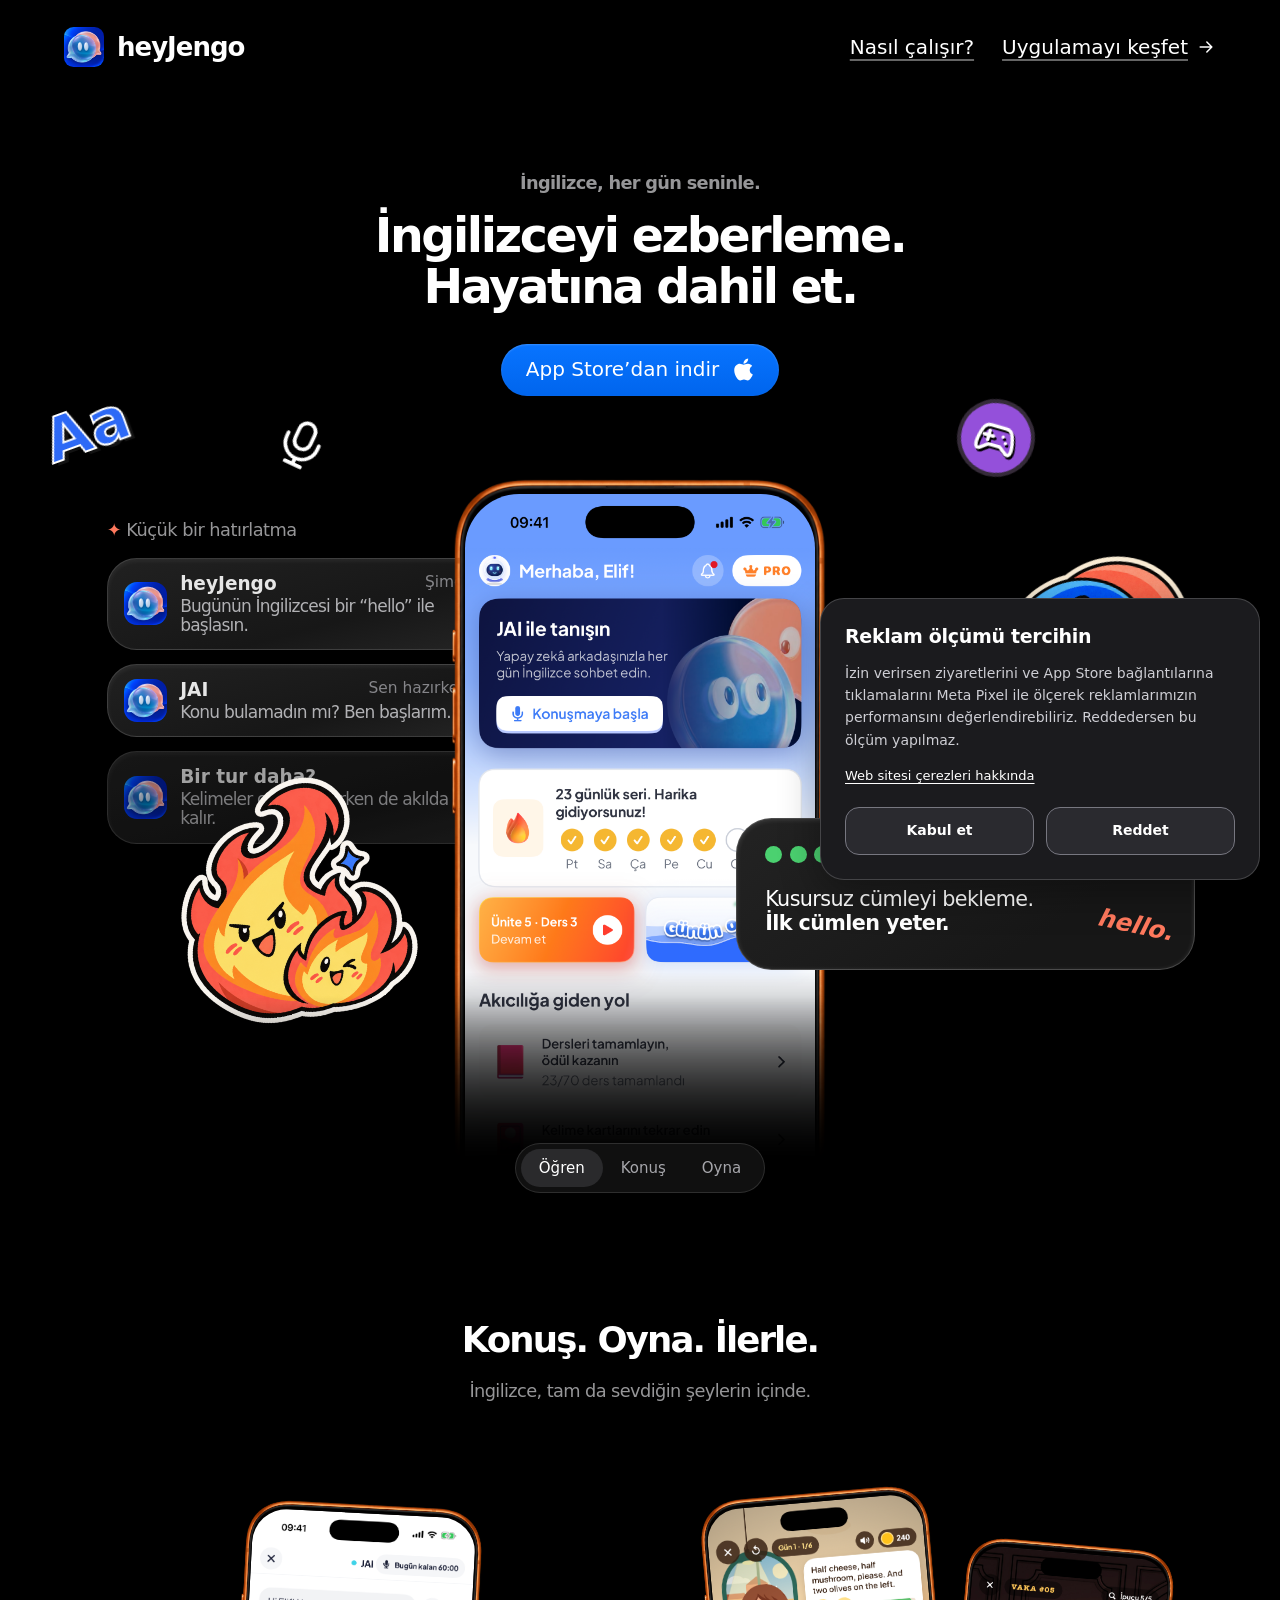
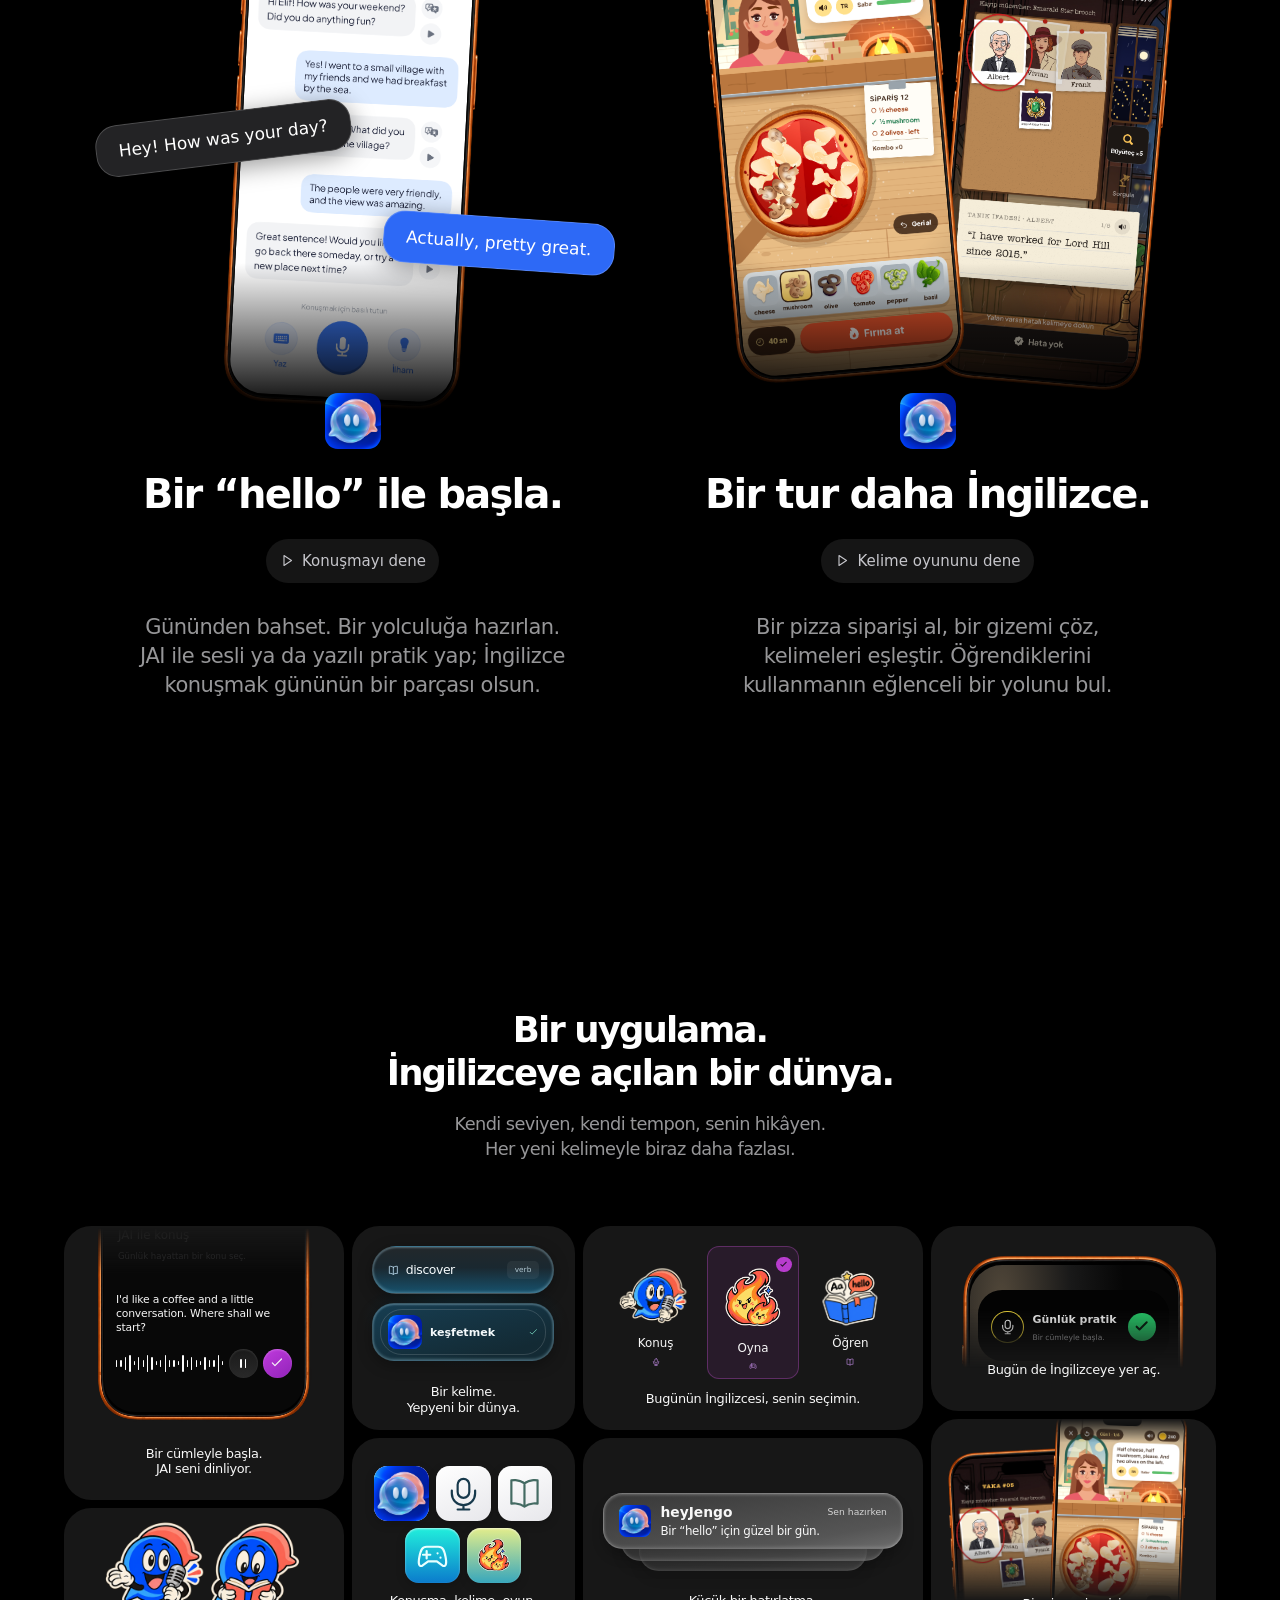
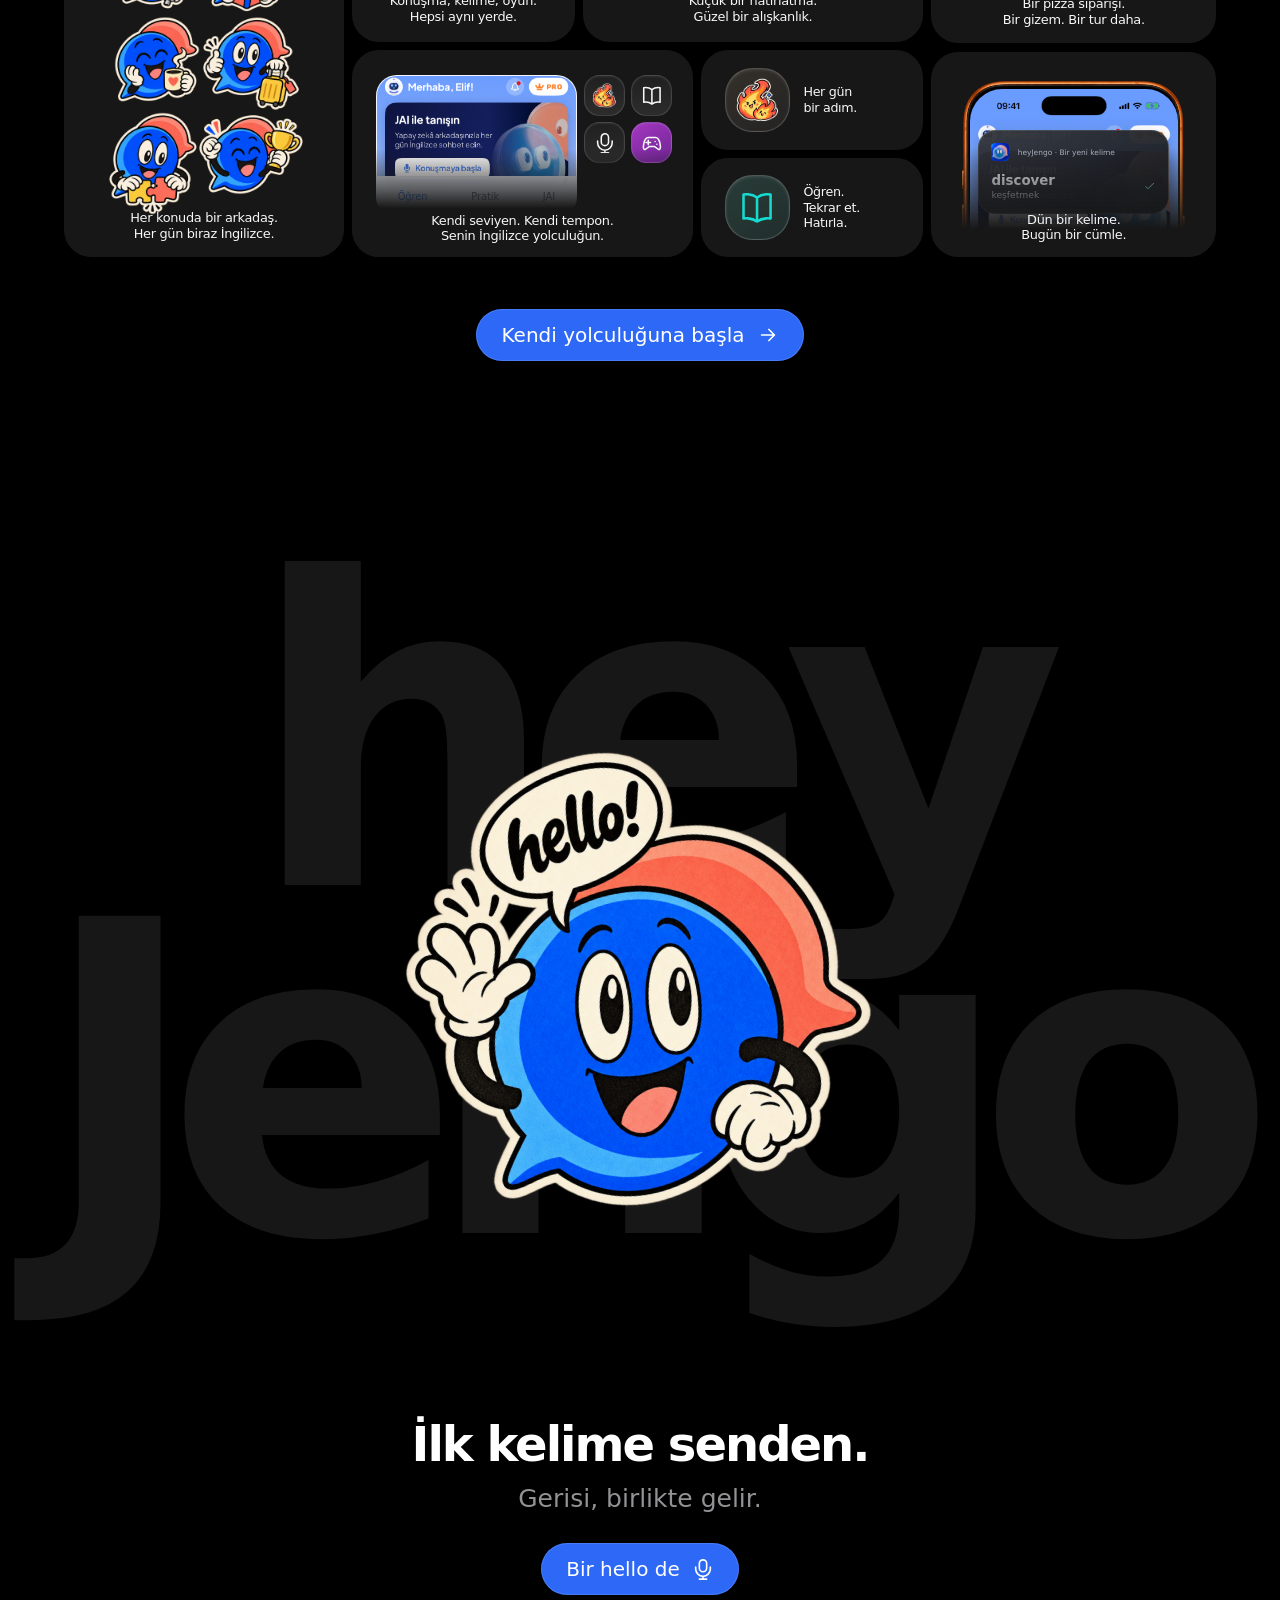
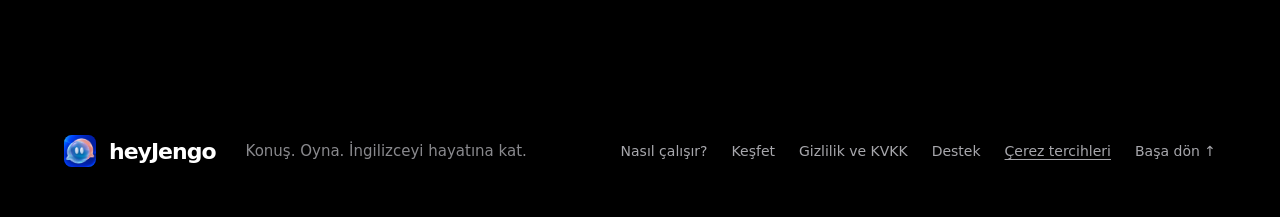
==== commit c9176801: "fix: route Meta Pixel events to jengoapp dataset" ====
--- a/index.html
+++ b/index.html
@@ -9,7 +9,7 @@
   <title>heyJengo — Bir hello ile başla.</title>
   <link rel="icon" href="/assets/favicon.png"><link rel="apple-touch-icon" href="/assets/apple-touch-icon.png"><link rel="stylesheet" href="styles.css?v=20261117-option02"><link rel="stylesheet" href="device.css?v=20261117-option02"><link rel="stylesheet" href="bento.css?v=20261117-option02"><link rel="stylesheet" href="qr-badge.css?v=20261117-option02"><script src="script.js?v=20261117-appstore" defer></script>
   <link rel="stylesheet" href="/assets/consent.css?v=20261117-meta">
-  <script src="/assets/consent.js?v=20261117-clicks" defer></script>
+  <script src="/assets/consent.js?v=20261117-jengoapp" defer></script>
 </head>
 <body>
 <svg class="svg-defs" xmlns="http://www.w3.org/2000/svg" aria-hidden="true"><defs>
